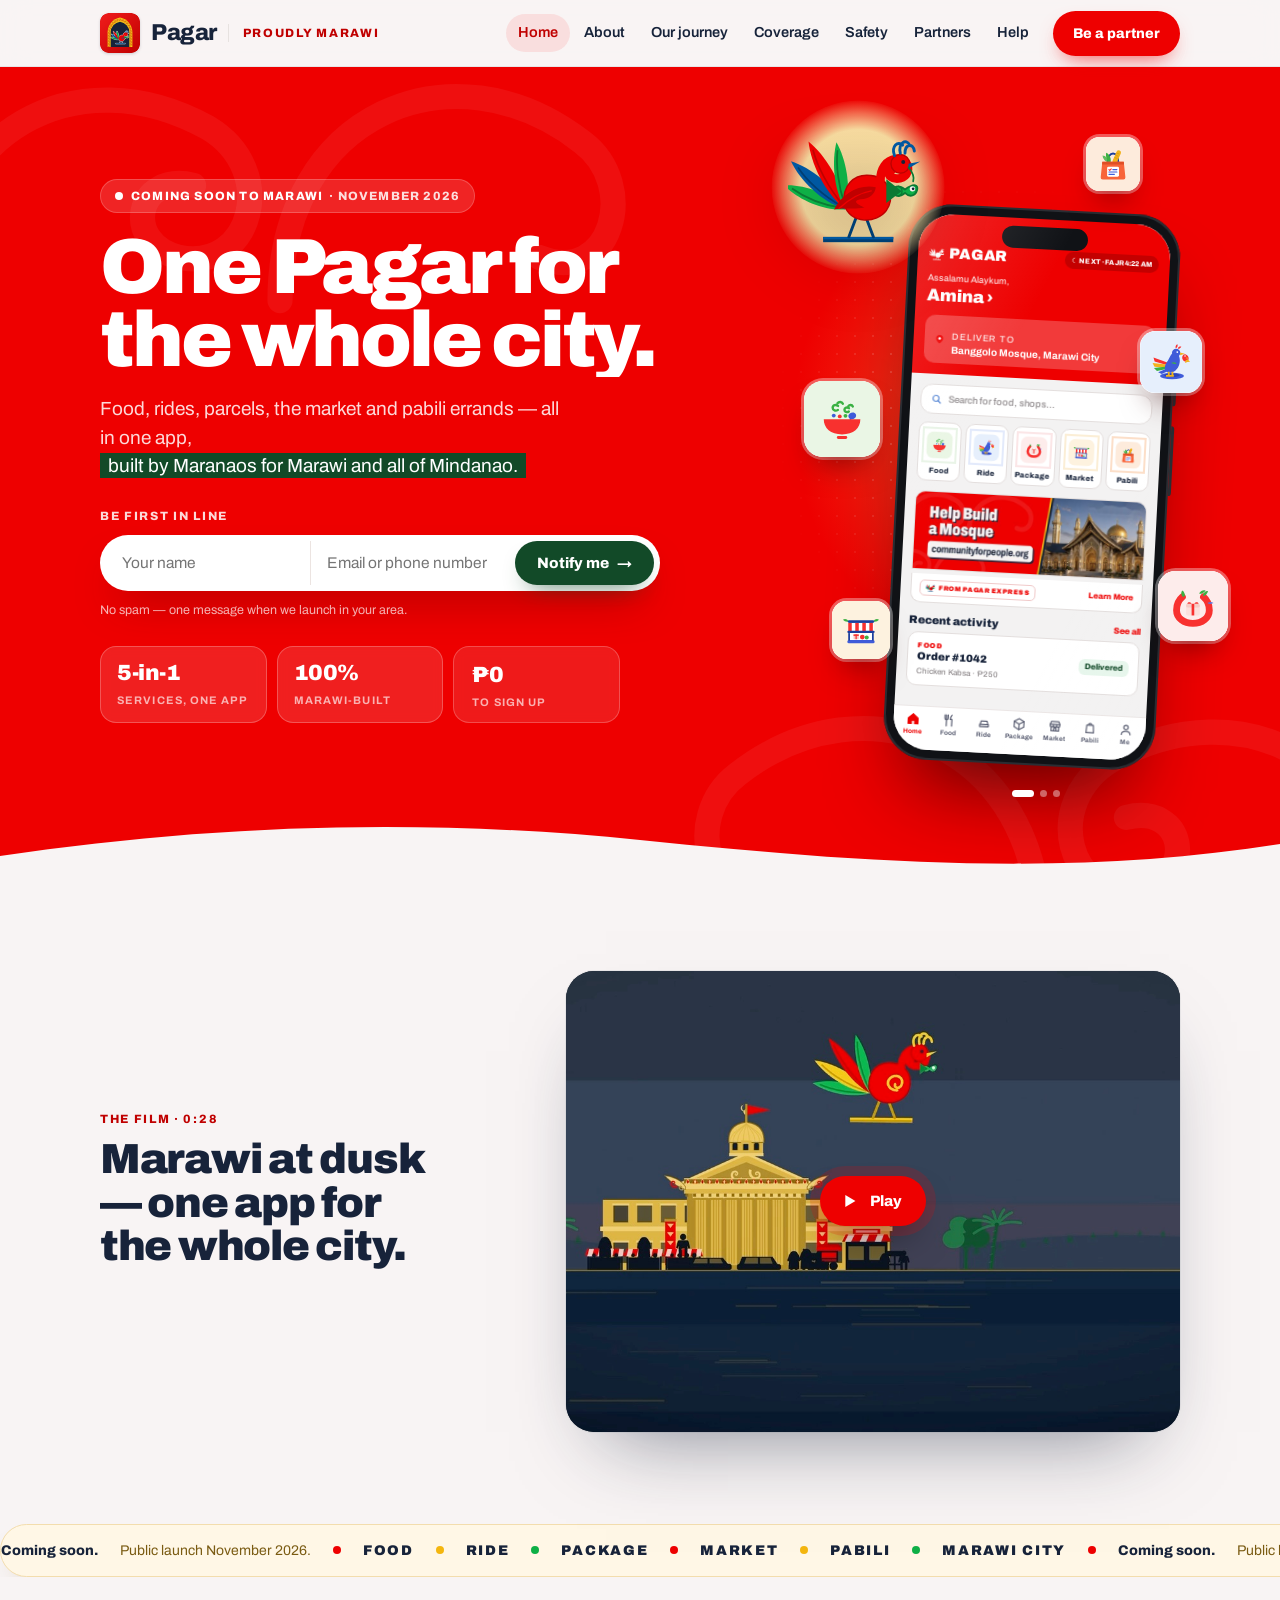
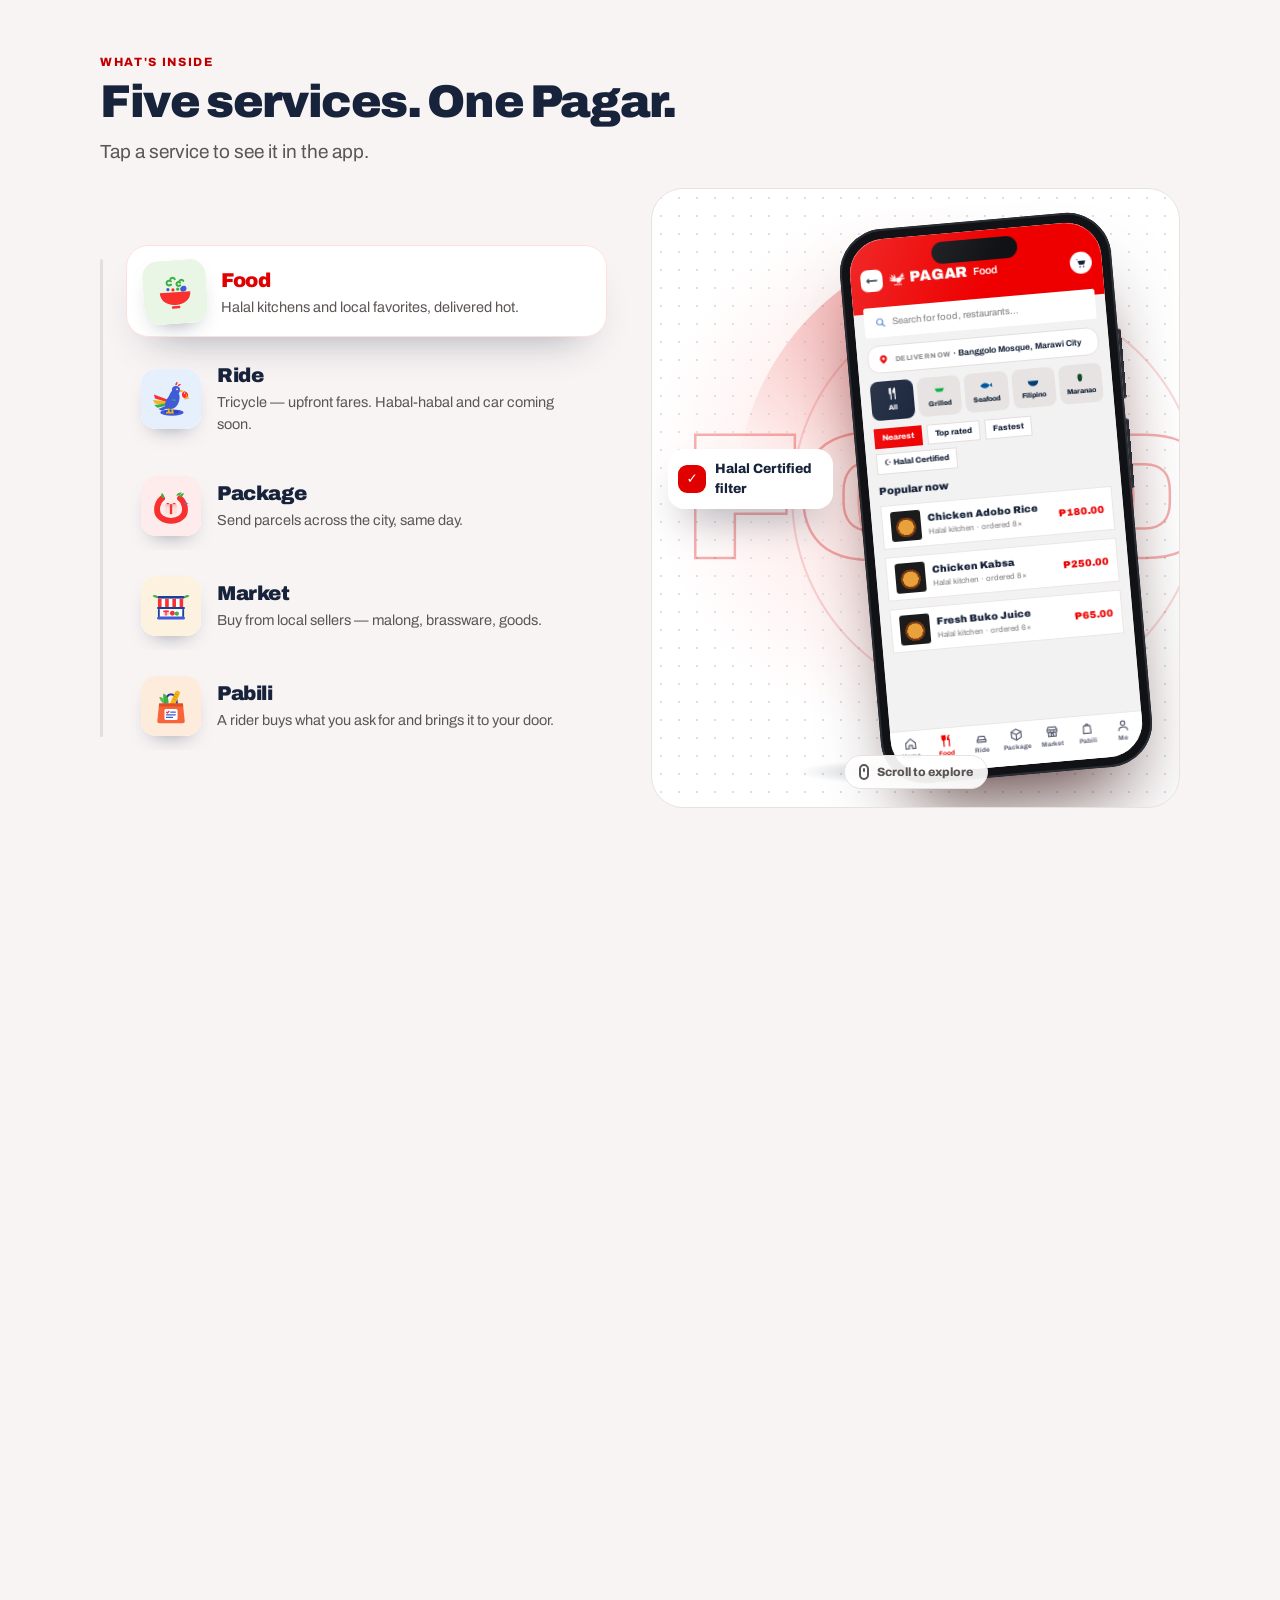
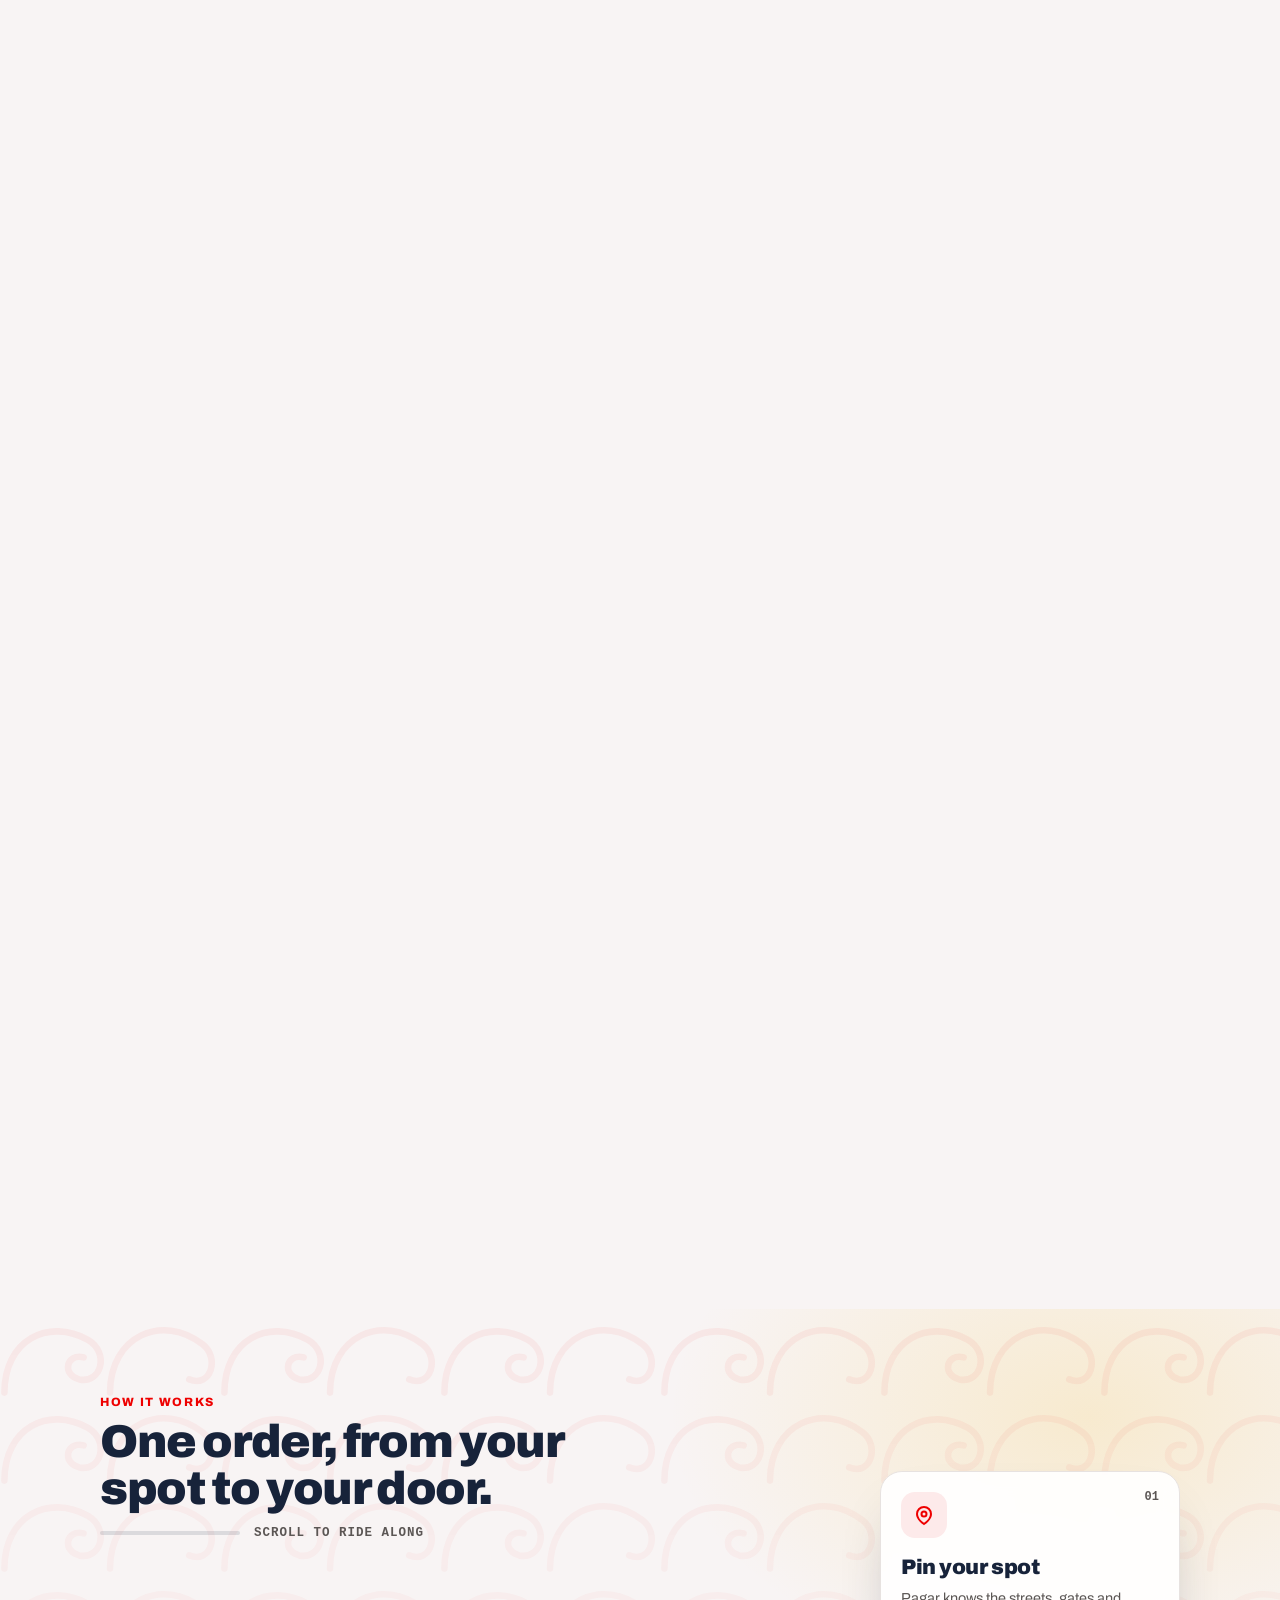
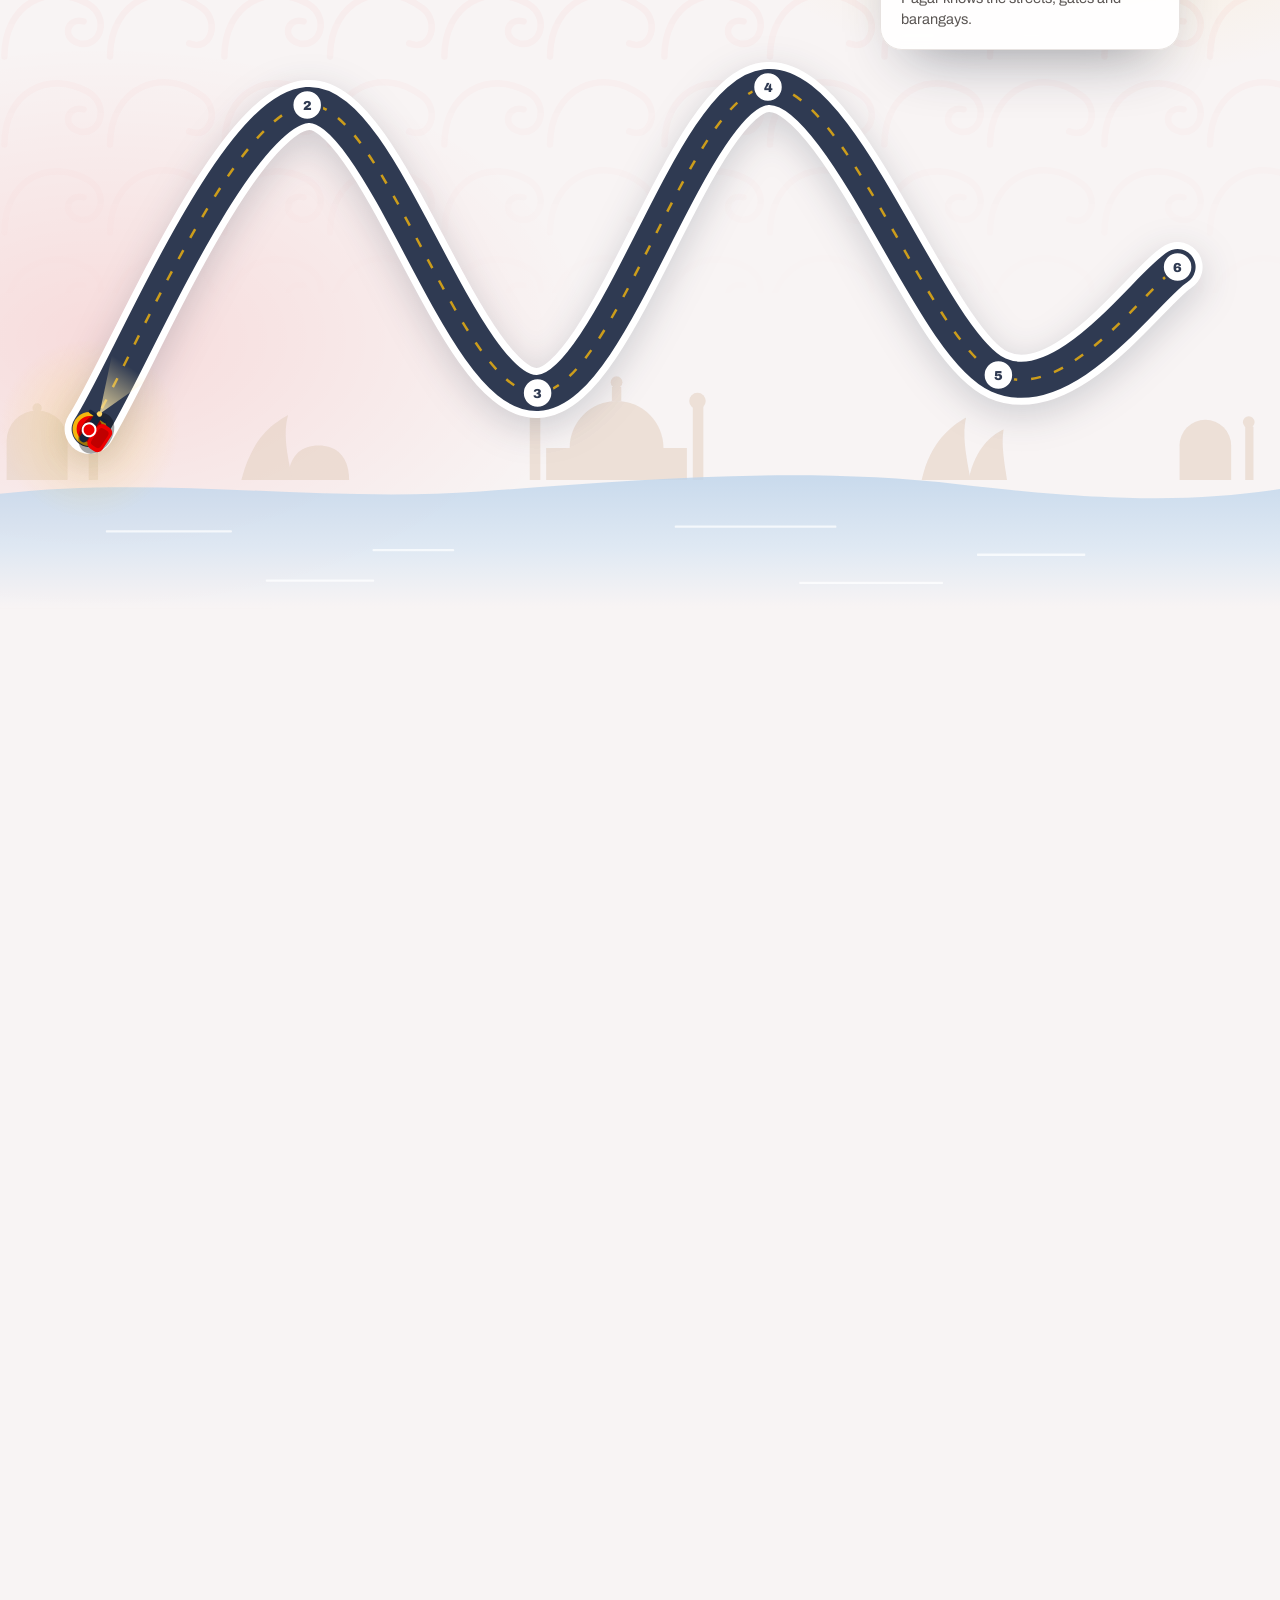
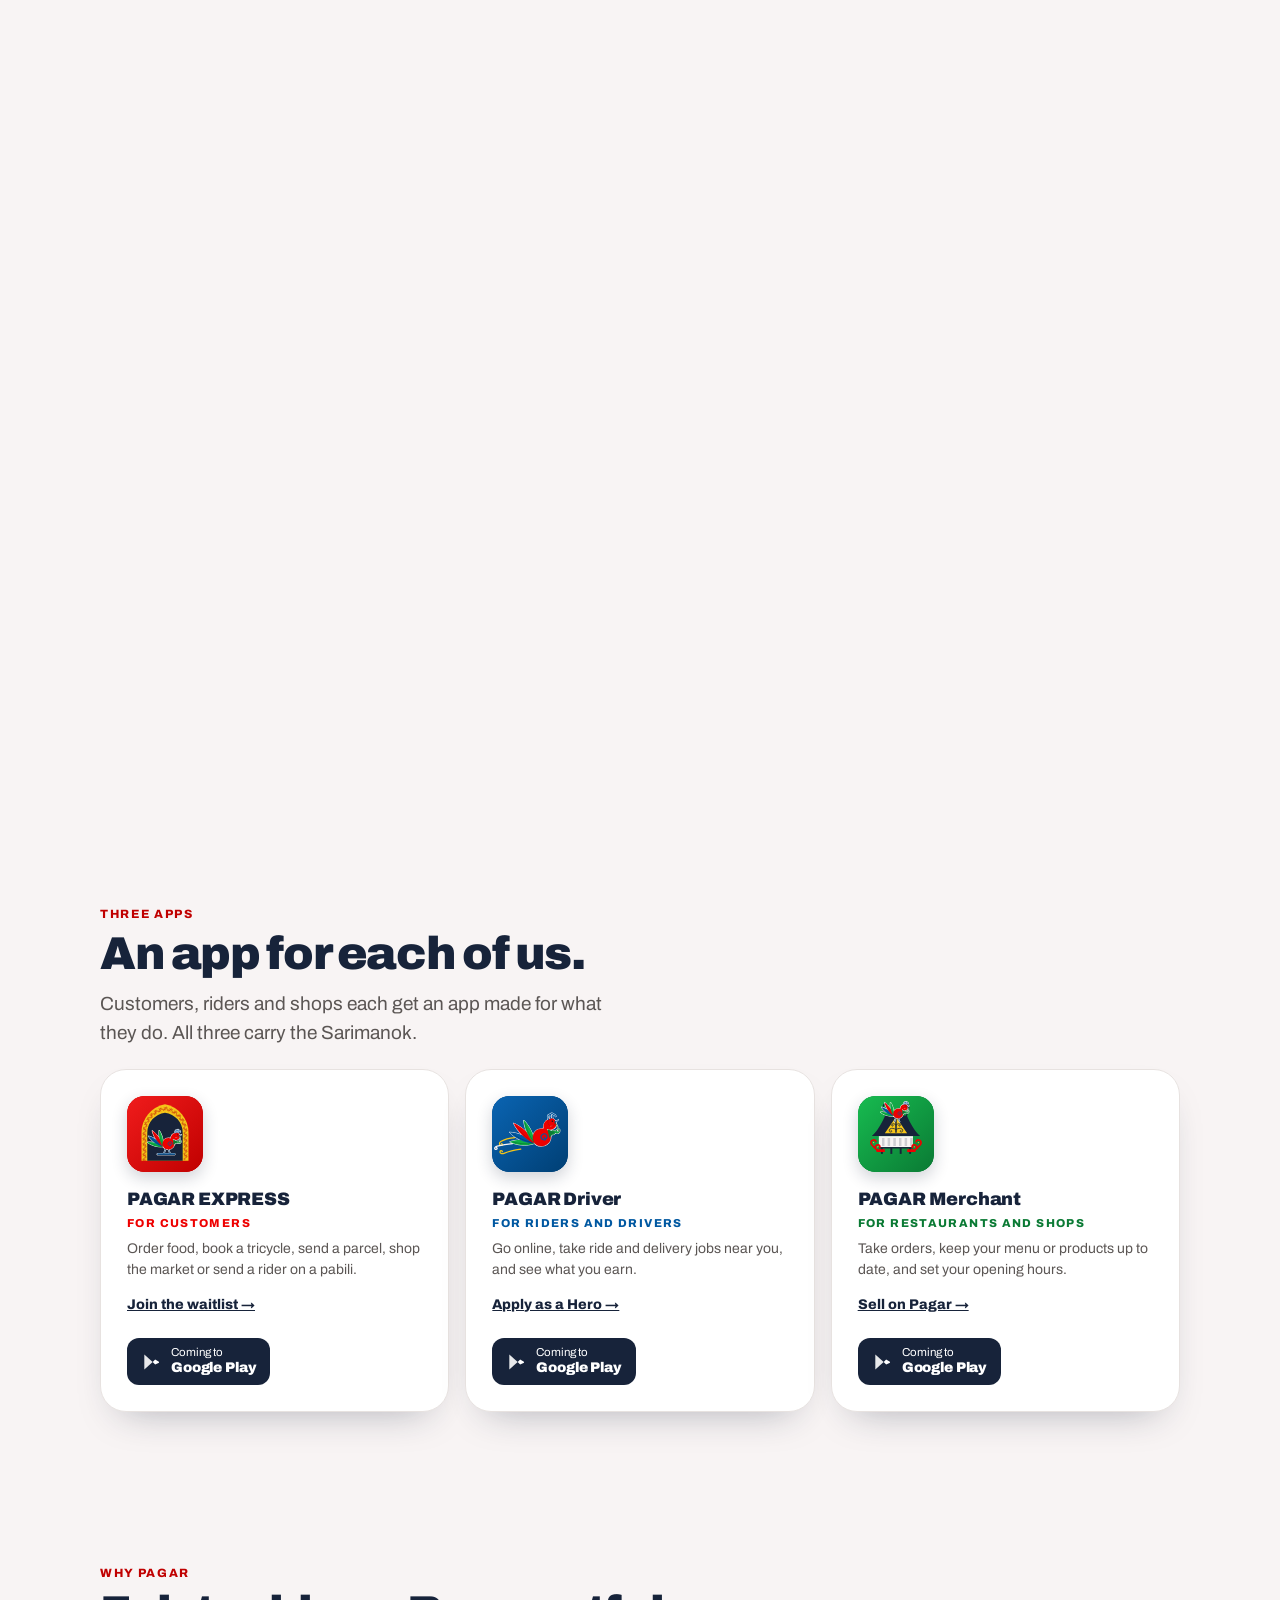
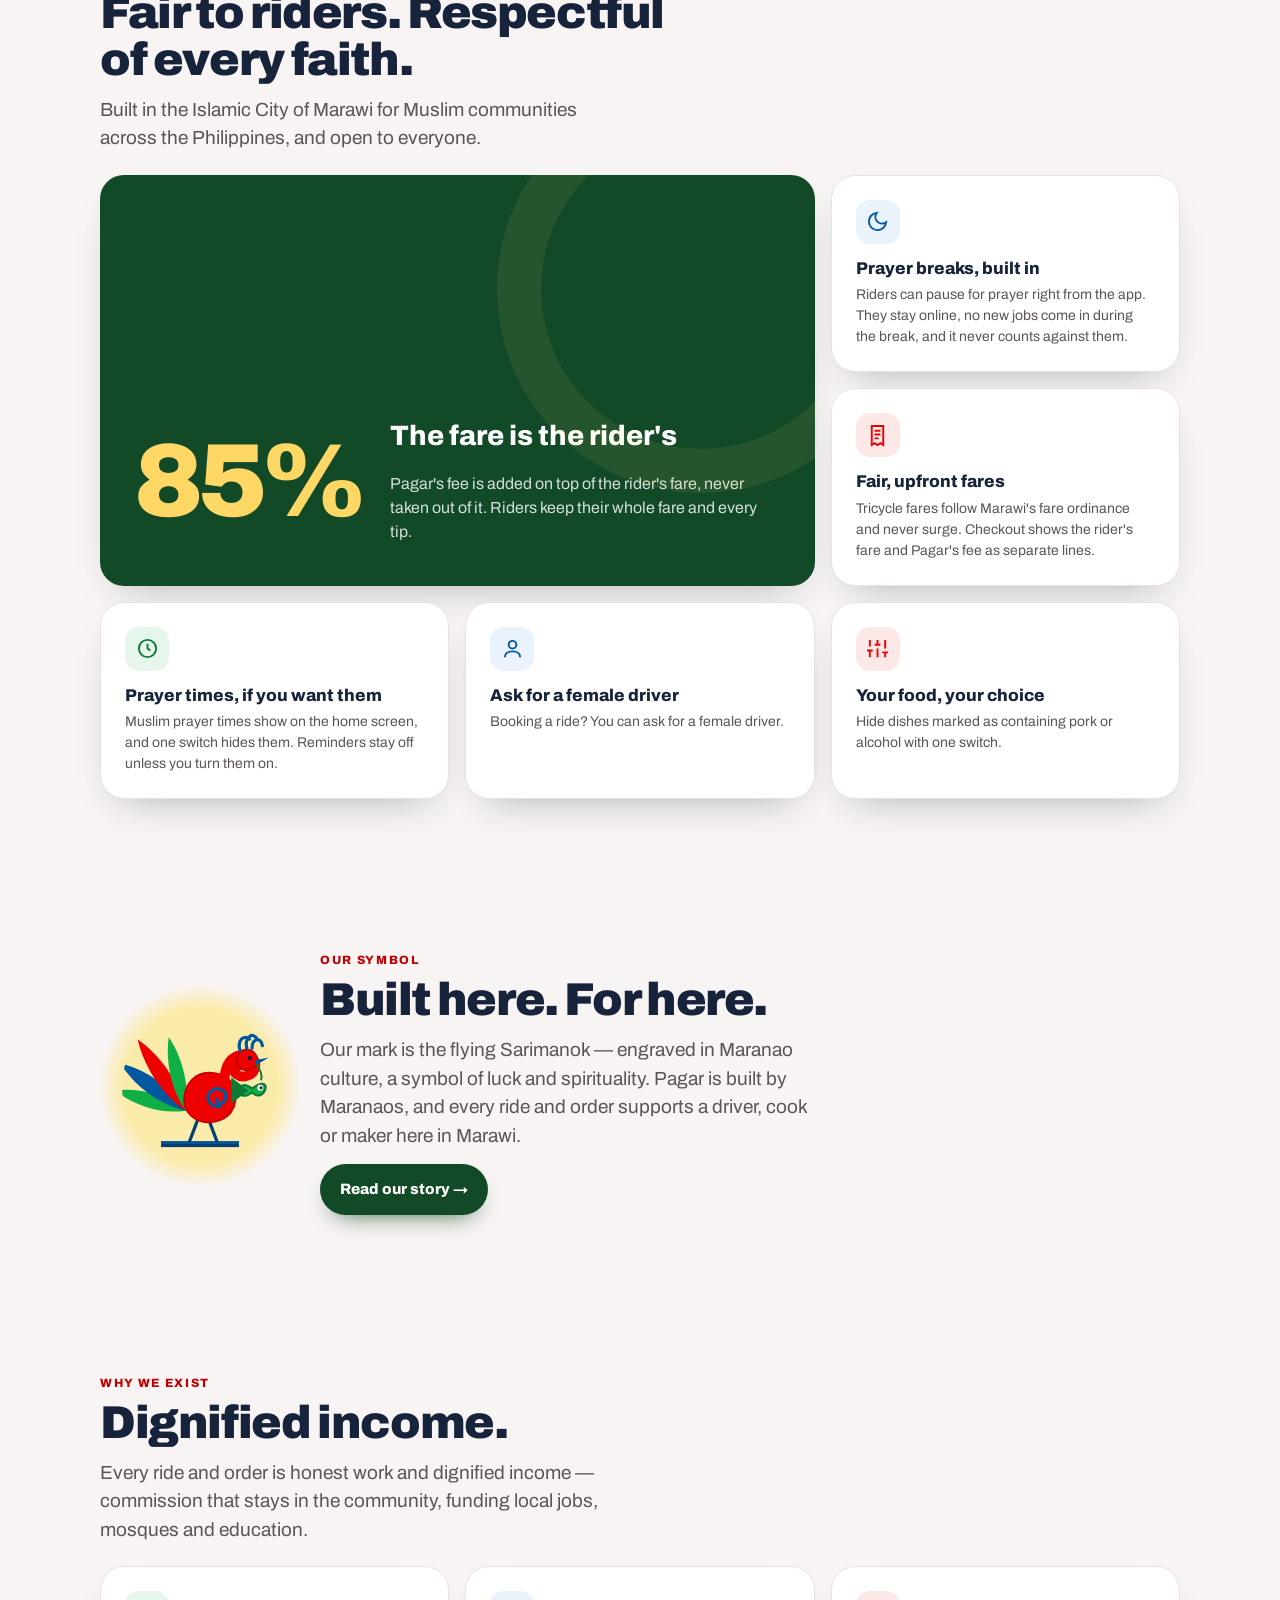
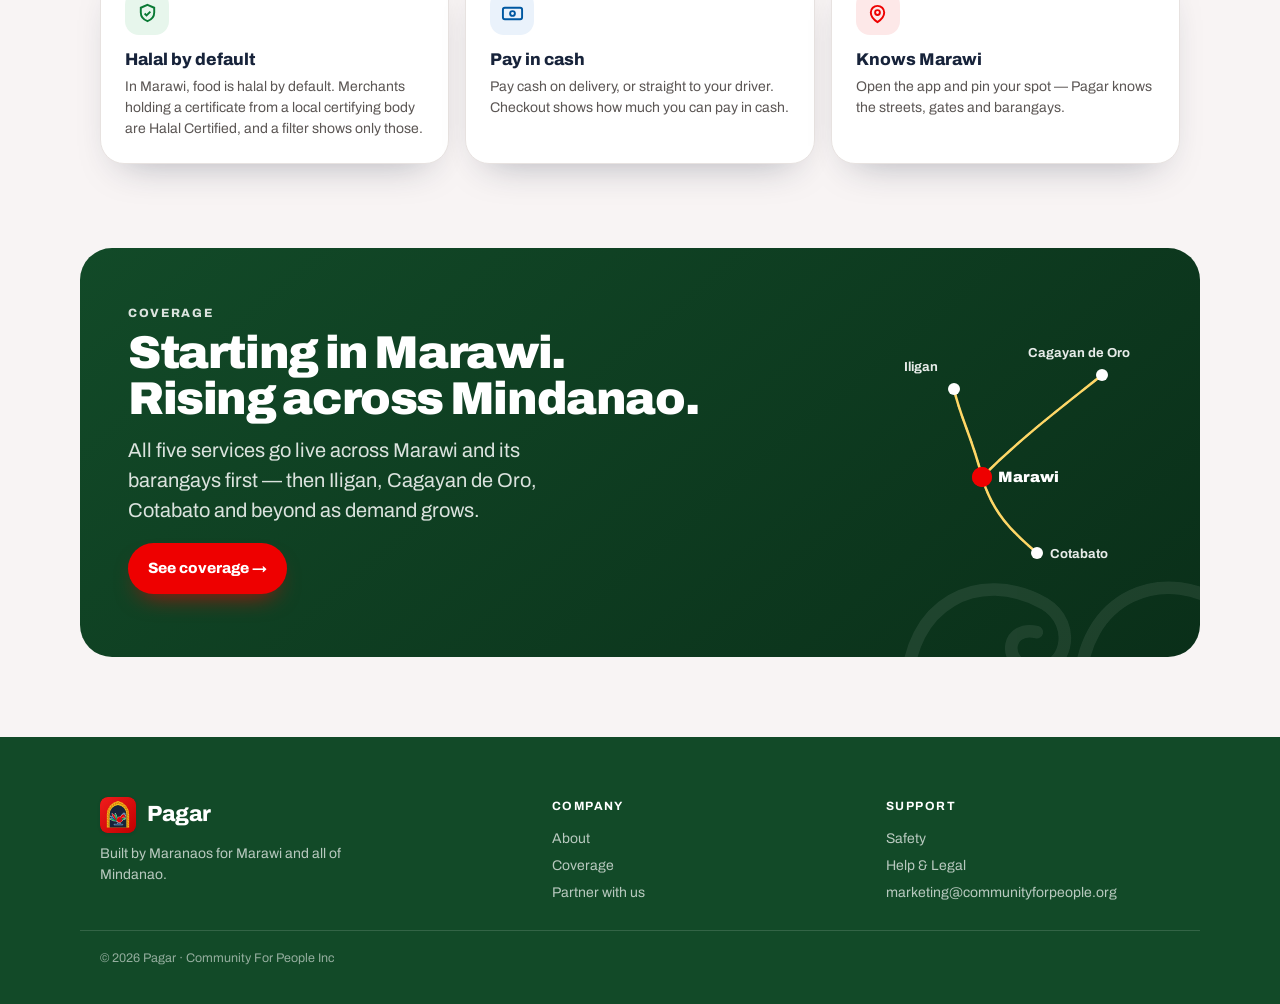
==== index.html @ 0c50841a "Nav follows Our journey; Partners gets the standard footer; even app cards; Why Pagar bento - About'" ====
<!doctype html>
<html lang="en">
<head>
<meta charset="utf-8" />
<meta name="viewport" content="width=device-width, initial-scale=1" />
<meta name="robots" content="index, follow" />
<title>Pagar — one app for Marawi. Food, rides, parcels, market.</title>
<meta name="description" content="The local super-app for Marawi and Mindanao — food, rides, parcels, the market and pabili errands in one app. Built by Maranaos. Coming soon — join the waitlist." />
<!--
  Canonical + social cards. No page on this site had either: a share of any Pagar page
  rendered as a bare URL with no title, description or image, which for a launch being
  promoted on Facebook is the difference between a post that reads as a product and one
  that reads as a link someone pasted.
-->
<link rel="canonical" href="https://community-for-people-inc.github.io/pagar-website/" />
<meta property="og:type" content="website" />
<meta property="og:site_name" content="PAGAR EXPRESS" />
<meta property="og:url" content="https://community-for-people-inc.github.io/pagar-website/" />
<meta property="og:title" content="Pagar — one app for Marawi. Food, rides, parcels, market." />
<meta property="og:description" content="The local super-app for Marawi and Mindanao — food, rides, parcels, the market and pabili errands in one app. Built by Maranaos. Coming soon — join the waitlist." />
<meta name="twitter:card" content="summary" />
<meta name="twitter:title" content="Pagar — one app for Marawi. Food, rides, parcels, market." />
<meta name="twitter:description" content="The local super-app for Marawi and Mindanao — food, rides, parcels, the market and pabili errands in one app. Built by Maranaos. Coming soon — join the waitlist." />
<meta property="og:image" content="https://community-for-people-inc.github.io/pagar-website/assets/brand/pagar-icon-512.png" />
<meta property="og:image:alt" content="The PAGAR app icon: the Sarimanok at a torogan doorway" />
<meta name="twitter:image" content="https://community-for-people-inc.github.io/pagar-website/assets/brand/pagar-icon-512.png" />
<link rel="icon" type="image/svg+xml" href="assets/brand/pagar-icon.svg" />
<link rel="icon" type="image/png" sizes="32x32" href="assets/brand/favicon-32.png" />
<link rel="apple-touch-icon" href="assets/brand/apple-touch-icon.png" />
<link rel="preconnect" href="https://fonts.googleapis.com" />
<link rel="preconnect" href="https://fonts.gstatic.com" crossorigin />
<link href="https://fonts.googleapis.com/css2?family=Archivo:wght@400;500;600;700;800;900&display=swap" rel="stylesheet" />
<link rel="stylesheet" href="assets/styles.css" />
<link rel="stylesheet" href="assets/motion.css" />
<style>
  @keyframes kaFloat{0%,100%{transform:translateY(0)}50%{transform:translateY(-9px)}}
  @keyframes kaFly{0%{transform:translate(-24vw,42vh) rotate(-8deg) scale(.7);opacity:0}12%{opacity:1}28%{transform:translate(20vw,14vh) rotate(4deg) scale(1)}52%{transform:translate(50vw,40vh) rotate(-3deg) scale(1.05)}76%{transform:translate(80vw,12vh) rotate(5deg) scale(1)}92%{opacity:1}100%{transform:translate(122vw,36vh) rotate(-6deg) scale(.72);opacity:0}}
  .herohome{display:grid;gap:32px}
  @media(min-width:900px){.herohome{grid-template-columns:1.08fr .92fr;align-items:center}}
  .herobird{position:relative;display:flex;justify-content:center;align-items:center;min-height:200px}
  .herobird::before{content:"";position:absolute;top:50%;left:50%;transform:translate(-50%,-50%);width:min(430px,92%);aspect-ratio:1;border-radius:50%;background:radial-gradient(circle, #fbebab 0%, #fbebab 47%, rgba(251,235,171,.45) 61%, rgba(251,235,171,0) 72%)}
  .herobird svg{position:relative;width:min(360px,80%);height:auto;filter:drop-shadow(0 18px 38px rgba(0,0,0,.3));animation:kaFloat 6s ease-in-out infinite}
  .flybird{position:fixed;top:0;left:0;width:118px;height:118px;z-index:70;pointer-events:none;opacity:0;animation:kaFly 5.6s cubic-bezier(.4,0,.6,1) .4s infinite}
  /* The homepage is the only page carrying a .herobird — a 220px sarimanok at roughly x215/y121.
     kaFly's vertical band is 12vh-42vh, which runs straight through it: measured 23/39/100/34/31%
     overlap between 1.8s and 3.8s, i.e. a third of every pass spent invisible on top of a much
     larger copy of the identical artwork. kaFlyLow keeps the same sweep and timing and drops the
     band to 54vh-78vh, clear of the hero illustration. Only index.html needs this. */
  @keyframes kaFlyLow{0%{transform:translate(-24vw,78vh) rotate(-8deg) scale(.7);opacity:0}12%{opacity:1}28%{transform:translate(20vw,56vh) rotate(4deg) scale(1)}52%{transform:translate(50vw,76vh) rotate(-3deg) scale(1.05)}76%{transform:translate(80vw,54vh) rotate(5deg) scale(1)}92%{opacity:1}100%{transform:translate(122vw,72vh) rotate(-6deg) scale(.72);opacity:0}}
  .flybird{animation-name:kaFlyLow}
  /* Mobile: lift the Sarimanok to the top as a centered, fully-visible focal graphic
     (otherwise it strands below a tall hero and only its top edge shows) */
  @media(max-width:899px){
    .herohome{gap:22px}
    .herobird{order:-1;min-height:auto;margin-top:2px}
    .herobird svg{width:min(220px,62%)}
    .herobird::before{width:min(300px,76%)}
  }
  @media(prefers-reduced-motion:reduce){.herobird svg{animation:none}.flybird{display:none}}
  /* ===== Homepage layout, 17 Nov 2026 =====
     Same content and the same Sarimanok; the presentation moves to a modern app-company layout. */
  .homehero{background:radial-gradient(900px 600px at 8% 0%,#ff2a1f 0%,rgba(255,42,31,0) 60%),linear-gradient(140deg,#ee0000 0%,#c4000a 55%,#8f0010 100%)}
  .homehero .inner{padding-top:64px;padding-bottom:76px}
  .homehero h1{font-size:clamp(42px,7vw,78px);letter-spacing:-.04em;line-height:.94}
  .homehero .lead{font-size:clamp(16px,1.6vw,19px)}
  .homehero .inrow{background:#fff;border-radius:999px;padding:6px;gap:4px;max-width:560px;flex-wrap:nowrap;box-shadow:0 22px 44px -20px rgba(60,0,0,.6)}
  .homehero .inrow input{border:0;border-radius:999px;min-width:0;padding:13px 16px;font-size:15.5px}
  .homehero .inrow input+input{border-left:1px solid #ece4e1;border-radius:0}
  .homehero .inrow input:focus{background:#fbf6f4}
  .homehero .inrow .btn{border-radius:999px;padding:14px 22px;white-space:nowrap}
  .homehero .stats{gap:10px;margin-top:26px}
  .homehero .stats .stat{border:1px solid rgba(255,255,255,.24);background:rgba(255,255,255,.12);border-radius:16px;padding:10px 16px;margin:0}
  .homehero .stats .stat:last-child{border-right:1px solid rgba(255,255,255,.24)}
  .homehero .stats .n{font-size:22px}
  .herostage{position:relative;min-height:640px}
  .herostage .herobird{position:absolute;left:auto;right:232px;top:-34px;margin:0;width:180px;height:180px;min-height:0;z-index:3}
  .herostage .herobird::before{width:96%;opacity:.95}
  .herostage .herobird svg{width:78%}
  .phone{position:relative;width:272px;height:556px;border-radius:44px;background:#101216;padding:10px;box-shadow:0 50px 80px -30px rgba(40,0,0,.75),inset 0 0 0 2px #2a2d33;color:var(--ka-ink);text-align:left}
  .herostage .phone{position:absolute;right:12px;top:78px;transform:rotate(3deg);z-index:1}
  .homehero .pill .when{margin-left:-2px;opacity:.85}
  .homehero .inrow .btn::after{content:"→";display:inline-block;margin-left:8px;transition:transform .2s}
  .homehero .inrow .btn:hover::after{transform:translateX(3px)}
  .hslide{position:absolute;inset:0;opacity:0;transform:translateX(18px);transition:opacity .5s,transform .5s}
  .hslide.on{opacity:1;transform:none}
  .hslide .ap{position:absolute;inset:0}
  .hdots{position:absolute;right:120px;bottom:-26px;display:flex;gap:6px;z-index:2}
  /* Hero, third pass (17 Nov 2026): depth around the phone, floating service tiles, a fuller app
     screen and a curved edge into the cream section below. Decorative only. */
  .homehero{padding-bottom:40px}
  .homehero::after{content:"";position:absolute;left:0;right:0;bottom:-1px;height:70px;z-index:2;pointer-events:none;
    background:url("data:image/svg+xml,%3Csvg xmlns='http://www.w3.org/2000/svg' viewBox='0 0 1440 70' preserveAspectRatio='none'%3E%3Cpath d='M0 70V38C240 6 480 0 720 22s480 38 720 4v44z' fill='%23f8f4f4'/%3E%3C/svg%3E") no-repeat bottom/100% 100%}
  .herostage .spot{position:absolute;right:-60px;top:-20px;width:520px;height:620px;pointer-events:none;
    background:radial-gradient(closest-side,rgba(255,215,101,.32),rgba(255,215,101,0) 72%)}
  .herostage .spot::after{content:"";position:absolute;inset:0;opacity:.35;
    background:radial-gradient(rgba(255,255,255,.55) 1px,transparent 1.4px) 0 0/18px 18px;
    -webkit-mask:radial-gradient(closest-side,#000 30%,transparent 80%);mask:radial-gradient(closest-side,#000 30%,transparent 80%)}
  .ftile{position:absolute;z-index:2;display:block;width:68px;height:68px;border-radius:25%;overflow:hidden;
    box-shadow:0 18px 30px -12px rgba(60,0,0,.55),0 0 0 3px rgba(255,255,255,.35);
    animation:kaDrift 7s ease-in-out infinite;transition:translate .25s ease-out}
  .ftile img{position:absolute;width:136.4%;height:136.4%;max-width:none;left:-18.2%;top:-18.2%}
  .ftile.t1{right:300px;top:250px;width:76px;height:76px}
  .ftile.t2{right:-22px;top:200px;width:62px;height:62px;animation-delay:-1.4s}
  .ftile.t3{right:-48px;top:440px;width:70px;height:70px;animation-delay:-2.8s}
  .ftile.t4{right:290px;top:470px;width:58px;height:58px;animation-delay:-4.2s}
  .ftile.t5{right:40px;top:6px;width:54px;height:54px;animation-delay:-5.6s}
  @media(max-width:1180px) and (min-width:900px){.ftile.t3{right:-70px}.ftile.t2{right:-46px}.ftile.t1{right:310px}}
  @keyframes kaDrift{0%,100%{transform:translateY(0) rotate(-4deg)}50%{transform:translateY(-12px) rotate(4deg)}}
  .ap .act{margin:2px 10px 0;display:grid;gap:5px}
  .ap .ah2{display:flex;justify-content:space-between;align-items:baseline}
  .ap .ah2 b{font-size:11px;font-weight:900}.ap .ah2 em{font-style:normal;color:#ee0000;font-weight:800;font-size:8.5px}
  .ap .ac{display:flex;justify-content:space-between;align-items:center;gap:6px;background:#fff;border:1px solid #e3dedd;border-radius:10px;padding:8px 9px}
  .ap .ac small{display:block;color:#ee0000;font-weight:900;font-size:7px;letter-spacing:.08em}
  .ap .ac b{display:block;font-size:10.5px;font-weight:900}.ap .ac span{color:#8f8a8c;font-size:8px}
  .ap .ac i{font-style:normal;background:#e7f6ec;color:var(--ka-forest);font-weight:800;font-size:8px;border-radius:6px;padding:3px 6px}
  @media(max-width:899px){
    .homehero::after{height:40px}
    .herostage .spot{right:-40px;top:20px;width:380px;height:480px}
    .ftile{width:48px!important;height:48px!important}
    .ftile.t1{right:auto;left:0;top:250px}.ftile.t2{right:-6px;top:120px}.ftile.t3{right:-6px;top:380px}
    .ftile.t4,.ftile.t5{display:none}
    .herostage .ap .act{margin-top:6px}
  }
  @media(prefers-reduced-motion:reduce){.ftile{animation:none}}
  .hdots i{width:7px;height:7px;border-radius:7px;background:rgba(255,255,255,.4);transition:width .3s,background .3s}
  .hdots i.on{width:22px;background:#fff}
  .scr{height:100%;border-radius:35px;background:#f7f3f2;overflow:hidden;position:relative;font-size:12px;line-height:1.35}
  .notch{position:absolute;top:8px;left:50%;transform:translateX(-50%);width:86px;height:22px;border-radius:20px;background:#101216;z-index:2}
  /* Phone screens drawn to match the PAGAR EXPRESS app (S24 screenshots, 17 Nov 2026), in English. */
  .ap{position:absolute;inset:0;display:flex;flex-direction:column;gap:8px;background:#f3f2f2;color:var(--ka-ink);font:500 10px/1.3 Archivo,system-ui,sans-serif;overflow:hidden}
  .ap .ic{width:12px;height:12px;flex:none}
  .ap .mk{width:16px;height:16px;filter:brightness(0) invert(1);flex:none}
  .ap .ahd{background:#ee0000;color:#fff;padding:30px 11px 11px}
  .ap .arow{display:flex;align-items:center;justify-content:space-between;gap:6px}
  .ap .logo{display:flex;align-items:center;gap:4px;font-weight:900;font-size:15px;letter-spacing:-.01em}
  .ap .logo em{font-style:normal;font-weight:600;font-size:10.5px;margin-left:2px}
  .ap .pr{background:#c40000;border-radius:999px;padding:4px 7px;font-weight:800;font-size:7px;letter-spacing:.02em;white-space:nowrap}
  .ap.home .ahd small{display:block;margin-top:9px;font-size:9px;opacity:.9}
  .ap .nm{display:block;font-size:17px;font-weight:900;margin-top:1px}
  .ap .dl{display:flex;gap:6px;align-items:center;margin-top:8px;background:#f23a3a;border-radius:10px;padding:7px 9px}
  .ap .dl small{display:block;font-size:6.5px;letter-spacing:.1em;opacity:.8}.ap .dl b{font-size:10px}
  .ap .srch{display:flex;gap:6px;align-items:center;margin:2px 10px 0;background:#fff;border:1px solid #e3dedd;border-radius:12px;padding:8px 9px;color:#8f8a8c;font-size:9.5px}
  .ap .srch.sq{border-radius:2px;margin:-14px 10px 0;position:relative;border-color:#fff}
  .ap .t5{display:grid;grid-template-columns:repeat(5,1fr);gap:4px;padding:0 10px}
  .ap .t5 div{background:#fff;border:1px solid #e3dedd;border-radius:9px;padding:4px 3px 5px;text-align:center;font-weight:800;font-size:7.5px}
  .ap .t5 img{width:100%;aspect-ratio:1;margin-bottom:3px}
  .ap .bnr{margin:2px 10px 0;display:grid;grid-template-columns:1.1fr .9fr;border-radius:10px;overflow:hidden;border:1px solid #e3dedd;min-height:70px}
  .ap .bt{background:#ee0000;color:#fff;padding:8px 9px;display:flex;flex-direction:column;justify-content:center;gap:5px}
  .ap .bt b{font-weight:900;font-size:13px;line-height:1}
  .ap .bt span{background:#fff;color:var(--ka-ink);font-weight:800;font-size:6.5px;border-radius:4px;padding:2px 4px;align-self:flex-start}
  .ap .bm{background:radial-gradient(circle at 50% 46%,#e2b54a 0 15%,transparent 16%),linear-gradient(#d9c08a,#d9c08a) 50% 72%/70% 32% no-repeat,linear-gradient(180deg,#506c96,#c5d1e3)}
  .ap .bnr.pic{display:block;min-height:0;background:none}
  .ap .bnr.pic img{display:block;width:100%;height:auto;aspect-ratio:3/1}
  .ap .bfrom{display:flex;align-items:center;justify-content:space-between;margin:-4px 10px 0;background:#fff;border:1px solid #e3dedd;border-top:0;border-radius:0 0 10px 10px;padding:6px 8px}
  .ap .bfrom span{display:flex;align-items:center;gap:3px;border:1px solid #f0c9c9;border-radius:5px;padding:2px 5px;color:#ee0000;font-weight:900;font-size:6.5px;letter-spacing:.08em}
  .ap .bfrom .mk{width:10px;height:10px;filter:none}
  .ap .bfrom em{font-style:normal;color:#ee0000;font-weight:800;font-size:8px}
  .ap .bnr{border-radius:10px 10px 0 0}
  .ap .bnav{margin-top:auto;display:grid;grid-template-columns:repeat(7,1fr);background:#fff;border-top:1px solid #ebe6e5;padding:6px 2px 14px}
  .ap .bnav span{display:flex;flex-direction:column;align-items:center;gap:2px;font-size:6.5px;font-weight:700;color:#5b5f73}
  .ap .bnav svg{width:13px;height:13px;fill:none;stroke:currentColor;stroke-width:2.2;stroke-linejoin:round;stroke-linecap:round}
  .ap .bnav .on{color:#ee0000}.ap .bnav .on svg{fill:#ee0000;stroke:#ee0000}
  .ap .ahd.shd{display:flex;align-items:center;gap:7px;padding:30px 10px 22px}
  .ap .bk{width:22px;height:22px;border-radius:7px;background:#fff;color:var(--ka-ink);display:grid;place-items:center;font-weight:900;font-size:12px}
  .ap .ct{margin-left:auto;width:22px;height:22px;border-radius:50%;background:#fff;display:grid;place-items:center}.ap .ct svg{width:12px;height:12px}
  .ap .dl2{display:flex;gap:6px;align-items:center;margin:0 10px;background:#fff;border:1px solid #e3dedd;border-radius:12px;padding:7px 9px;font-size:8.5px;font-weight:700}
  .ap .dl2 small{color:#8f8a8c;font-weight:800;letter-spacing:.06em;font-size:7px}
  .ap .chips{display:flex;gap:5px;padding:0 10px}
  .ap .chips span{border:1px solid #d9d4d3;background:#ebe8e7;border-radius:999px;padding:4px 9px;font-weight:700;font-size:8.5px;white-space:nowrap}
  .ap .chips span.on{background:var(--ka-ink);border-color:var(--ka-ink);color:#fff}
  .ap .chips.sm{padding:0}
  .ap .sorts{display:flex;flex-wrap:wrap;gap:5px;padding:0 10px}
  .ap .sorts span{border:1px solid #e3dedd;background:#fff;padding:4px 7px;font-weight:800;font-size:8px}
  .ap .sorts span.on{background:#ee0000;border-color:#ee0000;color:#fff}
  .ap .ttl{padding:2px 10px 0;font-size:10.5px;font-weight:900}
  .ap .li{display:flex;gap:7px;align-items:center;margin:0 10px;background:#fff;border:1px solid #ebe6e5;padding:6px 8px}
  .ap .li i{width:30px;height:30px;flex:none;border-radius:3px;background:radial-gradient(circle at 50% 55%,#e9a23b 0 34%,#7a3b12 35% 44%,#1b1b1b 45%)}
  .ap .li div{flex:1;min-width:0}.ap .li b{display:block;font-size:10px;font-weight:900}.ap .li small{color:#8f8a8c;font-size:8px}
  .ap .li span{color:#ee0000;font-weight:900;font-size:10px}
  .ap .ahd.form{display:flex;gap:8px;align-items:center;padding:30px 11px 12px}
  .ap .ahd.form b{display:block;font-size:15px;font-weight:900}.ap .ahd.form small{font-size:9px;opacity:.9}
  .ap .bk2{width:24px;height:24px;border:1.5px solid rgba(255,255,255,.8);display:grid;place-items:center;font-size:14px;flex:none}
  .ap .fm{background:#fff;margin-top:-8px;padding:12px 10px;display:flex;flex-direction:column;gap:6px;flex:1}
  .ap .lb{display:flex;align-items:center;gap:4px;font-weight:700;font-size:10px}
  .ap .lb em{margin-left:auto;font-style:normal;color:#ee0000;font-size:7.5px;font-weight:700}
  .ap .fld{background:#f6f3f2;border:1px solid #e6e1e0;border-radius:7px;padding:8px 9px;font-size:9px;margin-bottom:4px}
  .ap .fld.ph{color:#8f8a8c}
  .ap .fld.map{display:flex;justify-content:space-between;font-weight:800}
  .ap .hl{color:#7b7f90;font-size:8.5px}
  /* Ride screen, redrawn from the real app's "Book a Ride" step 1 (capacity tiers, distance, female-driver option) */
  .ap .fm.rd{gap:4px;padding:10px 9px 6px;overflow:hidden}
  .ap .fm.rd .fld{margin-bottom:2px;padding:6px 8px}
  .ap .fld.typing::after{content:"";display:inline-block;width:1px;height:9px;margin-left:2px;vertical-align:-1px;background:#ee0000;animation:kaCaret 1s steps(2) infinite}
  @keyframes kaCaret{50%{opacity:0}}
  .ap .dist{background:#e9f7ee;border:1px solid #0eb046;color:#0a7a34;border-radius:7px;padding:5px 8px;font-weight:800;font-size:8.5px}
  .ap .fld.vm{text-align:center;font-weight:800;color:var(--ka-ink)}
  .ap .tierh b{font-size:11px;font-weight:900}
  .ap .tiers{display:grid;grid-template-columns:repeat(3,1fr);gap:4px}
  .ap .tiers.two{grid-template-columns:1fr 1fr}
  .ap .tier{background:#fff;border:1px solid #e3dedd;border-radius:8px;padding:4px 2px 5px;text-align:center;line-height:1.2}
  .ap .tier svg{display:block;width:22px;height:16px;margin:0 auto 2px}
  .ap .tier b{display:block;font-size:8px;font-weight:900}.ap .tier small{display:block;font-size:6.5px;color:#7b7f90}
  .ap .tier em{display:block;font-style:normal;font-weight:900;font-size:7.5px;color:#ee0000}
  .ap .tier.on{background:#ee0000;border-color:#ee0000;color:#fff;box-shadow:0 6px 12px -6px rgba(238,0,0,.8)}
  .ap .tier.on small,.ap .tier.on em{color:#fff}
  .ap .tier.off{background:#f4f2f2;color:#a9a5a6}.ap .tier.off em{color:#a9a5a6;font-weight:700}.ap .tier.off svg{opacity:.55}
  .ap .tiers.two .tier{display:grid;grid-template-columns:24px 1fr;align-items:center;text-align:left;column-gap:4px;padding:4px 6px}
  .ap .tiers.two .tier svg{grid-row:span 2;margin:0}
  .ap .fem{display:flex;align-items:center;gap:6px;background:#f6f3f2;border:1px solid #e6e1e0;border-radius:7px;padding:6px 8px;font-size:8.5px;font-weight:600}
  .ap .disc{background:#f4f2f2;border-radius:7px;padding:6px 8px;font-size:7.5px;color:#5b5f73;line-height:1.35}
  .ap .fem i{width:10px;height:10px;border:1.5px solid #c9c4c3;border-radius:3px;background:#fff}
  .scrn.on .tier.on{animation:kaTier .6s .35s cubic-bezier(.3,1.5,.5,1) both}
  @keyframes kaTier{from{transform:scale(.86)}to{transform:none}}
  @media(prefers-reduced-motion:reduce){.ap .fld.typing::after,.scrn.on .tier.on{animation:none}}
  .ap .next{margin:0 10px 18px;background:#ee0000;color:#fff;text-align:center;font-weight:900;font-size:11px;border-radius:8px;padding:10px}
  /* Package (blue), Market (yellow) and Pabili (orange) as in the app */
  .ap .mk.dk{filter:none}
  .ap .ahd.pk{background:#0058a1;display:flex;align-items:center;gap:8px;padding:32px 11px 14px}
  .ap .ahd.pk b{flex:1;text-align:center;font-size:14px;font-weight:900}
  .ap .ar{font-size:15px;font-weight:900}
  .ap .box{width:16px;height:14px;border-radius:2px;background:linear-gradient(135deg,#f4c060 50%,#d99a2b 50%)}
  .ap .steps{display:flex;align-items:center;justify-content:center;gap:4px;padding:2px 0 0;font-size:8px;color:#5b5f73}
  .ap .steps i{width:6px;height:6px;border-radius:50%;background:#d9d6d5}.ap .steps i.on{width:20px;border-radius:6px;background:#ee0000}
  .ap .steps span{margin-left:6px}
  .ap .fm.plain{background:transparent;margin:0;padding:2px 11px;gap:5px}
  .ap .h{font-size:12px;font-weight:900}.ap .h2{font-size:10.5px;font-weight:900;margin-top:2px}
  .ap .rbtn{background:#ee0000;color:#fff;text-align:center;font-weight:900;font-size:9.5px;border-radius:7px;padding:8px}
  .ap .fld.c{text-align:center}.ap .fld.tall{min-height:36px}
  .ap .fld.r{border-radius:9px;background:#fff}
  .ap .ahd.mkt{background:#f4b60e;color:var(--ka-ink);display:flex;align-items:center;padding:30px 10px 22px}
  .ap .ahd.mkt .logo{font-size:14px}.ap .ahd.mkt .mk{filter:brightness(0) saturate(100%) invert(12%) sepia(23%) saturate(1500%) hue-rotate(190deg)}
  .ap .dn{padding:0 11px;color:#5b5f73;font-weight:700;font-size:9px}
  .ap .dl3{display:flex;gap:6px;margin:-4px 10px 0;background:#fff;border:1px solid #e3dedd;border-radius:12px;padding:8px 9px;font-size:8px}
  .ap .dl3 b{display:block;font-size:9.5px}.ap .dl3 small{display:block;color:#8f8a8c}.ap .dl3 em{font-style:normal;color:#ee0000;font-weight:800}
  .ap .chips span.on.b{background:#0058a1;border-color:#0058a1}
  .ap .cats{display:grid;grid-template-columns:repeat(5,1fr);gap:4px;padding:0 10px}
  .ap .cats span{background:#e6e3e2;border-radius:8px;padding:6px 2px;text-align:center;font-size:7px;font-weight:800;line-height:1.5}
  .ap .cats span.on{background:var(--ka-ink);color:#fff}
  .ap .cats svg{display:block;width:14px;height:14px;margin:0 auto 2px}
  .ap .pcs{display:grid;grid-template-columns:1fr 1fr;gap:7px;padding:0 10px}
  .ap .pc{background:#fff;border:1px solid #e3dedd;border-radius:10px;overflow:hidden;font-size:8px;padding-bottom:6px}
  .ap .pt{background:#0058a1;color:#fff;font-weight:900;font-size:17px;text-align:center;padding:12px 0;margin-bottom:5px}
  .ap .pc b,.ap .pc small,.ap .pc span{display:block;padding:0 7px}.ap .pc b{font-size:9px}.ap .pc small{color:#8f8a8c}.ap .pc span{font-weight:900;font-size:10px;margin-top:2px}
  .ap .ahd.pb{background:#f8643a;color:var(--ka-ink);display:flex;align-items:center;gap:8px;padding:30px 11px 12px}
  .ap .ahd.pb b{font-size:17px;font-weight:900}
  .ap .ar.c{width:24px;height:24px;border:1.5px solid var(--ka-ink);border-radius:50%;display:grid;place-items:center;font-size:12px}
  .ap .two{display:grid;grid-template-columns:1.6fr 1fr;gap:5px}
  .ap .add{color:#0058a1;font-weight:900;font-size:9.5px;display:flex;align-items:center;gap:3px}
  /* phone polish: glass glare, side buttons, floor shadow, feature chip */
  .phone::before{content:"";position:absolute;inset:10px;border-radius:35px;pointer-events:none;z-index:5;background:linear-gradient(115deg,rgba(255,255,255,.16) 0%,rgba(255,255,255,0) 32%,rgba(255,255,255,0) 70%,rgba(255,255,255,.06) 100%)}
  .phone::after{content:"";position:absolute;right:-3px;top:120px;width:3px;height:70px;border-radius:0 3px 3px 0;background:#2a2d33;box-shadow:0 90px 0 #2a2d33}
  #services .svcstage::after{content:"";position:absolute;left:50%;bottom:22px;width:240px;height:26px;margin-left:-120px;border-radius:50%;background:radial-gradient(closest-side,rgba(23,35,58,.28),rgba(23,35,58,0));pointer-events:none}
  .stagechip{position:absolute;z-index:6;left:3%;top:42%;display:flex;align-items:center;gap:9px;background:#fff;border-radius:16px;padding:10px 14px 10px 10px;font-weight:800;font-size:13.5px;box-shadow:0 22px 40px -18px rgba(23,35,58,.5);max-width:165px}
  .stagechip i{font-style:normal;flex:none;width:28px;height:28px;border-radius:9px;display:grid;place-items:center;background:var(--c,#2f9e3a);color:#fff;font-weight:900}
  .stagechip.pop{animation:kaPop .5s cubic-bezier(.3,1.4,.5,1)}
  @keyframes kaPop{0%{opacity:0;transform:translateY(10px) scale(.9)}100%{opacity:1;transform:none}}
  @media(min-width:900px){#services .svcstage .phone{transform:translateX(80px) rotate(-2deg)}}
  @media(max-width:1180px) and (min-width:900px){#services .svcstage .phone{transform:translateX(84px) rotate(-2deg) scale(.92)}.stagechip{left:3%;max-width:150px;font-size:12.5px}}
  @media(max-width:899px){.stagechip{left:auto;right:12px;top:auto;bottom:16px;font-size:12px}}
  @media(max-width:560px){.stagechip{display:none}}
  @media(prefers-reduced-motion:reduce){.stagechip.pop{animation:none}}
  @media(max-width:899px){.herostage .ap .t5 div{font-size:6.5px}.herostage .ap .bnr,.herostage .ap .bfrom{display:none}}
  .float{position:absolute;z-index:4;background:#fff;color:var(--ka-ink);border-radius:18px;padding:11px 14px;display:flex;gap:10px;align-items:center;box-shadow:0 24px 40px -18px rgba(0,0,0,.55);font-size:12.5px;line-height:1.3;max-width:240px;animation:kaFloat 6s ease-in-out infinite}
  .float b{display:block;font-size:14px}
  .float .dot{flex:none;width:34px;height:34px;border-radius:11px;display:grid;place-items:center;color:#fff;font-weight:900}
  .float .dot.g{background:var(--ka-green)}.float .dot.f{background:var(--ka-forest)}
  .float.f1{right:232px;top:178px}.float.f2{right:-10px;bottom:70px;animation-delay:-3s}
  @media(max-width:899px){
    .homehero .inner{padding-top:34px;padding-bottom:40px}
    .herostage{min-height:540px;order:0}
    .herostage .herobird{order:0;left:auto;right:196px;top:-14px;bottom:auto;width:130px;height:130px;margin:0}
    .herostage .herobird::before{width:100%}
    .herostage .phone{right:6px;top:66px;margin-right:0;width:224px;height:458px;border-radius:38px;padding:8px}
    .hdots{right:90px;bottom:-20px}
    .herostage .scr{border-radius:30px}
    .float{font-size:11px;max-width:190px;padding:9px 11px}.float b{font-size:12.5px}.float .dot{width:28px;height:28px}
    .float.f1{right:auto;left:0;top:34px}.float.f2{right:0;bottom:40px}
  }
  @media(max-width:520px){
    .homehero .inrow{flex-direction:column;border-radius:20px;padding:8px}
    .homehero .inrow input+input{border-left:0;border-top:1px solid #ece4e1}
    .homehero .inrow .btn{width:100%}
    .homehero .stats .stat{flex:1;min-width:0;padding:8px 10px}.homehero .stats .n{font-size:18px}
  }
  .ticker{background:var(--ka-ink);color:#fff;overflow:hidden;white-space:nowrap;padding:15px 0;font-weight:800;font-size:15.5px;border-bottom:1px solid rgba(255,255,255,.08)}
  .ticker div{display:inline-block;animation:kaTick 40s linear infinite}
  .ticker span{margin:0 16px}.ticker i{font-style:normal;color:var(--ka-gold)}
  @keyframes kaTick{to{transform:translateX(-50%)}}
  /* "Ride along" journey (#how) — see assets/journey.js.
     Light version (17 Nov 2026): on the page's cream so the homepage flows, with a faint Marawi
     skyline and Lake Lanao behind the road. */
  .journey{position:relative;background:var(--ka-cream);color:var(--ka-ink)}
  .journey.live{height:480vh}
  .jstage{position:relative;overflow:hidden;background:
    radial-gradient(700px 420px at calc(8% + var(--p,0) * 84%) 70%,rgba(238,0,0,.10),rgba(238,0,0,0) 70%),
    radial-gradient(600px 380px at 85% 12%,rgba(244,182,14,.16),rgba(244,182,14,0) 70%),
    var(--ka-cream)}
  .jstage::before{content:"";position:absolute;inset:0;opacity:.05;pointer-events:none;
    background:url("data:image/svg+xml,%3Csvg xmlns='http://www.w3.org/2000/svg' width='200' height='80' viewBox='0 0 100 40'%3E%3Cpath d='M2 38 C2 14 22 4 40 14 C50 20 46 34 36 32 C28 30 30 20 38 22 M50 38 C50 12 74 2 92 16 C100 22 96 36 86 32' fill='none' stroke='%23ee0000' stroke-width='3' stroke-linecap='round'/%3E%3C/svg%3E") 0 0/220px 88px;
    -webkit-mask:linear-gradient(#000,transparent 70%);mask:linear-gradient(#000,transparent 70%)}
  .jscene{position:absolute;left:0;right:0;bottom:0;height:34%;pointer-events:none}
  .jscene svg{position:absolute;left:0;width:100%}
  .jscene .sky{bottom:42%;height:46%;opacity:.55}
  .jscene .lake{bottom:0;height:46%}
  .journey.live .jstage{position:sticky;top:0;height:100vh;height:100svh}
  .jhead{position:relative;z-index:5;padding-top:84px}
  .jhead .sec{color:var(--ka-ink);max-width:20ch}
  .jhead .eyebrow{color:var(--ka-red)!important}
  .jmeta{display:flex;align-items:center;gap:14px;margin-top:14px;font:700 12.5px/1 ui-monospace,SFMono-Regular,Menlo,Consolas,monospace;letter-spacing:.08em;color:var(--ka-ink-soft)}
  .jbar{width:140px;height:4px;border-radius:4px;background:rgba(23,35,58,.12);overflow:hidden}
  .jbar i{display:block;height:100%;background:linear-gradient(90deg,#ee0000,#f4b60e);transform-origin:left;transform:scaleX(0)}
  .jhint{text-transform:uppercase}
  .journey.arrived .jhint{opacity:0}
  .jroad{position:absolute;inset:0;width:100%;height:100%;z-index:1}
  .jroad .edge{fill:none;stroke:#fff;stroke-width:50;stroke-linecap:round;filter:drop-shadow(0 10px 18px rgba(23,35,58,.18))}
  .jroad .road{fill:none;stroke:#2f3a52;stroke-width:36;stroke-linecap:round}
  .jroad .lane{fill:none;stroke:#f4b60e;stroke-opacity:.8;stroke-width:2.5;stroke-dasharray:10 14}
  .jroad .done{fill:none;stroke:#ee0000;stroke-width:6;stroke-linecap:round;filter:drop-shadow(0 0 6px rgba(238,0,0,.7))}
  .jroad .pin circle{fill:#fff;stroke:#2f3a52;stroke-width:2.5;transition:fill .3s,stroke .3s}
  .jroad .pin text{fill:#2f3a52;font:900 13px Archivo,system-ui,sans-serif}
  .jroad .pin.passed circle{fill:#ee0000;stroke:#fff}
  .jroad .pin.passed text{fill:#fff}
  .jroad .pin.here circle{stroke:#f4b60e;stroke-width:4}
  .jroad .lamp{opacity:.6}
  .jcard{position:absolute;z-index:3;width:300px;padding:20px 20px 18px;border-radius:22px;color:var(--ka-ink);
    background:rgba(255,255,255,.92);border:1px solid var(--ka-line);
    -webkit-backdrop-filter:blur(10px);backdrop-filter:blur(10px);box-shadow:0 30px 60px -28px rgba(23,35,58,.45);
    opacity:0;transform:translateY(16px) scale(.96);transition:opacity .35s,transform .35s;pointer-events:none}
  .jcard.on{opacity:1;transform:none}
  .jcard .jn{position:absolute;top:18px;right:20px;font:700 12px ui-monospace,SFMono-Regular,Menlo,Consolas,monospace;color:var(--ka-ink-soft)}
  .jcard .jic{display:grid;place-items:center;width:46px;height:46px;border-radius:14px;background:#fdeaea;color:#ee0000;margin-bottom:14px}
  .jcard .jic svg{width:24px;height:24px}
  .jcard .jic.tile{overflow:hidden;position:relative;background:none}
  .jcard .jic.tile img{position:absolute;width:136.4%;height:136.4%;max-width:none;left:-18.2%;top:-18.2%}
  .jcard h3{font-weight:900;font-size:21px;letter-spacing:-.02em}
  .jcard p{margin-top:4px;font-size:14.5px;color:var(--ka-ink-soft)}
  .jcard .arr{display:inline-block;margin-top:12px;background:var(--ka-green);color:#fff;font-weight:800;font-size:13px;border-radius:999px;padding:6px 12px;opacity:0;transform:scale(.8);transition:opacity .3s,transform .3s}
  .journey.arrived .jcard .arr{opacity:1;transform:none}
  @media(max-width:759px){.jhead{padding-top:76px}.jhead .sec{font-size:28px}.jcard{padding:16px}.jcard h3{font-size:19px}.jmeta .jhint{display:none}.jscene{height:26%}}
  /* list fallback: no JS, or reduced motion */
  .journey.static,.journey:not(.live){padding:64px 0}
  .journey:not(.live) .jhead{padding-top:0}
  .journey:not(.live) .jroad,.journey:not(.live) .jscene{display:none}
  .journey:not(.live) .jmeta{display:none}
  .journey:not(.live) .jcards{max-width:var(--maxw);margin:28px auto 0;padding:0 20px;display:grid;gap:14px;grid-template-columns:repeat(auto-fit,minmax(240px,1fr))}
  .journey:not(.live) .jcard{position:relative;width:auto;opacity:1;transform:none}
  .journey:not(.live) .jcard .arr{opacity:1;transform:none}
  /* Ride-along "wow" layer: camera, 3D card deck, bursts, flowing lanes, Sarimanok finale */
  .jworld{position:absolute;inset:0;transform-origin:0 0;will-change:transform}
  .jworld .jroad{z-index:auto}
  .journey:not(.live) .jworld{display:none}
  .jcards{position:absolute;inset:0;z-index:4;pointer-events:none;perspective:1100px;perspective-origin:80% 10%}
  .journey:not(.live) .jcards{position:static;perspective:none}
  .journey.live .jcard{transform-origin:50% 100%;transform:translate3d(0,70px,0) rotateX(-40deg) scale(.94);
    transition:transform .7s cubic-bezier(.2,.9,.25,1.15),opacity .45s,filter .45s}
  .journey.live .jcard.on{opacity:1;transform:none;filter:none}
  .journey.live .jcard.past{opacity:calc(.75 - var(--d) * .18);filter:blur(calc(var(--d) * .6px));transform-origin:50% 0;
    transform:translate3d(calc(var(--d) * -10px),calc(var(--d) * -14px),calc(var(--d) * -40px)) scale(calc(1 - var(--d) * .05)) rotateZ(calc(var(--d) * -2deg))}
  .journey.live .jcard.on .jic{animation:kaIcon .7s .15s both}
  @keyframes kaIcon{0%{transform:scale(.4) rotate(-20deg);opacity:0}70%{transform:scale(1.15) rotate(6deg);opacity:1}100%{transform:none}}
  .spark{position:absolute;z-index:5;width:8px;height:8px;margin:-4px 0 0 -4px;border-radius:50%;pointer-events:none;animation:kaSpark .85s cubic-bezier(.15,.7,.3,1) forwards}
  @keyframes kaSpark{0%{transform:translate(0,0) scale(1);opacity:1}100%{transform:translate(var(--dx),var(--dy)) scale(.2);opacity:0}}
  .jroad .pin .ring{fill:none;stroke:#ee0000;stroke-width:2;opacity:0;transform-box:fill-box;transform-origin:center}
  .jroad .pin.here .ring{animation:kaRingPin 1.6s ease-out infinite}
  @keyframes kaRingPin{0%{transform:scale(1);opacity:.8}100%{transform:scale(2.6);opacity:0}}
  .jstage.moving .jroad .lane{animation:kaLaneFlow .5s linear infinite}
  @keyframes kaLaneFlow{to{stroke-dashoffset:-24}}
  .jbird{position:absolute;z-index:6;width:130px;height:130px;left:-180px;top:12%;pointer-events:none;opacity:0;
    filter:drop-shadow(0 16px 22px rgba(23,35,58,.3));transition:left 1.1s cubic-bezier(.3,.7,.3,1),top 1.1s cubic-bezier(.3,.7,.3,1),opacity .3s,transform 1.1s}
  .journey.arrived .jbird{opacity:1;transform:rotate(0)}
  .journey:not(.arrived) .jbird{transform:rotate(-12deg)}
  @media(max-width:759px){.jbird{width:96px;height:96px}.journey.live .jcard.past{opacity:0}}
  .journey:not(.live) .jbird{display:none}
  /* page flow: one cream ground; the "Coming soon" strip becomes a soft pill (same words) */
  #apps{background:var(--ka-cream)}
  main > section[style*="#fff7e6"]{background:transparent!important;border:0!important;padding:8px 0 0}
  main > section[style*="#fff7e6"] > .wrap{width:max-content;max-width:calc(100% - 40px);background:#fff7e6;border:1px solid #f3ddad;border-radius:999px;padding:12px 22px!important;box-shadow:0 14px 28px -20px rgba(122,91,18,.5)}
  #apps .appcard{flex-direction:column;gap:14px;border-radius:26px;padding:26px;border:1px solid var(--ka-line)}
  #apps .appcard img{width:76px;height:76px}
  #apps .appcard > div{flex:1;display:flex;flex-direction:column;align-items:flex-start}
  #apps .appcard .store{margin-top:auto}
  #apps .appcard a{margin-bottom:14px}
  .store{display:flex;align-items:center;gap:10px;width:max-content;margin-top:14px;background:var(--ka-ink);color:#fff;border-radius:12px;padding:8px 14px;font-size:11.5px;line-height:1.2}
  #apps .appcard a{display:inline-flex;align-items:center;min-height:40px;margin-top:4px}
  .store b{display:block;font-size:14px}.store svg{width:20px;height:20px}
  .whygrid{display:grid;gap:16px}
  @media(min-width:640px){.whygrid{grid-template-columns:repeat(6,1fr)}.whygrid .card{grid-column:span 3}.whygrid .card.lead{grid-column:1/-1}}
  @media(min-width:640px) and (max-width:899px){.whygrid .card:last-child{grid-column:1/-1}}
  @media(min-width:900px){.whygrid{grid-template-columns:repeat(3,1fr)}.whygrid .card{grid-column:auto}.whygrid .card.lead{grid-column:1/3;grid-row:1/3;grid-template-columns:1fr;align-content:end;row-gap:12px;padding:40px 44px;position:relative;overflow:hidden}
    .whygrid .card.lead .big{grid-row:auto;font-size:clamp(120px,13vw,190px);margin-bottom:6px}
    .whygrid .card.lead p{font-size:17px;max-width:46ch}
    .whygrid .card.lead::before{content:"";position:absolute;right:-90px;top:-90px;width:320px;height:320px;border-radius:50%;border:44px solid rgba(255,215,101,.08);pointer-events:none}}
  main .card{border-radius:24px;padding:24px}
  .whygrid .card.lead{background:var(--ka-forest);color:#fff;border:0;display:grid;grid-template-columns:auto 1fr;column-gap:30px;align-items:center;padding:30px 34px}
  .whygrid .card.lead .big{grid-row:span 3;font-weight:900;font-size:clamp(64px,9vw,104px);letter-spacing:-.05em;line-height:.9;color:#ffd765}
  .whygrid .card.lead .ic{display:none}
  .whygrid .card.lead h3{font-size:clamp(22px,2.6vw,28px)}
  .whygrid .card.lead p{color:rgba(255,255,255,.82);font-size:16px;max-width:60ch}
  @media(max-width:520px){.whygrid .card.lead{grid-template-columns:1fr;padding:24px}.whygrid .card.lead .big{grid-row:auto}}
  .symbol svg[aria-label="Sarimanok"]{width:220px!important;height:220px!important;padding:24px;border-radius:50%;background:radial-gradient(circle,#fbebab 0%,#fbebab 55%,rgba(251,235,171,0) 72%)}
  .hero.ink.covband{background:var(--ka-cream);color:inherit;padding:8px 0 80px}
  .covband .okir-bg{display:none}
  .covband .inner{position:relative;overflow:hidden;border-radius:32px;background:linear-gradient(140deg,var(--ka-forest),#0a2f19);color:#fff;padding:56px 48px!important;width:calc(100% - 40px)}
  .covband .inner::after{content:"";position:absolute;right:-60px;bottom:-40px;width:360px;height:144px;opacity:.08;background:url("data:image/svg+xml,%3Csvg xmlns='http://www.w3.org/2000/svg' viewBox='0 0 100 40'%3E%3Cpath d='M2 38 C2 14 22 4 40 14 C50 20 46 34 36 32 C28 30 30 20 38 22 M50 38 C50 12 74 2 92 16 C100 22 96 36 86 32' fill='none' stroke='white' stroke-width='3.5' stroke-linecap='round'/%3E%3C/svg%3E") no-repeat center/contain}
  @media(max-width:640px){.covband .inner{padding:32px 22px!important;border-radius:24px;width:calc(100% - 32px)}}
  @media(prefers-reduced-motion:reduce){.ticker div,.float{animation:none}}
  /* Film band (see the comment above the section) */
  /* Film (17 Nov 2026, second pass): on the page's cream so the colours flow, caption beside a
     smaller film, nothing plays until the visitor asks, and the end shows "Watch again". */
  .film{position:relative;background:var(--ka-cream);color:var(--ka-ink);padding:84px 0}
  .film .okir-bg{display:none}
  .filmgrid{display:grid;gap:28px;align-items:center}
  @media(min-width:900px){.filmgrid{grid-template-columns:minmax(0,.8fr) minmax(0,1.2fr);gap:56px}}
  .filmcap{font-weight:900;font-size:clamp(28px,3.6vw,42px);letter-spacing:-.03em;line-height:1.04;text-wrap:balance;max-width:15ch;margin:10px 0 24px}
  .filmcard{position:relative;border-radius:28px;overflow:hidden;background:#0d1422;box-shadow:0 40px 80px -40px rgba(23,35,58,.55),0 0 0 1px rgba(23,35,58,.06)}
  .filmcard video{display:block;width:100%;height:auto;aspect-ratio:4/3}
  .filmplay{position:absolute;left:50%;top:50%;transform:translate(-50%,-50%);display:inline-flex;align-items:center;gap:10px;border:0;border-radius:999px;padding:14px 24px 14px 18px;background:var(--ka-red);color:#fff;font:800 15px/1 Archivo,system-ui,sans-serif;cursor:pointer;box-shadow:0 0 0 10px rgba(238,0,0,.18),0 18px 36px -12px rgba(0,0,0,.5);transition:transform .2s,opacity .25s}
  .filmplay:hover{transform:translate(-50%,-50%) scale(1.04)}
  .filmplay svg{width:22px;height:22px}
  .filmplay .i-again,.filmplay .l-again,.filmcard.ended .filmplay .i-play,.filmcard.ended .filmplay .l-play{display:none}
  .filmcard.ended .filmplay .i-again,.filmcard.ended .filmplay .l-again{display:inline}
  .filmcard.ended video{filter:brightness(.6) saturate(.8)}
  .filmcard.playing .filmplay{opacity:0;pointer-events:none}
  .filmcard.ended .filmsound,.filmcard:not(.playing) .filmsound{display:none}
  .filmsound{position:absolute;top:14px;right:14px;display:inline-flex;align-items:center;gap:6px;border:0;border-radius:999px;padding:9px 15px;min-height:40px;font:700 13px/1 Archivo,system-ui,sans-serif;color:var(--ka-ink);background:#fff;cursor:pointer;box-shadow:0 6px 16px rgba(0,0,0,.3)}
  .filmplay:focus-visible,.filmsound:focus-visible{outline:3px solid #fff;outline-offset:3px}
  /* Services (17 Nov 2026): Tricia's five cards are now tabs; the phone beside them shows a sample
     screen for the chosen service. It advances by itself every 3.5s while on screen and stops as soon
     as someone picks a service. Tile artwork untouched: .tilebox only crops the square frame drawn
     around each tile's rounded square. */
  #services .svcwrap{display:grid;gap:28px;align-items:center}
  @media(min-width:900px){#services .svcwrap{grid-template-columns:minmax(0,1fr) minmax(0,1.05fr);gap:48px}}
  #services .svctabs{display:grid;gap:8px}
  #services .svc{position:relative;display:grid;grid-template-columns:60px 1fr;gap:16px;align-items:center;text-align:left;background:transparent;box-shadow:none;color:var(--ka-ink);padding:14px 18px;border-radius:22px;border:1px solid transparent;cursor:pointer;overflow:hidden;transition:background .25s,border-color .25s,box-shadow .25s,transform .25s;outline:none}
  #services .svc:hover{background:rgba(255,255,255,.7)}
  #services .svc[aria-selected="true"]{background:#fff;border-color:var(--g);box-shadow:0 22px 44px -26px rgba(23,35,58,.45);transform:translateX(4px)}
  #services .svc:focus-visible{box-shadow:0 0 0 3px var(--c)}
  #services .tilebox{display:block;width:60px;height:60px;border-radius:25%;overflow:hidden;position:relative;box-shadow:0 10px 20px -12px rgba(23,35,58,.5);transition:transform .3s}
  #services .svc[aria-selected="true"] .tilebox{transform:scale(1.06) rotate(-4deg)}
  #services .tilebox .tile{position:absolute;width:136.4%;height:136.4%;max-width:none;left:-18.2%;top:-18.2%}
  #services .svc b{display:block;font-weight:900;font-size:20px;letter-spacing:-.02em}
  #services .svc[aria-selected="true"] b{color:var(--c)}
  #services .svc br{display:none}
  #services .svc span:not(.tilebox){display:block;margin-top:2px;font-size:14.5px;color:var(--ka-ink-soft)}
  #services .svc .bar{position:absolute;left:18px;right:18px;bottom:0;height:3px;border-radius:3px;background:var(--c);transform:scaleX(0);transform-origin:left}
  #services .svctabs.auto .svc[aria-selected="true"] .bar{animation:kaBar 3.5s linear forwards}
  @keyframes kaBar{to{transform:scaleX(1)}}
  #services .svcstage{position:relative;border-radius:32px;min-height:620px;display:grid;place-items:center;overflow:hidden;border:1px solid var(--ka-line);
    background:radial-gradient(circle at 50% 45%,var(--g,#dcf2d6) 0,rgba(255,255,255,0) 62%),radial-gradient(rgba(23,35,58,.14) 1px,transparent 1.2px) 0 0/18px 18px,#fff;transition:background .5s}
  #services .phone{transform:rotate(-2deg)}
  .scrn{position:absolute;inset:0;opacity:0;transform:translateY(14px) scale(.98);transition:opacity .45s,transform .45s;pointer-events:none}
  .scrn.on{opacity:1;transform:none}
  @media(max-width:899px){
    #services .svctabs{display:flex;gap:10px;overflow-x:auto;scroll-snap-type:x mandatory;margin:0 -20px;padding:4px 20px 10px;scrollbar-width:none}
    #services .svctabs::-webkit-scrollbar{display:none}
    #services .svc{flex:0 0 72%;scroll-snap-align:start;background:#fff;border-color:var(--ka-line);grid-template-columns:48px 1fr;padding:12px 14px}
    #services .svc[aria-selected="true"]{transform:none;border-color:var(--c)}
    #services .tilebox{width:48px;height:48px}
    #services .svc b{font-size:17px}#services .svc span:not(.tilebox){font-size:13px}
    #services .svcstage{min-height:540px;border-radius:24px}
    #services .phone{transform:scale(.9)}
  }
  @media(prefers-reduced-motion:reduce){#services .svctabs.auto .svc[aria-selected="true"] .bar{animation:none}.scrn{transition:none}}
  @media(max-width:640px){.film{padding:56px 0}.filmcard{border-radius:20px}}
  /* ---- Services scroll scene + richer screen changes (17 Nov 2026, second pass) ---- */
  .scrn{transition:opacity .5s,transform .6s cubic-bezier(.2,.8,.2,1),filter .5s}
  .scrn:not(.on){transform:translateY(46px) scale(.96);filter:blur(6px)}
  .scrn.out{transform:translateY(-46px) scale(.96)}
  #svcstage.back .scrn:not(.on){transform:translateY(-46px) scale(.96)}
  #svcstage.back .scrn.out{transform:translateY(46px) scale(.96)}
  .scrn.on{filter:none}
  #services .phone{--tilt:0deg;transition:transform .5s cubic-bezier(.2,.8,.2,1)}
  @media(min-width:900px){#services.scrolly .svcstage .phone{transform:translateX(80px) rotate(calc(-2deg + var(--tilt)))}}
  @media(max-width:1180px) and (min-width:900px){#services.scrolly .svcstage .phone{transform:translateX(84px) rotate(calc(-2deg + var(--tilt))) scale(.92)}}
  #services .phone.kick{animation:kaKick .7s cubic-bezier(.3,1.3,.5,1)}
  #services .phone.kickb{animation:kaKickB .7s cubic-bezier(.3,1.3,.5,1)}
  @keyframes kaKick{0%{translate:0 0}35%{translate:0 -14px}100%{translate:0 0}}
  @keyframes kaKickB{0%{translate:0 0}35%{translate:0 14px}100%{translate:0 0}}
  .svcword{position:absolute;z-index:0;left:0;right:0;top:50%;margin-top:-.55em;text-align:center;font-weight:900;font-size:clamp(96px,14vw,200px);line-height:1.1;letter-spacing:-.04em;text-transform:uppercase;white-space:nowrap;color:transparent;-webkit-text-stroke:2.5px var(--c,#ee0000);opacity:.3;pointer-events:none}
  .svcword.swap{animation:kaWord .7s cubic-bezier(.2,.8,.2,1)}
  @keyframes kaWord{from{opacity:0;letter-spacing:.08em;filter:blur(8px)}to{opacity:.3}}
  /* orbit rings in the service colour behind the phone */
  #services .svcstage::before{content:"";position:absolute;z-index:1;left:50%;top:50%;width:520px;height:520px;margin:-260px 0 0 -260px;border-radius:50%;pointer-events:none;
    background:radial-gradient(circle,transparent 0 37%,color-mix(in srgb,var(--c,#ee0000) 22%,transparent) 37.2% 37.6%,transparent 37.8% 55%,color-mix(in srgb,var(--c,#ee0000) 14%,transparent) 55.2% 55.6%,transparent 55.8%),
      conic-gradient(from 0deg,transparent 0 78%,color-mix(in srgb,var(--c,#ee0000) 28%,transparent) 92%,transparent 100%);
    -webkit-mask:radial-gradient(circle,transparent 0 36%,#000 37%);mask:radial-gradient(circle,transparent 0 36%,#000 37%);animation:kaSpin 14s linear infinite}
  @media(min-width:900px){#services .svcstage::before{margin-left:-180px}}
  @media(prefers-reduced-motion:reduce){#services .svcstage::before{animation:none}}
  #services .svcstage>.phone{position:relative;z-index:2}
  #services .stagechip{z-index:6}
  .svcrail,.svchint,.svcrun{display:none}
  @media(min-width:900px){
    #services.scrolly .svcwrap{position:sticky}
    #services.scrolly .svcrun{display:block}
    #services.scrolly .svctabs{position:relative;padding-left:22px}
    #services.scrolly .svcrail{display:block;position:absolute;left:0;top:14px;bottom:14px;width:3px;border-radius:3px;background:rgba(23,35,58,.1);overflow:hidden}
    #services.scrolly .svcrail i{display:block;height:100%;background:linear-gradient(var(--ka-red),var(--c,var(--ka-red)));transform:scaleY(0);transform-origin:top}
    #services.scrolly .svchint{display:flex;align-items:center;gap:8px;position:absolute;z-index:6;left:50%;bottom:18px;transform:translateX(-50%);background:rgba(255,255,255,.92);border:1px solid var(--ka-line);border-radius:999px;padding:7px 14px;font-weight:800;font-size:12px;color:var(--ka-ink-soft);transition:opacity .4s,transform .4s}
    #services.scrolly .svchint i{width:10px;height:16px;border:2px solid currentColor;border-radius:6px;position:relative}
    #services.scrolly .svchint i::after{content:"";position:absolute;left:50%;top:2px;width:2px;height:4px;margin-left:-1px;border-radius:2px;background:currentColor;animation:kaWheel 1.4s infinite}
    #services.scrolly .svchint.gone{opacity:0;transform:translate(-50%,10px)}
  }
  @keyframes kaWheel{0%{transform:translateY(0);opacity:1}100%{transform:translateY(6px);opacity:0}}
  @media(prefers-reduced-motion:reduce){.scrn,.scrn:not(.on),.scrn.out{transition:none;filter:none}#services .phone.kick,#services .phone.kickb,.svcword.swap{animation:none}}
  /* ---- Homepage motion, third pass (17 Nov 2026). "motion" is set in <head> unless reduced motion. ---- */
  /* hero opening: words rise in order, the headline wipes up, phone and Sarimanok arrive, tiles pop.
     fill-mode "backwards" so nothing stays pinned by the animation once it ends (the hero's mouse
     parallax keeps working). */
  @keyframes kaRise{from{opacity:0;transform:translateY(26px)}}
  @keyframes kaWipeUp{from{-webkit-mask-size:100% 0;mask-size:100% 0;transform:translateY(30px)}}
  @keyframes kaPhoneIn{from{opacity:0;translate:0 90px;scale:.9}}
  @keyframes kaTilePop{from{opacity:0;scale:.2}}
  @keyframes kaBirdIn{from{opacity:0;translate:-40px -70px;rotate:-14deg}}
  @keyframes kaGlowIn{from{opacity:0;scale:.6}}
  .motion .homehero .herocontent>*:not(.stats):not(h1){animation:kaRise .9s cubic-bezier(.2,.8,.2,1) backwards}
  .motion .homehero .herocontent>.pill{animation-delay:.05s}
  .motion .homehero .herocontent>.lead{animation-delay:.32s}
  .motion .homehero .herocontent>div:not(.stats){animation-delay:.44s}
  .motion .homehero h1{-webkit-mask:linear-gradient(#000,#000) 0 100%/100% 100% no-repeat;mask:linear-gradient(#000,#000) 0 100%/100% 100% no-repeat;animation:kaWipeUp 1.05s .14s cubic-bezier(.7,0,.2,1) backwards}
  .motion .homehero .stats .stat{animation:kaRise .8s cubic-bezier(.2,.8,.2,1) backwards}
  .motion .homehero .stats .stat:nth-child(1){animation-delay:.56s}.motion .homehero .stats .stat:nth-child(2){animation-delay:.64s}.motion .homehero .stats .stat:nth-child(3){animation-delay:.72s}
  .motion .homehero .herostage .phone{animation:kaPhoneIn 1.2s .2s cubic-bezier(.2,.8,.2,1) backwards}
  .motion .homehero .herostage .spot{animation:kaGlowIn 1.4s .1s ease-out backwards}
  .motion .homehero .herostage .herobird{animation:kaBirdIn 1s .75s cubic-bezier(.3,1.3,.5,1) backwards}
  .motion .homehero .ftile.t1{animation:kaTilePop .7s .70s cubic-bezier(.3,1.6,.5,1) backwards,kaFloat 6s 1.4s ease-in-out infinite}
  .motion .homehero .ftile.t2{animation:kaTilePop .7s .80s cubic-bezier(.3,1.6,.5,1) backwards,kaFloat 6s 0s ease-in-out infinite}
  .motion .homehero .ftile.t3{animation:kaTilePop .7s .90s cubic-bezier(.3,1.6,.5,1) backwards,kaFloat 6s -1.4s ease-in-out infinite}
  .motion .homehero .ftile.t4{animation:kaTilePop .7s 1.00s cubic-bezier(.3,1.6,.5,1) backwards,kaFloat 6s -2.8s ease-in-out infinite}
  .motion .homehero .ftile.t5{animation:kaTilePop .7s 1.10s cubic-bezier(.3,1.6,.5,1) backwards,kaFloat 6s -4.2s ease-in-out infinite}
  .homehero .stat .n{font-variant-numeric:tabular-nums}

  /* launch band as a ticker (home.js); the band's words and colours are unchanged */
  .launchband.ticking{overflow:hidden}
  .launchband.ticking>.wrap{max-width:none;display:block!important;padding:15px 0!important}
  .launchband .tktrack{display:flex;width:max-content;animation:kaTick 46s linear infinite}
  .launchband.ticking:hover .tktrack{animation-play-state:paused}
  .launchband .tkgroup{display:flex;align-items:center;gap:22px;padding-right:22px;white-space:nowrap}
  .launchband .tkword{font-weight:900;font-size:14px;letter-spacing:.12em;text-transform:uppercase;color:var(--ka-ink)}
  .launchband .tkdot{width:8px;height:8px;border-radius:50%;background:var(--ka-red);flex:none}
  .launchband .tkdot:nth-of-type(3n+2){background:var(--ka-gold)}.launchband .tkdot:nth-of-type(3n){background:var(--ka-green)}
  @keyframes kaTick{to{transform:translateX(-25%)}}

  /* cards: cursor light + tilt come from nav.js and styles.css (.glow); homepage extras below */
  .whygrid .card.lead.glow::after{background:radial-gradient(360px circle at var(--mx,50%) var(--my,50%),rgba(255,255,255,.14),transparent 70%)}
  #apps .appcard img{transition:transform .5s cubic-bezier(.3,1.5,.5,1),filter .5s}
  #apps .appcard:hover img{transform:translateY(-6px) rotate(-5deg) scale(1.06);filter:drop-shadow(0 16px 18px rgba(23,35,58,.3))}

  /* coverage: Marawi and the next cities, routes draw in (desktop) */
  .covmap{display:none}
  @media(min-width:980px){
    .covband .wrap.inner{position:relative;padding-right:400px!important}
    .covmap{display:block;position:absolute;right:28px;top:50%;width:340px;height:250px;transform:translateY(-50%);overflow:visible}
    .covmap .rt{fill:none;stroke:rgba(255,255,255,.55);stroke-width:2;stroke-dasharray:5 7;stroke-linecap:round}
    .covmap .rt.go{stroke-dasharray:none;stroke:#ffd765;stroke-width:2.5;stroke-dashoffset:0;transition:stroke-dashoffset 1.6s cubic-bezier(.6,0,.2,1)}
    .covmap.wait .rt.go{stroke-dashoffset:var(--len)}
    .covmap .city circle{fill:#fff}
    .covmap .city text{fill:rgba(255,255,255,.9);font:700 13px Archivo,system-ui,sans-serif}
    .covmap .city.main circle{fill:#ee0000}
    .covmap .city.main text{fill:#fff;font-size:15px;font-weight:900}
    .covmap .ring{fill:none;stroke:#ee0000;stroke-width:2;transform-box:fill-box;transform-origin:center;animation:kaMapRing 2.4s ease-out infinite}
    .covmap .ring.r2{animation-delay:1.2s}
    .covmap .city:not(.main){transition:opacity .5s}
    .covmap.wait .city:not(.main){opacity:.35}
    .covmap.draw .city.c1{transition-delay:.9s}.covmap.draw .city.c2{transition-delay:1.3s}.covmap.draw .city.c3{transition-delay:1.7s}
    .covmap .rt.go.r2{transition-delay:.3s}.covmap .rt.go.r3{transition-delay:.6s}
  }
  @keyframes kaMapRing{from{transform:scale(.4);opacity:1}to{transform:scale(2.6);opacity:0}}

  /* motion off: the band stays as written, nothing tilts or pops */
  @media(prefers-reduced-motion:reduce){.launchband .tktrack,.covmap .ring{animation:none}.glow,.glow .ic,#apps .appcard img{transition:none}}
</style>
<script>if(!(window.matchMedia&&matchMedia("(prefers-reduced-motion: reduce)").matches))document.documentElement.classList.add("motion")</script>
<script>/* skipped page transitions are harmless; keep them out of the error console */addEventListener("pagereveal",function(e){var v=e.viewTransition;if(v)[v.ready,v.finished,v.updateCallbackDone].forEach(function(p){p&&p.catch&&p.catch(function(){})})});addEventListener("unhandledrejection",function(e){var r=e.reason;if(r&&r.name==="InvalidStateError"&&/Transition was aborted/.test(r.message))e.preventDefault()});</script>
</head>
<body>
<svg class="sprite" aria-hidden="true">
  <symbol id="sarimanok" viewBox="0 0 240 240">
    <rect x="60" y="205" width="120" height="9" fill="var(--ka-blue-deep)"></rect><rect x="60" y="205" width="120" height="4" fill="var(--ka-blue)"></rect>
    <path d="M118 168 L104 205 M132 168 L146 205" stroke="var(--ka-blue-deep)" stroke-width="5" stroke-linecap="round" fill="none"></path>
    <g transform="translate(98,158)"><g transform="rotate(-74)"><path d="M0,0 C-17,-36 -13,-84 0,-112 C13,-84 17,-36 0,0Z" fill="var(--ka-green)"></path></g><g transform="rotate(-54)"><path d="M0,0 C-18,-40 -14,-92 0,-124 C14,-92 18,-40 0,0Z" fill="var(--ka-blue)"></path></g><g transform="rotate(-34)"><path d="M0,0 C-18,-42 -14,-98 0,-132 C14,-98 18,-42 0,0Z" fill="var(--ka-red)"></path></g><g transform="rotate(-13)"><path d="M0,0 C-16,-38 -12,-86 0,-116 C12,-86 16,-38 0,0Z" fill="var(--ka-green)"></path></g></g>
    <path d="M96 150 C92 118 112 96 142 100 C176 104 182 140 168 160 C152 182 108 184 96 150Z" fill="var(--ka-red)"></path>
    <path d="M96 150 C92 118 112 96 142 100 C176 104 182 140 168 160 C152 182 108 184 96 150Z" fill="none" stroke="var(--ka-red-deep)" stroke-width="2.5"></path>
    <path d="M150 152 C132 152 126 134 140 126 C152 120 164 130 158 142 C154 150 144 148 146 140" fill="none" stroke="var(--ka-blue)" stroke-width="5" stroke-linecap="round"></path>
    <path d="M158 108 C158 88 168 74 184 72 C200 70 208 82 204 94 C200 106 184 108 176 102 C170 98 172 90 178 90" fill="none" stroke="var(--ka-red)" stroke-width="15" stroke-linecap="round"></path>
    <circle cx="192" cy="80" r="16" fill="var(--ka-red)"></circle><circle cx="192" cy="80" r="16" fill="none" stroke="var(--ka-red-deep)" stroke-width="2.5"></circle><circle cx="197" cy="77" r="3.4" fill="var(--ka-ink)"></circle>
    <path d="M182 66 C176 50 188 40 196 48 M192 62 C188 44 202 36 208 48 M200 62 C200 46 214 44 216 58" fill="none" stroke="var(--ka-blue)" stroke-width="5" stroke-linecap="round"></path>
    <path d="M206 80 L226 76 L206 88Z" fill="var(--ka-blue)"></path><path d="M206 86 C214 96 216 104 214 110" fill="none" stroke="var(--ka-green-deep)" stroke-width="3" stroke-linecap="round"></path>
    <g transform="translate(200,124) scale(2.9)"><path d="M0 0 C-9 -7 -9 9 0 2 C7 9 12 -9 0 0Z" fill="var(--ka-green)" stroke="var(--ka-green-deep)" stroke-width="1.1"></path><path d="M-2 1 L-11 -6 L-11 8Z" fill="var(--ka-green-deep)"></path><circle cx="4.4" cy="-0.4" r="1.6" fill="var(--ka-cream)"></circle><circle cx="4.8" cy="-0.4" r="0.8" fill="var(--ka-ink)"></circle></g>
  </symbol>
  <symbol id="okir" viewBox="0 0 100 40"><path d="M2 38 C2 14 22 4 40 14 C50 20 46 34 36 32 C28 30 30 20 38 22 M50 38 C50 12 74 2 92 16 C100 22 96 36 86 32" fill="none" stroke="currentColor" stroke-width="3.5" stroke-linecap="round"></path></symbol>
  <symbol id="sarimanok-flutter" viewBox="0 0 240 240">
    <rect x="60" y="205" width="120" height="9" fill="var(--ka-blue-deep)"></rect><rect x="60" y="205" width="120" height="4" fill="var(--ka-blue)"></rect>
    <path d="M118 168 L104 205 M132 168 L146 205" stroke="var(--ka-blue-deep)" stroke-width="5" stroke-linecap="round" fill="none"></path>
    <g transform="translate(98,158)"><g>
      <animateTransform attributeName="transform" type="rotate" values="-5 0 0;6 0 0;-5 0 0" dur="1.6s" repeatCount="indefinite" calcMode="spline" keyTimes="0;0.5;1" keySplines="0.4 0 0.6 1;0.4 0 0.6 1"></animateTransform>
      <g transform="rotate(-74)"><path d="M0,0 C-17,-36 -13,-84 0,-112 C13,-84 17,-36 0,0Z" fill="var(--ka-green)"></path><path d="M0,-8 C-7,-40 -6,-74 0,-98" stroke="var(--ka-green-deep)" stroke-width="3" fill="none"></path></g>
      <g transform="rotate(-54)"><path d="M0,0 C-18,-40 -14,-92 0,-124 C14,-92 18,-40 0,0Z" fill="var(--ka-blue)"></path><path d="M0,-8 C-8,-44 -7,-82 0,-108" stroke="var(--ka-blue-deep)" stroke-width="3" fill="none"></path></g>
      <g transform="rotate(-34)"><path d="M0,0 C-18,-42 -14,-98 0,-132 C14,-98 18,-42 0,0Z" fill="var(--ka-red)"></path><path d="M0,-8 C-8,-46 -7,-88 0,-116" stroke="var(--ka-red-deep)" stroke-width="3" fill="none"></path></g>
      <g transform="rotate(-13)"><path d="M0,0 C-16,-38 -12,-86 0,-116 C12,-86 16,-38 0,0Z" fill="var(--ka-green)"></path><path d="M0,-8 C-7,-42 -6,-78 0,-102" stroke="var(--ka-green-deep)" stroke-width="3" fill="none"></path></g>
    </g></g>
    <path d="M96 150 C92 118 112 96 142 100 C176 104 182 140 168 160 C152 182 108 184 96 150Z" fill="var(--ka-red)"></path>
    <path d="M96 150 C92 118 112 96 142 100 C176 104 182 140 168 160 C152 182 108 184 96 150Z" fill="none" stroke="var(--ka-red-deep)" stroke-width="2.5"></path>
    <g transform="translate(150,120)"><g>
      <animateTransform attributeName="transform" type="rotate" values="-8 0 0;20 0 0;-8 0 0" dur="0.9s" repeatCount="indefinite" calcMode="spline" keyTimes="0;0.5;1" keySplines="0.35 0 0.5 1;0.35 0 0.5 1"></animateTransform>
      <path d="M0 0 C-30 2 -52 24 -60 54 C-42 46 -24 46 -10 38 C-24 36 -34 32 -20 26 C-6 22 2 12 0 0Z" fill="var(--ka-red-deep)"></path>
      <path d="M-6 8 C-24 16 -40 32 -52 50" stroke="var(--ka-red)" stroke-width="2.5" fill="none" stroke-linecap="round"></path>
    </g></g>
    <path d="M158 108 C158 88 168 74 184 72 C200 70 208 82 204 94 C200 106 184 108 176 102 C170 98 172 90 178 90" fill="none" stroke="var(--ka-red)" stroke-width="15" stroke-linecap="round"></path>
    <circle cx="192" cy="80" r="16" fill="var(--ka-red)"></circle><circle cx="192" cy="80" r="16" fill="none" stroke="var(--ka-red-deep)" stroke-width="2.5"></circle><circle cx="197" cy="77" r="3.4" fill="var(--ka-ink)"></circle>
    <path d="M182 66 C176 50 188 40 196 48 M192 62 C188 44 202 36 208 48 M200 62 C200 46 214 44 216 58" fill="none" stroke="var(--ka-blue)" stroke-width="5" stroke-linecap="round"></path>
    <path d="M206 80 L226 76 L206 88Z" fill="var(--ka-blue)"></path><path d="M206 86 C214 96 216 104 214 110" fill="none" stroke="var(--ka-green-deep)" stroke-width="3" stroke-linecap="round"></path>
    <g transform="translate(200,124) scale(2.9)"><path d="M0 0 C-9 -7 -9 9 0 2 C7 9 12 -9 0 0Z" fill="var(--ka-green)" stroke="var(--ka-green-deep)" stroke-width="1.1"></path><path d="M-2 1 L-11 -6 L-11 8Z" fill="var(--ka-green-deep)"></path><path d="M-4 -2 C-1 -1 -1 3 -4 4" fill="none" stroke="var(--ka-green-deep)" stroke-width="0.8"></path><circle cx="4.4" cy="-0.4" r="1.6" fill="var(--ka-cream)"></circle><circle cx="4.8" cy="-0.4" r="0.8" fill="var(--ka-ink)"></circle></g>
  </symbol>
</svg>

<div class="flybird" aria-hidden="true"><svg viewBox="0 0 240 240"><use href="#sarimanok-flutter"></use></svg></div>

<header class="site">
  <div class="wrap bar">
    <a class="brand" href="index.html"><img class="brandicon" src="assets/brand/pagar-icon.svg" width="40" height="40" alt="Pagar"><span class="word">Pagar</span><span class="seg" data-en="PROUDLY MARAWI" data-fil="PROUDLY MARAWI">PROUDLY MARAWI</span></a>
    <nav class="main">
      <a class="navlink" href="index.html" data-en="Home" data-fil="Home">Home</a>
      <a class="navlink" href="about.html" data-en="About" data-fil="Tungkol">About</a>
      <a class="navlink" href="about.html#journey" data-en="Our journey" data-fil="Paglalakbay">Our journey</a>
      <a class="navlink" href="coverage.html" data-en="Coverage" data-fil="Saklaw">Coverage</a>
      <a class="navlink" href="safety.html" data-en="Safety" data-fil="Kaligtasan">Safety</a>
      <a class="navlink" href="partners.html" data-en="Partners" data-fil="Partners">Partners</a>
      <a class="navlink" href="help.html" data-en="Help" data-fil="Tulong">Help</a>
      <div class="langtoggle" role="group" aria-label="Language"><button data-lang="en" aria-pressed="true">EN</button><button data-lang="fil" aria-pressed="false">FIL</button></div>
      <a class="applybtn" href="partners.html#apply" data-en="Be a partner" data-fil="Maging partner">Be a partner</a>
    </nav>
  </div>
</header>

<main>
  <!-- HERO (red) -->
  <section class="hero red homehero">
    <div class="okir-bg" aria-hidden="true"><svg><use href="#okir"></use></svg><svg class="two"><use href="#okir"></use></svg></div>
    <div class="wrap inner herohome">
      <div class="herocontent">
        <span class="pill"><span class="dot"></span><span data-en="Coming soon to Marawi" data-fil="Malapit nang dumating sa Marawi">Coming soon to Marawi</span><span class="when" data-en="· November 2026" data-fil="· Nobyembre 2026">· November 2026</span></span>
        <h1 class="archivo-black" style="margin-top:18px" data-en="One Pagar for the whole city." data-fil="Isang Pagar para sa buong siyudad.">One Pagar for the whole city.</h1>
        <p class="lead" data-en-html="Food, rides, parcels, the market and pabili errands — all in one app,<br><span class='highlight'>built by Maranaos for Marawi and all of Mindanao.</span>" data-fil-html="Pagkain, sakay, padala, palengke at pabili — nasa isang app,<br><span class='highlight'>gawa ng mga Maranao para sa Marawi at buong Mindanao.</span>">Food, rides, parcels, the market and pabili errands — all in one app,<br><span class="highlight">built by Maranaos for Marawi and all of Mindanao.</span></p>

        <div style="margin-top:26px">
          <div class="eyebrow" style="color:#fff;opacity:.85" data-en="Be first in line" data-fil="Mauna sa pila">Be first in line</div>
          <form class="inrow" id="waitForm" style="margin-top:10px" novalidate>
            <input id="wName" type="text" placeholder="Your name" data-en-ph="Your name" data-fil-ph="Pangalan mo" aria-label="Your name" />
            <input id="wContact" type="text" placeholder="Email or phone number" data-en-ph="Email or phone number" data-fil-ph="Email o numero" aria-label="Email or phone" />
            <button class="btn btn-ink" type="submit" data-en="Notify me" data-fil="Abisuhan ako">Notify me</button>
          </form>
          <p class="fine" id="wFine" data-en="No spam — one message when we launch in your area." data-fil="Walang spam — isang mensahe pag-launch sa lugar mo.">No spam — one message when we launch in your area.</p>
        </div>

        <div class="stats">
          <div class="stat"><div class="n">5-in-1</div><div class="l" data-en="Services, one app" data-fil="Serbisyo, isang app">Services, one app</div></div>
          <div class="stat"><div class="n">100%</div><div class="l" data-en="Marawi-built" data-fil="Gawang Marawi">Marawi-built</div></div>
          <div class="stat"><div class="n">₱0</div><div class="l" data-en="To sign up" data-fil="Para sumali">To sign up</div></div>
        </div>
      </div>
      <div class="herostage">
        <div class="spot" aria-hidden="true"></div>
        <span class="ftile t1" aria-hidden="true"><img src="assets/services/food.svg" alt=""></span><span class="ftile t2" aria-hidden="true"><img src="assets/services/ride.svg" alt=""></span><span class="ftile t3" aria-hidden="true"><img src="assets/services/package.svg" alt=""></span><span class="ftile t4" aria-hidden="true"><img src="assets/services/market.svg" alt=""></span><span class="ftile t5" aria-hidden="true"><img src="assets/services/pabili.svg" alt=""></span>
        <div class="herobird" aria-hidden="true"><svg viewBox="0 0 240 240"><use href="#sarimanok-flutter"></use></svg></div>
        <!-- Sample PAGAR EXPRESS home screen, drawn in HTML (no screenshot yet). Marked "Sample screen". -->
        <div class="phone" aria-hidden="true"><div class="scr">
          <div class="notch"></div>
          <div class="ap home">
            <div class="ahd">
              <div class="arow"><span class="logo"><svg class="mk" viewBox="0 0 240 240" aria-hidden="true"><use href="#sarimanok"></use></svg>PAGAR</span><span class="pr">☾ NEXT · FAJR 4:22 AM</span></div>
              <small>Assalamu Alaykum,</small><b class="nm">Amina ›</b>
              <div class="dl"><svg class="ic" viewBox="0 0 24 24"><path d="M12 21s-7-4.5-7-10a7 7 0 0 1 14 0c0 5.5-7 10-7 10z" fill="#ee0000"/><circle cx="12" cy="11" r="2.6" fill="#fff"/></svg><div><small>DELIVER TO</small><b>Banggolo Mosque, Marawi City</b></div></div>
            </div>
            <div class="srch"><svg class="ic" viewBox="0 0 24 24" fill="none" stroke="#5b8ad6" stroke-width="2.4"><circle cx="11" cy="11" r="6"/><path d="M20 20l-4.5-4.5" stroke-linecap="round"/></svg>Search for food, shops…</div>
            <div class="t5"><div><img src="assets/services/food.svg" alt="">Food</div><div><img src="assets/services/ride.svg" alt="">Ride</div><div><img src="assets/services/package.svg" alt="">Package</div><div><img src="assets/services/market.svg" alt="">Market</div><div><img src="assets/services/pabili.svg" alt="">Pabili</div></div>
            <div class="bnr pic"><img src="assets/promo/help-build-a-mosque-600.jpg" width="600" height="200" alt="" decoding="async"></div>
            <div class="bfrom"><span><svg class="mk" viewBox="0 0 240 240" aria-hidden="true"><use href="#sarimanok"></use></svg>FROM PAGAR EXPRESS</span><em>Learn More</em></div><div class="act"><div class="ah2"><b>Recent activity</b><em>See all</em></div><div class="ac"><div><small>FOOD</small><b>Order #1042</b><span>Chicken Kabsa · ₱250</span></div><i>Delivered</i></div></div>
            <div class="bnav"><span class="on"><svg viewBox="0 0 24 24"><path d="M3 11l9-8 9 8v10h-6v-6H9v6H3z"/></svg>Home</span><span><svg viewBox="0 0 24 24"><path d="M7 2v20M4 2v6a3 3 0 0 0 6 0V2M17 2c-2 2-3 5-3 8h3v12"/></svg>Food</span><span><svg viewBox="0 0 24 24"><path d="M5 16l1.5-6h11L19 16zM4 16h16v4H4z"/></svg>Ride</span><span><svg viewBox="0 0 24 24"><path d="M12 2l9 5v10l-9 5-9-5V7z"/><path d="M3 7l9 5 9-5M12 12v10"/></svg>Package</span><span><svg viewBox="0 0 24 24"><path d="M3 9l2-5h14l2 5"/><path d="M3 9h18v2a3 3 0 0 1-6 0 3 3 0 0 1-6 0 3 3 0 0 1-6 0z"/><path d="M5 13v8h14v-8M10 21v-5h4v5"/></svg>Market</span><span><svg viewBox="0 0 24 24"><path d="M6 7h12l1 14H5zM9 7a3 3 0 0 1 6 0"/></svg>Pabili</span><span><svg viewBox="0 0 24 24"><circle cx="12" cy="8" r="4"/><path d="M4 21c0-4 3.6-6 8-6s8 2 8 6"/></svg>Me</span></div>
          </div>
        </div></div>
      </div>
    </div>
  </section>

  <!-- THE CURRENT FILM — directly under the hero, so it is the first thing after the claim and the
       signup form. Muted is what lets it start on its own; it plays once and holds on its last frame.

       ROTATION: the filenames are deliberately generic. To run a new film, overwrite
       assets/film-current.mp4 and assets/film-current.jpg and push — no edit to this page. Pages
       serves assets with max-age=600, so it is live within ten minutes, and the page on the CFPI
       site points at these same two URLs, so one upload changes both sites.

       Keep the web copy around 960x720 / ~9 MB. The 2880x2160 masters are 77-115 MB: over GitHub's
       100 MB per-file hard limit, and unloadable on a Marawi connection. Those are for billboards. -->
  <!-- Layout (17 Nov 2026): the film sits on a dark band with its caption as the heading, in a card
       with no browser controls until someone presses play. It starts muted when it scrolls into view
       (not while the visitor is still reading the hero), and when it ends it shows a replay button
       instead of a frozen last frame under a 0:28 / 0:28 control bar. Same film, same caption. -->
  <section class="film">
    <div class="okir-bg" aria-hidden="true"><svg><use href="#okir"></use></svg><svg class="two"><use href="#okir"></use></svg></div>
    <div class="wrap filmgrid">
      <div class="filmtext">
      <div class="eyebrow">The film · 0:28</div>
      <h2 class="filmcap" data-en="Marawi at dusk — one app for the whole city." data-fil="Marawi sa dapithapon — isang app para sa buong siyudad.">Marawi at dusk — one app for the whole city.</h2>
      </div>
      <div class="filmcard">
        <video id="marawiFilm" src="assets/film-current.mp4" poster="assets/film-current.jpg"
               width="960" height="720" playsinline muted preload="metadata"
               aria-label="Pagar in Marawi at dusk — food, rides, parcels and the market"></video>
        <button id="filmPlay" class="filmplay" type="button" aria-label="Play the film with sound">
          <svg class="i-play" viewBox="0 0 24 24" aria-hidden="true"><path d="M8 5.5v13l11-6.5z" fill="currentColor"/></svg>
          <svg class="i-again" viewBox="0 0 24 24" fill="none" stroke="currentColor" stroke-width="2.6" stroke-linecap="round" stroke-linejoin="round" aria-hidden="true"><path d="M4 12a8 8 0 1 0 2.4-5.7"/><path d="M4 4v5h5"/></svg>
          <span class="l-play">Play</span><span class="l-again">Watch again</span>
        </button>
        <button id="filmSound" class="filmsound" type="button" hidden
                data-en="Tap for sound" data-fil="Pindutin para sa tunog">Tap for sound</button>
      </div>
    </div>
  </section>

  <!-- Pre-launch strip. Owner direction 2026-08-07 put a caveat here — "some of what you see below is
       not finished yet" — deliberately above the services grid. Owner direction 2026-08-21 removed
       it: the strip now carries the launch month. Owner direction 2026-10-13: the launch reads
       "November 2026" (month, no day) everywhere, and the "see what's ready today" link went with the
       list it pointed at. -->
  <section class="launchband" style="background:#fff7e6;border-top:2px solid var(--ka-ink);border-bottom:2px solid var(--ka-ink)">
    <div class="wrap" style="padding:16px 20px;display:flex;flex-wrap:wrap;gap:10px;align-items:center;justify-content:center;text-align:center">
      <span style="font-weight:800;font-size:14px;color:var(--ka-ink)" data-en="Coming soon." data-fil="Malapit na.">Coming soon.</span>
      <span style="font-size:14px;color:#7a5b12" data-en="Public launch November 2026." data-fil="Public launch Nobyembre 2026.">Public launch November 2026.</span>
    </div>
  </section>

  <!-- SERVICES -->
  <section class="block" id="services">
    <div class="wrap">
      <div class="eyebrow" data-en="What's inside" data-fil="Ano ang laman">What's inside</div>
      <h2 class="sec" data-en="Five services. One Pagar." data-fil="Limang serbisyo. Isang Pagar.">Five services. One Pagar.</h2>
      <p class="lead" style="margin-top:12px">Tap a service to see it in the app.</p>
      <div class="svcwrap mt22">
      <div class="svctabs" role="tablist" aria-label="Pagar services">
        <div class="svc food" role="tab" id="tab-food" data-s="food" aria-controls="svcstage" aria-selected="false" tabindex="-1" style="--c:#e00000;--g:#fde0de"><span class="tilebox"><img class="tile" src="assets/services/food.svg" width="120" height="120" alt=""></span><div><b data-en="Food" data-fil="Pagkain">Food</b><br><span data-en="Halal kitchens and local favorites, delivered hot." data-fil="Halal na kusina at paboritong lokal, mainit na hatid.">Halal kitchens and local favorites, delivered hot.</span></div><i class="bar" aria-hidden="true"></i></div>
        <div class="svc ride" role="tab" id="tab-ride" data-s="ride" aria-controls="svcstage" aria-selected="false" tabindex="-1" style="--c:#0e7a3a;--g:#d9f1e1"><span class="tilebox"><img class="tile" src="assets/services/ride.svg" width="120" height="120" alt=""></span><div><b data-en="Ride" data-fil="Sakay">Ride</b><br><span data-en="Tricycle — upfront fares. Habal-habal and car coming soon." data-fil="Tricycle — presyong alam agad. Habal-habal at kotse, malapit na.">Tricycle — upfront fares. Habal-habal and car coming soon.</span></div><i class="bar" aria-hidden="true"></i></div>
        <div class="svc package" role="tab" id="tab-package" data-s="package" aria-controls="svcstage" aria-selected="false" tabindex="-1" style="--c:#0058a1;--g:#dbe8f6"><span class="tilebox"><img class="tile" src="assets/services/package.svg" width="120" height="120" alt=""></span><div><b data-en="Package" data-fil="Padala">Package</b><br><span data-en="Send parcels across the city, same day." data-fil="Magpadala sa buong siyudad, same day.">Send parcels across the city, same day.</span></div><i class="bar" aria-hidden="true"></i></div>
        <div class="svc market" role="tab" id="tab-market" data-s="market" aria-controls="svcstage" aria-selected="false" tabindex="-1" style="--c:#c98a00;--g:#f8ebcb"><span class="tilebox"><img class="tile" src="assets/services/market.svg" width="120" height="120" alt=""></span><div><b data-en="Market" data-fil="Palengke">Market</b><br><span data-en="Buy from local sellers — malong, brassware, goods." data-fil="Bumili sa lokal — malong, brassware, paninda.">Buy from local sellers — malong, brassware, goods.</span></div><i class="bar" aria-hidden="true"></i></div>
        <div class="svc pabili" role="tab" id="tab-pabili" data-s="pabili" aria-controls="svcstage" aria-selected="false" tabindex="-1" style="--c:#ee6a24;--g:#fbe0d0"><span class="tilebox"><img class="tile" src="assets/services/pabili.svg" width="120" height="120" alt=""></span><div><b data-en="Pabili" data-fil="Pabili">Pabili</b><br><span data-en="A rider buys what you ask for and brings it to your door." data-fil="Bibilhin ng rider ang ipinapabili mo at dadalhin sa pinto mo.">A rider buys what you ask for and brings it to your door.</span></div><i class="bar" aria-hidden="true"></i></div>
      </div>
      <!-- One sample screen per service, drawn in HTML and labelled "Sample screen" until real
           screenshots exist. The tab beside it carries the service's own words. -->
      <div class="svcstage" id="svcstage" role="tabpanel" aria-live="polite">
        <div class="stagechip" aria-hidden="true"><i>✓</i><span>Halal Certified filter</span></div>
        <div class="phone"><div class="scr">
          <div class="notch"></div>

          <div class="scrn" data-s="food" data-chip="Halal Certified filter" aria-hidden="true">
            <div class="ap" data-k="food">
              <div class="ahd shd"><span class="bk">←</span><span class="logo"><svg class="mk" viewBox="0 0 240 240" aria-hidden="true"><use href="#sarimanok"></use></svg>PAGAR <em>Food</em></span><span class="ct"><svg viewBox="0 0 24 24" fill="#17233a"><path d="M3 4h2l2.4 10.2a2 2 0 0 0 2 1.6h7.7a2 2 0 0 0 1.9-1.4L21 8H6.2"/><circle cx="10" cy="20" r="1.6"/><circle cx="17" cy="20" r="1.6"/></svg></span></div>
              <div class="srch sq"><svg class="ic" viewBox="0 0 24 24" fill="none" stroke="#5b8ad6" stroke-width="2.4"><circle cx="11" cy="11" r="6"/><path d="M20 20l-4.5-4.5" stroke-linecap="round"/></svg>Search for food, restaurants…</div>
              <div class="dl2"><svg class="ic" viewBox="0 0 24 24"><path d="M12 21s-7-4.5-7-10a7 7 0 0 1 14 0c0 5.5-7 10-7 10z" fill="#ee0000"/><circle cx="12" cy="11" r="2.6" fill="#fff"/></svg><div><small>DELIVER NOW</small> · Banggolo Mosque, Marawi City</div></div>
              <div class="cats fc"><span class="on"><svg viewBox="0 0 24 24" fill="#fff"><path d="M6 2v9a2 2 0 0 0 2 2v9h2V2zM15 2c-2 2-3 5-3 9h3v11h2V2z"/></svg>All</span><span><svg viewBox="0 0 24 24" fill="#0eb046"><path d="M4 10h16l-3 6H7zM9 16l-2 6M15 16l2 6M8 3c0 2 2 2 2 4M12 3c0 2 2 2 2 4"/></svg>Grilled</span><span><svg viewBox="0 0 24 24" fill="#0058a1"><path d="M2 12c4-6 12-6 16 0-4 6-12 6-16 0zM18 12l4-4v8z"/></svg>Seafood</span><span><svg viewBox="0 0 24 24" fill="#003f74"><path d="M3 11h18a9 9 0 0 1-18 0zM16 4l-3 6"/></svg>Filipino</span><span><svg viewBox="0 0 24 24" fill="#124a28"><path d="M12 6c4 0 5 5 3 11-1 3-5 3-6 0C7 11 8 6 12 6zM12 2v4"/></svg>Maranao</span></div>
              <div class="sorts"><span class="on">Nearest</span><span>Top rated</span><span>Fastest</span><span>☪ Halal Certified</span></div>
              <b class="ttl">Popular now</b>
              <div class="li"><i></i><div><b>Chicken Adobo Rice</b><small>Halal kitchen · ordered 8×</small></div><span>₱180.00</span></div>
              <div class="li"><i></i><div><b>Chicken Kabsa</b><small>Halal kitchen · ordered 8×</small></div><span>₱250.00</span></div>
              <div class="li"><i></i><div><b>Fresh Buko Juice</b><small>Halal kitchen · ordered 6×</small></div><span>₱65.00</span></div>
              <div class="bnav"><span><svg viewBox="0 0 24 24"><path d="M3 11l9-8 9 8v10h-6v-6H9v6H3z"/></svg>Home</span><span class="on"><svg viewBox="0 0 24 24"><path d="M7 2v20M4 2v6a3 3 0 0 0 6 0V2M17 2c-2 2-3 5-3 8h3v12"/></svg>Food</span><span><svg viewBox="0 0 24 24"><path d="M5 16l1.5-6h11L19 16zM4 16h16v4H4z"/></svg>Ride</span><span><svg viewBox="0 0 24 24"><path d="M12 2l9 5v10l-9 5-9-5V7z"/><path d="M3 7l9 5 9-5M12 12v10"/></svg>Package</span><span><svg viewBox="0 0 24 24"><path d="M3 9l2-5h14l2 5"/><path d="M3 9h18v2a3 3 0 0 1-6 0 3 3 0 0 1-6 0 3 3 0 0 1-6 0z"/><path d="M5 13v8h14v-8M10 21v-5h4v5"/></svg>Market</span><span><svg viewBox="0 0 24 24"><path d="M6 7h12l1 14H5zM9 7a3 3 0 0 1 6 0"/></svg>Pabili</span><span><svg viewBox="0 0 24 24"><circle cx="12" cy="8" r="4"/><path d="M4 21c0-4 3.6-6 8-6s8 2 8 6"/></svg>Me</span></div>
            </div>
          </div>
          <div class="scrn" data-s="ride" data-chip="Upfront fare · no surge" aria-hidden="true">
            <div class="ap" data-k="ride">
              <div class="ahd form" style="background:#0e7a3a"><span class="bk2">‹</span><div><b>Book a Ride</b><small>Step 1 of 3 · Where are you going?</small></div></div>
              <div class="fm rd">
                <div class="lb"><svg class="ic" viewBox="0 0 24 24"><path d="M12 21s-7-4.5-7-10a7 7 0 0 1 14 0c0 5.5-7 10-7 10z" fill="#ee0000"/><circle cx="12" cy="11" r="2.6" fill="#fff"/></svg>Pickup location<em>⌖ Use my location</em></div><div class="fld">Banggolo Mosque, Marawi City</div>
                <div class="lb"><svg class="ic" viewBox="0 0 24 24"><path d="M12 21s-7-4.5-7-10a7 7 0 0 1 14 0c0 5.5-7 10-7 10z" fill="#ee0000"/><circle cx="12" cy="11" r="2.6" fill="#fff"/></svg>Dropoff location</div><div class="fld ph typing">Type dropoff address…</div>
                <div class="dist">📏 Distance: 2.4 km · about 9 min</div>
                <div class="fld vm">View on Map</div>
                <div class="tierh"><b>Choose a capacity tier</b></div>
                <div class="tiers">
                  <div class="tier off"><svg viewBox="0 0 32 24"><circle cx="7" cy="17" r="4" fill="none" stroke="#e86a7a" stroke-width="2.4"/><circle cx="25" cy="17" r="4" fill="none" stroke="#e86a7a" stroke-width="2.4"/><path d="M7 17l6-6h7l5 6M13 11l-2-4h4" fill="none" stroke="#e86a7a" stroke-width="2.4" stroke-linejoin="round"/></svg><b>Habal-habal</b><small>1 pax</small><em>Coming soon</em></div>
                  <div class="tier on"><svg viewBox="0 0 32 24"><path d="M6 6h10l3 7h6a3 3 0 0 1 3 3v2H3v-6z" fill="#f4b60e"/><path d="M8 7h6l2 5H8z" fill="#fff6d6"/><circle cx="8" cy="19" r="3" fill="#17233a"/><circle cx="24" cy="19" r="3" fill="#17233a"/><path d="M4 6l3-3" stroke="#ee0000" stroke-width="2" stroke-linecap="round"/></svg><b>Tricycle, 2</b><small>1–2 pax</small><em>from ₱29.50</em></div>
                  <div class="tier"><svg viewBox="0 0 32 24"><path d="M6 6h10l3 7h6a3 3 0 0 1 3 3v2H3v-6z" fill="#f4b60e"/><path d="M8 7h6l2 5H8z" fill="#fff6d6"/><circle cx="8" cy="19" r="3" fill="#17233a"/><circle cx="24" cy="19" r="3" fill="#17233a"/><path d="M4 6l3-3" stroke="#ee0000" stroke-width="2" stroke-linecap="round"/></svg><b>Tricycle, 3</b><small>1–3 pax</small><em>from ₱29.50</em></div>
                </div>
                <div class="tiers two"><div class="tier off"><svg viewBox="0 0 32 24"><path d="M4 16l3-7h18l3 7v4H4z" fill="#e86a7a"/><path d="M9 10h14l2 5H7z" fill="#fff" opacity=".7"/><circle cx="9" cy="20" r="2.6" fill="#17233a"/><circle cx="23" cy="20" r="2.6" fill="#17233a"/></svg><b>Car, 4</b><em>Coming soon</em></div><div class="tier off"><svg viewBox="0 0 32 24"><path d="M4 16l3-7h18l3 7v4H4z" fill="#7aa3e0"/><path d="M9 10h14l2 5H7z" fill="#fff" opacity=".7"/><circle cx="9" cy="20" r="2.6" fill="#17233a"/><circle cx="23" cy="20" r="2.6" fill="#17233a"/></svg><b>Car, 6</b><em>Coming soon</em></div></div>
                <div class="fem"><i></i>Prefer a female driver</div>
                <p class="disc">Student, PWD or Senior Citizen? Your fare discount applies once your ID is verified.</p>
              </div>
              <div class="bnav"><span><svg viewBox="0 0 24 24"><path d="M3 11l9-8 9 8v10h-6v-6H9v6H3z"/></svg>Home</span><span><svg viewBox="0 0 24 24"><path d="M7 2v20M4 2v6a3 3 0 0 0 6 0V2M17 2c-2 2-3 5-3 8h3v12"/></svg>Food</span><span class="on"><svg viewBox="0 0 24 24"><path d="M5 16l1.5-6h11L19 16zM4 16h16v4H4z"/></svg>Ride</span><span><svg viewBox="0 0 24 24"><path d="M12 2l9 5v10l-9 5-9-5V7z"/><path d="M3 7l9 5 9-5M12 12v10"/></svg>Package</span><span><svg viewBox="0 0 24 24"><path d="M3 9l2-5h14l2 5"/><path d="M3 9h18v2a3 3 0 0 1-6 0 3 3 0 0 1-6 0 3 3 0 0 1-6 0z"/><path d="M5 13v8h14v-8M10 21v-5h4v5"/></svg>Market</span><span><svg viewBox="0 0 24 24"><path d="M6 7h12l1 14H5zM9 7a3 3 0 0 1 6 0"/></svg>Pabili</span><span><svg viewBox="0 0 24 24"><circle cx="12" cy="8" r="4"/><path d="M4 21c0-4 3.6-6 8-6s8 2 8 6"/></svg>Me</span></div>
            </div>
          </div>
          <div class="scrn" data-s="package" data-chip="Same day, across the city" aria-hidden="true">
            <div class="ap">
              <div class="ahd pk"><span class="ar">←</span><b>Send a package</b><span class="box"></span></div>
              <div class="steps"><i class="on"></i><i></i><i></i><i></i><i></i><i></i><i></i><i></i><span>1/8</span></div>
              <div class="fm plain">
                <b class="h">Route</b>
                <b class="h2">Pickup details</b><p class="hl">Where should the driver pick up the package?</p>
                <div class="rbtn">Pin the pickup on the map</div>
                <div class="lb">Store / pickup address *</div><div class="fld ph c">Type or search the address</div>
                <div class="lb">House / gate / landmark</div><div class="fld ph tall">e.g. Blue gate, near the water refilling station</div>
                <b class="h2">Drop-off details</b>
              </div>
              <div class="next">Continue →</div>
              <div class="bnav"><span><svg viewBox="0 0 24 24"><path d="M3 11l9-8 9 8v10h-6v-6H9v6H3z"/></svg>Home</span><span><svg viewBox="0 0 24 24"><path d="M7 2v20M4 2v6a3 3 0 0 0 6 0V2M17 2c-2 2-3 5-3 8h3v12"/></svg>Food</span><span><svg viewBox="0 0 24 24"><path d="M5 16l1.5-6h11L19 16zM4 16h16v4H4z"/></svg>Ride</span><span class="on"><svg viewBox="0 0 24 24"><path d="M12 2l9 5v10l-9 5-9-5V7z"/><path d="M3 7l9 5 9-5M12 12v10"/></svg>Package</span><span><svg viewBox="0 0 24 24"><path d="M3 9l2-5h14l2 5"/><path d="M3 9h18v2a3 3 0 0 1-6 0 3 3 0 0 1-6 0 3 3 0 0 1-6 0z"/><path d="M5 13v8h14v-8M10 21v-5h4v5"/></svg>Market</span><span><svg viewBox="0 0 24 24"><path d="M6 7h12l1 14H5zM9 7a3 3 0 0 1 6 0"/></svg>Pabili</span><span><svg viewBox="0 0 24 24"><circle cx="12" cy="8" r="4"/><path d="M4 21c0-4 3.6-6 8-6s8 2 8 6"/></svg>Me</span></div>
            </div>
          </div>
          <div class="scrn" data-s="market" data-chip="From local sellers" aria-hidden="true">
            <div class="ap">
              <div class="ahd mkt"><span class="logo"><svg class="mk dk" viewBox="0 0 240 240" aria-hidden="true"><use href="#sarimanok"></use></svg>Marketplace</span><span class="ct"><svg viewBox="0 0 24 24" fill="#17233a"><path d="M3 4h2l2.4 10.2a2 2 0 0 0 2 1.6h7.7a2 2 0 0 0 1.9-1.4L21 8H6.2"/><circle cx="10" cy="20" r="1.6"/><circle cx="17" cy="20" r="1.6"/></svg></span></div>
              <div class="srch sq"><svg class="ic" viewBox="0 0 24 24" fill="none" stroke="#5b8ad6" stroke-width="2.4"><circle cx="11" cy="11" r="6"/><path d="M20 20l-4.5-4.5" stroke-linecap="round"/></svg>Search stores and products…</div>
              <small class="dn">Deliver now</small>
              <div class="dl3"><svg class="ic" viewBox="0 0 24 24"><path d="M12 21s-7-4.5-7-10a7 7 0 0 1 14 0c0 5.5-7 10-7 10z" fill="#ee0000"/><circle cx="12" cy="11" r="2.6" fill="#fff"/></svg><div><b>Banggolo Mosque, Marawi City</b><small>Near Marawi City Center</small><em>Change on map</em></div></div>
              <div class="chips"><span class="on b">Sort: Default</span><span>Price ↑</span><span>Price ↓</span></div>
              <div class="cats"><span class="on"><svg viewBox="0 0 24 24" fill="#fff"><rect x="3" y="3" width="8" height="8" rx="2"/><rect x="13" y="3" width="8" height="8" rx="2"/><rect x="3" y="13" width="8" height="8" rx="2"/><rect x="13" y="13" width="8" height="8" rx="2"/></svg>All</span><span><svg viewBox="0 0 24 24" fill="#ee0000"><path d="M8 3l-5 4 3 4 2-1v11h8V10l2 1 3-4-5-4c-1 2-5 2-8 0z"/></svg>Fashion</span><span><svg viewBox="0 0 24 24" fill="#0eb046"><path d="M3 11l9-8 9 8h-3v10H6V11z"/></svg>Home</span><span><svg viewBox="0 0 24 24" fill="#124a28"><path d="M3 9h18l-2 11H5zM8 9l4-6 4 6"/></svg>Grocery</span><span><svg viewBox="0 0 24 24" fill="#0a7a34"><path d="M3 4h18v6H3zM5 10h14v10H5z"/></svg>Sari-sari</span></div>
              <b class="ttl">Popular now</b>
              <div class="pcs"><div class="pc"><div class="pt">CO</div><b>Cooking Oil (1L)</b><small>Local store</small><span>₱95.00</span></div><div class="pc"><div class="pt">JR</div><b>Jasmine Rice (5kg)</b><small>Local store</small><span>₱285.00</span></div></div>
              <div class="bnav"><span><svg viewBox="0 0 24 24"><path d="M3 11l9-8 9 8v10h-6v-6H9v6H3z"/></svg>Home</span><span><svg viewBox="0 0 24 24"><path d="M7 2v20M4 2v6a3 3 0 0 0 6 0V2M17 2c-2 2-3 5-3 8h3v12"/></svg>Food</span><span><svg viewBox="0 0 24 24"><path d="M5 16l1.5-6h11L19 16zM4 16h16v4H4z"/></svg>Ride</span><span><svg viewBox="0 0 24 24"><path d="M12 2l9 5v10l-9 5-9-5V7z"/><path d="M3 7l9 5 9-5M12 12v10"/></svg>Package</span><span class="on"><svg viewBox="0 0 24 24"><path d="M3 9l2-5h14l2 5"/><path d="M3 9h18v2a3 3 0 0 1-6 0 3 3 0 0 1-6 0 3 3 0 0 1-6 0z"/><path d="M5 13v8h14v-8M10 21v-5h4v5"/></svg>Market</span><span><svg viewBox="0 0 24 24"><path d="M6 7h12l1 14H5zM9 7a3 3 0 0 1 6 0"/></svg>Pabili</span><span><svg viewBox="0 0 24 24"><circle cx="12" cy="8" r="4"/><path d="M4 21c0-4 3.6-6 8-6s8 2 8 6"/></svg>Me</span></div>
            </div>
          </div>
          <div class="scrn" data-s="pabili" data-chip="A rider buys it for you" aria-hidden="true">
            <div class="ap">
              <div class="ahd pb"><span class="ar c">←</span><b>Pabili</b></div>
              <div class="fm plain">
                <p class="hl">A rider buys it and brings it to you. You pay the receipt plus the errand fee.</p>
                <div class="lb">Items to buy</div>
                <div class="two"><div class="fld ph r">e.g. Rice</div><div class="fld ph r">e.g. 1 kilo</div></div>
                <span class="add">+ Add another item</span>
                <div class="lb">Where to buy?</div><div class="fld ph r">e.g. Padian, or the sari-sari near school</div>
                <span class="add"><svg class="ic" viewBox="0 0 24 24"><path d="M12 21s-7-4.5-7-10a7 7 0 0 1 14 0c0 5.5-7 10-7 10z" fill="#ee0000"/><circle cx="12" cy="11" r="2.6" fill="#fff"/></svg> Pin the store on the map</span>
                <div class="lb">Where should we deliver?</div><div class="fld r">Banggolo Mosque, Marawi City</div>
              </div>
              <div class="bnav"><span><svg viewBox="0 0 24 24"><path d="M3 11l9-8 9 8v10h-6v-6H9v6H3z"/></svg>Home</span><span><svg viewBox="0 0 24 24"><path d="M7 2v20M4 2v6a3 3 0 0 0 6 0V2M17 2c-2 2-3 5-3 8h3v12"/></svg>Food</span><span><svg viewBox="0 0 24 24"><path d="M5 16l1.5-6h11L19 16zM4 16h16v4H4z"/></svg>Ride</span><span><svg viewBox="0 0 24 24"><path d="M12 2l9 5v10l-9 5-9-5V7z"/><path d="M3 7l9 5 9-5M12 12v10"/></svg>Package</span><span><svg viewBox="0 0 24 24"><path d="M3 9l2-5h14l2 5"/><path d="M3 9h18v2a3 3 0 0 1-6 0 3 3 0 0 1-6 0 3 3 0 0 1-6 0z"/><path d="M5 13v8h14v-8M10 21v-5h4v5"/></svg>Market</span><span class="on"><svg viewBox="0 0 24 24"><path d="M6 7h12l1 14H5zM9 7a3 3 0 0 1 6 0"/></svg>Pabili</span><span><svg viewBox="0 0 24 24"><circle cx="12" cy="8" r="4"/><path d="M4 21c0-4 3.6-6 8-6s8 2 8 6"/></svg>Me</span></div>
            </div>
          </div>
        </div></div>
      </div>
      </div>
    </div>
  </section>

  <!-- HOW IT WORKS — "ride along" (17 Nov 2026). A tall section whose stage sticks while you scroll:
       a Pagar tricycle drives a winding road and stops at six cards (assets/journey.js). Every card
       restates something the page already says. Without JS or with reduced motion it is a list. -->
  <section class="journey" id="how">
    <div class="jstage">
      <div class="jhead wrap">
        <div class="eyebrow" style="color:#ffd765">How it works</div>
        <h2 class="sec">One order, from your spot to your door.</h2>
        <div class="jmeta" aria-hidden="true"><span class="jbar"><i></i></span><span class="jhint">Scroll to ride along</span></div>
      </div>
      <div class="jworld">
      <div class="jscene" aria-hidden="true">
        <svg class="sky" viewBox="0 0 1440 120" preserveAspectRatio="xMidYMax slice"><g fill="#e3cfc0">
          <rect x="140" y="70" width="8" height="50"/><circle cx="144" cy="66" r="6"/>
          <path d="M180 120v-34a26 26 0 0 1 52 0v34z"/><circle cx="206" cy="58" r="4"/>
          <rect x="250" y="76" width="8" height="44"/><circle cx="254" cy="72" r="6"/>
          <path d="M420 120c0-20 10-30 26-30s26 10 26 30z"/><path d="M380 120c10-40 30-50 40-56-4 14-2 30 4 56z"/>
          <path d="M640 120v-28h120v28z"/><path d="M660 92a40 40 0 0 1 80 0z"/><rect x="696" y="40" width="8" height="12"/><circle cx="700" cy="36" r="5"/>
          <rect x="626" y="56" width="9" height="64"/><circle cx="630" cy="52" r="7"/><rect x="765" y="56" width="9" height="64"/><circle cx="769" cy="52" r="7"/>
          <path d="M960 120c8-36 28-48 38-54-3 14-1 28 4 54z"/><path d="M1000 120c6-30 22-40 30-44-2 12 0 24 3 44z"/>
          <path d="M1180 120v-30a22 22 0 0 1 44 0v30z"/><rect x="1236" y="74" width="7" height="46"/><circle cx="1239" cy="70" r="5"/>
        </g></svg>
        <svg class="lake" viewBox="0 0 1440 120" preserveAspectRatio="none">
          <defs><linearGradient id="jlake" x1="0" y1="0" x2="0" y2="1"><stop offset="0" stop-color="#bcd3ea"/><stop offset=".55" stop-color="#d9e6f3"/><stop offset="1" stop-color="#f8f4f4"/></linearGradient></defs>
          <path d="M0 22C180 6 360 30 540 20s360-22 540-6 270 14 360 4V120H0z" fill="url(#jlake)" opacity=".8"/>
          <path d="M120 54h140M420 70h90M760 50h180M1100 74h120M300 96h120M900 98h160" stroke="#fff" stroke-width="2" stroke-linecap="round" opacity=".7"/>
        </svg>
      </div>
      <svg class="jroad" aria-hidden="true" preserveAspectRatio="none">
        <defs>
          <radialGradient id="jlamp"><stop offset="0" stop-color="#ffd765" stop-opacity=".55"/><stop offset="1" stop-color="#ffd765" stop-opacity="0"/></radialGradient>
          <linearGradient id="jbeam" x1="0" x2="1"><stop offset="0" stop-color="#ffe9a8" stop-opacity=".85"/><stop offset="1" stop-color="#ffe9a8" stop-opacity="0"/></linearGradient>
        </defs>
        <circle class="lamp" r="90" fill="url(#jlamp)"/>
        <path class="edge"/><path class="road"/><path class="lane"/><path class="done"/>
        <g class="pins"></g>
        <g class="rider">
          <path d="M18 0 L74 -22 L74 22 Z" fill="url(#jbeam)"/>
          <ellipse cx="0" cy="8" rx="22" ry="16" fill="rgba(0,0,0,.35)"/>
          <rect x="-16" y="5" width="28" height="17" rx="6" fill="#ee0000"/>
          <rect x="-12" y="8" width="20" height="11" rx="3.5" fill="#c00000"/>
          <rect x="-15" y="-4" width="32" height="8" rx="4" fill="#17233a"/>
          <path d="M15 -9 L15 9" stroke="#17233a" stroke-width="3.5" stroke-linecap="round"/>
          <circle cx="-1" cy="0" r="6.5" fill="#ee0000" stroke="#fff" stroke-width="2"/>
          <circle cx="18" cy="0" r="2.6" fill="#ffd765"/>
        </g>
      </svg>
      </div>
      <svg class="jbird" viewBox="0 0 240 240" aria-hidden="true"><use href="#sarimanok-flutter"></use></svg>
      <div class="jcards">
        <article class="jcard"><span class="jn">01</span><span class="jic"><svg viewBox="0 0 24 24" fill="none" stroke="currentColor" stroke-width="2"><path d="M12 21s-7-4.5-7-10a7 7 0 0 1 14 0c0 5.5-7 10-7 10z"/><circle cx="12" cy="11" r="2.5"/></svg></span><h3>Pin your spot</h3><p>Pagar knows the streets, gates and barangays.</p></article>
        <article class="jcard"><span class="jn">02</span><span class="jic tile"><img src="assets/services/food.svg" alt=""></span><h3>Pick a service</h3><p>Food, a tricycle, a parcel, the market or a pabili.</p></article>
        <article class="jcard"><span class="jn">03</span><span class="jic"><svg viewBox="0 0 24 24" fill="none" stroke="currentColor" stroke-width="2"><path d="M12 3l7 3v5c0 4.5-3 7.5-7 9-4-1.5-7-4.5-7-9V6z"/><path d="M9 12l2 2 4-4"/></svg></span><h3>Halal by default</h3><p>In Marawi, food is halal by default, and a filter shows only Halal Certified merchants.</p></article>
        <article class="jcard"><span class="jn">04</span><span class="jic"><svg viewBox="0 0 24 24" fill="none" stroke="currentColor" stroke-width="2"><path d="M21 12.8A9 9 0 1 1 11.2 3a7 7 0 0 0 9.8 9.8z"/></svg></span><h3>Prayer breaks, built in</h3><p>Riders can pause for prayer right from the app, and it never counts against them.</p></article>
        <article class="jcard"><span class="jn">05</span><span class="jic"><svg viewBox="0 0 24 24" fill="none" stroke="currentColor" stroke-width="2"><path d="M6 2h12v20l-3-2-3 2-3-2-3 2z"/><path d="M9 7h6M9 11h6M9 15h4"/></svg></span><h3>See every peso first</h3><p>The rider's fare and Pagar's fee show as separate lines. Pay in cash.</p></article>
        <article class="jcard last"><span class="jn">06</span><span class="jic"><svg viewBox="0 0 24 24" fill="none" stroke="currentColor" stroke-width="2"><path d="M12 3l2.7 5.6 6.1.9-4.4 4.3 1 6.1L12 17l-5.4 2.9 1-6.1-4.4-4.3 6.1-.9z"/></svg></span><h3>At your door</h3><p>Follow your rider to your door, then rate the trip or the order.</p><span class="arr">✓ Delivered</span></article>
      </div>
    </div>
  </section>

  <!-- THREE APPS. Icons are the launcher icons each app ships with (direction E, decided 3 Nov 2026);
       names as Terms A1 defines them. No store links here until each listing is public. -->
  <section class="block white" id="apps">
    <div class="wrap">
      <div class="eyebrow" data-en="Three apps" data-fil="Tatlong app">Three apps</div>
      <h2 class="sec" data-en="An app for each of us." data-fil="May app para sa bawat isa.">An app for each of us.</h2>
      <p class="lead" style="margin-top:12px" data-en="Customers, riders and shops each get an app made for what they do. All three carry the Sarimanok." data-fil="May sariling app ang customer, rider at tindahan — gawa para sa ginagawa ng bawat isa. Dala ng tatlo ang Sarimanok.">Customers, riders and shops each get an app made for what they do. All three carry the Sarimanok.</p>
      <div class="grid c3 mt22">
        <div class="appcard"><img src="assets/brand/pagar-icon.svg" width="88" height="88" alt="PAGAR EXPRESS app icon"><div><b>PAGAR EXPRESS</b><span class="who r" data-en="For customers" data-fil="Para sa customer">For customers</span><p data-en="Order food, book a tricycle, send a parcel, shop the market or send a rider on a pabili." data-fil="Mag-order ng pagkain, sumakay ng tricycle, magpadala ng parcel, mamili sa palengke o magpa-pabili sa rider.">Order food, book a tricycle, send a parcel, shop the market or send a rider on a pabili.</p><a href="#waitForm" data-en="Join the waitlist →" data-fil="Sumali sa waitlist →">Join the waitlist →</a><span class="store" aria-label="Coming to Google Play"><svg viewBox="0 0 24 24" aria-hidden="true"><path d="M4 3l10 9-10 9z" fill="currentColor" opacity=".9"/><path d="M14 12l3-3 4 2.3c.9.5.9 1.4 0 1.9L17 15z" fill="currentColor"/></svg><span>Coming to<b>Google Play</b></span></span></div></div>
        <div class="appcard"><img src="assets/brand/driver-icon.svg" width="88" height="88" alt="PAGAR Driver app icon"><div><b>PAGAR Driver</b><span class="who b" data-en="For riders and drivers" data-fil="Para sa rider at driver">For riders and drivers</span><p data-en="Go online, take ride and delivery jobs near you, and see what you earn." data-fil="Mag-online, tumanggap ng sakay at delivery malapit sa iyo, at tingnan ang kita mo.">Go online, take ride and delivery jobs near you, and see what you earn.</p><a href="partners.html" data-en="Apply as a Hero →" data-fil="Mag-apply bilang Hero →">Apply as a Hero →</a><span class="store" aria-label="Coming to Google Play"><svg viewBox="0 0 24 24" aria-hidden="true"><path d="M4 3l10 9-10 9z" fill="currentColor" opacity=".9"/><path d="M14 12l3-3 4 2.3c.9.5.9 1.4 0 1.9L17 15z" fill="currentColor"/></svg><span>Coming to<b>Google Play</b></span></span></div></div>
        <div class="appcard"><img src="assets/brand/merchant-icon.svg" width="88" height="88" alt="PAGAR Merchant app icon"><div><b>PAGAR Merchant</b><span class="who g" data-en="For restaurants and shops" data-fil="Para sa restawran at tindahan">For restaurants and shops</span><p data-en="Take orders, keep your menu or products up to date, and set your opening hours." data-fil="Tumanggap ng order, panatilihing updated ang menu o paninda, at itakda ang oras ng pagbukas.">Take orders, keep your menu or products up to date, and set your opening hours.</p><a href="partners.html" data-en="Sell on Pagar →" data-fil="Magbenta sa Pagar →">Sell on Pagar →</a><span class="store" aria-label="Coming to Google Play"><svg viewBox="0 0 24 24" aria-hidden="true"><path d="M4 3l10 9-10 9z" fill="currentColor" opacity=".9"/><path d="M14 12l3-3 4 2.3c.9.5.9 1.4 0 1.9L17 15z" fill="currentColor"/></svg><span>Coming to<b>Google Play</b></span></span></div></div>
      </div>
    </div>
  </section>

  <!-- WHY PAGAR — every line must stay true of the app as shipped, and welcome every faith. -->
  <section class="block" id="why">
    <div class="wrap">
      <div class="eyebrow" data-en="Why Pagar">Why Pagar</div>
      <h2 class="sec" style="max-width:24ch" data-en="Fair to riders. Respectful of every faith.">Fair to riders. Respectful of every faith.</h2>
      <p class="lead" style="margin-top:12px" data-en="Built in the Islamic City of Marawi for Muslim communities across the Philippines, and open to everyone.">Built in the Islamic City of Marawi for Muslim communities across the Philippines, and open to everyone.</p>
      <div class="whygrid mt22">
        <div class="card lead"><div class="big" aria-hidden="true">100%</div><div class="ic g"><svg viewBox="0 0 24 24" fill="none" stroke="currentColor" stroke-width="2"><rect x="2" y="6" width="20" height="12" rx="2"/><circle cx="12" cy="12" r="2.5"/></svg></div><h3 data-en="The fare is the rider's">The fare is the rider's</h3><p data-en="Pagar's fee is added on top of the rider's fare, never taken out of it. Riders keep their whole fare and every tip.">Pagar's fee is added on top of the rider's fare, never taken out of it. Riders keep their whole fare and every tip.</p></div>
        <div class="card"><div class="ic"><svg viewBox="0 0 24 24" fill="none" stroke="currentColor" stroke-width="2"><path d="M21 12.8A9 9 0 1 1 11.2 3a7 7 0 0 0 9.8 9.8z"/></svg></div><h3 data-en="Prayer breaks, built in">Prayer breaks, built in</h3><p data-en="Riders can pause for prayer right from the app. They stay online, no new jobs come in during the break, and it never counts against them.">Riders can pause for prayer right from the app. They stay online, no new jobs come in during the break, and it never counts against them.</p></div>
        <div class="card"><div class="ic r"><svg viewBox="0 0 24 24" fill="none" stroke="currentColor" stroke-width="2"><path d="M6 2h12v20l-3-2-3 2-3-2-3 2z"/><path d="M9 7h6M9 11h6M9 15h4"/></svg></div><h3 data-en="Fair, upfront fares">Fair, upfront fares</h3><p data-en="Tricycle fares follow Marawi's fare ordinance and never surge. Checkout shows the rider's fare and Pagar's fee as separate lines.">Tricycle fares follow Marawi's fare ordinance and never surge. Checkout shows the rider's fare and Pagar's fee as separate lines.</p></div>
        <div class="card"><div class="ic g"><svg viewBox="0 0 24 24" fill="none" stroke="currentColor" stroke-width="2"><circle cx="12" cy="12" r="9"/><path d="M12 7v5l3 2"/></svg></div><h3 data-en="Prayer times, if you want them">Prayer times, if you want them</h3><p data-en="Muslim prayer times show on the home screen, and one switch hides them. Reminders stay off unless you turn them on.">Muslim prayer times show on the home screen, and one switch hides them. Reminders stay off unless you turn them on.</p></div>
        <div class="card"><div class="ic"><svg viewBox="0 0 24 24" fill="none" stroke="currentColor" stroke-width="2"><circle cx="12" cy="8" r="4"/><path d="M4 21c0-4 3.6-6 8-6s8 2 8 6"/></svg></div><h3 data-en="Ask for a female driver">Ask for a female driver</h3><p data-en="Booking a ride? You can ask for a female driver.">Booking a ride? You can ask for a female driver.</p></div>
        <div class="card"><div class="ic r"><svg viewBox="0 0 24 24" fill="none" stroke="currentColor" stroke-width="2"><path d="M4 21v-7M4 10V3M12 21v-9M12 8V3M20 21v-5M20 12V3M1 14h6M9 8h6M17 16h6"/></svg></div><h3 data-en="Your food, your choice">Your food, your choice</h3><p data-en="Hide dishes marked as containing pork or alcohol with one switch.">Hide dishes marked as containing pork or alcohol with one switch.</p></div>
      </div>
    </div>
  </section>

  <!-- CULTURE / Sarimanok -->
  <section class="block light symbol">
    <div class="wrap" style="display:grid;gap:28px;align-items:center;grid-template-columns:1fr">
      <div style="display:flex;gap:20px;align-items:center;flex-wrap:wrap">
        <svg width="120" height="120" style="flex:0 0 auto" aria-label="Sarimanok"><use href="#sarimanok"></use></svg>
        <div style="flex:1;min-width:260px">
          <div class="eyebrow" data-en="Our symbol" data-fil="Ang aming simbolo">Our symbol</div>
          <h2 class="sec" data-en="Built here. For here." data-fil="Gawa dito. Para dito.">Built here. For here.</h2>
          <p class="lead" style="margin-top:12px" data-en="Our mark is the flying Sarimanok — engraved in Maranao culture, a symbol of luck and spirituality. Pagar is built by Maranaos, and every ride and order supports a driver, cook or maker here in Marawi." data-fil="Ang aming simbolo ay ang lumilipad na Sarimanok — nakaukit sa kultura ng Maranao, sagisag ng suwerte at espirituwalidad. Gawa ng mga Maranao ang Pagar, at bawat sakay at order ay tumutulong sa driver, kusinero o gumagawa dito sa Marawi.">Our mark is the flying Sarimanok — engraved in Maranao culture, a symbol of luck and spirituality. Pagar is built by Maranaos, and every ride and order supports a driver, cook or maker here in Marawi.</p>
          <p style="margin-top:14px"><a class="btn btn-ink" href="about.html" data-en="Read our story →" data-fil="Basahin ang kuwento →">Read our story →</a></p>
        </div>
      </div>
    </div>
  </section>

  <!-- MISSION teaser -->
  <section class="block">
    <div class="wrap">
      <div class="eyebrow" data-en="Why we exist" data-fil="Bakit kami umiiral">Why we exist</div>
      <h2 class="sec" style="max-width:20ch" data-en="Dignified income." data-fil="Marangal na kita.">Dignified income.</h2>
      <p class="lead" style="margin-top:12px" data-en="Every ride and order is honest work and dignified income — commission that stays in the community, funding local jobs, mosques and education." data-fil="Bawat sakay at order ay marangal na trabaho at kita — komisyong nananatili sa komunidad, pumopondo sa lokal na trabaho, mosque at edukasyon.">Every ride and order is honest work and dignified income — commission that stays in the community, funding local jobs, mosques and education.</p>
      <div class="grid c3 mt22">
        <!-- 🛑 "Halal Certified" is a PRODUCT STATUS, not a description — a merchant earns it by
             holding a certificate from a local certifying body, and the app has a "Halal Certified only"
             filter built on it. Owner, 2026-09-23: keep it in English in every language. Do NOT translate
             it in data-fil (no "sertipikadong halal", no "beripikado"). The surrounding sentence is
             translated as normal; only the status name is fixed. -->
        <div class="card"><div class="ic g"><svg viewBox="0 0 24 24" fill="none" stroke="currentColor" stroke-width="2"><path d="M12 3l7 3v5c0 4.5-3 7.5-7 9-4-1.5-7-4.5-7-9V6z"/><path d="M9 12l2 2 4-4"/></svg></div><h3 data-en="Halal by default" data-fil="Halal bilang default">Halal by default</h3><p data-en="In Marawi, food is halal by default. Merchants holding a certificate from a local certifying body are Halal Certified, and a filter shows only those." data-fil="Sa Marawi, halal ang pagkain bilang default. Ang mga merchant na may sertipiko mula sa lokal na certifying body ay Halal Certified, at may filter para sa kanila lamang.">In Marawi, food is halal by default. Merchants holding a certificate from a local certifying body are Halal Certified, and a filter shows only those.</p></div>
        <div class="card"><div class="ic"><svg viewBox="0 0 24 24" fill="none" stroke="currentColor" stroke-width="2"><rect x="2" y="6" width="20" height="12" rx="2"/><circle cx="12" cy="12" r="2.5"/></svg></div><h3 data-en="Pay in cash" data-fil="Bayad na cash">Pay in cash</h3><p data-en="Pay cash on delivery, or straight to your driver. Checkout shows how much you can pay in cash." data-fil="Magbayad ng cash pagdating ng order, o diretso sa driver mo. Makikita sa checkout kung magkano ang puwedeng i-cash.">Pay cash on delivery, or straight to your driver. Checkout shows how much you can pay in cash.</p></div>
        <div class="card"><div class="ic r"><svg viewBox="0 0 24 24" fill="none" stroke="currentColor" stroke-width="2"><path d="M12 21s-7-4.5-7-10a7 7 0 0 1 14 0c0 5.5-7 10-7 10z"/><circle cx="12" cy="11" r="2.5"/></svg></div><h3 data-en="Knows Marawi" data-fil="Kabisado ang Marawi">Knows Marawi</h3><p data-en="Open the app and pin your spot — Pagar knows the streets, gates and barangays." data-fil="Buksan ang app at i-pin ang lokasyon — kabisado ng Pagar ang kalye, gate at barangay.">Open the app and pin your spot — Pagar knows the streets, gates and barangays.</p></div>
      </div>
    </div>
  </section>

  <!-- COVERAGE teaser -->
  <section class="hero ink block covband">
    <div class="okir-bg" aria-hidden="true"><svg><use href="#okir"></use></svg></div>
    <div class="wrap inner" style="padding:44px 20px">
      <!-- Decorative: Marawi (live first) and the next cities the text names; routes draw in on scroll. -->
      <svg class="covmap" viewBox="0 0 340 250" aria-hidden="true">
        <path class="rt" d="M150 150 C 140 110, 128 90, 122 62"/><path class="rt" d="M150 150 C 190 110, 230 80, 270 48"/><path class="rt" d="M150 150 C 160 185, 180 205, 205 226"/>
        <path class="rt go r1" style="--len:100" stroke-dasharray="100" d="M150 150 C 140 110, 128 90, 122 62"/>
        <path class="rt go r2" style="--len:175" stroke-dasharray="175" d="M150 150 C 190 110, 230 80, 270 48"/>
        <path class="rt go r3" style="--len:105" stroke-dasharray="105" d="M150 150 C 160 185, 180 205, 205 226"/>
        <g class="city main"><circle class="ring" cx="150" cy="150" r="9"/><circle class="ring r2" cx="150" cy="150" r="9"/><circle cx="150" cy="150" r="9"/><text x="166" y="155">Marawi</text></g>
        <g class="city c1"><circle cx="122" cy="62" r="6"/><text x="72" y="44">Iligan</text></g>
        <g class="city c2"><circle cx="270" cy="48" r="6"/><text x="196" y="30">Cagayan de Oro</text></g>
        <g class="city c3"><circle cx="205" cy="226" r="6"/><text x="218" y="231">Cotabato</text></g>
      </svg>
      <div class="eyebrow" style="color:#fff;opacity:.85" data-en="Coverage" data-fil="Saklaw">Coverage</div>
      <h2 class="sec" style="color:#fff" data-en="Starting in Marawi. Rising across Mindanao." data-fil="Nagsisimula sa Marawi. Aakyat sa buong Mindanao.">Starting in Marawi. Rising across Mindanao.</h2>
      <p class="lead" style="color:rgba(255,255,255,.85);margin-top:12px" data-en="All five services go live across Marawi and its barangays first — then Iligan, Cagayan de Oro, Cotabato and beyond as demand grows." data-fil="Mauunang mag-live ang limang serbisyo sa Marawi at mga barangay nito — tapos Iligan, Cagayan de Oro, Cotabato at iba pa habang lumalaki ang demand.">All five services go live across Marawi and its barangays first — then Iligan, Cagayan de Oro, Cotabato and beyond as demand grows.</p>
      <p style="margin-top:18px"><a class="btn btn-red" href="coverage.html" data-en="See coverage →" data-fil="Tingnan ang saklaw →">See coverage →</a></p>
    </div>
  </section>
</main>

<footer class="site">
  <div class="wrap cols">
    <div>
      <div class="brand" style="margin-bottom:10px"><img class="brandicon" src="assets/brand/pagar-icon.svg" width="36" height="36" alt="Pagar"><span class="word">Pagar</span></div>
      <p style="max-width:32ch" data-en="Built by Maranaos for Marawi and all of Mindanao." data-fil="Gawa ng mga Maranao para sa Marawi at buong Mindanao.">Built by Maranaos for Marawi and all of Mindanao.</p>
    </div>
    <div>
      <h5 aria-level="2" data-en="Company" data-fil="Kompanya">Company</h5>
      <a href="about.html" data-en="About" data-fil="Tungkol">About</a>
      <a href="coverage.html" data-en="Coverage" data-fil="Saklaw">Coverage</a>
      <a href="partners.html" data-en="Partner with us" data-fil="Maging partner">Partner with us</a>
    </div>
    <div>
      <h5 aria-level="2" data-en="Support" data-fil="Suporta">Support</h5>
      <a href="safety.html" data-en="Safety" data-fil="Kaligtasan">Safety</a>
      <a href="help.html" data-en="Help & Legal" data-fil="Tulong at Legal">Help &amp; Legal</a>
      <a href="mailto:marketing@communityforpeople.org?subject=PAGAR%20EXPRESS%20enquiry">marketing@communityforpeople.org</a>
    </div>
  </div>
  <div class="wrap legal"><span>© 2026 Pagar · Community For People Inc</span></div>
</footer>

<script src="assets/pagar.js"></script>
<script src="assets/hash-target.js"></script>
<script src="assets/nav.js"></script>
<script src="assets/journey.js"></script>
<script src="assets/home.js"></script>
<script>
/* Hero depth: on desktop the floating service tiles and the phone shift slightly with the mouse. */
(function(){
  var hero=document.querySelector(".homehero"); if(!hero) return;
  if(window.matchMedia&&(matchMedia("(prefers-reduced-motion: reduce)").matches||!matchMedia("(pointer:fine)").matches)) return;
  var tiles=[].slice.call(hero.querySelectorAll(".ftile")), phone=hero.querySelector(".herostage .phone"), raf=0, mx=0, my=0;
  hero.addEventListener("mousemove",function(e){ var r=hero.getBoundingClientRect(); mx=(e.clientX-r.left)/r.width-.5; my=(e.clientY-r.top)/r.height-.5;
    if(!raf) raf=requestAnimationFrame(function(){ raf=0;
      tiles.forEach(function(t,i){ var d=10+i*5; t.style.translate=(mx*d)+"px "+(my*d)+"px"; });
      if(phone) phone.style.translate=(mx*-8)+"px "+(my*-6)+"px";
    });
  });
  hero.addEventListener("mouseleave",function(){ tiles.forEach(function(t){ t.style.translate=""; }); if(phone) phone.style.translate=""; });
})();
</script>
<script>
/* Hero phone: shows the app's Home, Food and Ride screens in turn (every 3.5s) while the hero is on
   screen. Food and Ride are taken from the services showcase below, so there is one copy of each. */
(function(){
  var scr=document.querySelector(".herostage .scr"), stage=document.getElementById("svcstage");
  if(!scr||!stage) return;
  var home=scr.querySelector(".ap.home"); if(!home) return;
  var slides=[home];
  ["food","ride"].forEach(function(k){
    var src=stage.querySelector('.scrn[data-s="'+k+'"] .ap'); if(src) slides.push(src.cloneNode(true));
  });
  var wraps=slides.map(function(ap,i){ var w=document.createElement("div"); w.className="hslide"+(i?"":" on"); w.setAttribute("aria-hidden","true"); scr.appendChild(w); w.appendChild(ap); return w; });
  var dots=document.createElement("div"); dots.className="hdots"; dots.setAttribute("aria-hidden","true");
  wraps.forEach(function(_,i){ var d=document.createElement("i"); if(!i) d.className="on"; dots.appendChild(d); });
  scr.closest(".herostage").appendChild(dots);
  if(window.matchMedia&&matchMedia("(prefers-reduced-motion: reduce)").matches) return;
  var cur=0, timer=null;
  function go(){ wraps[cur].classList.remove("on"); dots.children[cur].classList.remove("on"); cur=(cur+1)%wraps.length; wraps[cur].classList.add("on"); dots.children[cur].classList.add("on"); }
  function start(){ if(!timer) timer=setInterval(go,3500); } function stop(){ clearInterval(timer); timer=null; }
  if("IntersectionObserver" in window) new IntersectionObserver(function(es){ es[0].isIntersecting?start():stop(); },{threshold:.3}).observe(scr);
  else start();
})();
</script>
<script>
/* Services showcase (17 Nov 2026, second pass).
   Wide screens (900px+ wide, 640px+ tall): a scroll scene. The tabs and phone stick to the screen
   while you scroll through the section; each stretch of scroll shows the next service, the tab's bar
   and the side rail fill with the scroll, and a large outlined service name drifts behind the phone.
   Clicking a tab (or arrow keys) scrolls to that service.
   Narrow screens: tap/swipe tabs, plus the 3.5s auto-advance while on screen (stops once you tap).
   Reduced motion: no scroll scene, no auto-advance, no screen animation. Without JS: the Food screen
   and every tab's words still show. */
(function(){
  var sec=document.getElementById("services"), list=sec&&sec.querySelector(".svctabs"), stage=document.getElementById("svcstage");
  if(!list||!stage) return;
  var wrap=sec.querySelector(".svcwrap"), tabs=[].slice.call(list.querySelectorAll('[role="tab"]')), scr=[].slice.call(stage.querySelectorAll(".scrn"));
  var phone=stage.querySelector(".phone");
  var N=tabs.length, cur=-1, timer=null, inView=false, stopped=false, scrolly=false, hovering=false, hoverT=null;
  var calm=window.matchMedia&&matchMedia("(prefers-reduced-motion: reduce)").matches;
  /* decorations, built here so the page without JS is unchanged */
  var word=document.createElement("div"); word.className="svcword"; word.setAttribute("aria-hidden","true"); stage.insertBefore(word,stage.firstChild);
  var rail=document.createElement("div"); rail.className="svcrail"; rail.setAttribute("aria-hidden","true"); rail.innerHTML="<i></i>"; list.appendChild(rail);
  var hint=document.createElement("div"); hint.className="svchint"; hint.setAttribute("aria-hidden","true"); hint.innerHTML="<i></i>Scroll to explore"; stage.appendChild(hint);
  var run=document.createElement("div"); run.className="svcrun"; run.setAttribute("aria-hidden","true"); wrap.parentNode.insertBefore(run,wrap.nextSibling);

  function show(i, focus){
    i=(i+N)%N; if(i===cur&&!focus) return;
    var back=cur>i&&!(cur===N-1&&i===0), prev=cur; cur=i;
    var t=tabs[cur], k=t.getAttribute("data-s");
    tabs.forEach(function(x){ var on=x===t; x.setAttribute("aria-selected",on?"true":"false"); x.tabIndex=on?0:-1; });
    stage.classList.toggle("back",back);
    scr.forEach(function(el){
      var on=el.getAttribute("data-s")===k, was=prev>=0&&el.classList.contains("on");
      el.classList.toggle("out",was&&!on); el.classList.toggle("on",on);
    });
    stage.style.setProperty("--c", t.style.getPropertyValue("--c"));
    stage.style.setProperty("--g", t.style.getPropertyValue("--g"));
    sec.style.setProperty("--c", t.style.getPropertyValue("--c"));
    stage.setAttribute("aria-labelledby", t.id);
    word.textContent=t.querySelector("b").textContent; word.classList.remove("swap"); void word.offsetWidth; word.classList.add("swap");
    var chip=stage.querySelector(".stagechip span"), on=stage.querySelector('.scrn[data-s="'+k+'"]');
    if(chip&&on){ chip.textContent=on.getAttribute("data-chip"); chip.parentNode.classList.remove("pop"); void chip.offsetWidth; chip.parentNode.classList.add("pop"); }
    if(phone&&prev>=0&&!calm){ phone.classList.remove("kick","kickb"); void phone.offsetWidth; phone.classList.add(back?"kickb":"kick"); }
    if(!scrolly){ var bar=t.querySelector(".bar"); if(bar){ bar.style.transform=""; bar.style.animation="none"; void bar.offsetWidth; bar.style.animation=""; } }
    if(focus) t.focus({preventScroll:scrolly});
    if(window.innerWidth<900 && !focus && list.scrollWidth>list.clientWidth) list.scrollTo({left:t.offsetLeft-20,behavior:calm?"auto":"smooth"});
  }

  /* ---- scroll scene ---- */
  var stickTop=0, wrapH=0, runLen=0, ticking=false;
  function measure(){
    var want=!calm && window.innerWidth>=900 && window.innerHeight>=640;
    if(want!==scrolly){
      scrolly=want; sec.classList.toggle("scrolly",scrolly);
      if(scrolly){ clearTimeout(timer); list.classList.remove("auto"); }
      else { tabs.forEach(function(x){ var b=x.querySelector(".bar"); if(b){ b.style.transform=""; b.style.animation=""; } }); if(!stopped&&!calm){ list.classList.add("auto"); tick(); } }
    }
    if(!scrolly){ wrap.style.top=""; run.style.height=""; return; }
    wrapH=wrap.offsetHeight;
    stickTop=Math.max(84, Math.round((window.innerHeight-wrapH)/2+20));
    wrap.style.top=stickTop+"px";
    runLen=Math.round(window.innerHeight*.45*N);
    run.style.height=runLen+"px";
    onScroll();
  }
  function progress(){ return Math.min(1,Math.max(0,(stickTop+wrapH-run.getBoundingClientRect().top)/runLen)); }
  function onScroll(){
    if(!scrolly||ticking) return; ticking=true;
    requestAnimationFrame(function(){
      ticking=false; if(!scrolly) return;
      var p=progress(), f=p*N, i=Math.min(N-1,Math.floor(f)), local=Math.min(1,f-i);
      show(i);
      tabs.forEach(function(x,j){ var b=x.querySelector(".bar"); if(b){ b.style.animation="none"; b.style.transform="scaleX("+(j===i?local:0)+")"; } });
      rail.firstChild.style.transform="scaleY("+p+")";
      word.style.translate=(30-60*local)+"px 0";
      if(phone) phone.style.setProperty("--tilt",(local-.5)*6+"deg");
      hint.classList.toggle("gone",p>.04);
    });
  }
  function goTo(i){
    i=Math.max(0,Math.min(N-1,i));
    var top=window.scrollY+run.getBoundingClientRect().top-stickTop-wrapH+(i+.5)/N*runLen;
    window.scrollTo({top:top,behavior:calm?"auto":"smooth"}); show(i);
  }
  window.addEventListener("scroll",onScroll,{passive:true});
  var rt; window.addEventListener("resize",function(){ clearTimeout(rt); rt=setTimeout(measure,120); });
  window.addEventListener("load",measure);

  /* ---- tabs: click, hover (mouse, outside the scroll scene), keys ---- */
  function tick(){ clearTimeout(timer); if(scrolly||stopped||!inView||calm||hovering) return; timer=setTimeout(function(){ show(cur+1); tick(); },3500); }
  function stop(){ stopped=true; clearTimeout(timer); list.classList.remove("auto"); }
  tabs.forEach(function(t,i){ t.addEventListener("click",function(){ clearTimeout(hoverT); stop(); if(scrolly) goTo(i); else show(i); }); });
  function isMouse(e){ return e.pointerType ? e.pointerType==="mouse" : true; }
  var hasPointer="PointerEvent" in window, enterEv=hasPointer?"pointerenter":"mouseenter", leaveEv=hasPointer?"pointerleave":"mouseleave";
  tabs.forEach(function(t,i){ t.addEventListener(enterEv,function(e){ if(scrolly||!isMouse(e)) return; clearTimeout(hoverT); hoverT=setTimeout(function(){ if(i!==cur) show(i); },120); }); });
  list.addEventListener(enterEv,function(e){ if(scrolly||!isMouse(e)) return; hovering=true; clearTimeout(timer); list.classList.remove("auto"); });
  list.addEventListener(leaveEv,function(e){ if(scrolly||!isMouse(e)) return; hovering=false; clearTimeout(hoverT); if(!stopped&&!calm){ list.classList.add("auto"); tick(); } });
  list.addEventListener("keydown",function(e){
    var k=e.key, n=k==="ArrowDown"||k==="ArrowRight"?1:k==="ArrowUp"||k==="ArrowLeft"?-1:0;
    if(k==="Enter"||k===" "){ e.preventDefault(); stop(); return; }
    if(!n) return; e.preventDefault(); stop();
    if(scrolly){ goTo(cur+n); tabs[cur].focus({preventScroll:true}); } else show(cur+n,true);
  });
  if(!calm) list.classList.add("auto");
  show(0); measure();
  if("IntersectionObserver" in window){
    new IntersectionObserver(function(es){ inView=es[0].isIntersecting; if(inView) tick(); else clearTimeout(timer); },{threshold:.35}).observe(stage);
  }
})();
</script>
<script>
/* The film starts muted once half of it is on screen (browsers only let a muted video start by
   itself), with "Tap for sound" on top. The red button plays it with sound and hands over the
   browser's own controls. Plays once — no loop — and on its last frame offers a replay.
   Reduced-motion visitors get the play button and no autoplay. */
(function(){
  var v=document.getElementById("marawiFilm"), card=v&&v.parentNode,
      play=document.getElementById("filmPlay"), snd=document.getElementById("filmSound");
  if(!v) return;
  var started=false;
  function state(){
    card.classList.toggle("playing", !v.paused && !v.ended);
    card.classList.toggle("ended", v.ended);
    snd.hidden = !(v.muted && !v.paused && !v.ended);
  }
  ["play","pause","ended","volumechange"].forEach(function(e){ v.addEventListener(e, state); });
  v.addEventListener("ended", function(){ v.controls=false; });
  function withSound(){
    if(v.ended) v.currentTime=0;
    v.muted=false; v.controls=true; started=true;
    v.play().catch(function(){ v.muted=true; v.play().catch(function(){}); });
  }
  play.addEventListener("click", withSound);
  snd.addEventListener("click", function(){ v.muted=false; v.controls=true; });
  state();
})();
</script>

<script>
/* Waitlist.
   WAITLIST_ENDPOINT was "" and the handler answered an empty endpoint by showing "Thank you!
   We'll message you when we launch in your area." and then discarding the name and contact.
   Every signup since this page went up was lost, and the person was told the opposite.
   There is no waitlist table in the app API to point at — only /api/recruit, which is for
   drivers and merchants, not customers. Rather than keep a promise nobody can keep, an empty
   endpoint now hands the details to the visitor's mail app, addressed to a mailbox that is
   actually read. One more click for them, and it delivers, which is the right way round.
   Set WAITLIST_ENDPOINT when a real one exists and this path stops being used.
   17 Nov 2026: communityforpeople.org/api/pagar-signup sent no CORS header, so browsers refused every
   post and everyone landed in the mail-app fallback. Signups now go to the app's own server
   (POST /api/waitlist, delivery-app server/api/website-signup-api.ts), which keeps each one and emails
   the marketing mailbox. A 400 there means the details need fixing and is shown on the form; anything
   else (server down, not deployed yet) still falls back to the mail app, so nothing is lost. */
var WAITLIST_ENDPOINT = "https://delivery-app-ub1c.onrender.com/api/waitlist";
var WAITLIST_MAILBOX = "marketing@communityforpeople.org";
(function(){
  var f=document.getElementById('waitForm');
  // localized placeholders
  function ph(){ var fil=(window.PagarLang&&window.PagarLang.get()==="fil");
    document.querySelectorAll("[data-en-ph]").forEach(function(el){ el.placeholder = fil ? (el.getAttribute("data-fil-ph")||el.getAttribute("data-en-ph")) : el.getAttribute("data-en-ph"); }); }
  ph(); document.querySelectorAll(".langtoggle button").forEach(function(b){ b.addEventListener("click", function(){ setTimeout(ph,0); }); });
  f.addEventListener('submit',function(e){
    e.preventDefault();
    var name=document.getElementById('wName').value.trim(), contact=document.getElementById('wContact').value.trim();
    if(!name||!contact){ document.getElementById('wFine').textContent = (window.PagarLang&&window.PagarLang.get()==="fil")?"Pakilagay ang pangalan at contact.":"Please add your name and contact."; return; }
    var ok=(window.PagarLang&&window.PagarLang.get()==="fil")?"Salamat! Aabisuhan ka namin pag-launch sa lugar mo.":"Thank you! We’ll message you when we launch in your area.";
    /* Done: the form loses its white pill (white text on it was invisible) and the note under it
       goes back to its own words, so an earlier error message does not linger. */
    function done(html){ f.classList.add('done'); f.innerHTML='<p class="okmsg">'+html+'</p>';
      var n=document.getElementById('wFine'); if(n){ var fil=(window.PagarLang&&window.PagarLang.get()==="fil"); n.textContent=(fil&&n.getAttribute('data-fil'))||n.getAttribute('data-en')||''; } }
    function ack(){ done(ok); }
    function handoff(){
      var fil=(window.PagarLang&&window.PagarLang.get()==="fil");
      var subject="PAGAR EXPRESS waitlist — "+name;
      var body=(fil?"Gusto kong malaman kapag bumukas ang Pagar sa lugar ko.":"I would like to know when Pagar opens in my area.")
        +"\n\n"+(fil?"Pangalan":"Name")+": "+name+"\nContact: "+contact+"\n";
      window.location.href="mailto:"+WAITLIST_MAILBOX+"?subject="+encodeURIComponent(subject)+"&body="+encodeURIComponent(body);
      done(''
        +(fil?"Bubuksan namin ang email app mo na may nakalagay na detalye — i-send lang para maisama ka."
             :"We have opened your email app with your details filled in — send it and you are on the list."));
    }
    if(!WAITLIST_ENDPOINT){ handoff(); return; }
    fetch(WAITLIST_ENDPOINT,{method:"POST",headers:{"Content-Type":"application/json"},body:JSON.stringify({kind:"waitlist",name:name,contact:contact})})
        .then(function(r){
          if(r.ok){ ack(); return; }
          if(r.status===400) return r.json().then(function(j){ document.getElementById('wFine').textContent=(j&&j.error)||"Please check your details."; });
          throw new Error("bad status");
        })
        .catch(function(){ handoff(); });
  });
})();
</script>
</body>
</html>
---- assets/styles.css ----
/* ===========================================================================
   PAGAR website — shared brand stylesheet (single source of truth).
   Identity preserved from marketing's design: Sarimanok + okir, Archivo,
   red-dominant palette, hard offset shadows. Used by every page.
   =========================================================================== */
:root{
  --ka-bg:#f3f2f2; --ka-cream:#f8f4f4; --ka-ink:#17233a; --ka-ink-soft:#5b5654; --ka-forest:#124a28; --ka-gold:#f4b60e;
  --ka-line:#e7e2e0; --ka-blue:#0058a1; --ka-blue-deep:#003f74;
  --ka-green:#0eb046; --ka-green-deep:#0a7a34; --ka-red:#ee0000; --ka-red-deep:#c00000;
  --ka-orange:#f8643a; /* okir orange, sampled from the Sarimanok Sports Stadium mural, Marawi */
  --sh:0 18px 40px -22px rgba(23,35,58,.38); --sh-sm:0 8px 22px -14px rgba(23,35,58,.34); /* soft shadows (17 Nov 2026); were hard 6px/4px offsets */
  --maxw:1120px; font-synthesis:none;
}
*{box-sizing:border-box;margin:0;padding:0}
html{-webkit-text-size-adjust:100%;scroll-behavior:smooth;scroll-padding-top:76px} /* header.site is sticky and 67px tall: every #anchor jump stops below it */
body{font-family:"Archivo",system-ui,-apple-system,Segoe UI,Roboto,sans-serif;color:var(--ka-ink);background:var(--ka-cream);line-height:1.5;-webkit-font-smoothing:antialiased}
svg.sprite{position:absolute;width:0;height:0;overflow:hidden}
img{max-width:100%;display:block}
a{color:inherit}
.wrap{width:100%;max-width:var(--maxw);margin:0 auto;padding:0 20px}
.hidden{display:none!important}
.archivo-black{font-weight:900;letter-spacing:-.02em;line-height:.98;text-wrap:balance}
.eyebrow{text-transform:uppercase;letter-spacing:.14em;font-size:12px;font-weight:800;color:var(--ka-red)}
.eyebrow.blue{color:var(--ka-blue)} .eyebrow.green{color:var(--ka-green-deep)}
h2.sec{font-weight:900;font-size:clamp(26px,4.4vw,40px);letter-spacing:-.02em;margin-top:8px;text-wrap:balance}
p.lead{font-size:clamp(16px,2.3vw,19px);color:var(--ka-ink-soft);max-width:46ch}
.center{text-align:center} .mt8{margin-top:8px} .mt22{margin-top:22px}

/* header */
/* Frosted sticky bar (17 Nov 2026): same items, pill-shaped links, soft red button. */
header.site{position:sticky;top:0;z-index:50;background:rgba(248,244,244,.86);-webkit-backdrop-filter:saturate(1.5) blur(14px);backdrop-filter:saturate(1.5) blur(14px);border-bottom:1px solid rgba(23,35,58,.07)}
.bar{display:flex;align-items:center;gap:14px;height:66px}
.brand{display:flex;align-items:center;gap:11px;text-decoration:none}
.brand .word{font-weight:800;font-size:23px;letter-spacing:-.02em;color:var(--ka-ink)}
.brand .seg{color:var(--ka-red);font-weight:800;font-size:12px;letter-spacing:.14em;padding-left:14px;border-left:1px solid var(--ka-line)}
nav.main{margin-left:auto;display:flex;align-items:center;gap:2px}
nav.main a.navlink{text-decoration:none;color:var(--ka-ink);font-weight:600;font-size:14.5px;padding:8px 12px;border-radius:999px;transition:background .15s,color .15s}
nav.main a.navlink:hover{color:var(--ka-red);background:rgba(238,0,0,.06)}
nav.main a.navlink[aria-current]{color:var(--ka-red);background:rgba(238,0,0,.09)}
.applybtn{margin-left:10px;background:var(--ka-red);color:#fff;text-decoration:none;font-weight:800;font-size:14px;padding:12px 20px;border-radius:999px;box-shadow:0 10px 22px -10px rgba(238,0,0,.75);transition:transform .15s,box-shadow .15s}
.applybtn:hover{transform:translateY(-1px);box-shadow:0 14px 26px -10px rgba(238,0,0,.85)}
.langtoggle{display:inline-flex;border:2px solid var(--ka-ink);border-radius:10px;overflow:hidden}
.langtoggle button{border:0;background:#fff;padding:7px 11px;font-weight:800;font-size:12px;cursor:pointer;color:var(--ka-ink);font-family:inherit}
.langtoggle button[aria-pressed="true"]{background:var(--ka-forest);color:#fff}
html:not(.fil-on) .langtoggle{display:none} /* FIL_ON in pagar.js */
@media (max-width:900px){nav.main .navlink,.brand .seg{display:none}}

/* buttons */
.btn{border:0;cursor:pointer;font-family:inherit;font-weight:800;font-size:15px;padding:14px 20px;border-radius:12px;text-decoration:none;display:inline-block}
.btn-red{background:var(--ka-red);color:#fff;box-shadow:var(--sh-sm)}
.btn-ink{background:var(--ka-forest);color:#fff}
.btn-ghost{background:#fff;color:var(--ka-ink);border:2px solid var(--ka-line)}
.bigcta{display:inline-block;background:var(--ka-red);color:#fff;text-decoration:none;font-weight:800;font-size:16px;padding:15px 26px;border-radius:13px;box-shadow:var(--sh);border:0;cursor:pointer;font-family:inherit}

/* hero variants */
.hero{position:relative;overflow:hidden}
.hero.ink{background:var(--ka-forest);color:#fff}
.hero.red{background:var(--ka-red);color:#fff}
.hero .okir-bg{position:absolute;inset:0;color:rgba(255,255,255,.06);pointer-events:none}
.hero .okir-bg svg{position:absolute;width:720px;height:288px;left:-80px;top:-40px}
.hero .okir-bg svg.two{left:auto;right:-120px;top:auto;bottom:-60px;transform:scaleX(-1)}
.hero .inner{position:relative;padding:56px 20px}
.hero h1{font-size:clamp(34px,7vw,64px)}
.hero .lead{margin-top:18px;color:rgba(255,255,255,.85);max-width:42ch}
.pill{display:inline-flex;align-items:center;gap:8px;background:rgba(255,255,255,.14);border:1px solid rgba(255,255,255,.2);color:#fff;border-radius:999px;padding:7px 14px;font-size:12px;font-weight:800;letter-spacing:.1em;text-transform:uppercase}
.pill .dot{width:8px;height:8px;border-radius:99px;background:#fff;animation:pulse 2s infinite}
@keyframes pulse{0%,100%{opacity:1}50%{opacity:.35}}
.highlight{background:var(--ka-forest);color:#fff;padding:2px 8px;box-decoration-break:clone;-webkit-box-decoration-break:clone}
.hero.red .highlight{background:var(--ka-forest)}

/* stat row */
.stats{display:flex;gap:0;margin-top:30px;flex-wrap:wrap}
.stats .stat{padding-right:26px;margin-right:26px;border-right:1px solid rgba(255,255,255,.18)}
.stats .stat:last-child{border-right:0}
.stats .n{font-weight:900;font-size:30px;letter-spacing:-.02em}
.stats .l{text-transform:uppercase;letter-spacing:.1em;font-size:11px;color:rgba(255,255,255,.66);font-weight:700;margin-top:2px}
.stats.dark .l{color:var(--ka-ink-soft)} .stats.dark .stat{border-color:var(--ka-line)}

/* sections + cards */
section.block{padding:52px 0}
section.light{background:var(--ka-cream)}
section.white{background:#fff}
.grid{display:grid;gap:16px}
@media (min-width:640px){.grid.c2{grid-template-columns:1fr 1fr}.grid.c3{grid-template-columns:repeat(3,1fr)}.grid.c4{grid-template-columns:repeat(4,1fr)}.grid.c5{grid-template-columns:repeat(3,1fr)}}
@media (min-width:1024px){.grid.c5{grid-template-columns:repeat(5,1fr)}}
.card{background:#fff;border:1px solid var(--ka-line);border-radius:16px;padding:20px;box-shadow:var(--sh)}
.card .ic{width:44px;height:44px;border-radius:12px;display:grid;place-items:center;margin-bottom:12px;background:#eaf2fb;color:var(--ka-blue)}
.card .ic.g{background:#e7f6ec;color:var(--ka-green-deep)} .card .ic.r{background:#fde8e8;color:var(--ka-red)}
.card .ic svg{width:23px;height:23px}
.card h3{font-weight:800;font-size:17px;margin-bottom:3px}
.card p{color:var(--ka-ink-soft);font-size:14px}
/* App icons: direction E "Sarimanok journeys" (3 Nov 2026), built by delivery-app scripts/export-app-icons.py. */
.brandicon{display:block;flex:0 0 auto;border-radius:22%;box-shadow:0 1px 3px rgba(23,35,58,.18)}
.appcard{display:flex;gap:16px;align-items:flex-start;background:#fff;border:1px solid var(--ka-line);border-radius:20px;padding:18px;box-shadow:var(--sh)}
.appcard img{flex:0 0 auto;width:88px;height:88px;border-radius:22%;box-shadow:0 6px 16px rgba(23,35,58,.2)}
.appcard b{display:block;font-weight:900;font-size:18px;letter-spacing:-.01em}
.appcard .who{display:block;margin-top:2px;font-size:11.5px;font-weight:800;letter-spacing:.12em;text-transform:uppercase}
.appcard .who.r{color:var(--ka-red)} .appcard .who.b{color:var(--ka-blue)} .appcard .who.g{color:var(--ka-green-deep)}
.appcard p{color:var(--ka-ink-soft);font-size:14px;margin-top:6px}
.appcard a{display:inline-block;margin-top:8px;font-weight:800;font-size:14px;color:var(--ka-ink)}
/* Service tiles (assets/services/*.svg) on a white card, the only ground the tiles' white ring blends
   into. Tile beside the text on phones, above it from 640px. */
.svc{display:flex;align-items:center;gap:16px;background:#fff;color:var(--ka-ink);border:1px solid var(--ka-line);border-radius:20px;padding:14px;box-shadow:var(--sh)}
.svc .tile{display:block;flex:none;width:96px;height:96px}
.svc b{font-weight:800;font-size:19px;letter-spacing:-.015em} .svc span{display:inline-block;margin-top:2px;font-size:13px;color:var(--ka-ink-soft)}
@media (min-width:640px){.svc{flex-direction:column;gap:14px;text-align:center;padding:14px 14px 20px}.svc .tile{width:120px;height:120px}.svc b{font-size:21px}}

/* steps / reqs / list ticks */
ol.steps{list-style:none;counter-reset:s;display:grid;gap:14px}
@media (min-width:760px){ol.steps{grid-template-columns:repeat(4,1fr)}}
ol.steps li{counter-increment:s;background:#fff;border:1px solid var(--ka-line);border-radius:16px;padding:18px;box-shadow:var(--sh-sm)}
ol.steps li::before{content:counter(s);display:grid;place-items:center;width:32px;height:32px;border-radius:99px;background:var(--ka-forest);color:#fff;font-weight:900;font-size:15px;margin-bottom:11px}
ol.steps li h4{font-weight:800;font-size:15.5px} ol.steps li p{color:var(--ka-ink-soft);font-size:13.5px;margin-top:2px}
ul.reqs{list-style:none;display:grid;gap:12px} @media (min-width:640px){ul.reqs{grid-template-columns:1fr 1fr}}
ul.reqs li,ul.checks li{display:flex;gap:13px;align-items:flex-start;background:#fff;border:1px solid var(--ka-line);border-radius:12px;padding:14px 16px;box-shadow:var(--sh-sm)}
.tick{flex:0 0 auto;width:26px;height:26px;border-radius:8px;background:var(--ka-green);display:grid;place-items:center}
.tick svg{width:15px;height:15px;color:#fff}
ul.reqs b,ul.checks b{display:block;font-size:15px;font-weight:800} ul.reqs span,ul.checks span{color:var(--ka-ink-soft);font-size:13px}
.note{margin-top:16px;background:#fff7e6;border:1px solid #f3ddad;color:#7a5b12;border-radius:12px;padding:13px 15px;font-size:14px}

/* testimonials */
.tgrid{display:grid;gap:18px} @media (min-width:720px){.tgrid{grid-template-columns:1fr 1fr}}
.tcard{position:relative;background:#fff;border:1px solid var(--ka-line);border-radius:16px;padding:24px;box-shadow:var(--sh);overflow:hidden}
.tcard .okir-wm{position:absolute;right:-30px;bottom:-24px;width:220px;color:rgba(18,74,40,.06);pointer-events:none}
.tcard .qm{font-weight:900;font-size:44px;line-height:.6;color:var(--ka-red)}
.tcard p{font-size:18px;font-weight:600;margin:8px 0 16px;text-wrap:pretty}
.tcard .who{display:flex;align-items:center;gap:10px}
.tcard .who svg{width:28px;height:28px}
.tcard .who b{font-weight:800;font-size:14.5px;display:block} .tcard .who span{color:var(--ka-ink-soft);font-size:13px}

/* FAQ / accordion */
details.faq{background:#fff;border:1px solid var(--ka-line);border-radius:12px;padding:2px 18px;margin-bottom:10px;box-shadow:var(--sh-sm)}
details.faq summary{cursor:pointer;list-style:none;font-weight:800;font-size:15.5px;padding:15px 0;display:flex;justify-content:space-between;gap:12px;align-items:center}
details.faq summary::-webkit-details-marker{display:none}
details.faq .chev{color:var(--ka-red);transition:transform .2s}
details.faq[open] .chev{transform:rotate(180deg)}
details.faq p{padding:0 0 16px;color:var(--ka-ink-soft);font-size:14.5px}

/* simple input (waitlist / coverage) */
.inrow{display:flex;gap:10px;flex-wrap:wrap;max-width:520px}
.inrow input{flex:1;min-width:180px;font-family:inherit;font-size:16px;border:2px solid var(--ka-ink);border-radius:12px;padding:13px 14px;background:#fff;color:var(--ka-ink);outline:none}
.fine{font-size:12.5px;color:rgba(255,255,255,.7);margin-top:10px} .fine.dark{color:var(--ka-ink-soft)}
.okmsg{margin-top:12px;font-weight:700}

/* footer */
footer.site{background:var(--ka-forest);color:rgba(255,255,255,.7);padding:60px 0 36px;font-size:14px}
footer.site .cols{display:grid;gap:22px 40px;grid-template-columns:1fr}
@media (min-width:720px){footer.site .cols{grid-template-columns:1.4fr 1fr 1fr}}
footer.site .word{color:#fff;font-weight:800;font-size:22px;letter-spacing:-.02em}
footer.site h5{color:#fff;font-size:12px;text-transform:uppercase;letter-spacing:.12em;margin-bottom:10px}
footer.site a{color:rgba(255,255,255,.7);text-decoration:none;display:block;padding:3px 0}
footer.site a:hover{color:#fff}
footer.site .legal{margin-top:24px;padding-top:18px;border-top:1px solid rgba(255,255,255,.14);font-size:12.5px;color:rgba(255,255,255,.55)}

/* fly-across Sarimanok intro (all pages) */
@keyframes kaFly{0%{transform:translate(-24vw,42vh) rotate(-8deg) scale(.7);opacity:0}12%{opacity:1}28%{transform:translate(20vw,14vh) rotate(4deg) scale(1)}52%{transform:translate(50vw,40vh) rotate(-3deg) scale(1.05)}76%{transform:translate(80vw,12vh) rotate(5deg) scale(1)}92%{opacity:1}100%{transform:translate(122vw,36vh) rotate(-6deg) scale(.72);opacity:0}}
.flybird{position:fixed;top:0;left:0;width:118px;height:118px;z-index:70;pointer-events:none;opacity:0;animation:kaFly 5.6s cubic-bezier(.4,0,.6,1) .4s infinite}
@media(prefers-reduced-motion:reduce){.flybird{display:none}}

/* ===========================================================================
   Modern layer (17 Nov 2026). Same content, colours and Sarimanok; presentation only.
   Applies to every page that loads this file; the homepage adds its own on top.
   =========================================================================== */
section.block{padding:76px 0}
@media(max-width:640px){section.block{padding:56px 0}}
h2.sec{font-size:clamp(30px,4.6vw,46px);letter-spacing:-.03em;line-height:1.02}
.btn,.bigcta{border-radius:999px;transition:transform .15s,box-shadow .15s,background .15s}
.btn:hover,.bigcta:hover{transform:translateY(-1px)}
.btn-red,.bigcta{box-shadow:0 12px 24px -12px rgba(238,0,0,.8)}
.btn-ink{box-shadow:0 12px 24px -14px rgba(18,74,40,.9)}

/* page hero bands (green) */
.hero.ink:not(.block){background:
  radial-gradient(900px 520px at 88% -10%,rgba(14,176,70,.32),rgba(14,176,70,0) 60%),
  radial-gradient(700px 480px at -5% 110%,rgba(238,0,0,.22),rgba(238,0,0,0) 60%),
  linear-gradient(150deg,#124a28 0%,#0d3b20 55%,#0a2a17 100%)}
.hero.ink:not(.block) .inner{padding-top:84px;padding-bottom:92px}
.hero.ink:not(.block) h1{font-size:clamp(40px,6.6vw,74px);letter-spacing:-.04em;line-height:.95}
.hero .lead{font-size:clamp(16px,1.7vw,20px)}
@media(max-width:640px){.hero.ink:not(.block) .inner{padding-top:52px;padding-bottom:60px}}
.hero .stats{gap:10px;display:grid;grid-template-columns:repeat(3,minmax(0,1fr));max-width:520px}
@media(max-width:520px){.hero .stats .stat,.hero .stats .stat:last-child{padding:10px 10px;min-width:0}.hero .stats .n{font-size:22px}.hero .stats .l{letter-spacing:.04em;font-size:11px;overflow-wrap:anywhere}}
.hero .stats .stat,.hero .stats .stat:last-child{border:1px solid rgba(255,255,255,.22);background:rgba(255,255,255,.1);border-radius:16px;padding:12px 18px;margin:0;-webkit-backdrop-filter:blur(6px);backdrop-filter:blur(6px)}

/* closing call-to-action bands (red) become a rounded card */
.hero.red.block{background:transparent;color:#fff;padding:16px 0 84px}
.hero.red.block .okir-bg{display:none}
.hero.red.block .inner{position:relative;overflow:hidden;border-radius:32px;padding:56px 48px!important;width:calc(100% - 40px);
  background:radial-gradient(700px 420px at 100% 0%,rgba(244,182,14,.35),rgba(244,182,14,0) 60%),linear-gradient(140deg,#ee0000 0%,#c4000a 55%,#8f0010 100%);
  box-shadow:0 40px 80px -40px rgba(143,0,16,.65)}
.hero.red.block .inner::after{content:"";position:absolute;right:-60px;bottom:-40px;width:380px;height:152px;opacity:.12;pointer-events:none;
  background:url("data:image/svg+xml,%3Csvg xmlns='http://www.w3.org/2000/svg' viewBox='0 0 100 40'%3E%3Cpath d='M2 38 C2 14 22 4 40 14 C50 20 46 34 36 32 C28 30 30 20 38 22 M50 38 C50 12 74 2 92 16 C100 22 96 36 86 32' fill='none' stroke='white' stroke-width='3.5' stroke-linecap='round'/%3E%3C/svg%3E") no-repeat center/contain}
.hero.red.block .inner > *{position:relative;z-index:1}
@media(max-width:640px){.hero.red.block{padding-bottom:56px}.hero.red.block .inner{padding:32px 22px!important;border-radius:24px;width:calc(100% - 32px)}}

/* signup rows inside bands: one white pill */
.hero .inrow{background:#fff;border-radius:999px;padding:6px;gap:4px;max-width:560px;flex-wrap:nowrap;box-shadow:0 22px 44px -20px rgba(60,0,0,.55)}
.hero .inrow input{border:0;border-radius:999px;min-width:0;padding:13px 16px;font-size:15.5px}
.hero .inrow input+input{border-left:1px solid #ece4e1;border-radius:0}
.hero .inrow input:focus{background:#fbf6f4}
.hero .inrow .btn{border-radius:999px;padding:14px 22px;white-space:nowrap}
@media(max-width:520px){.hero .inrow{flex-direction:column;border-radius:20px;padding:8px}.hero .inrow input+input{border-left:0;border-top:1px solid #ece4e1}.hero .inrow .btn{width:100%}}

/* cards */
.card{border-radius:22px;padding:24px;transition:transform .25s,box-shadow .25s}
.card:hover{transform:translateY(-3px);box-shadow:0 26px 46px -26px rgba(23,35,58,.45)}
.card .ic{border-radius:14px}
.tcard{border-radius:24px}
.note{border-radius:16px;padding:15px 18px}

/* numbered steps */
ol.steps{gap:16px}
ol.steps li{position:relative;border-radius:22px;padding:22px}
ol.steps li::before{width:38px;height:38px;border-radius:12px;background:linear-gradient(140deg,#ee0000,#b8000b);box-shadow:0 10px 18px -10px rgba(238,0,0,.8);margin-bottom:14px}
@media(min-width:760px){ol.steps li:not(:last-child)::after{content:"";position:absolute;top:41px;left:72px;right:-12px;height:2px;background:repeating-linear-gradient(90deg,rgba(238,0,0,.35) 0 6px,transparent 6px 12px)}}

/* checklists */
ul.reqs li,ul.checks li{border-radius:16px;padding:16px 18px}
.tick{border-radius:50%}

/* FAQ accordions */
details.faq{border-radius:18px;padding:2px 22px;margin-bottom:12px;transition:border-color .2s,box-shadow .2s}
details.faq summary{font-size:16px;padding:18px 0}
details.faq:hover{border-color:#f0c9c9}
details.faq[open]{border-color:rgba(238,0,0,.35);box-shadow:0 22px 40px -26px rgba(23,35,58,.4)}
details.faq .chev{display:grid;place-items:center;width:28px;height:28px;border-radius:50%;background:#fdecec;flex:none}
details.faq p{font-size:15px}

/* Hero pictures on inner pages (desktop only) */
.heroart{display:none}
@media(min-width:900px){
  .hero.ink:not(.block) .inner{padding-right:min(46%,460px)}
  .heroart{display:grid;place-items:center;position:absolute;z-index:1;top:50%;right:max(20px,calc((100% - 1120px)/2 + 20px));width:360px;height:360px;transform:translateY(-50%);pointer-events:none}
}
.heroart.disc::before{content:"";position:absolute;inset:0;border-radius:50%;background:radial-gradient(circle,#fbebab 0%,#fbebab 47%,rgba(251,235,171,.45) 61%,rgba(251,235,171,0) 72%)}
.heroart.disc svg{position:relative;width:78%;filter:drop-shadow(0 18px 38px rgba(0,0,0,.35));animation:kaBob 6s ease-in-out infinite}
@keyframes kaBob{0%,100%{transform:translateY(0)}50%{transform:translateY(-9px)}}
.heroart i{position:absolute;border-radius:50%;border:1.5px solid rgba(255,255,255,.22)}
.heroart .r1{inset:30%}.heroart .r2{inset:14%}.heroart .r3{inset:0}
.heroart.radar::after{content:"";position:absolute;inset:0;border-radius:50%;background:conic-gradient(from 0deg,rgba(14,176,70,.45),rgba(14,176,70,0) 22%);animation:kaSpin 6s linear infinite}
@keyframes kaSpin{to{transform:rotate(360deg)}}
.heroart .city{position:absolute;z-index:1;display:flex;align-items:center;gap:7px;font-weight:800;font-size:13px;color:rgba(255,255,255,.85);white-space:nowrap}
.heroart .city b{width:12px;height:12px;border-radius:50%;background:#ffd765;box-shadow:0 0 0 5px rgba(255,215,101,.22)}
.heroart .city.main{left:50%;top:50%;transform:translate(-6px,-6px);font-size:16px;color:#fff}
.heroart .city.main b{width:18px;height:18px;background:#ee0000;box-shadow:0 0 0 8px rgba(238,0,0,.3),0 0 0 18px rgba(238,0,0,.12);animation:kaPulse 2s infinite}
@keyframes kaPulse{50%{box-shadow:0 0 0 12px rgba(238,0,0,.2),0 0 0 26px rgba(238,0,0,.06)}}
.heroart .city.c1{left:58%;top:20%}.heroart .city.c2{left:66%;top:6%}.heroart .city.c3{left:20%;top:80%}
.heroart.sos span{position:relative;z-index:1;width:150px;height:150px;border-radius:44px;display:grid;place-items:center;font-weight:900;font-size:44px;letter-spacing:.04em;color:#fff;background:linear-gradient(150deg,#ff2a1f,#b8000b);box-shadow:0 30px 60px -20px rgba(238,0,0,.8),inset 0 -6px 0 rgba(0,0,0,.18)}
.heroart.sos i{border-color:rgba(255,90,90,.45);animation:kaRing 2.4s ease-out infinite}
.heroart.sos .r2{animation-delay:1.2s}
@keyframes kaRing{0%{transform:scale(.55);opacity:1}100%{transform:scale(1.1);opacity:0}}
.heroart.chat .bub{position:absolute;display:grid;place-items:center;background:#fff;color:var(--ka-ink);font-weight:900;border-radius:28px;box-shadow:0 30px 50px -24px rgba(0,0,0,.6)}
.heroart.chat .q{left:6%;top:12%;width:150px;height:120px;font-size:64px;color:#ee0000;border-bottom-left-radius:6px}
.heroart.chat .a{right:4%;top:46%;width:170px;height:96px;background:#ffd765;border-bottom-right-radius:6px;display:flex;gap:10px;justify-content:center;align-items:center}
.heroart.chat .a i{position:static;width:14px;height:14px;border:0;background:var(--ka-ink);animation:kaDot 1.2s infinite}
.heroart.chat .a i:nth-child(2){animation-delay:.2s}.heroart.chat .a i:nth-child(3){animation-delay:.4s}
@keyframes kaDot{0%,100%{opacity:.3;transform:translateY(0)}50%{opacity:1;transform:translateY(-4px)}}
.heroart.chat .mini{position:absolute;left:14%;bottom:2%;width:120px;filter:drop-shadow(0 12px 22px rgba(0,0,0,.4))}
@media(prefers-reduced-motion:reduce){.heroart *,.heroart::after,.heroart.disc svg{animation:none!important}}

/* the Sarimanok shown inside light sections sits on its gold disc */
section.block svg[aria-label="Sarimanok"]{width:200px!important;height:200px!important;padding:22px;border-radius:50%;background:radial-gradient(circle,#fbebab 0%,#fbebab 55%,rgba(251,235,171,0) 72%)}

/* A form after it is sent: no white pill (white text on it was invisible), a tick and the message on the red */
.hero .inrow.done{display:block;background:rgba(255,255,255,.14);border:1px solid rgba(255,255,255,.32);box-shadow:none;border-radius:18px;padding:14px 18px}
.hero .inrow.done .okmsg{margin:0;color:#fff;font-weight:800;font-size:15.5px;line-height:1.4;display:flex;gap:10px;align-items:flex-start}
.hero .inrow.done .okmsg::before{content:"✓";flex:none;display:grid;place-items:center;width:24px;height:24px;border-radius:50%;background:#fff;color:var(--ka-forest);font-size:13px;font-weight:900}
---- assets/motion.css ----
/* ===========================================================================
   PAGAR website — motion layer (17 Nov 2026). Loaded by all six pages, including partners.html,
   which keeps its own copy of the base styles. Page-to-page transitions, button hover, the
   scroll scene for step sections (scene.js), the cursor light on cards (nav.js) and smooth FAQs.
   Everything here is off for visitors who ask for reduced motion.
   =========================================================================== */
/* Page-to-page transitions (17 Nov 2026, second pass). Browsers that support cross-page View
   Transitions keep the header still and slide the page in; others simply load the page. Off for
   reduced motion. */
@media (prefers-reduced-motion:no-preference){
  @view-transition{navigation:auto}
  header.site{view-transition-name:site-header}
  ::view-transition-old(root){animation:kaPageOut .28s cubic-bezier(.4,0,1,1) both}
  ::view-transition-new(root){animation:kaPageIn .5s cubic-bezier(0,0,.2,1) both}
  @keyframes kaPageOut{to{opacity:0;transform:translateY(-14px) scale(.99);filter:blur(4px)}}
  @keyframes kaPageIn{from{opacity:0;transform:translateY(22px)}}
}

/* Button hover: a light sweeps across (17 Nov 2026, third pass). Off for reduced motion. */
.btn,.bigcta{position:relative;overflow:hidden;isolation:isolate}
.btn::before,.bigcta::before{content:"";position:absolute;inset:0;z-index:-1;pointer-events:none;background:linear-gradient(110deg,transparent 25%,rgba(255,255,255,.32) 50%,transparent 75%);transform:translateX(-110%);transition:transform .7s cubic-bezier(.2,.8,.2,1)}
.btn:hover::before,.bigcta:hover::before{transform:translateX(110%)}
@media(prefers-reduced-motion:reduce){.btn::before,.bigcta::before{display:none}}

/* ---- Scroll scene for step sections on inner pages (assets/scene.js, 17 Nov 2026) ---- */
.scnmeta,.scnrun{display:none}
@media(min-width:900px){
  .scene .scn{position:sticky;z-index:1}
  .scene .scnrun{display:block}
  .scene .scnmeta{display:flex;align-items:center;gap:16px;margin-top:18px}
  .scene .scnbar{flex:1;max-width:360px;height:4px;border-radius:4px;background:rgba(23,35,58,.1);overflow:hidden}
  .scene .scnbar i{display:block;height:100%;border-radius:4px;background:linear-gradient(90deg,var(--ka-red),var(--ka-gold));transform:scaleX(0);transform-origin:left;transition:transform .15s linear}
  .scene .scnitem{cursor:pointer;transition:opacity .45s,filter .45s,transform .55s cubic-bezier(.2,.8,.2,1),box-shadow .45s,border-color .45s}
  .scene .scnitem.ahead{opacity:.42;filter:grayscale(.7);transform:translateY(14px) scale(.98)}
  .scene .scnitem.done{opacity:.78}
  .scene .scnitem.on{opacity:1;filter:none;transform:translateY(-8px);border-color:rgba(238,0,0,.35);box-shadow:0 36px 60px -30px rgba(23,35,58,.5),0 0 0 1px rgba(238,0,0,.18)}
  /* the dotted links between numbered steps fill in red as you pass them */
  .scene ol.steps li.done::after{background:var(--ka-red)!important;transform:scaleX(1)!important}
}

/* ---- Cards on every page: a soft light follows the cursor and the card tilts (nav.js, mouse only) ---- */
.glow{position:relative;isolation:isolate;transition:transform .35s cubic-bezier(.2,.8,.2,1),box-shadow .35s,opacity .45s,filter .45s,border-color .45s}
.glow::after{content:"";position:absolute;inset:0;z-index:-1;border-radius:inherit;pointer-events:none;opacity:0;transition:opacity .35s;
  background:radial-gradient(320px circle at var(--mx,50%) var(--my,50%),rgba(238,0,0,.09),rgba(244,182,14,.06) 40%,transparent 70%)}
.glow:hover::after{opacity:1}
.glow:hover{box-shadow:0 34px 60px -30px rgba(23,35,58,.5)}
.glow .ic{transition:transform .4s cubic-bezier(.3,1.5,.5,1)}
.glow:hover .ic{transform:translateY(-3px) rotate(-6deg) scale(1.08)}

/* ---- FAQ answers open smoothly where the browser supports it ---- */
@supports (interpolate-size:allow-keywords){
  :root{interpolate-size:allow-keywords}
  details.faq::details-content{block-size:0;overflow:hidden;transition:block-size .4s cubic-bezier(.2,.8,.2,1),content-visibility .4s allow-discrete}
  details.faq[open]::details-content{block-size:auto}
}
details.faq .chev{transition:transform .3s cubic-bezier(.2,.8,.2,1),background .2s}
details.faq[open] .chev{transform:rotate(180deg)}
details.faq summary:hover .chev{background:#fbd5d5}

@media(prefers-reduced-motion:reduce){.glow,.glow .ic,details.faq .chev{transition:none}details.faq::details-content{transition:none}}

/* ---- Rider earnings calculator (assets/tools.js), Partners page ---- */
.ptool{display:grid;gap:22px;background:#fff;border:1px solid var(--ka-line,#e7e2e0);border-radius:26px;padding:24px;box-shadow:0 30px 60px -36px rgba(23,35,58,.45);color:var(--ka-ink,#17233a);text-align:left}
@media(min-width:820px){.ptool{grid-template-columns:minmax(0,1fr) minmax(0,1fr);gap:34px;padding:30px}}
.ptool .pt-in{display:grid;gap:10px;align-content:start;min-width:0}
.ptool .pt-lbl{display:flex;justify-content:space-between;align-items:baseline;font-weight:800;font-size:15px;margin-top:6px}
.ptool .pt-lbl b{font-size:22px;font-weight:900;color:var(--ka-red,#ee0000);font-variant-numeric:tabular-nums}
.ptool input[type=range]{-webkit-appearance:none;appearance:none;width:100%;height:34px;background:transparent;cursor:pointer;margin:0}
.ptool input[type=range]::-webkit-slider-runnable-track{height:8px;border-radius:8px;background:linear-gradient(90deg,var(--ka-red,#ee0000) 0 var(--p,50%),#ece6e4 var(--p,50%))}
.ptool input[type=range]::-moz-range-track{height:8px;border-radius:8px;background:linear-gradient(90deg,var(--ka-red,#ee0000) 0 var(--p,50%),#ece6e4 var(--p,50%))}
.ptool input[type=range]::-webkit-slider-thumb{-webkit-appearance:none;width:26px;height:26px;margin-top:-9px;border-radius:50%;background:#fff;border:3px solid var(--ka-red,#ee0000);box-shadow:0 6px 14px -6px rgba(238,0,0,.8);transition:transform .15s}
.ptool input[type=range]::-moz-range-thumb{width:22px;height:22px;border-radius:50%;background:#fff;border:3px solid var(--ka-red,#ee0000)}
.ptool input[type=range]:active::-webkit-slider-thumb{transform:scale(1.15)}
.ptool .pt-scale{display:flex;justify-content:space-between;font-size:12px;color:var(--ka-ink-soft,#5b5654);margin-top:-4px}
.ptool .pt-out{display:grid;gap:14px;align-content:start;background:linear-gradient(160deg,#124a28,#0b3a1e);color:#fff;border-radius:20px;padding:22px;min-width:0}
.ptool .pt-total small{display:block;font-size:12px;font-weight:800;letter-spacing:.14em;text-transform:uppercase;opacity:.8}
.ptool .pt-total b{display:block;font-size:clamp(44px,7vw,60px);font-weight:900;letter-spacing:-.03em;line-height:1.05;color:#ffd765;font-variant-numeric:tabular-nums}
.ptool .pt-split{display:grid;gap:8px}
.ptool .pt-split div{display:flex;align-items:center;gap:10px;font-size:15px}
.ptool .pt-split span{flex:1;opacity:.9}
.ptool .pt-split b{font-weight:900;font-variant-numeric:tabular-nums}
.ptool .dot{width:10px;height:10px;border-radius:50%;flex:none}.ptool .dot.r{background:#ffd765}.ptool .dot.g{background:#7fdca2}
.ptool .pt-note{font-size:13.5px;line-height:1.5;opacity:.85;margin:0}

/* ---- Readability and tap-size fixes from the 17 Nov sweep ----
   Small red text (eyebrows, the header tag, the active nav link, Help's category labels) was #ee0000 on
   cream: 4.15:1, under the 4.5:1 that small text needs. It takes the brand's own deep red (#c00000,
   --ka-red-deep); buttons, the hero and large red type keep #ee0000. */
.eyebrow:not(.blue):not(.green),.brand .seg,nav.main a.navlink[aria-current],main .cat{color:var(--ka-red-deep,#c00000)}
/* "✓ Delivered" on the ride-along's last card was white on #0eb046 (2.87:1) */
.journey .jcard .arr{background:var(--ka-green-deep,#0a7a34)}
/* Footer links were 27px tall on phones (15px on Partners): at least 36px to tap */
@media(max-width:899px){
  footer.site .cols a{display:flex;align-items:center;min-height:36px;padding:0}
  footer.site .row a{display:inline-flex;align-items:center;min-height:36px}
}
.tooltitle{font-weight:900;font-size:clamp(20px,2.6vw,24px);letter-spacing:-.02em}
[data-tool]:empty{display:none}
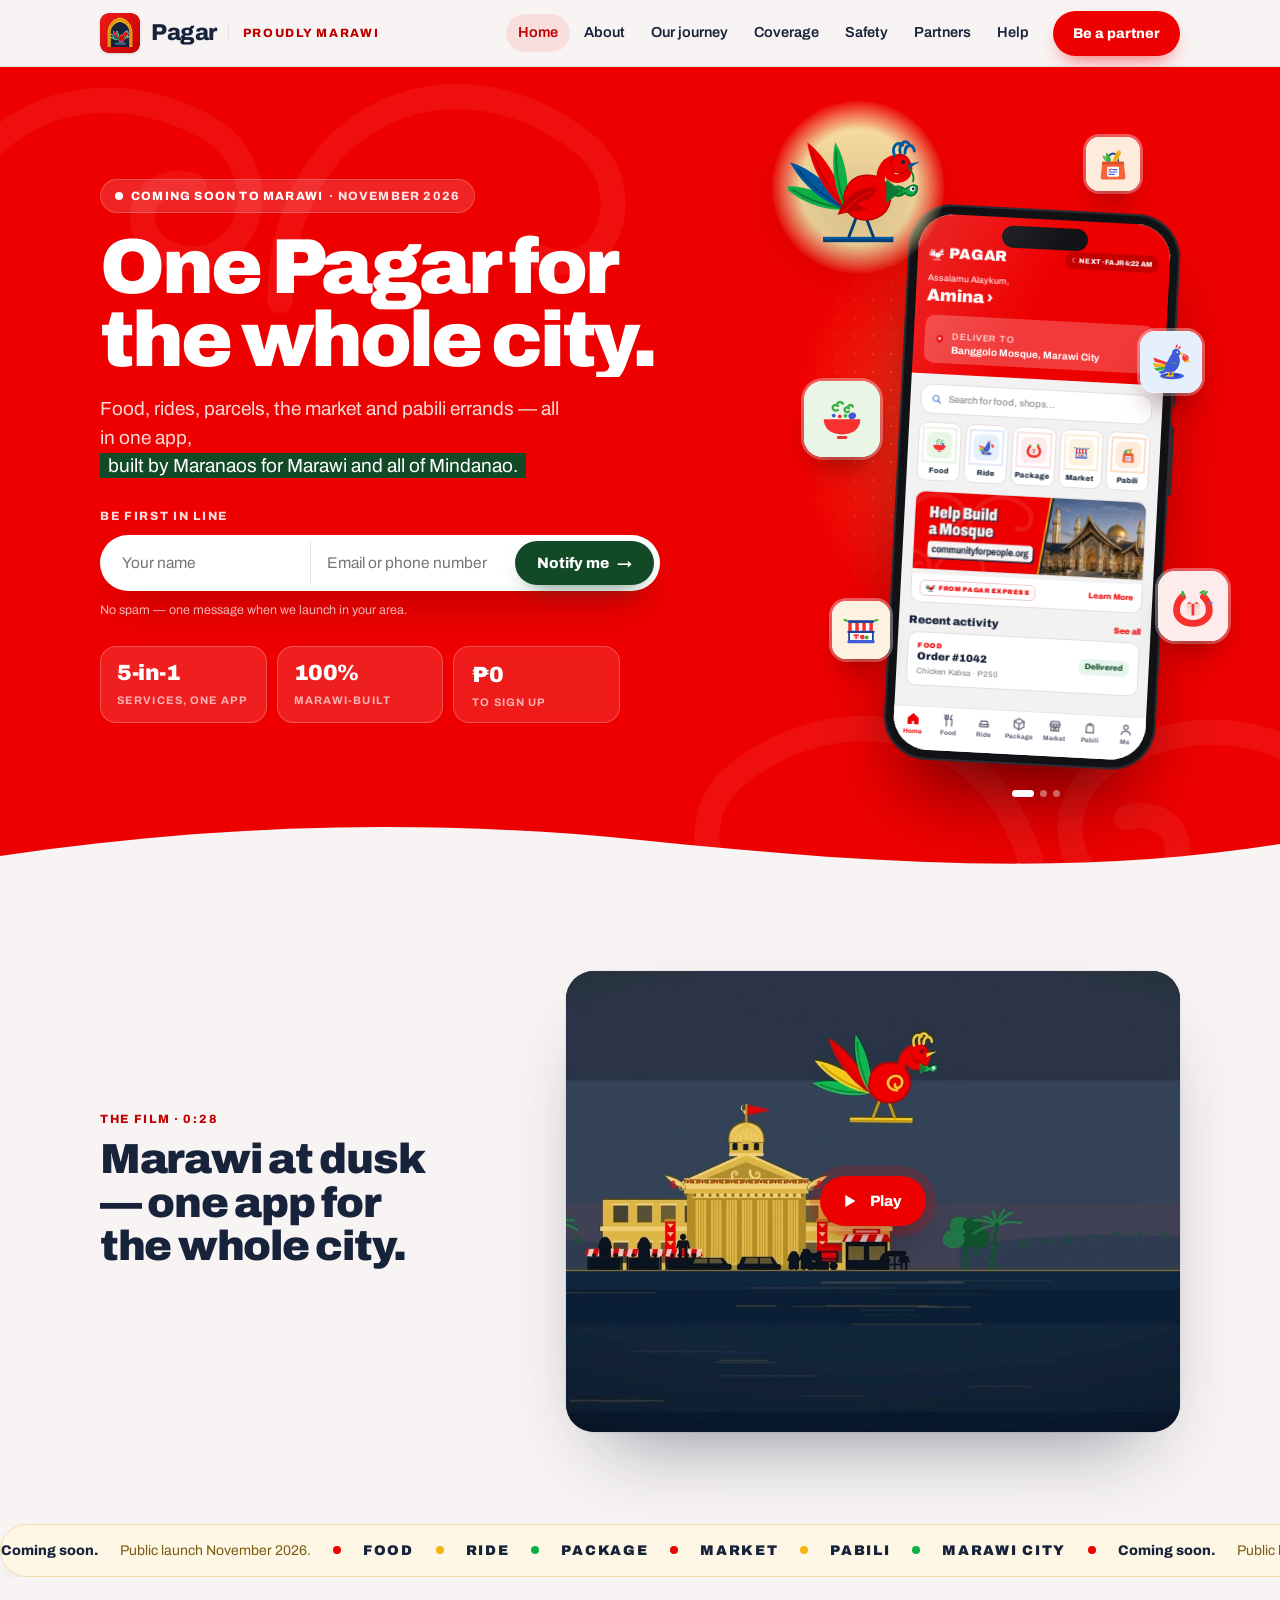
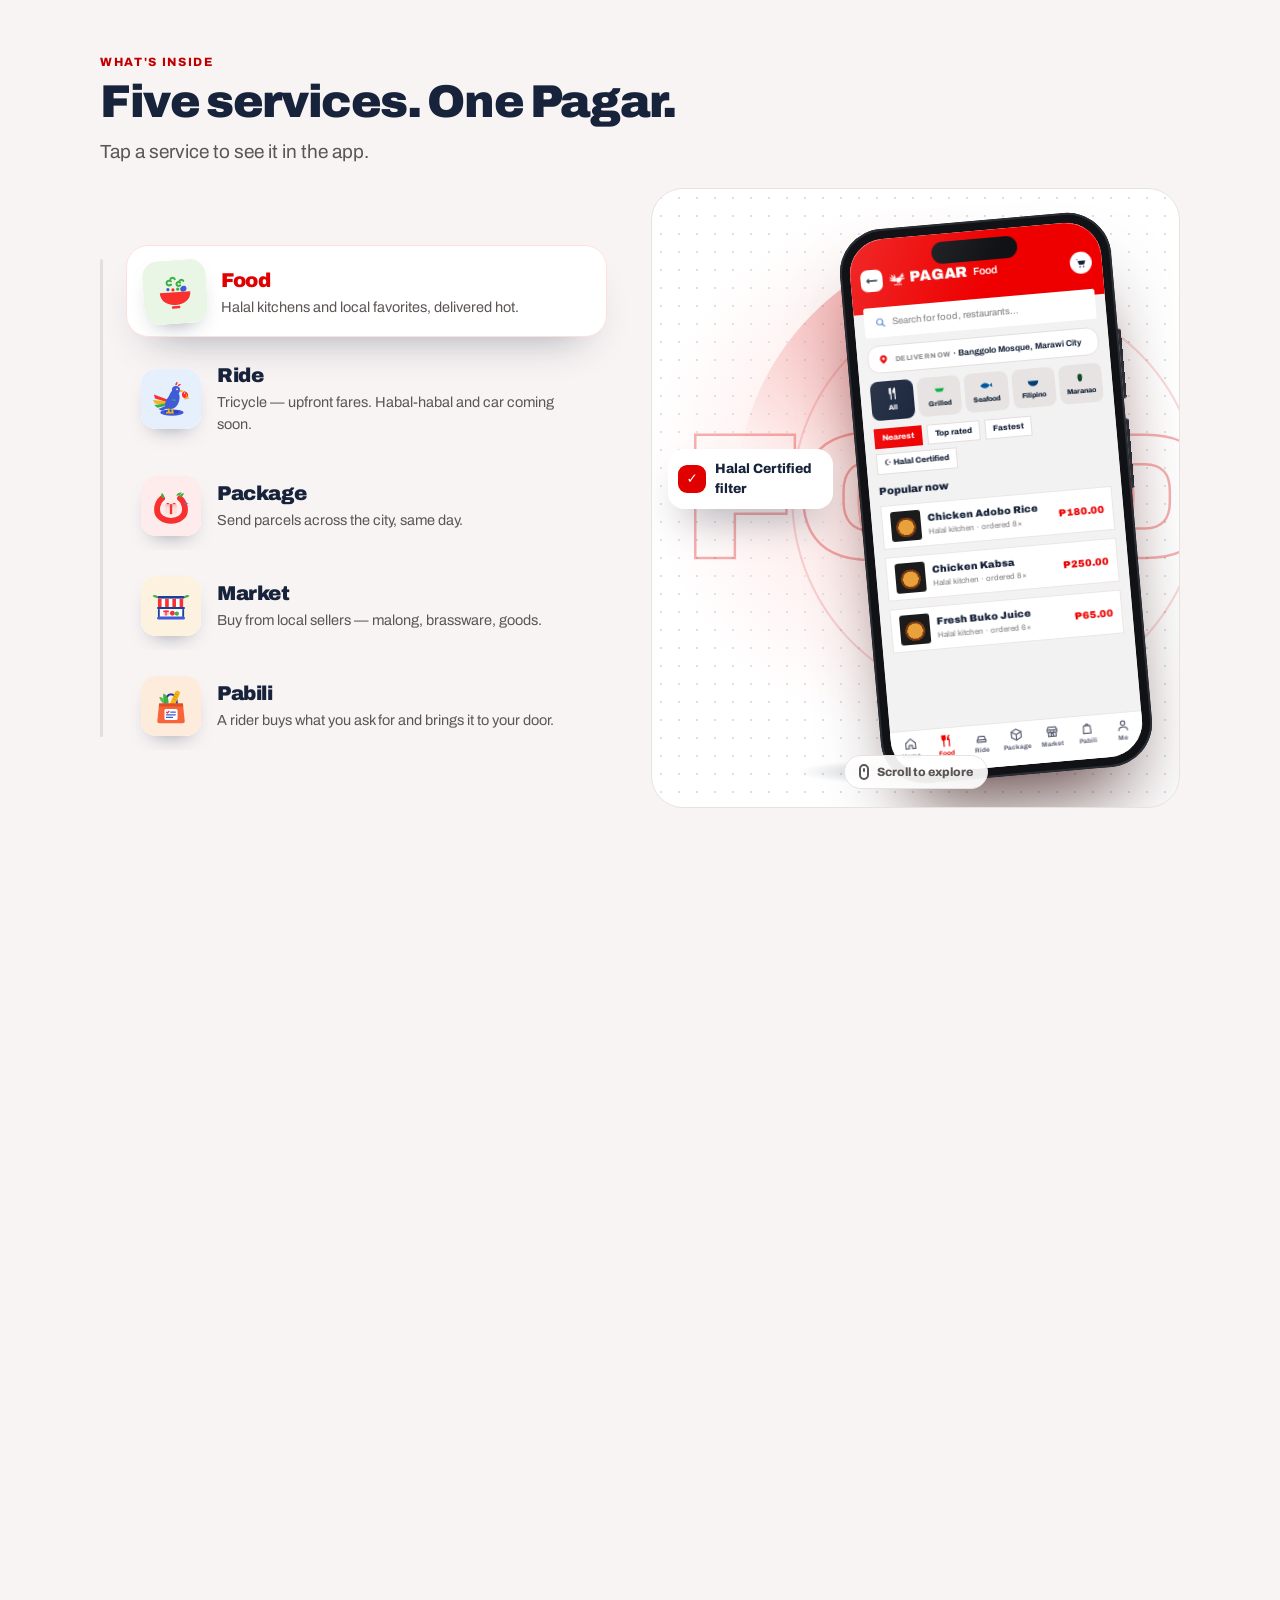
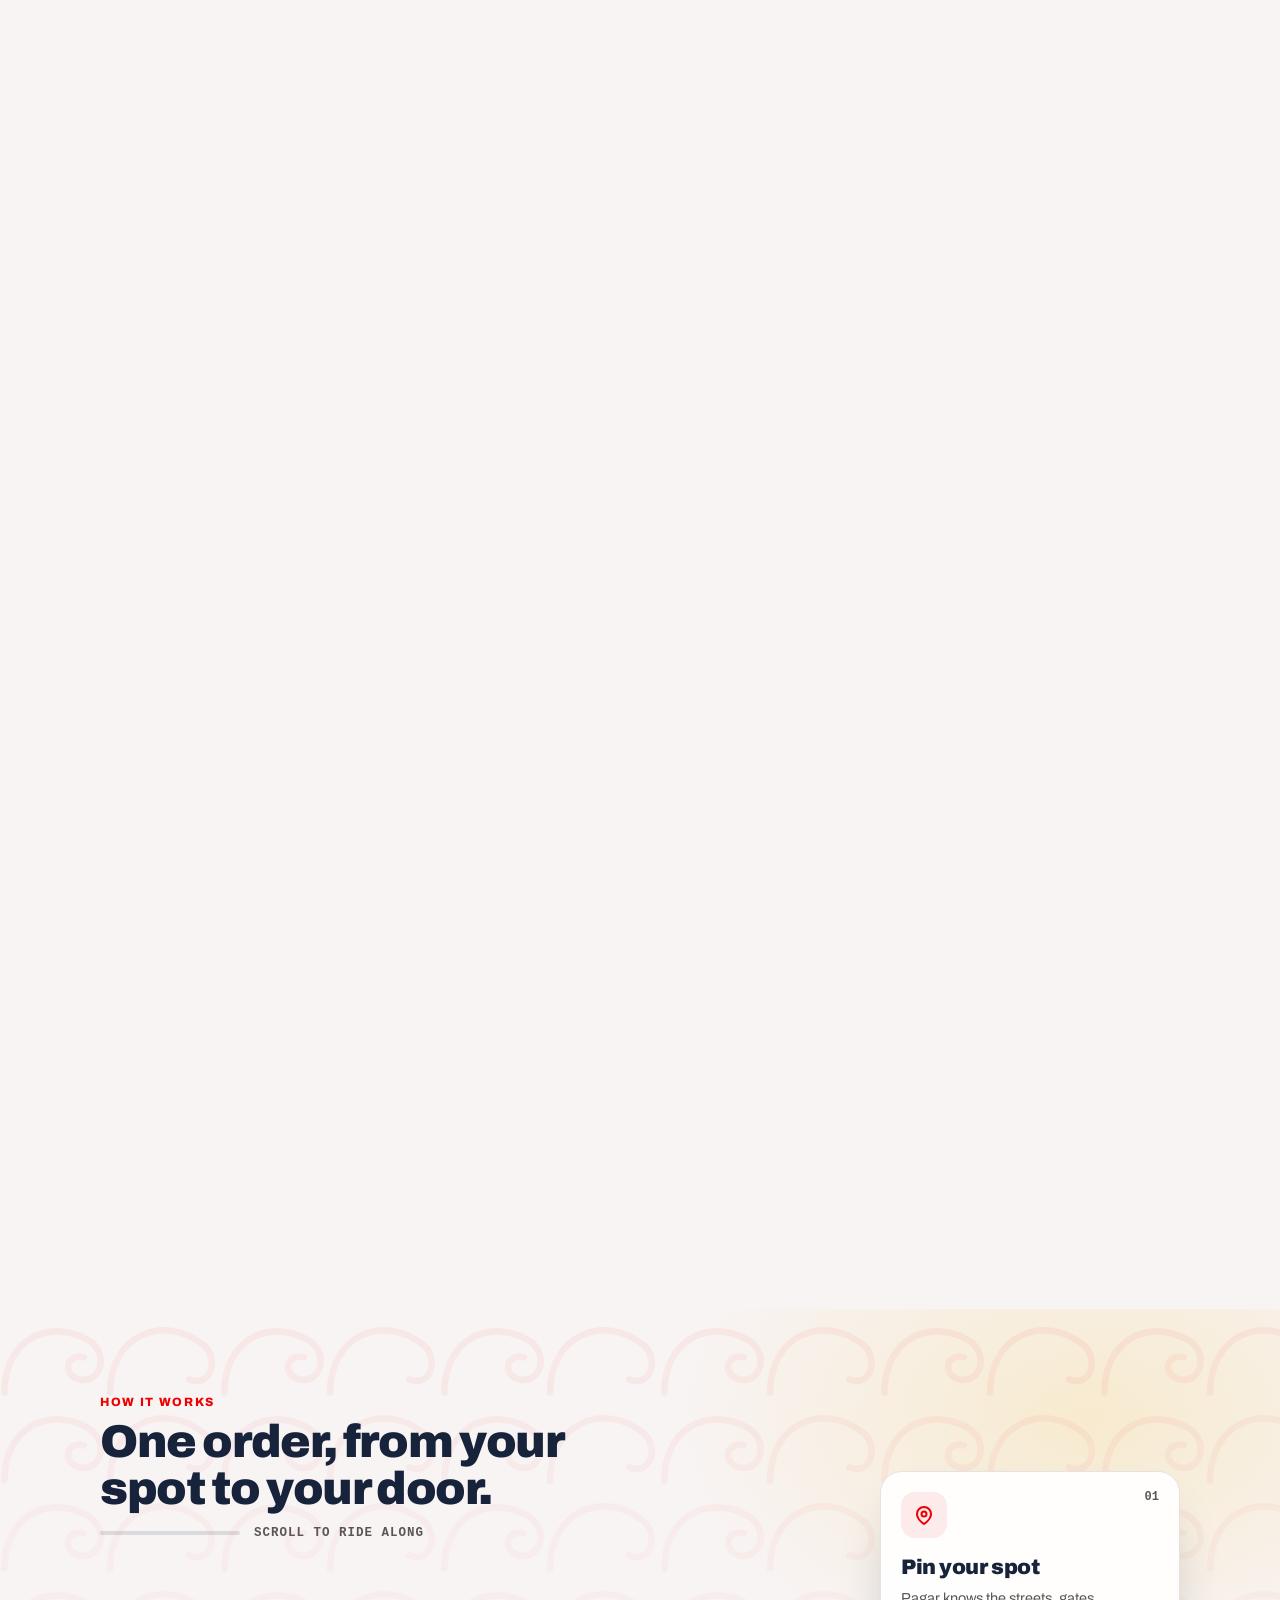
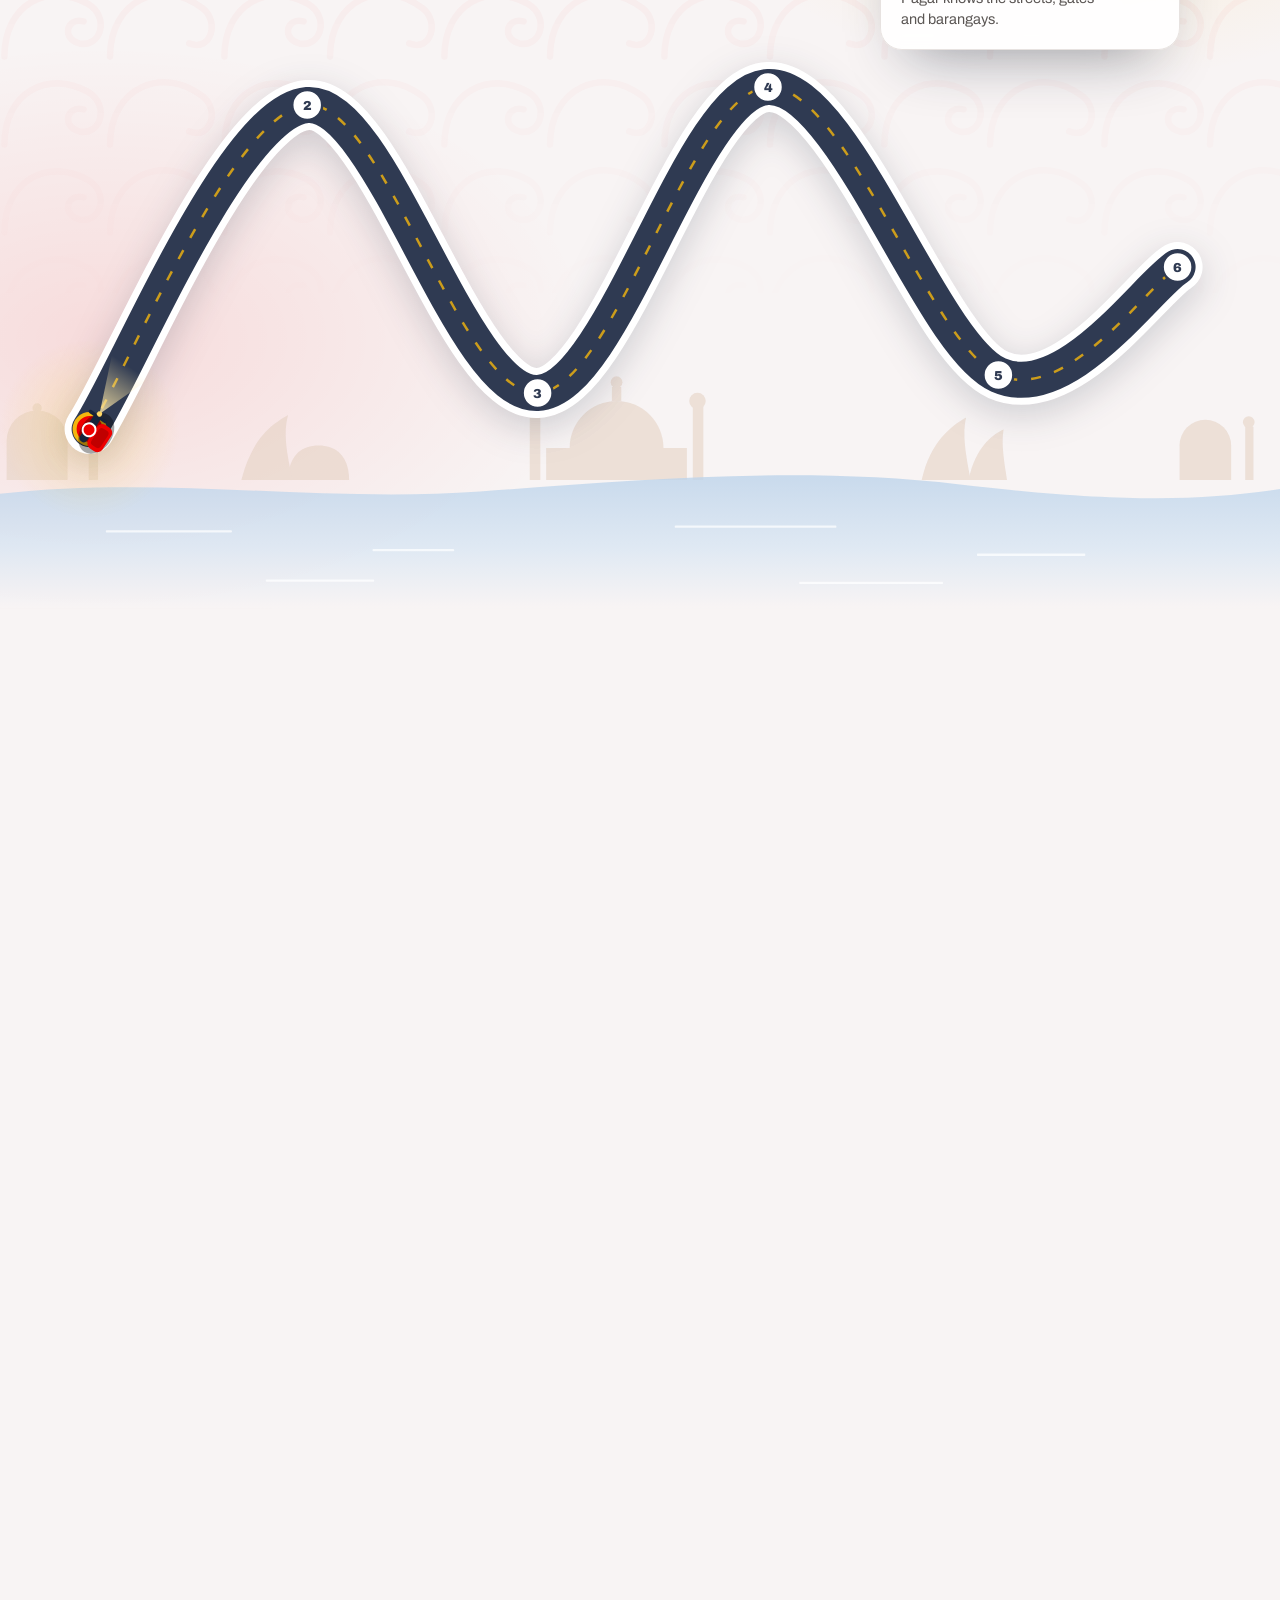
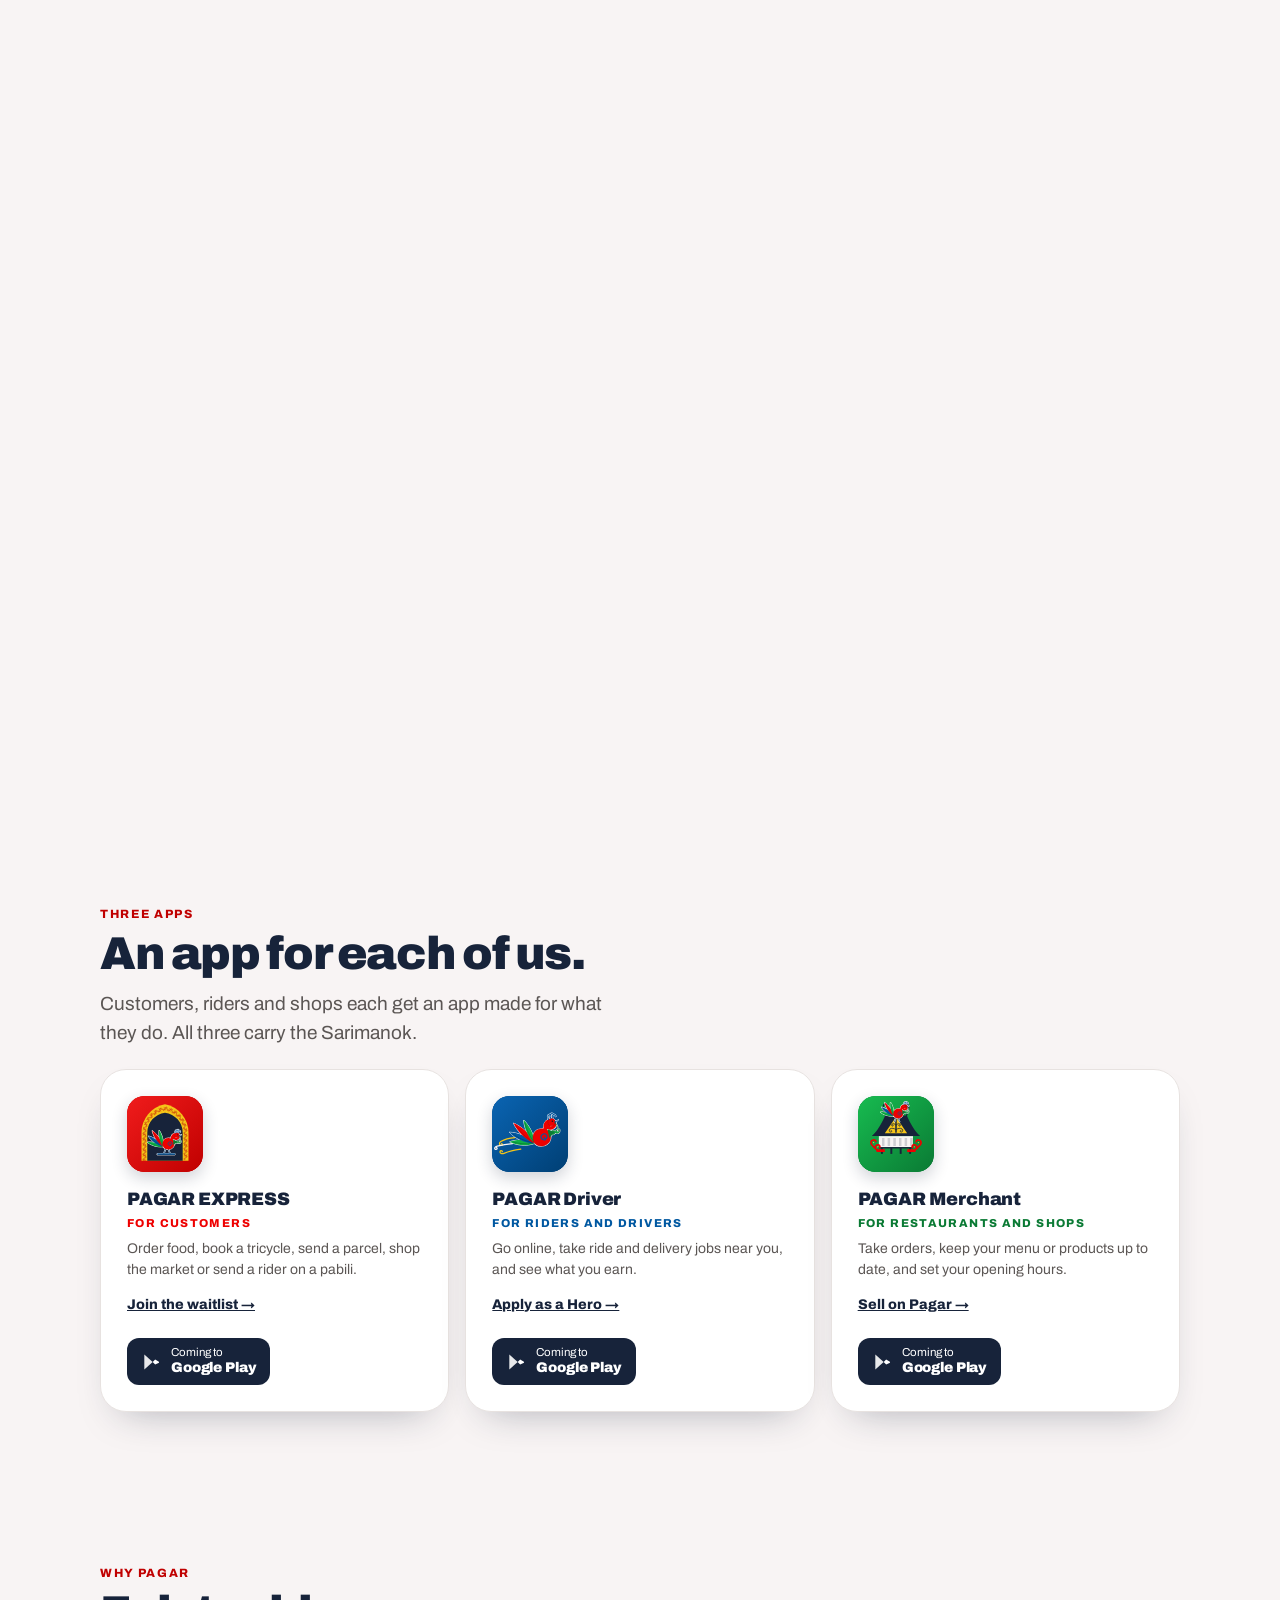
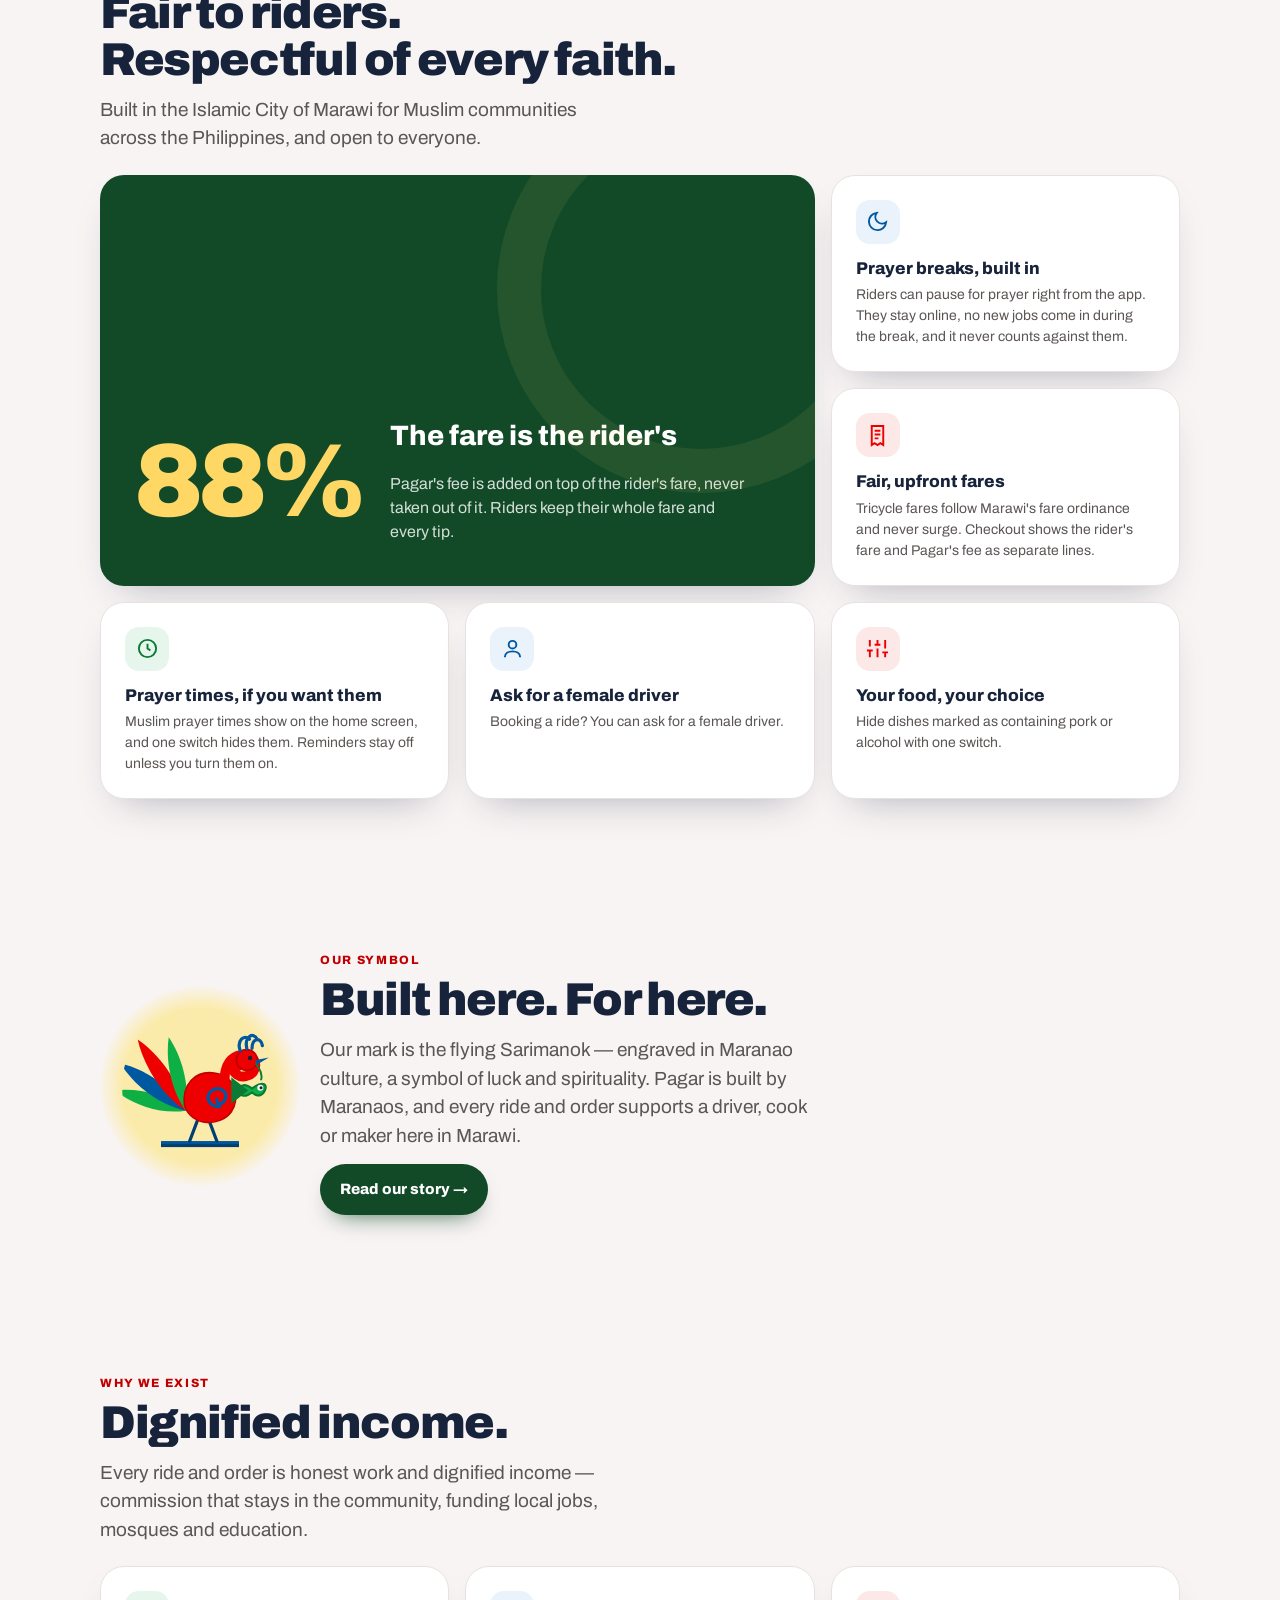
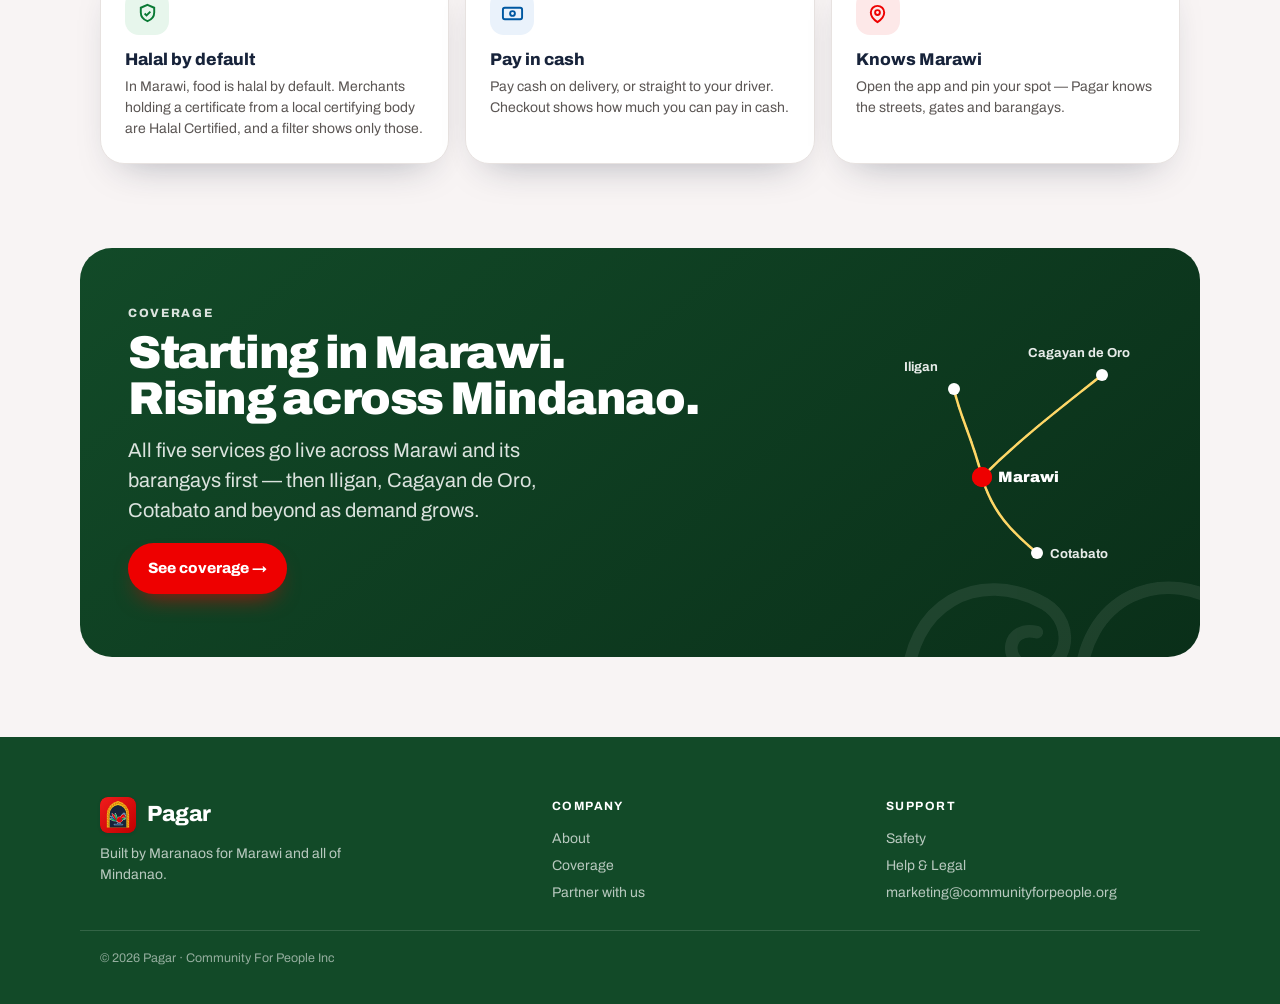
==== commit 0e4d9352: "Get the app: APK download buttons and install steps, ready for links assets/getapp.js holds one link" ====
--- a/index.html
+++ b/index.html
@@ -383,6 +383,27 @@
   .store{display:flex;align-items:center;gap:10px;width:max-content;margin-top:14px;background:var(--ka-ink);color:#fff;border-radius:12px;padding:8px 14px;font-size:11.5px;line-height:1.2}
   #apps .appcard a{display:inline-flex;align-items:center;min-height:40px;margin-top:4px}
   .store b{display:block;font-size:14px}.store svg{width:20px;height:20px}
+  /* Get the app: APK download per card + install panel (assets/getapp.js) */
+  #apps .appcard .dl{display:flex;flex-direction:column;gap:6px;margin-top:auto;padding-top:4px}
+  #apps .appcard.hasdl .store{margin-top:12px}
+  #apps .appcard .dl a.dlbtn{display:inline-flex;align-items:center;gap:10px;min-height:46px;margin:0;padding:0 18px;border-radius:999px;background:var(--dl,#e00000);color:#fff;text-decoration:none;font-weight:800;font-size:14.5px;box-shadow:0 12px 24px -12px var(--dl,#e00000);transition:transform .2s,box-shadow .2s}
+  #apps .appcard .dl a.dlbtn:hover{transform:translateY(-2px);box-shadow:0 18px 30px -12px var(--dl,#e00000)}
+  #apps .appcard .dl a.dlbtn:focus-visible{outline:3px solid var(--ka-ink);outline-offset:3px}
+  #apps .appcard .dl a.dlbtn svg{width:20px;height:20px;flex:none}
+  #apps .appcard .dl a.dlbtn small{font-weight:600;opacity:.85;font-size:12.5px}
+  #apps .appcard[data-app="driver"]{--dl:#0058a1}#apps .appcard[data-app="merchant"]{--dl:#0e7a3a}
+  #apps .appcard .dlmeta{font-size:12.5px;color:var(--ka-ink-soft)}
+  .install{margin-top:22px;border-radius:26px;padding:30px;background:radial-gradient(120% 140% at 100% 0%,#1d6b3d 0%,var(--ka-forest) 55%);color:#fff;display:grid;gap:24px;box-shadow:0 30px 50px -34px rgba(18,74,40,.8)}
+  .install[hidden]{display:none}
+  @media(min-width:900px){.install{grid-template-columns:.9fr 1.1fr;padding:38px 42px;align-items:center}}
+  .install .eyebrow{color:#ffd765!important}
+  .install h3{font-size:clamp(22px,2.6vw,28px);font-weight:900;letter-spacing:-.02em;margin:6px 0 10px}
+  .install p{color:rgba(255,255,255,.82);font-size:15.5px;line-height:1.55}
+  .install p.ios{margin-top:12px;font-size:14px;color:rgba(255,255,255,.72)}
+  .install p.ios a{color:#ffd765;font-weight:800;display:inline-flex;align-items:center;min-height:36px}
+  .insteps{list-style:none;counter-reset:st;display:grid;gap:12px;margin:0;padding:0}
+  .insteps li{counter-increment:st;display:grid;grid-template-columns:34px 1fr;gap:14px;align-items:start;background:rgba(255,255,255,.07);border:1px solid rgba(255,255,255,.12);border-radius:16px;padding:14px 16px;font-size:15px;line-height:1.5;color:rgba(255,255,255,.9)}
+  .insteps li::before{content:counter(st);display:grid;place-items:center;width:34px;height:34px;border-radius:50%;background:#ffd765;color:var(--ka-forest);font-weight:900;font-size:15px}
   .whygrid{display:grid;gap:16px}
   @media(min-width:640px){.whygrid{grid-template-columns:repeat(6,1fr)}.whygrid .card{grid-column:span 3}.whygrid .card.lead{grid-column:1/-1}}
   @media(min-width:640px) and (max-width:899px){.whygrid .card:last-child{grid-column:1/-1}}
@@ -904,9 +925,24 @@
       <h2 class="sec" data-en="An app for each of us." data-fil="May app para sa bawat isa.">An app for each of us.</h2>
       <p class="lead" style="margin-top:12px" data-en="Customers, riders and shops each get an app made for what they do. All three carry the Sarimanok." data-fil="May sariling app ang customer, rider at tindahan — gawa para sa ginagawa ng bawat isa. Dala ng tatlo ang Sarimanok.">Customers, riders and shops each get an app made for what they do. All three carry the Sarimanok.</p>
       <div class="grid c3 mt22">
-        <div class="appcard"><img src="assets/brand/pagar-icon.svg" width="88" height="88" alt="PAGAR EXPRESS app icon"><div><b>PAGAR EXPRESS</b><span class="who r" data-en="For customers" data-fil="Para sa customer">For customers</span><p data-en="Order food, book a tricycle, send a parcel, shop the market or send a rider on a pabili." data-fil="Mag-order ng pagkain, sumakay ng tricycle, magpadala ng parcel, mamili sa palengke o magpa-pabili sa rider.">Order food, book a tricycle, send a parcel, shop the market or send a rider on a pabili.</p><a href="#waitForm" data-en="Join the waitlist →" data-fil="Sumali sa waitlist →">Join the waitlist →</a><span class="store" aria-label="Coming to Google Play"><svg viewBox="0 0 24 24" aria-hidden="true"><path d="M4 3l10 9-10 9z" fill="currentColor" opacity=".9"/><path d="M14 12l3-3 4 2.3c.9.5.9 1.4 0 1.9L17 15z" fill="currentColor"/></svg><span>Coming to<b>Google Play</b></span></span></div></div>
-        <div class="appcard"><img src="assets/brand/driver-icon.svg" width="88" height="88" alt="PAGAR Driver app icon"><div><b>PAGAR Driver</b><span class="who b" data-en="For riders and drivers" data-fil="Para sa rider at driver">For riders and drivers</span><p data-en="Go online, take ride and delivery jobs near you, and see what you earn." data-fil="Mag-online, tumanggap ng sakay at delivery malapit sa iyo, at tingnan ang kita mo.">Go online, take ride and delivery jobs near you, and see what you earn.</p><a href="partners.html" data-en="Apply as a Hero →" data-fil="Mag-apply bilang Hero →">Apply as a Hero →</a><span class="store" aria-label="Coming to Google Play"><svg viewBox="0 0 24 24" aria-hidden="true"><path d="M4 3l10 9-10 9z" fill="currentColor" opacity=".9"/><path d="M14 12l3-3 4 2.3c.9.5.9 1.4 0 1.9L17 15z" fill="currentColor"/></svg><span>Coming to<b>Google Play</b></span></span></div></div>
-        <div class="appcard"><img src="assets/brand/merchant-icon.svg" width="88" height="88" alt="PAGAR Merchant app icon"><div><b>PAGAR Merchant</b><span class="who g" data-en="For restaurants and shops" data-fil="Para sa restawran at tindahan">For restaurants and shops</span><p data-en="Take orders, keep your menu or products up to date, and set your opening hours." data-fil="Tumanggap ng order, panatilihing updated ang menu o paninda, at itakda ang oras ng pagbukas.">Take orders, keep your menu or products up to date, and set your opening hours.</p><a href="partners.html" data-en="Sell on Pagar →" data-fil="Magbenta sa Pagar →">Sell on Pagar →</a><span class="store" aria-label="Coming to Google Play"><svg viewBox="0 0 24 24" aria-hidden="true"><path d="M4 3l10 9-10 9z" fill="currentColor" opacity=".9"/><path d="M14 12l3-3 4 2.3c.9.5.9 1.4 0 1.9L17 15z" fill="currentColor"/></svg><span>Coming to<b>Google Play</b></span></span></div></div>
+        <div class="appcard" data-app="express"><img src="assets/brand/pagar-icon.svg" width="88" height="88" alt="PAGAR EXPRESS app icon"><div><b>PAGAR EXPRESS</b><span class="who r" data-en="For customers" data-fil="Para sa customer">For customers</span><p data-en="Order food, book a tricycle, send a parcel, shop the market or send a rider on a pabili." data-fil="Mag-order ng pagkain, sumakay ng tricycle, magpadala ng parcel, mamili sa palengke o magpa-pabili sa rider.">Order food, book a tricycle, send a parcel, shop the market or send a rider on a pabili.</p><a href="#waitForm" data-en="Join the waitlist →" data-fil="Sumali sa waitlist →">Join the waitlist →</a><span class="store" aria-label="Coming to Google Play"><svg viewBox="0 0 24 24" aria-hidden="true"><path d="M4 3l10 9-10 9z" fill="currentColor" opacity=".9"/><path d="M14 12l3-3 4 2.3c.9.5.9 1.4 0 1.9L17 15z" fill="currentColor"/></svg><span>Coming to<b>Google Play</b></span></span></div></div>
+        <div class="appcard" data-app="driver"><img src="assets/brand/driver-icon.svg" width="88" height="88" alt="PAGAR Driver app icon"><div><b>PAGAR Driver</b><span class="who b" data-en="For riders and drivers" data-fil="Para sa rider at driver">For riders and drivers</span><p data-en="Go online, take ride and delivery jobs near you, and see what you earn." data-fil="Mag-online, tumanggap ng sakay at delivery malapit sa iyo, at tingnan ang kita mo.">Go online, take ride and delivery jobs near you, and see what you earn.</p><a href="partners.html" data-en="Apply as a Hero →" data-fil="Mag-apply bilang Hero →">Apply as a Hero →</a><span class="store" aria-label="Coming to Google Play"><svg viewBox="0 0 24 24" aria-hidden="true"><path d="M4 3l10 9-10 9z" fill="currentColor" opacity=".9"/><path d="M14 12l3-3 4 2.3c.9.5.9 1.4 0 1.9L17 15z" fill="currentColor"/></svg><span>Coming to<b>Google Play</b></span></span></div></div>
+        <div class="appcard" data-app="merchant"><img src="assets/brand/merchant-icon.svg" width="88" height="88" alt="PAGAR Merchant app icon"><div><b>PAGAR Merchant</b><span class="who g" data-en="For restaurants and shops" data-fil="Para sa restawran at tindahan">For restaurants and shops</span><p data-en="Take orders, keep your menu or products up to date, and set your opening hours." data-fil="Tumanggap ng order, panatilihing updated ang menu o paninda, at itakda ang oras ng pagbukas.">Take orders, keep your menu or products up to date, and set your opening hours.</p><a href="partners.html" data-en="Sell on Pagar →" data-fil="Magbenta sa Pagar →">Sell on Pagar →</a><span class="store" aria-label="Coming to Google Play"><svg viewBox="0 0 24 24" aria-hidden="true"><path d="M4 3l10 9-10 9z" fill="currentColor" opacity=".9"/><path d="M14 12l3-3 4 2.3c.9.5.9 1.4 0 1.9L17 15z" fill="currentColor"/></svg><span>Coming to<b>Google Play</b></span></span></div></div>
+      </div>
+      <!-- Shown by assets/getapp.js once a download link is set there; hidden until then. -->
+      <div class="install" id="install" hidden>
+        <div class="inhead">
+          <div class="eyebrow" data-en="Get the app now">Get the app now</div>
+          <h3 data-en="How to install on Android">How to install on Android</h3>
+          <p data-en="While we wait for Google Play, Android phones can install Pagar straight from this page.">While we wait for Google Play, Android phones can install Pagar straight from this page.</p>
+          <p class="ios" data-en-html="On iPhone? Pagar for iPhone is on its way. &lt;a href=&quot;#waitForm&quot;&gt;Join the waitlist&lt;/a&gt; and we&#39;ll tell you when it&#39;s ready.">On iPhone? Pagar for iPhone is on its way. <a href="#waitForm">Join the waitlist</a> and we'll tell you when it's ready.</p>
+        </div>
+        <ol class="insteps">
+          <li data-en="Tap Download. If your phone asks whether to allow installs from your browser, choose Allow.">Tap Download. If your phone asks whether to allow installs from your browser, choose Allow.</li>
+          <li data-en="Open the downloaded file and tap Install.">Open the downloaded file and tap Install.</li>
+          <li data-en="Open the app and create your account.">Open the app and create your account.</li>
+          <li data-en="Only install Pagar from this page, and soon from Google Play. New versions are posted here.">Only install Pagar from this page, and soon from Google Play. New versions are posted here.</li>
+        </ol>
       </div>
     </div>
   </section>
@@ -1012,6 +1048,7 @@
 <script src="assets/nav.js"></script>
 <script src="assets/journey.js"></script>
 <script src="assets/home.js"></script>
+<script src="assets/getapp.js"></script>
 <script>
 /* Hero depth: on desktop the floating service tiles and the phone shift slightly with the mouse. */
 (function(){
--- a/assets/motion.css
+++ b/assets/motion.css
@@ -97,3 +97,7 @@
 .tooltitle{font-weight:900;font-size:clamp(20px,2.6vw,24px);letter-spacing:-.02em}
 [data-tool]:empty{display:none}
 
+
+/* even lines: card headings balance, paragraphs avoid a lone last word (17 Nov 2026) */
+h1,h2.sec,main h3,.tooltitle{text-wrap:balance}
+main p,main li{text-wrap:pretty}
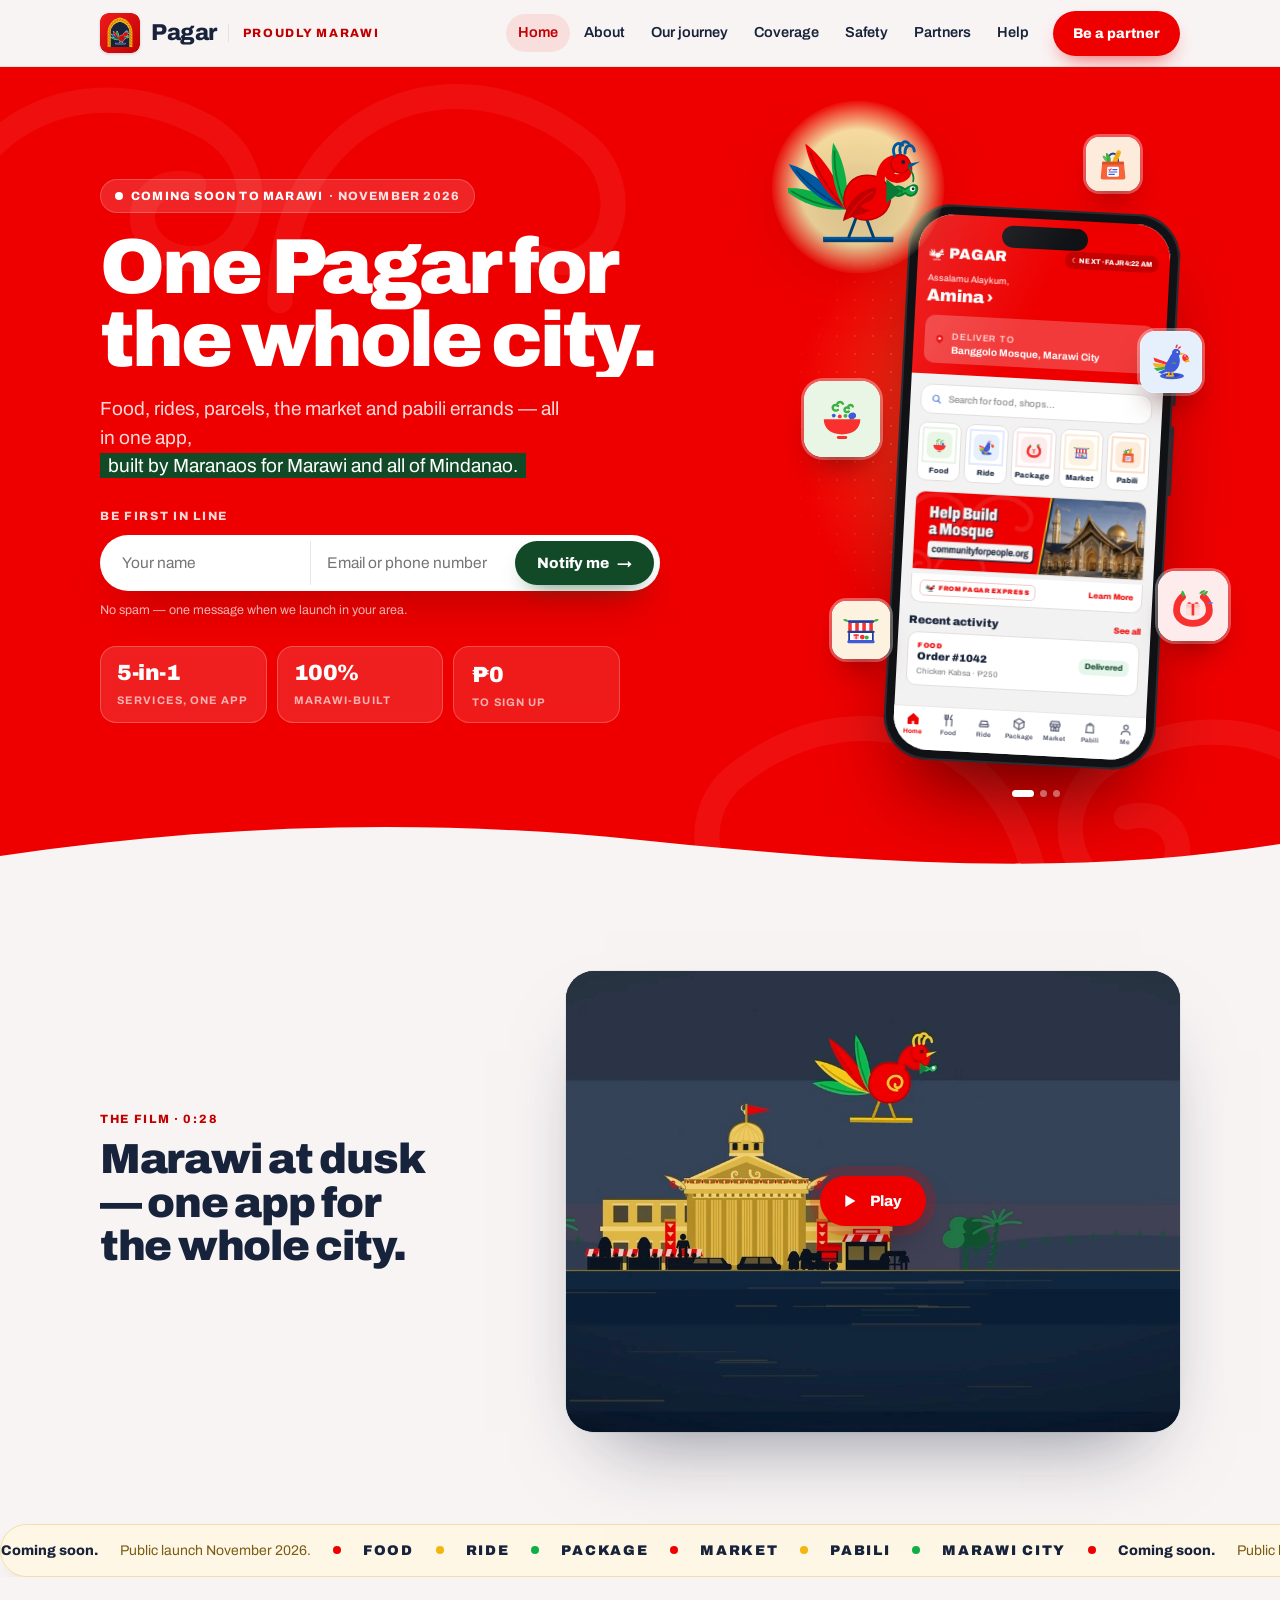
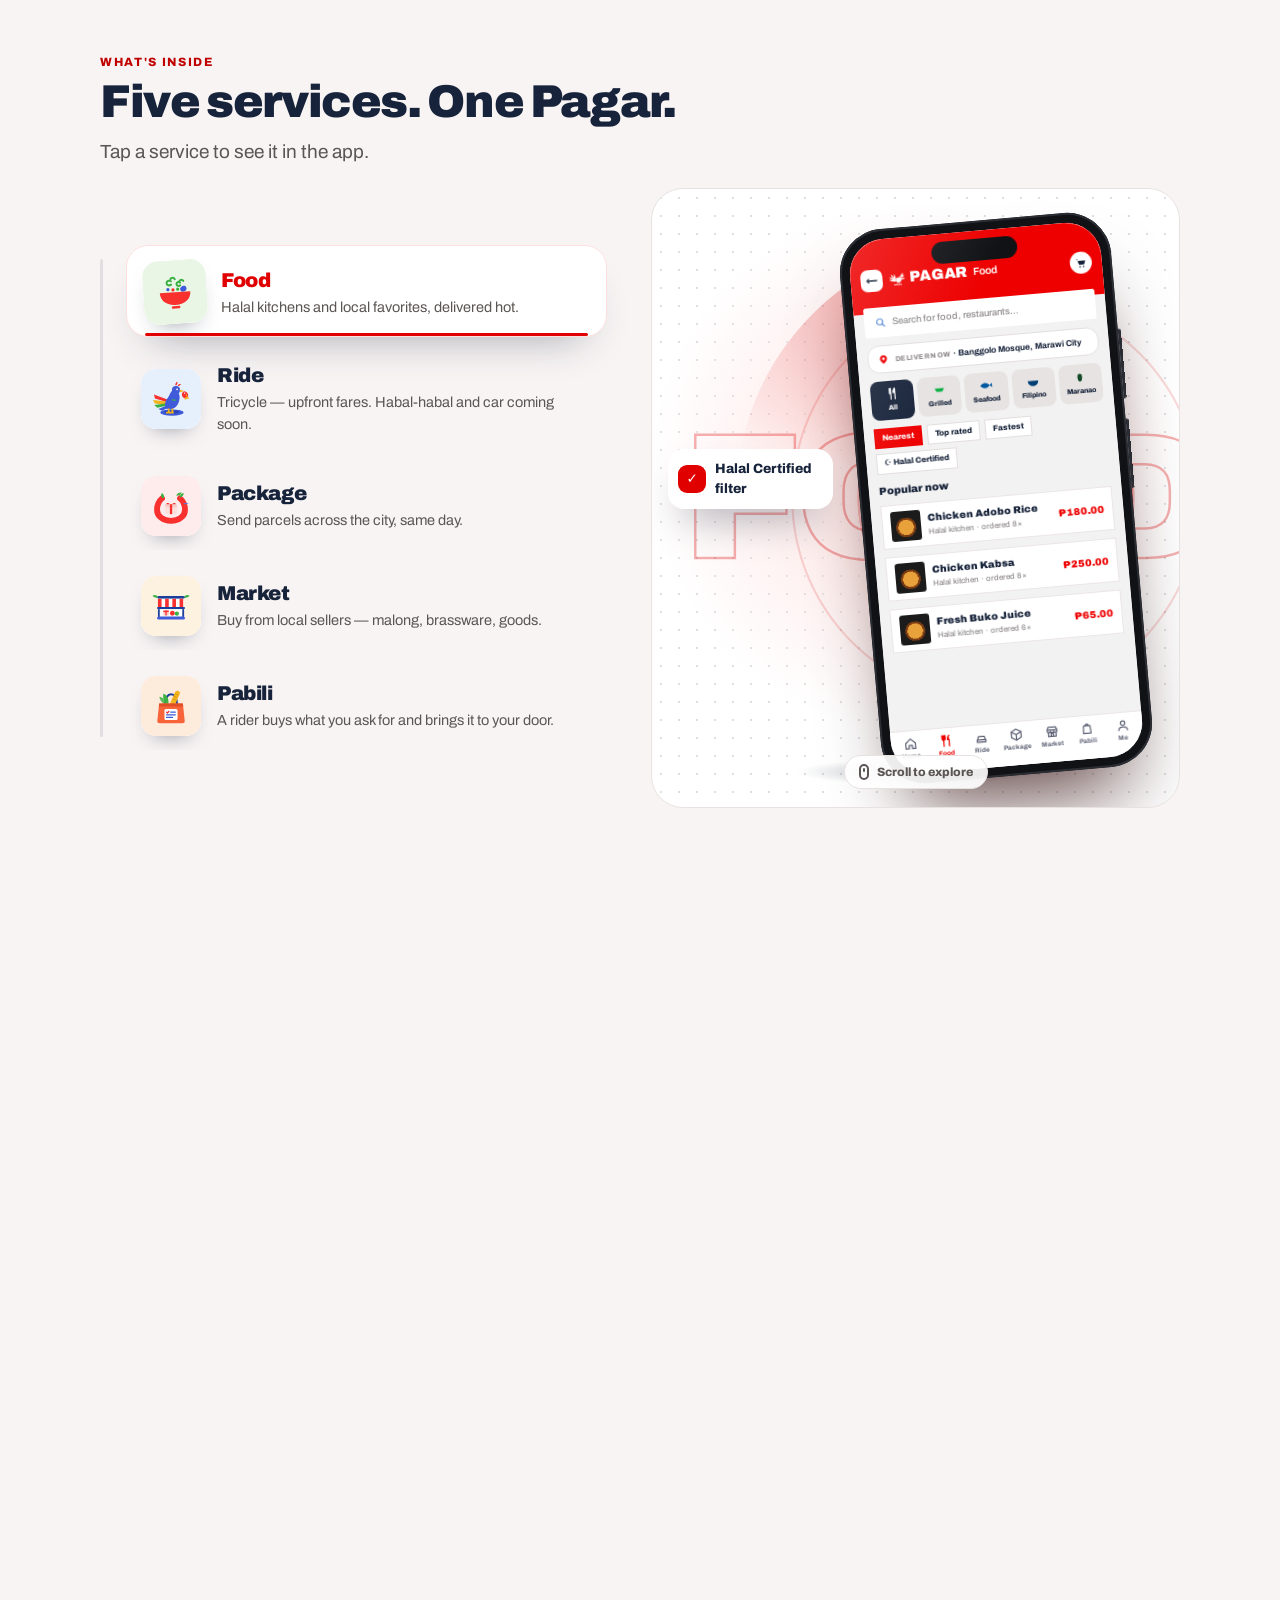
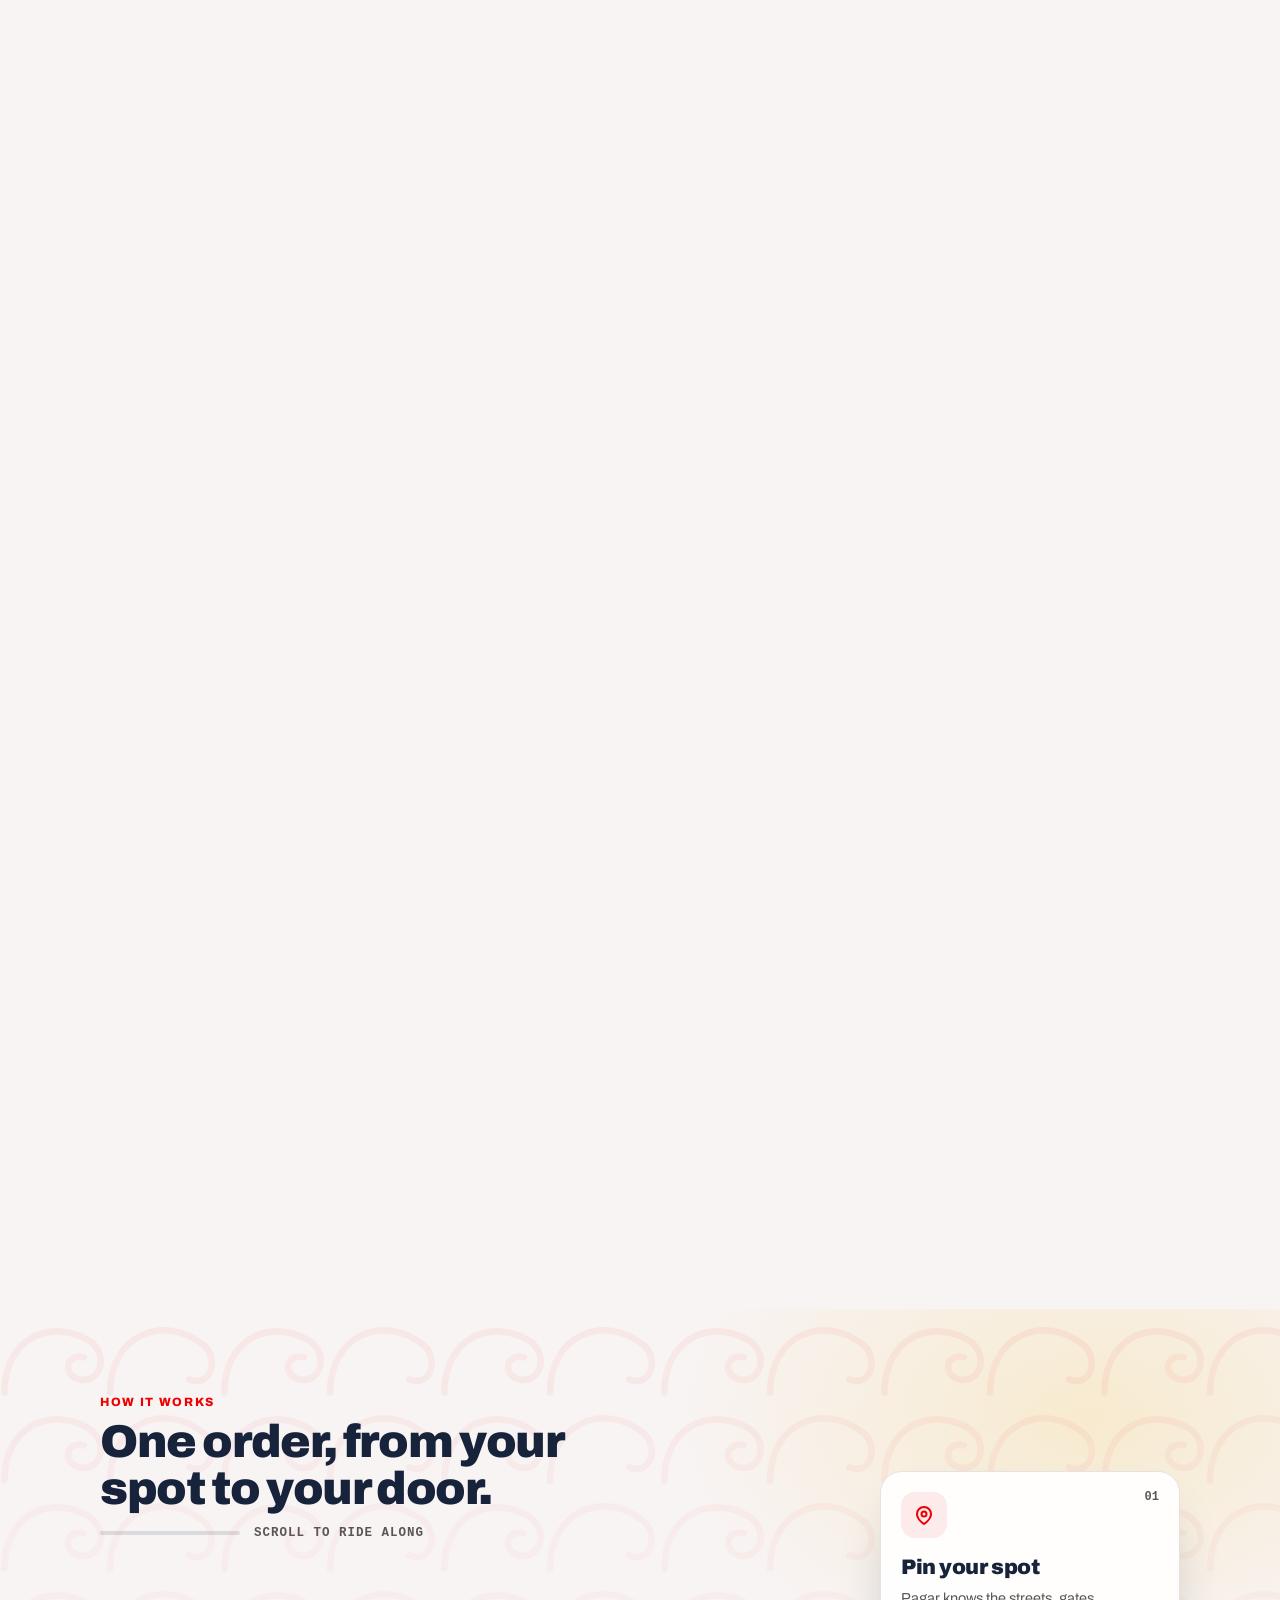
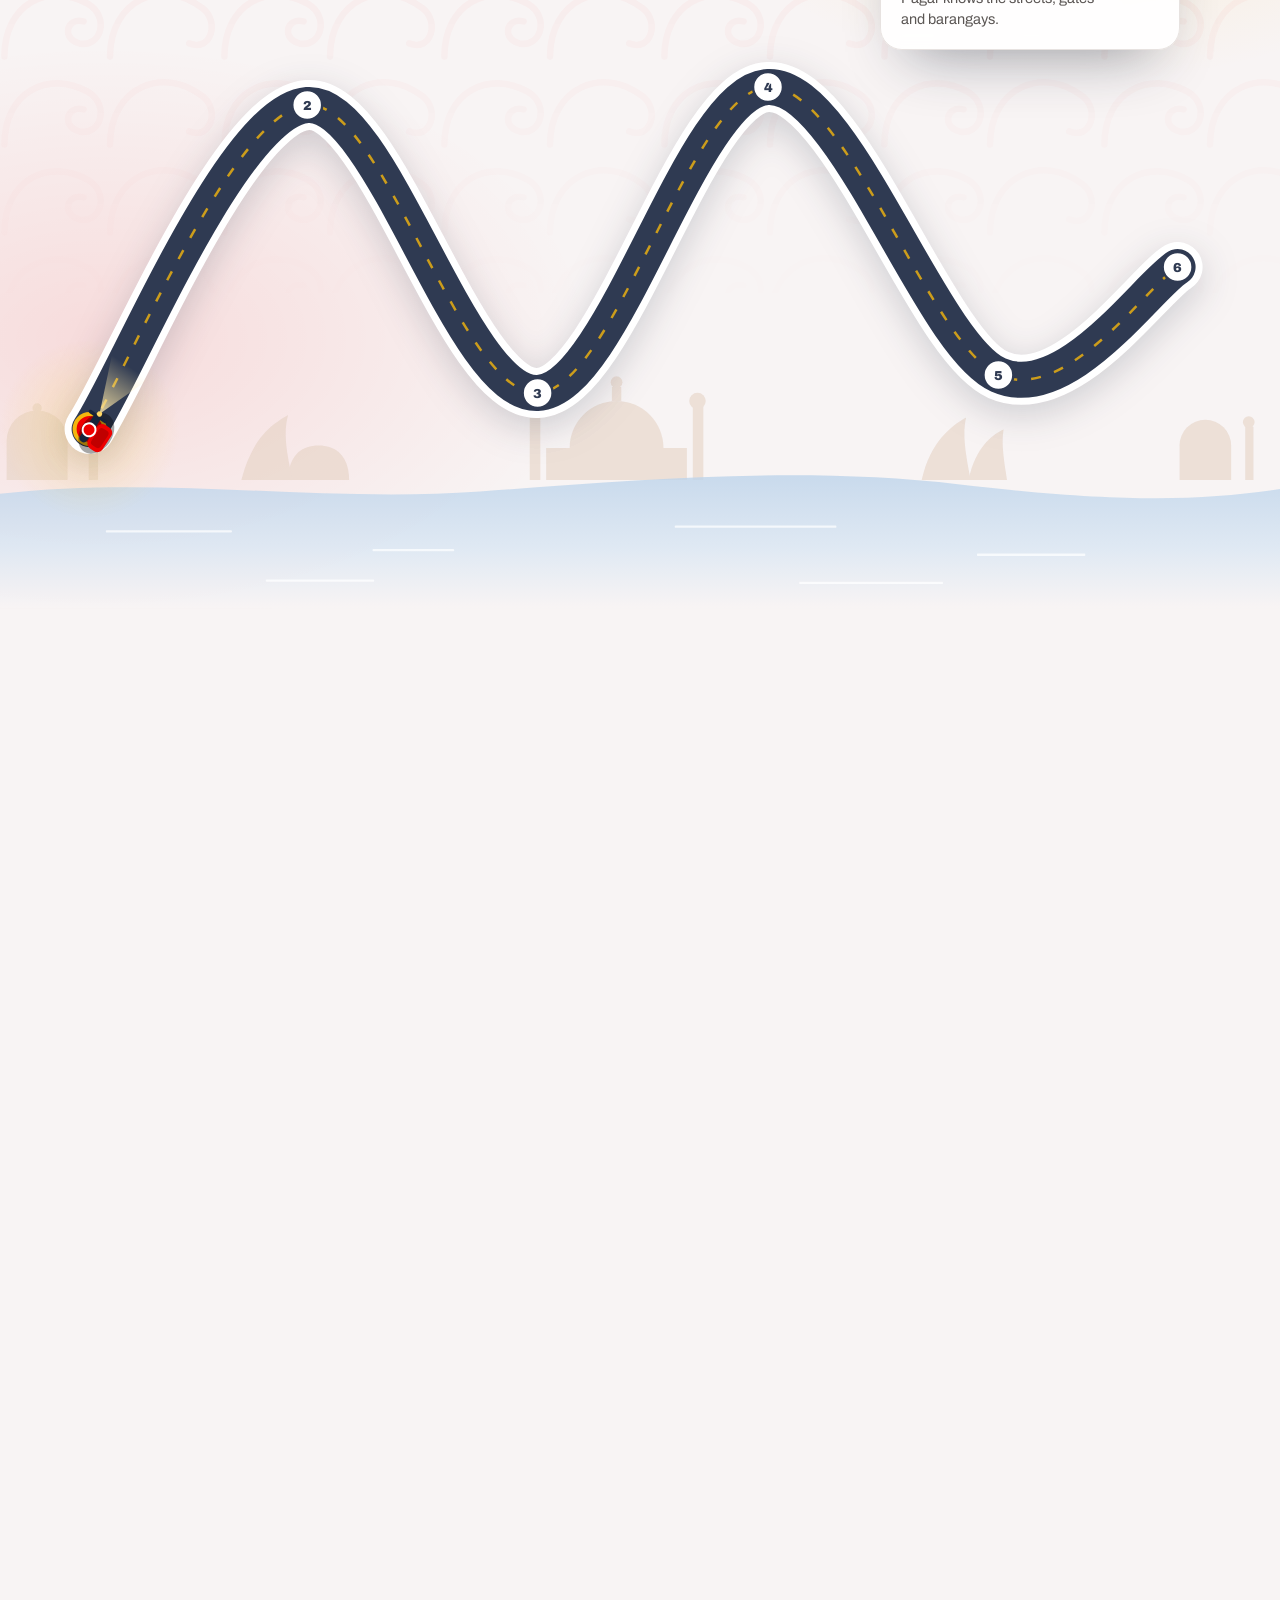
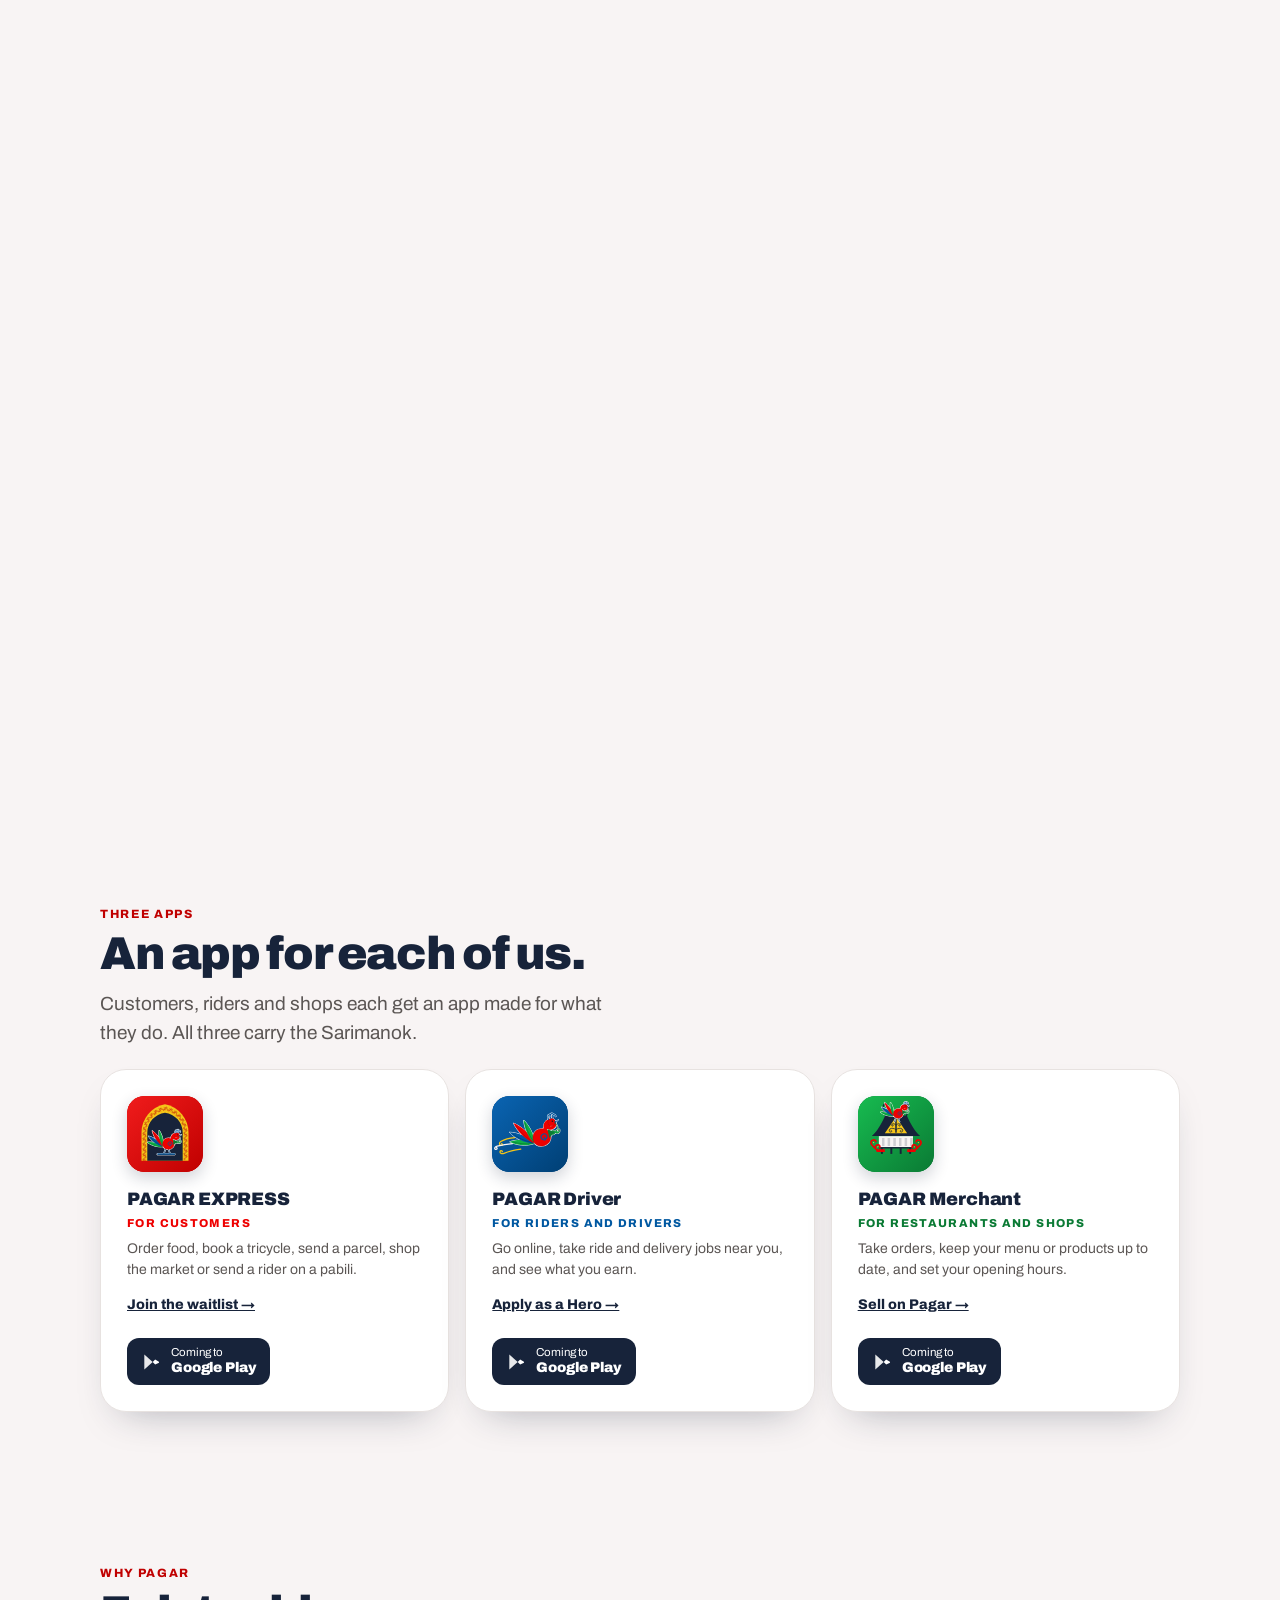
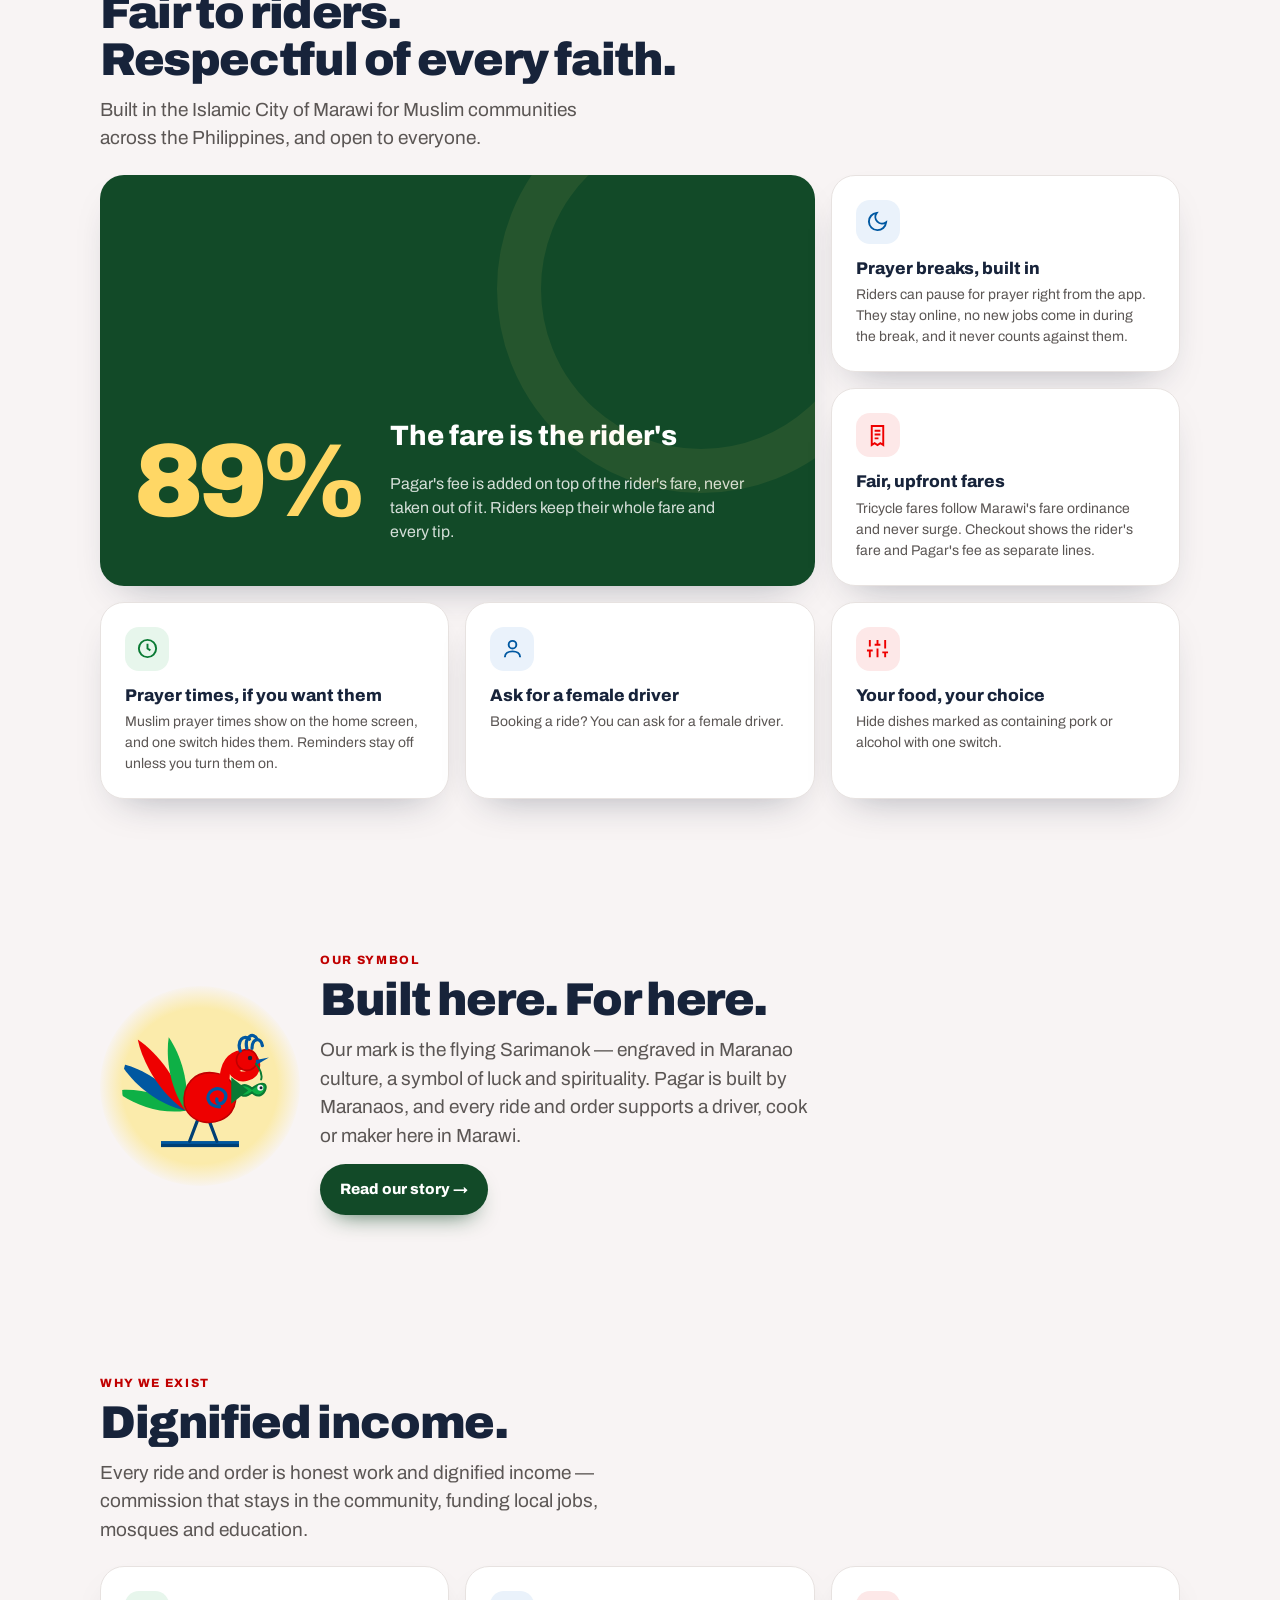
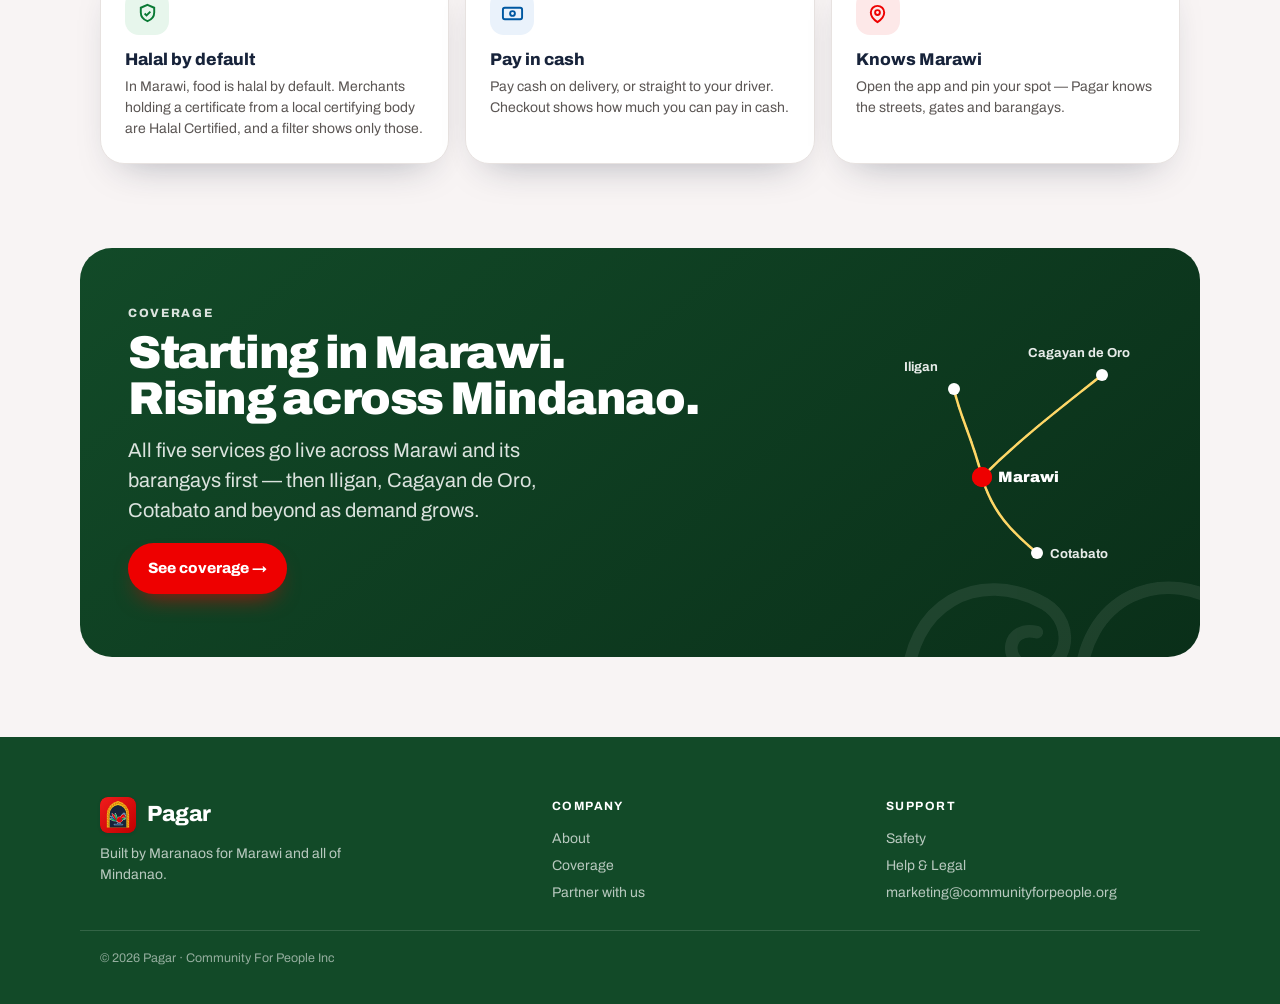
==== commit 4cc194fc: "Services: hover and the 3.5s timer work again alongside the scroll scene Hovering a service shows it" ====
--- a/index.html
+++ b/index.html
@@ -465,6 +465,7 @@
   #services .svc span:not(.tilebox){display:block;margin-top:2px;font-size:14.5px;color:var(--ka-ink-soft)}
   #services .svc .bar{position:absolute;left:18px;right:18px;bottom:0;height:3px;border-radius:3px;background:var(--c);transform:scaleX(0);transform-origin:left}
   #services .svctabs.auto .svc[aria-selected="true"] .bar{animation:kaBar 3.5s linear forwards}
+  #services .svctabs:not(.auto) .svc[aria-selected="true"] .bar{transform:scaleX(1);transition:transform .3s}
   @keyframes kaBar{to{transform:scaleX(1)}}
   #services .svcstage{position:relative;border-radius:32px;min-height:620px;display:grid;place-items:center;overflow:hidden;border:1px solid var(--ka-line);
     background:radial-gradient(circle at 50% 45%,var(--g,#dcf2d6) 0,rgba(255,255,255,0) 62%),radial-gradient(rgba(23,35,58,.14) 1px,transparent 1.2px) 0 0/18px 18px,#fff;transition:background .5s}
@@ -1090,10 +1091,12 @@
 <script>
 /* Services showcase (17 Nov 2026, second pass).
    Wide screens (900px+ wide, 640px+ tall): a scroll scene. The tabs and phone stick to the screen
-   while you scroll through the section; each stretch of scroll shows the next service, the tab's bar
-   and the side rail fill with the scroll, and a large outlined service name drifts behind the phone.
-   Clicking a tab (or arrow keys) scrolls to that service.
-   Narrow screens: tap/swipe tabs, plus the 3.5s auto-advance while on screen (stops once you tap).
+   while you scroll through the section; each stretch of scroll shows the next service, the side rail
+   fills with the scroll, and a large outlined service name drifts behind the phone. Clicking a tab
+   (or arrow keys) scrolls to that service.
+   Every screen size: hovering a service (mouse) shows it and pauses; the 3.5s timer moves on to the
+   next service while the section is on screen, the tab's bar filling as it counts. Tapping stops the
+   timer; on wide screens scrolling on to another service starts it again.
    Reduced motion: no scroll scene, no auto-advance, no screen animation. Without JS: the Food screen
    and every tab's words still show. */
 (function(){
@@ -1127,19 +1130,18 @@
     var chip=stage.querySelector(".stagechip span"), on=stage.querySelector('.scrn[data-s="'+k+'"]');
     if(chip&&on){ chip.textContent=on.getAttribute("data-chip"); chip.parentNode.classList.remove("pop"); void chip.offsetWidth; chip.parentNode.classList.add("pop"); }
     if(phone&&prev>=0&&!calm){ phone.classList.remove("kick","kickb"); void phone.offsetWidth; phone.classList.add(back?"kickb":"kick"); }
-    if(!scrolly){ var bar=t.querySelector(".bar"); if(bar){ bar.style.transform=""; bar.style.animation="none"; void bar.offsetWidth; bar.style.animation=""; } }
+    var bar=t.querySelector(".bar"); if(bar){ bar.style.transform=""; bar.style.animation="none"; void bar.offsetWidth; bar.style.animation=""; }
     if(focus) t.focus({preventScroll:scrolly});
     if(window.innerWidth<900 && !focus && list.scrollWidth>list.clientWidth) list.scrollTo({left:t.offsetLeft-20,behavior:calm?"auto":"smooth"});
   }
 
   /* ---- scroll scene ---- */
-  var stickTop=0, wrapH=0, runLen=0, ticking=false;
+  var stickTop=0, wrapH=0, runLen=0, ticking=false, lastSeg=-1;
   function measure(){
     var want=!calm && window.innerWidth>=900 && window.innerHeight>=640;
     if(want!==scrolly){
       scrolly=want; sec.classList.toggle("scrolly",scrolly);
-      if(scrolly){ clearTimeout(timer); list.classList.remove("auto"); }
-      else { tabs.forEach(function(x){ var b=x.querySelector(".bar"); if(b){ b.style.transform=""; b.style.animation=""; } }); if(!stopped&&!calm){ list.classList.add("auto"); tick(); } }
+      lastSeg=-1; tick();
     }
     if(!scrolly){ wrap.style.top=""; run.style.height=""; return; }
     wrapH=wrap.offsetHeight;
@@ -1155,8 +1157,9 @@
     requestAnimationFrame(function(){
       ticking=false; if(!scrolly) return;
       var p=progress(), f=p*N, i=Math.min(N-1,Math.floor(f)), local=Math.min(1,f-i);
-      show(i);
-      tabs.forEach(function(x,j){ var b=x.querySelector(".bar"); if(b){ b.style.animation="none"; b.style.transform="scaleX("+(j===i?local:0)+")"; } });
+      /* scrolling into the next stretch shows that service and restarts the timer from it;
+         within a stretch, hover and the timer can move on without the scroll fighting them */
+      if(i!==lastSeg){ lastSeg=i; show(i); resume(); }
       rail.firstChild.style.transform="scaleY("+p+")";
       word.style.translate=(30-60*local)+"px 0";
       if(phone) phone.style.setProperty("--tilt",(local-.5)*6+"deg");
@@ -1173,14 +1176,16 @@
   window.addEventListener("load",measure);
 
   /* ---- tabs: click, hover (mouse, outside the scroll scene), keys ---- */
-  function tick(){ clearTimeout(timer); if(scrolly||stopped||!inView||calm||hovering) return; timer=setTimeout(function(){ show(cur+1); tick(); },3500); }
+  /* the 3.5s timer runs on every screen size; the tab's bar fills as its countdown */
+  function tick(){ clearTimeout(timer); if(stopped||!inView||calm||hovering) return; timer=setTimeout(function(){ show(cur+1); tick(); },3500); }
   function stop(){ stopped=true; clearTimeout(timer); list.classList.remove("auto"); }
+  function resume(){ if(calm||hovering) return; stopped=false; list.classList.add("auto"); var b=tabs[cur]&&tabs[cur].querySelector(".bar"); if(b){ b.style.animation="none"; void b.offsetWidth; b.style.animation=""; } tick(); }
   tabs.forEach(function(t,i){ t.addEventListener("click",function(){ clearTimeout(hoverT); stop(); if(scrolly) goTo(i); else show(i); }); });
   function isMouse(e){ return e.pointerType ? e.pointerType==="mouse" : true; }
   var hasPointer="PointerEvent" in window, enterEv=hasPointer?"pointerenter":"mouseenter", leaveEv=hasPointer?"pointerleave":"mouseleave";
-  tabs.forEach(function(t,i){ t.addEventListener(enterEv,function(e){ if(scrolly||!isMouse(e)) return; clearTimeout(hoverT); hoverT=setTimeout(function(){ if(i!==cur) show(i); },120); }); });
-  list.addEventListener(enterEv,function(e){ if(scrolly||!isMouse(e)) return; hovering=true; clearTimeout(timer); list.classList.remove("auto"); });
-  list.addEventListener(leaveEv,function(e){ if(scrolly||!isMouse(e)) return; hovering=false; clearTimeout(hoverT); if(!stopped&&!calm){ list.classList.add("auto"); tick(); } });
+  tabs.forEach(function(t,i){ t.addEventListener(enterEv,function(e){ if(!isMouse(e)) return; clearTimeout(hoverT); hoverT=setTimeout(function(){ if(i!==cur) show(i); },120); }); });
+  list.addEventListener(enterEv,function(e){ if(!isMouse(e)) return; hovering=true; clearTimeout(timer); list.classList.remove("auto"); });
+  list.addEventListener(leaveEv,function(e){ if(!isMouse(e)) return; hovering=false; clearTimeout(hoverT); if(!stopped&&!calm){ list.classList.add("auto"); tick(); } });
   list.addEventListener("keydown",function(e){
     var k=e.key, n=k==="ArrowDown"||k==="ArrowRight"?1:k==="ArrowUp"||k==="ArrowLeft"?-1:0;
     if(k==="Enter"||k===" "){ e.preventDefault(); stop(); return; }
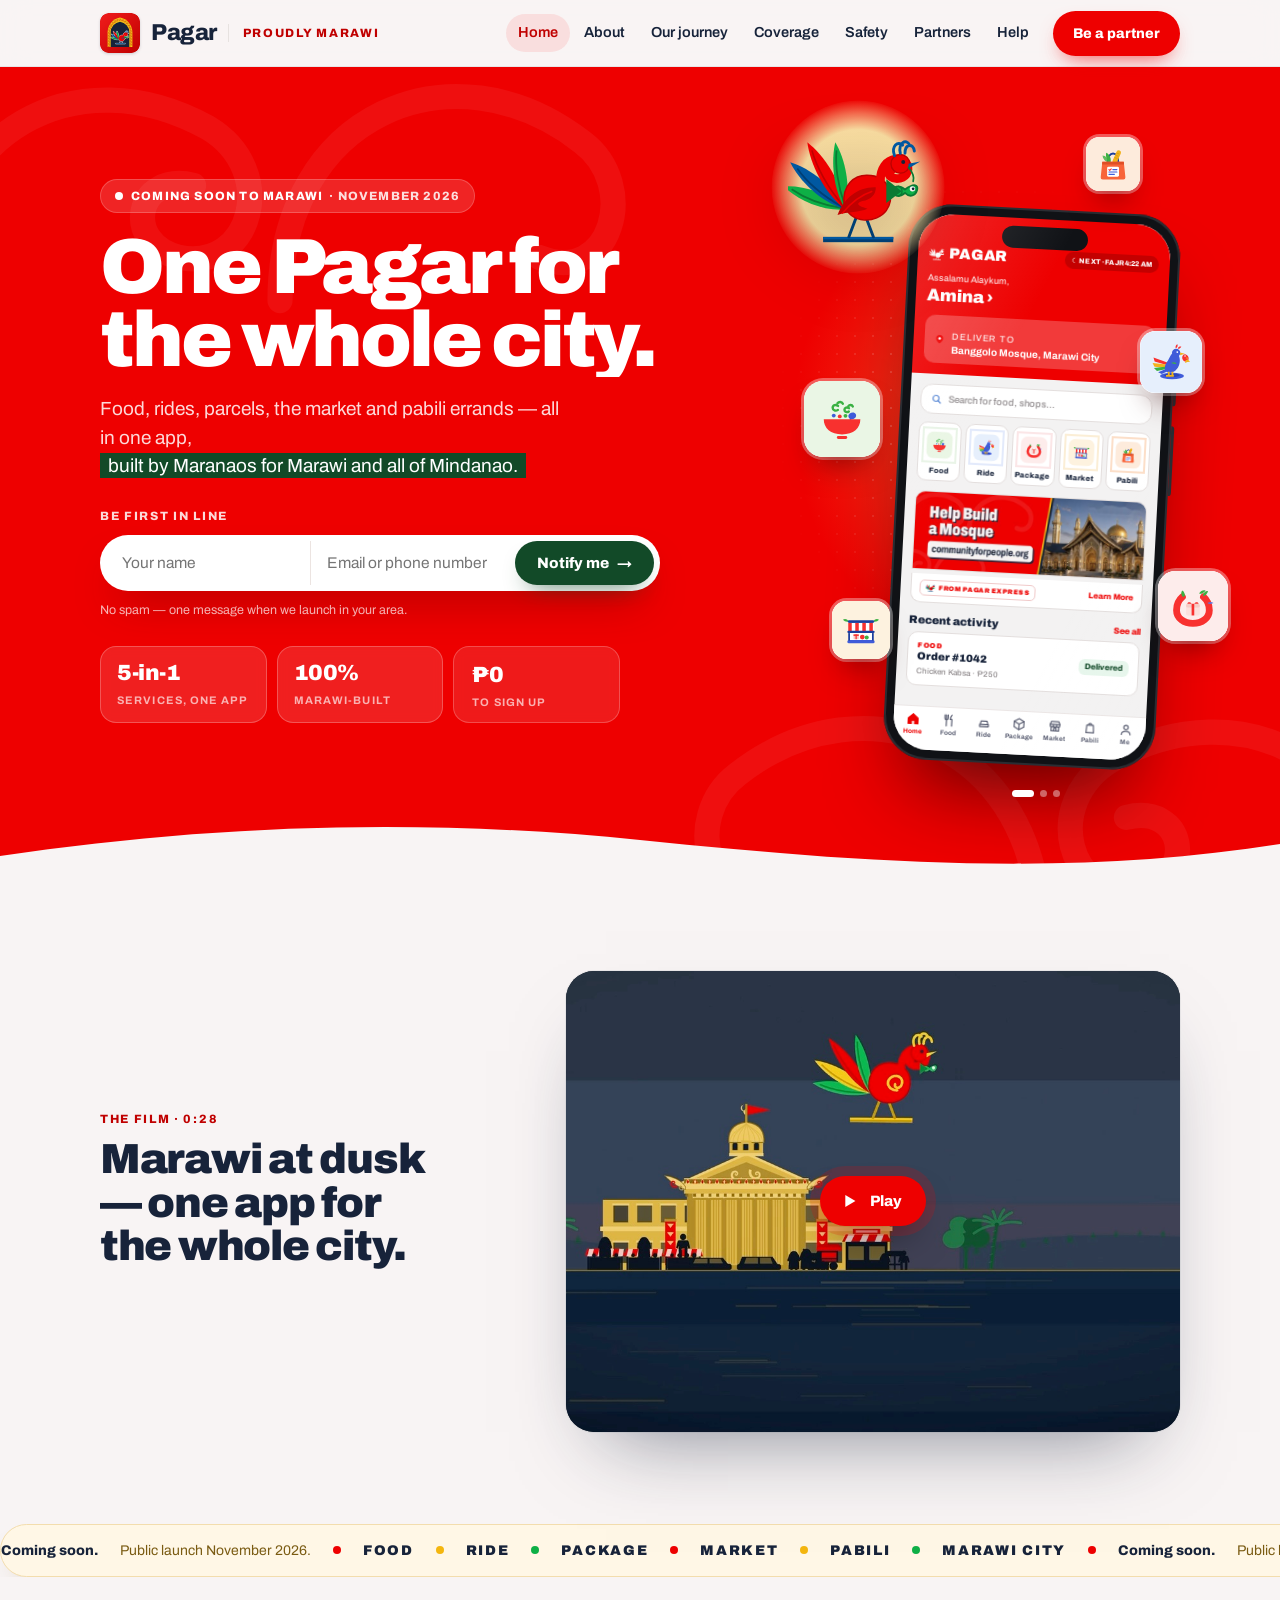
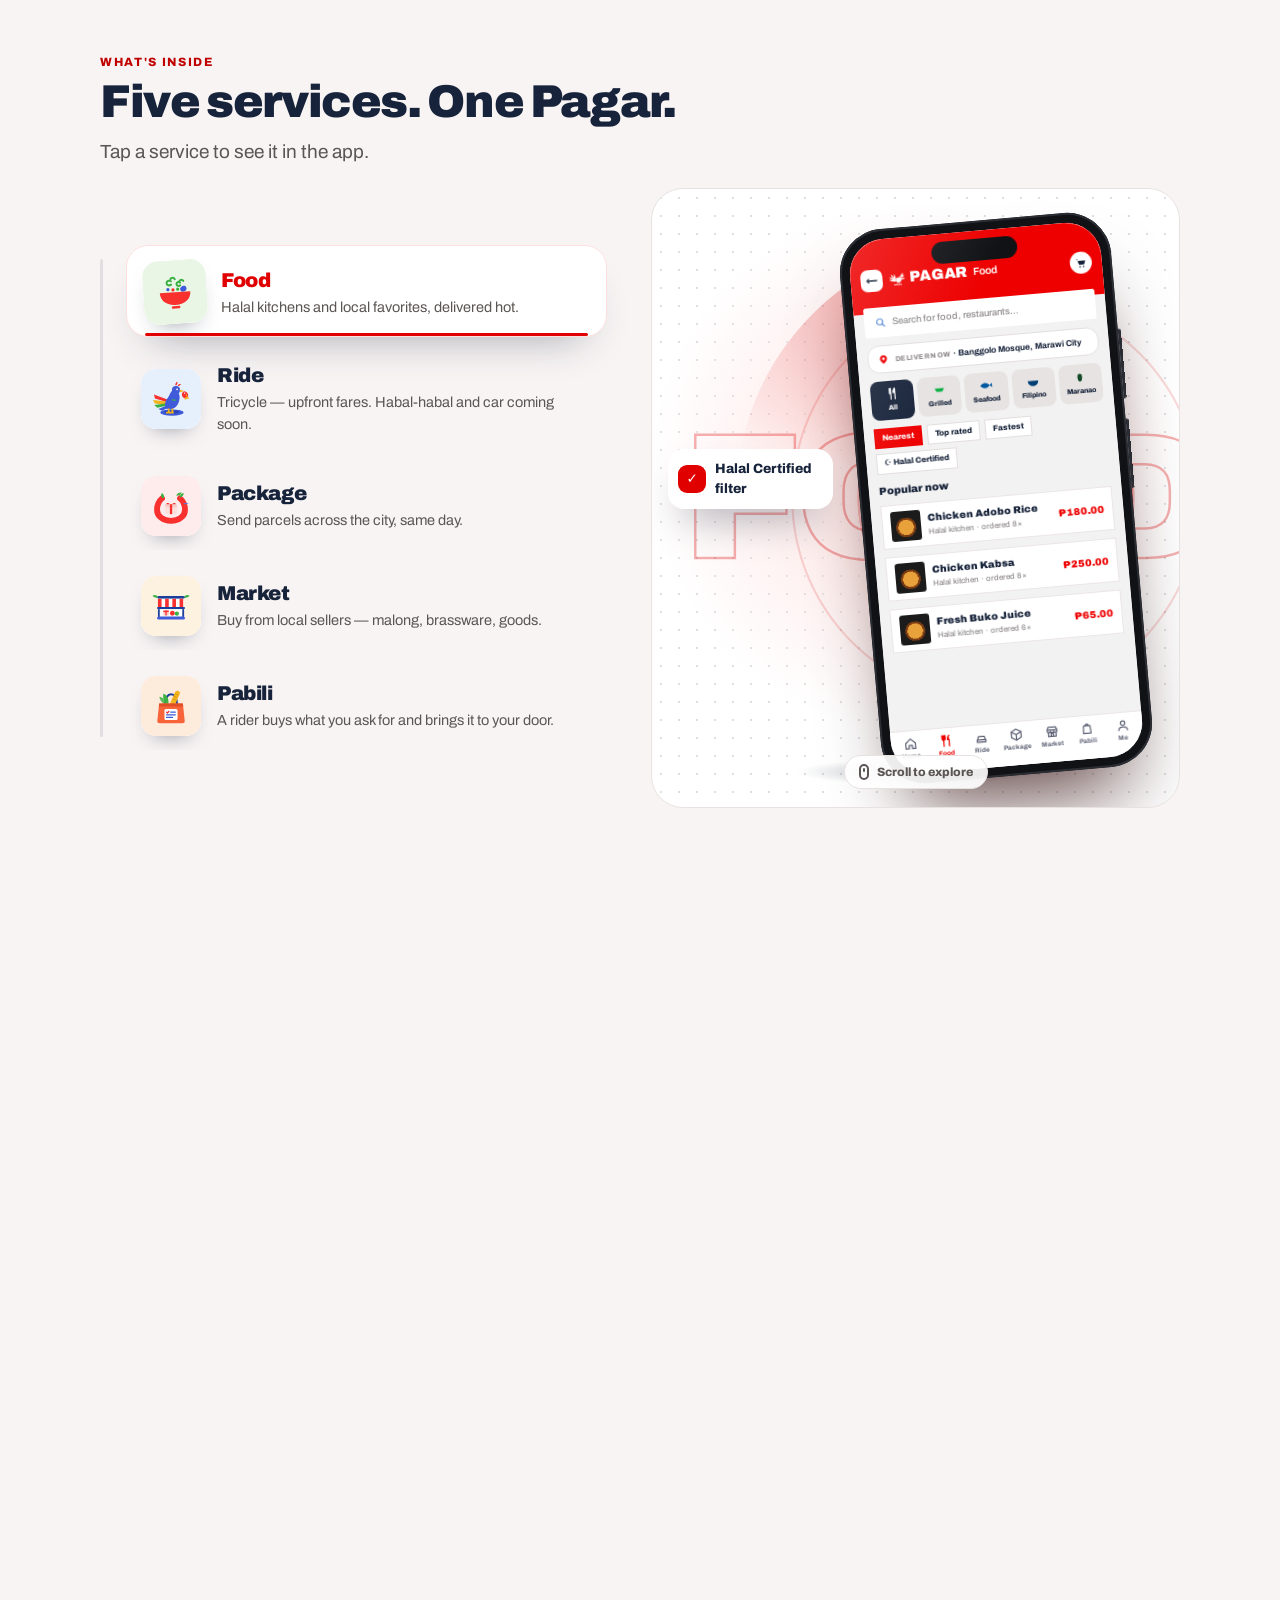
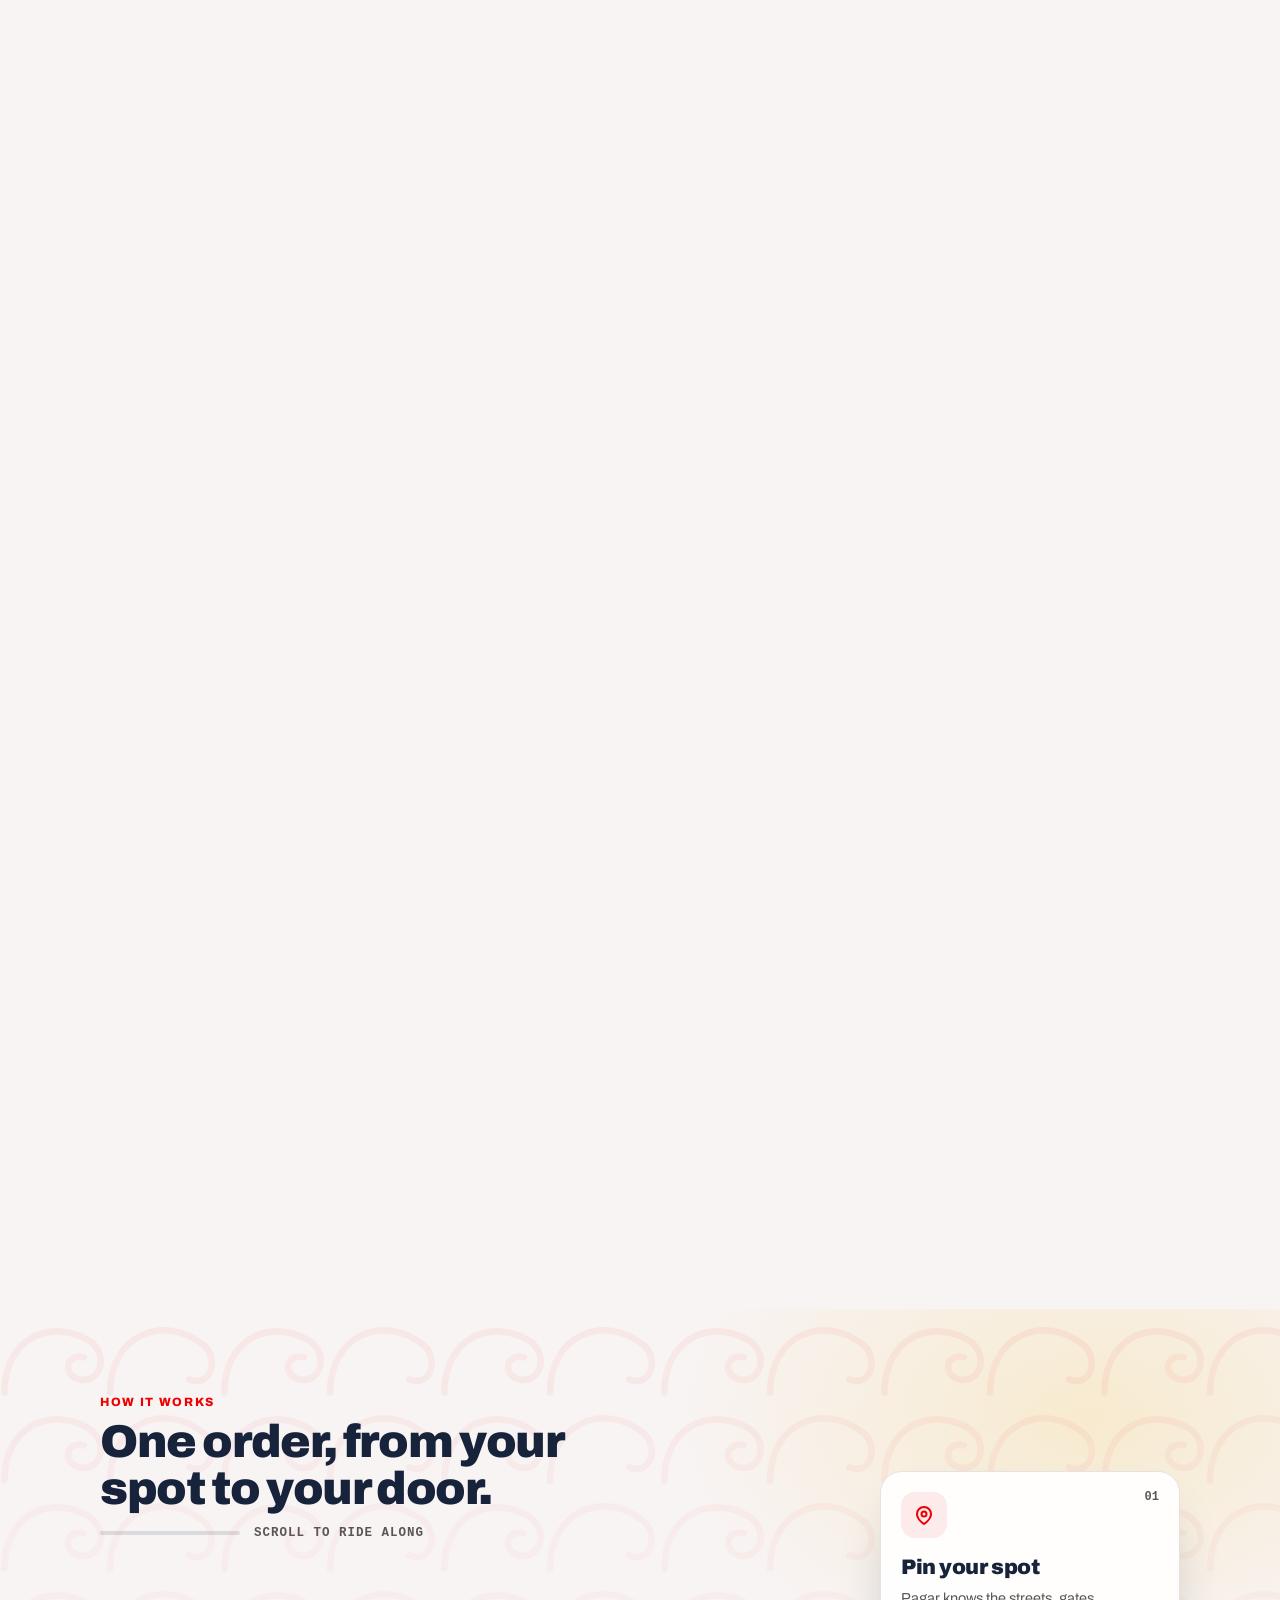
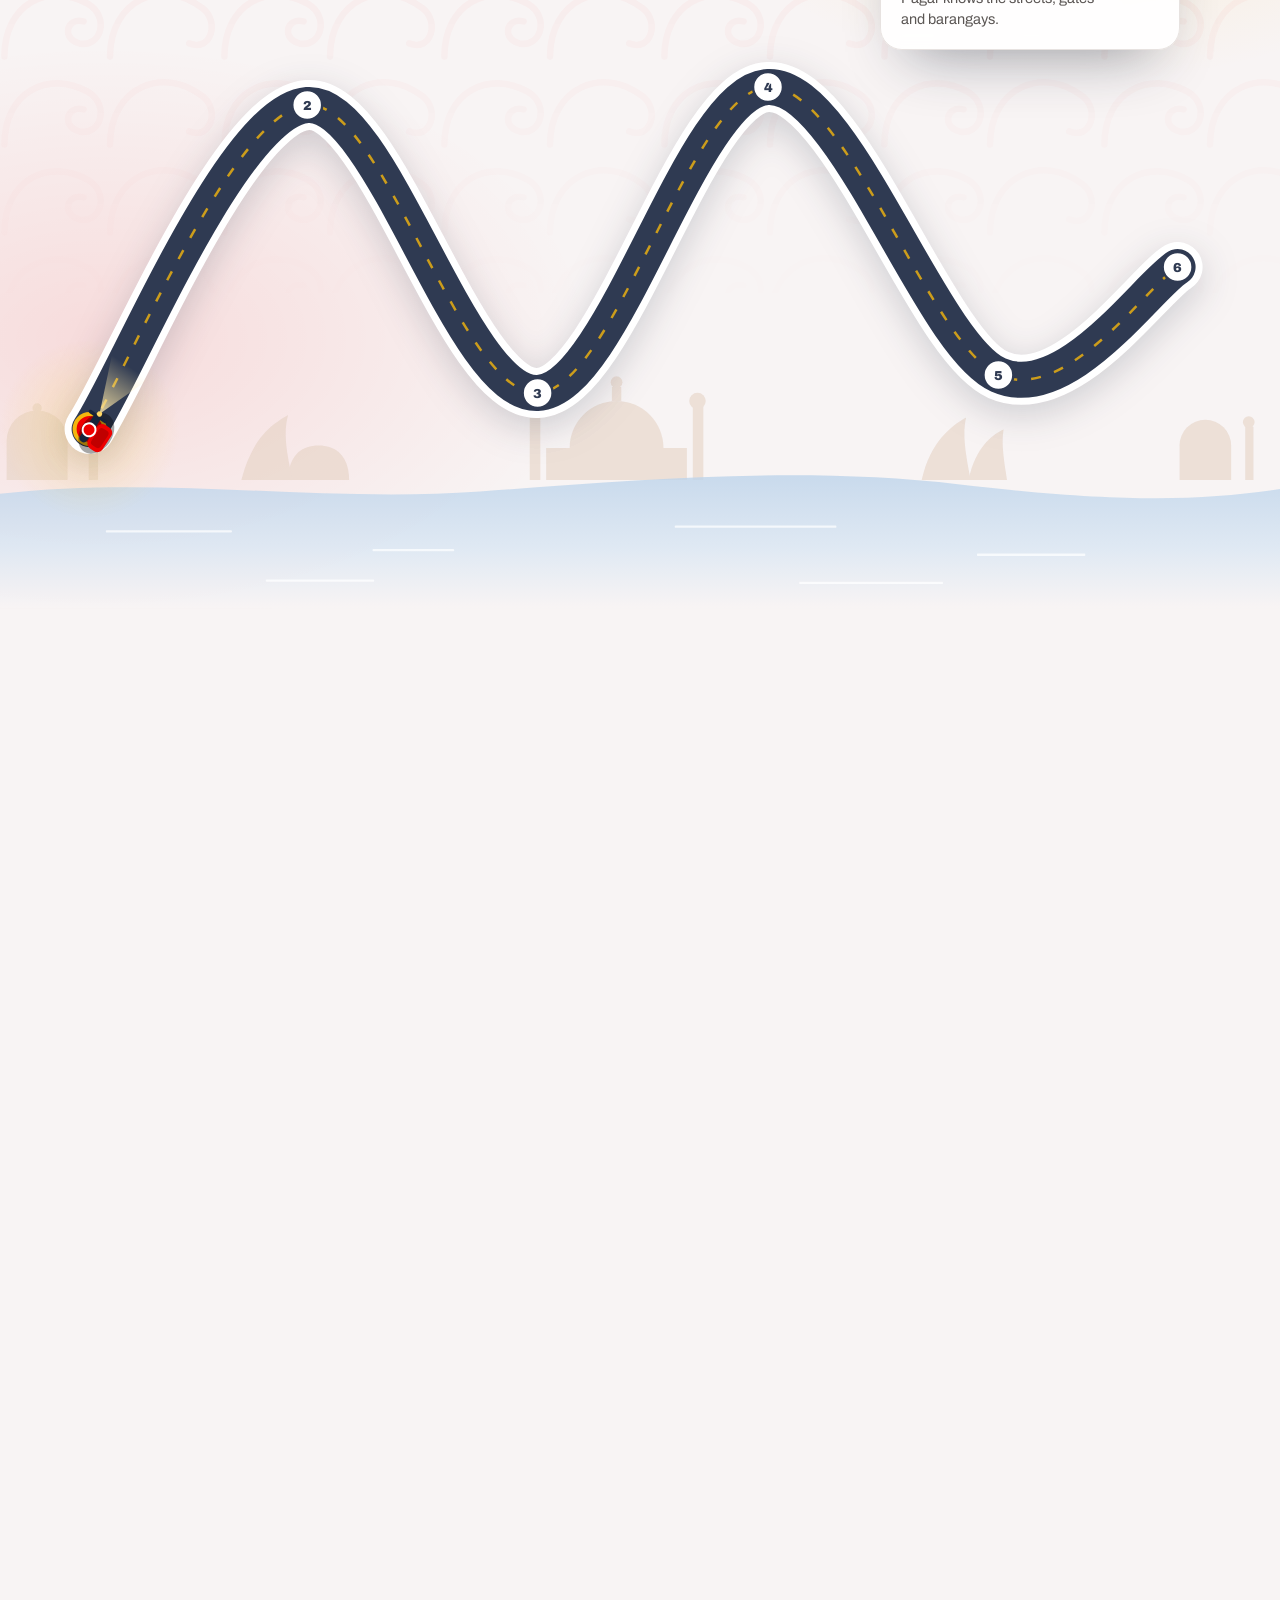
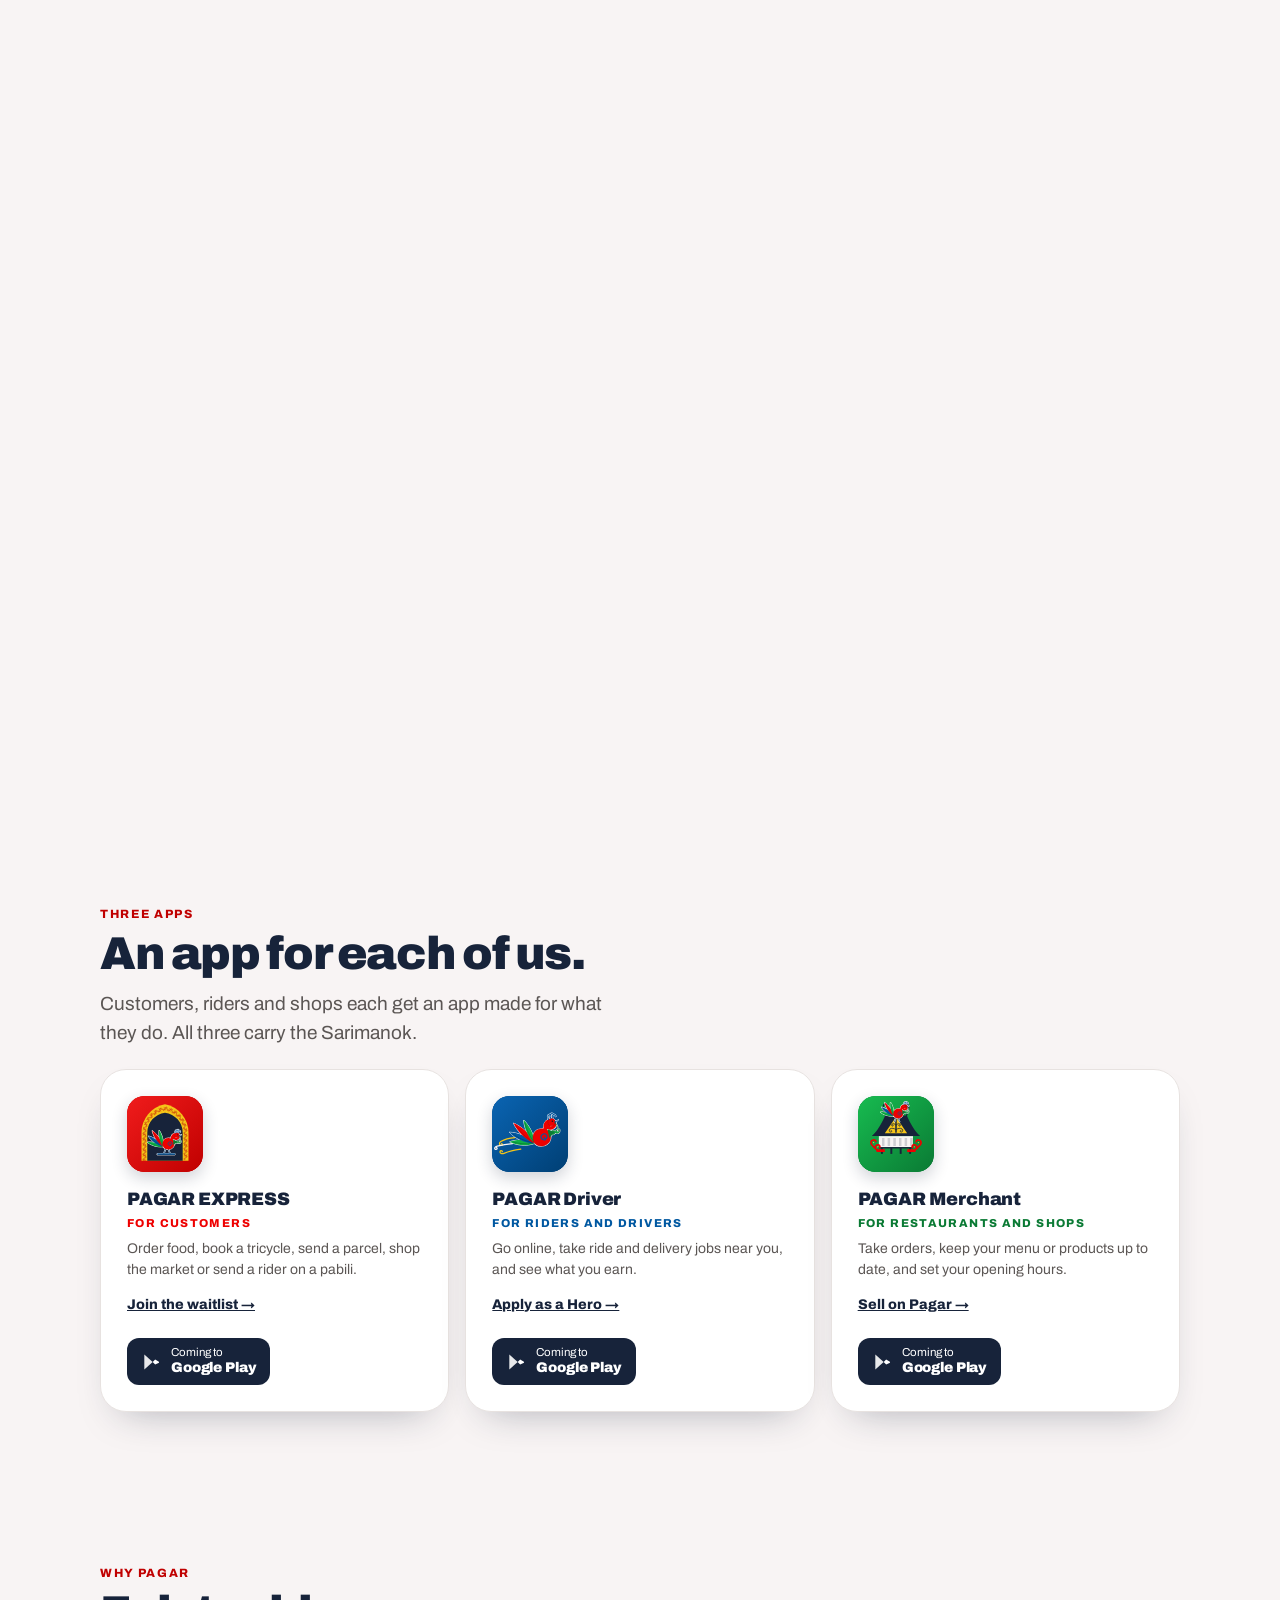
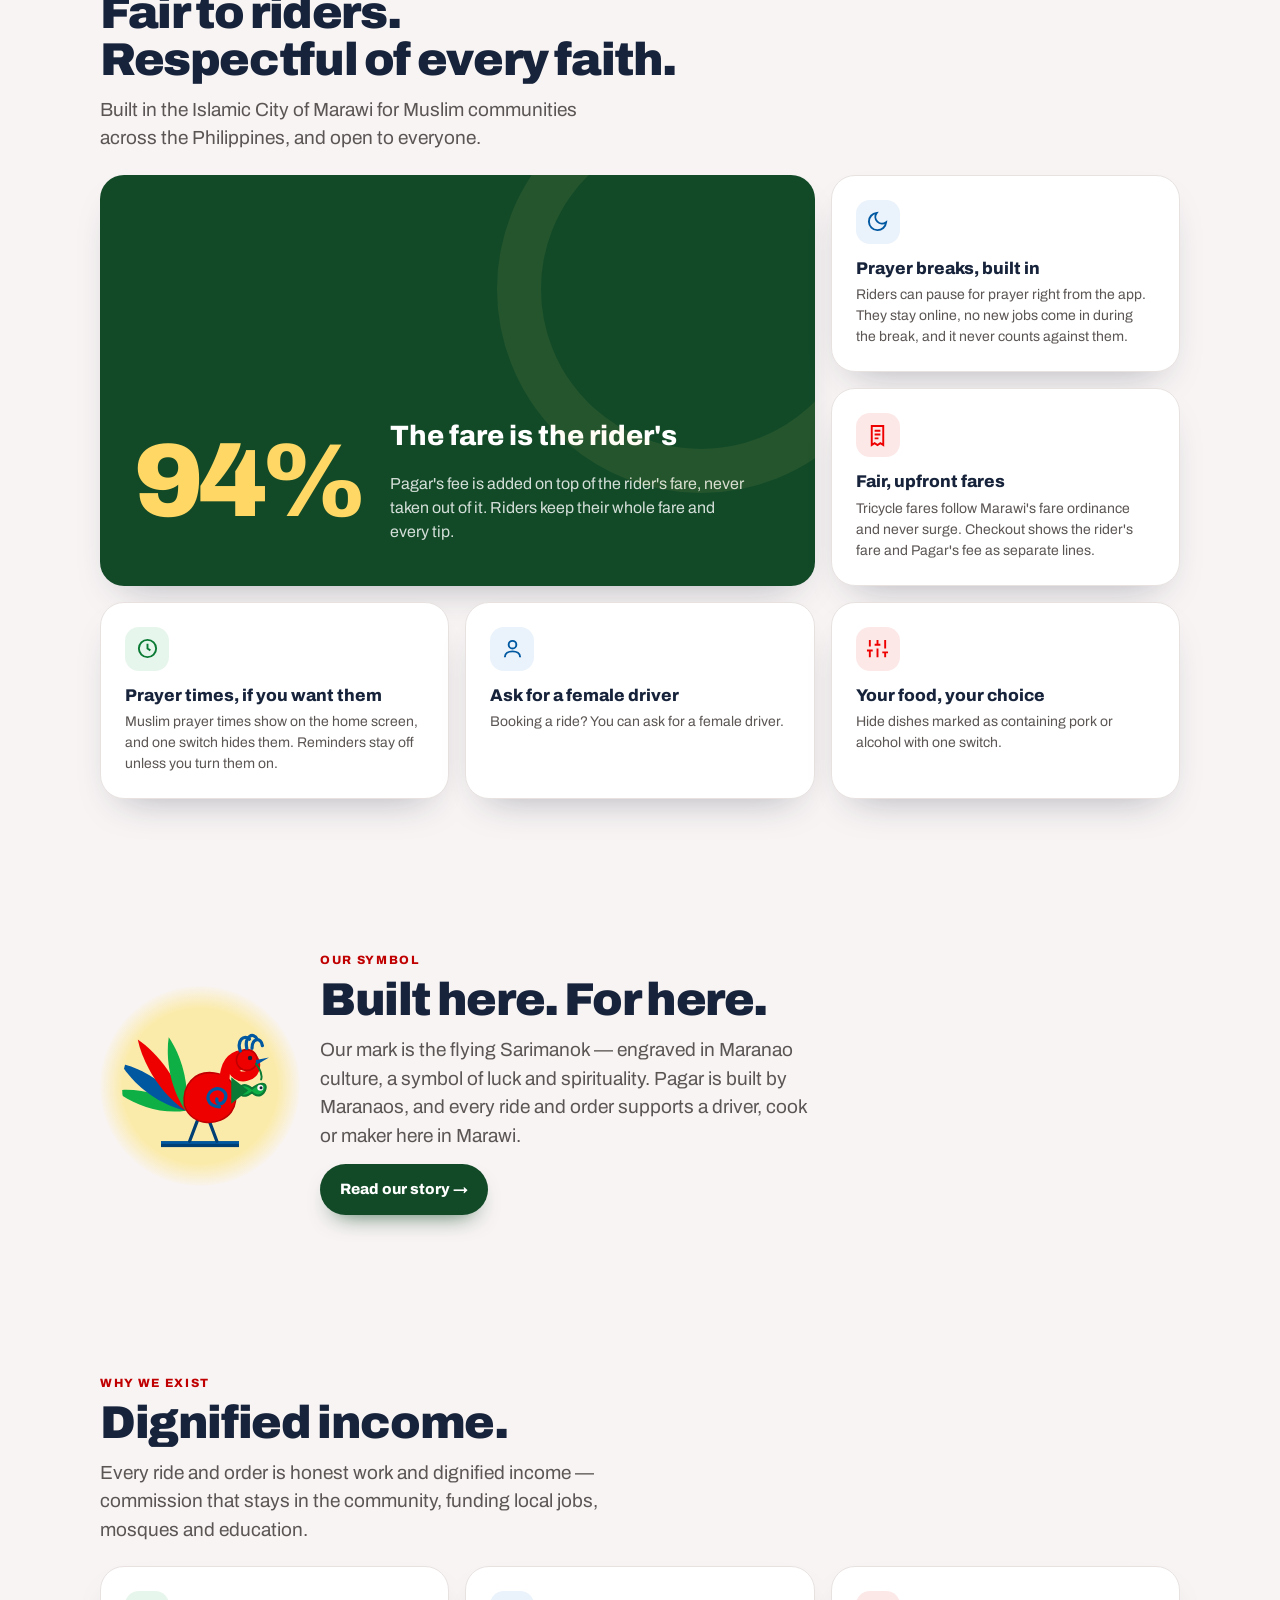
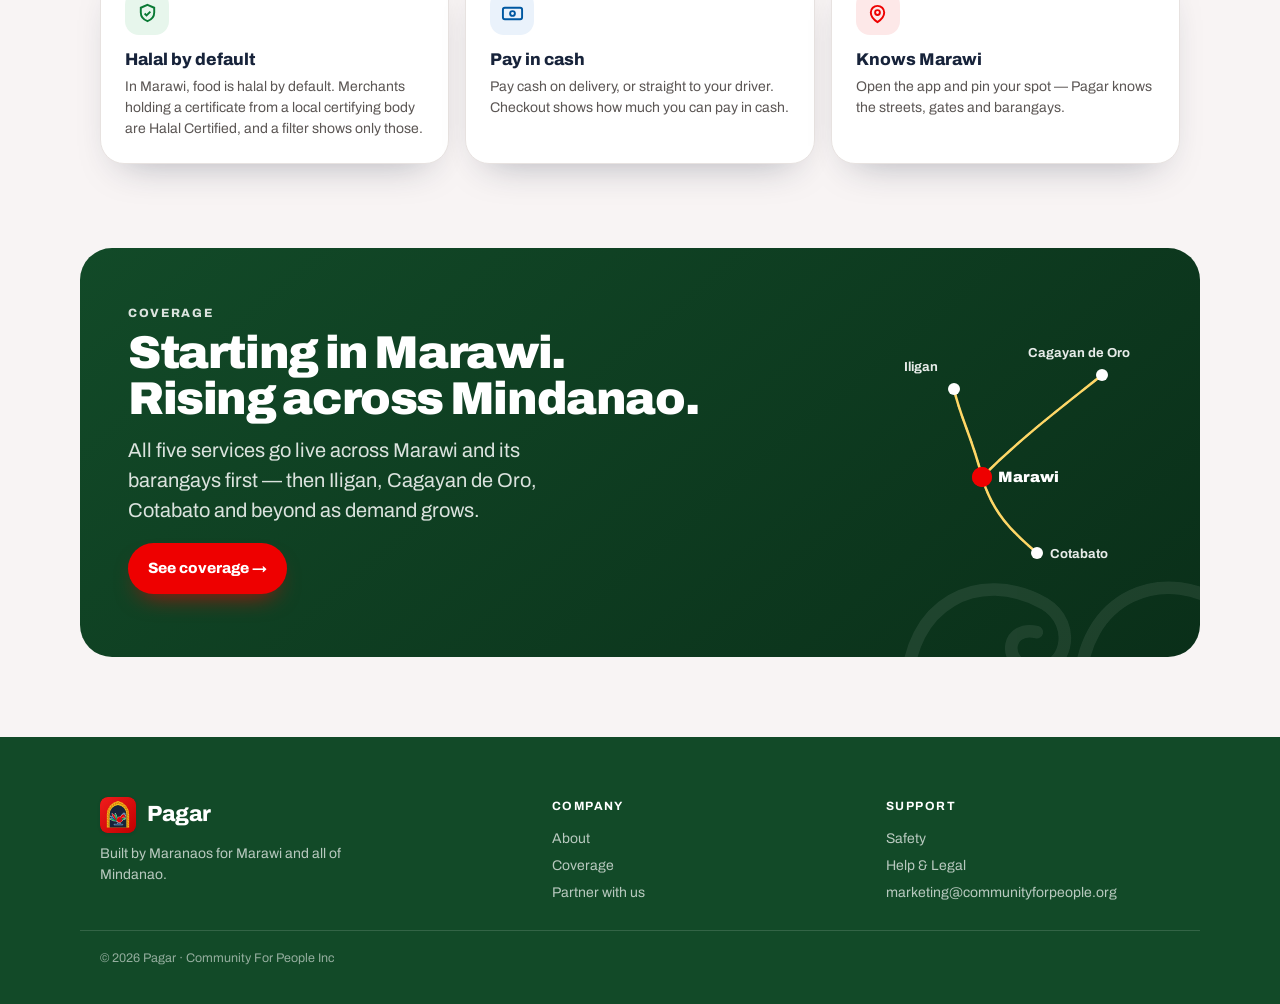
==== commit 7e53aedf: "Install guide with a phone that shows each step; swipe works on services too - 'Install Pagar on And" ====
--- a/index.html
+++ b/index.html
@@ -393,17 +393,93 @@
   #apps .appcard .dl a.dlbtn small{font-weight:600;opacity:.85;font-size:12.5px}
   #apps .appcard[data-app="driver"]{--dl:#0058a1}#apps .appcard[data-app="merchant"]{--dl:#0e7a3a}
   #apps .appcard .dlmeta{font-size:12.5px;color:var(--ka-ink-soft)}
-  .install{margin-top:22px;border-radius:26px;padding:30px;background:radial-gradient(120% 140% at 100% 0%,#1d6b3d 0%,var(--ka-forest) 55%);color:#fff;display:grid;gap:24px;box-shadow:0 30px 50px -34px rgba(18,74,40,.8)}
+  .install{margin-top:22px;border-radius:28px;padding:28px 22px;background:radial-gradient(120% 140% at 100% 0%,#1d6b3d 0%,var(--ka-forest) 55%);color:#fff;display:grid;gap:26px;box-shadow:0 30px 50px -34px rgba(18,74,40,.8);position:relative;overflow:hidden}
+  .install::before{content:"";position:absolute;right:-120px;top:-120px;width:380px;height:380px;border-radius:50%;border:56px solid rgba(255,215,101,.06);pointer-events:none}
   .install[hidden]{display:none}
-  @media(min-width:900px){.install{grid-template-columns:.9fr 1.1fr;padding:38px 42px;align-items:center}}
+  @media(min-width:900px){.install{grid-template-columns:1.15fr .85fr;padding:42px 46px;align-items:center}}
   .install .eyebrow{color:#ffd765!important}
-  .install h3{font-size:clamp(22px,2.6vw,28px);font-weight:900;letter-spacing:-.02em;margin:6px 0 10px}
+  .install h3{font-size:clamp(24px,2.8vw,32px);font-weight:900;letter-spacing:-.025em;margin:6px 0 10px;line-height:1.1}
   .install p{color:rgba(255,255,255,.82);font-size:15.5px;line-height:1.55}
-  .install p.ios{margin-top:12px;font-size:14px;color:rgba(255,255,255,.72)}
+  .install p.ios,.install p.safe{margin-top:10px;font-size:14px;color:rgba(255,255,255,.72)}
+  .install p.ios{margin-top:18px}
   .install p.ios a{color:#ffd765;font-weight:800;display:inline-flex;align-items:center;min-height:36px}
-  .insteps{list-style:none;counter-reset:st;display:grid;gap:12px;margin:0;padding:0}
-  .insteps li{counter-increment:st;display:grid;grid-template-columns:34px 1fr;gap:14px;align-items:start;background:rgba(255,255,255,.07);border:1px solid rgba(255,255,255,.12);border-radius:16px;padding:14px 16px;font-size:15px;line-height:1.5;color:rgba(255,255,255,.9)}
-  .insteps li::before{content:counter(st);display:grid;place-items:center;width:34px;height:34px;border-radius:50%;background:#ffd765;color:var(--ka-forest);font-weight:900;font-size:15px}
+  .igsteps{display:grid;gap:10px;margin-top:20px}
+  .igstep{all:unset;box-sizing:border-box;cursor:pointer;position:relative;overflow:hidden;display:grid;grid-template-columns:36px 1fr;gap:14px;align-items:center;padding:14px 16px;border-radius:18px;background:rgba(255,255,255,.07);border:1px solid rgba(255,255,255,.12);transition:background .3s,border-color .3s,transform .3s,box-shadow .3s}
+  .igstep:hover{background:rgba(255,255,255,.12)}
+  .igstep:focus-visible{outline:3px solid #ffd765;outline-offset:2px}
+  .igstep i{font-style:normal;display:grid;place-items:center;width:36px;height:36px;border-radius:50%;background:rgba(255,215,101,.16);color:#ffd765;font-weight:900;font-size:15px;transition:background .3s,color .3s}
+  .igstep b{display:block;font-size:15.5px;font-weight:800;color:#fff;transition:color .3s}
+  .igstep small{display:block;font-size:13.5px;line-height:1.45;color:rgba(255,255,255,.7);margin-top:2px;transition:color .3s}
+  .igstep[aria-selected="true"]{background:#fff;border-color:#fff;transform:translateX(4px);box-shadow:0 18px 34px -20px rgba(0,0,0,.6)}
+  .igstep[aria-selected="true"] i{background:#ffd765;color:var(--ka-forest)}
+  .igstep[aria-selected="true"] b{color:var(--ka-ink)}
+  .igstep[aria-selected="true"] small{color:var(--ka-ink-soft)}
+  .igstep .bar{position:absolute;left:16px;right:16px;bottom:0;height:3px;border-radius:3px;background:var(--ka-forest);transform:scaleX(0);transform-origin:left}
+  .igsteps.auto .igstep[aria-selected="true"] .bar{animation:kaBar 4.5s linear forwards}
+  .igsteps:not(.auto) .igstep[aria-selected="true"] .bar{transform:scaleX(1);transition:transform .3s}
+  .igstage{display:grid;justify-items:center;gap:14px;position:relative;touch-action:pan-y}
+  .igphone{position:relative;width:236px;height:470px;border-radius:38px;background:#0d1712;box-shadow:0 40px 60px -30px rgba(0,0,0,.7),inset 0 0 0 2px rgba(255,255,255,.08);transform:rotate(2deg);transition:transform .5s}
+  .igstage:hover .igphone{transform:rotate(0) translateY(-4px)}
+  .ignotch{position:absolute;z-index:5;left:50%;top:16px;width:70px;height:18px;margin-left:-35px;border-radius:12px;background:#0d1712}
+  .igscr{position:absolute;inset:10px;border-radius:29px;overflow:hidden;background:#f6f6f8;color:var(--ka-ink);opacity:0;transform:translateX(18px) scale(.98);transition:opacity .45s,transform .45s;font-size:12px}
+  .igscr.on{opacity:1;transform:none}
+  .igscr .tap{position:absolute;right:14px;top:50%;width:22px;height:22px;margin-top:-11px;border-radius:50%;background:rgba(238,0,0,.35);opacity:0}
+  .igscr.on .tap{animation:igTap 1.6s 1.1s ease-out infinite}
+  @keyframes igTap{0%{opacity:0;transform:scale(.4)}20%{opacity:1;transform:scale(1)}60%{opacity:.8;box-shadow:0 0 0 14px rgba(238,0,0,0)}100%{opacity:0;box-shadow:0 0 0 14px rgba(238,0,0,0)}}
+  .igurl{margin:46px 12px 0;display:flex;align-items:center;gap:6px;background:#fff;border:1px solid #e6e6ea;border-radius:999px;padding:7px 12px;font-weight:700;color:#555}
+  .igurl .lock{width:8px;height:9px;border-radius:2px;background:#0e7a3a}
+  .igpage{margin:18px 12px;background:#fff;border-radius:18px;padding:16px;display:grid;justify-items:start;gap:8px;box-shadow:0 10px 20px -16px rgba(0,0,0,.4)}
+  .igpage img,.igdlg img{width:40px;height:40px;border-radius:11px}
+  .igpage b{font-size:13px}
+  .igdl{position:relative;display:block;width:100%;box-sizing:border-box;background:#e00000;color:#fff;font-weight:800;border-radius:999px;padding:9px 12px}
+  .igsheet{position:absolute;left:0;right:0;bottom:0;background:#fff;border-radius:20px 20px 0 0;padding:16px 14px 20px;box-shadow:0 -12px 24px -14px rgba(0,0,0,.35);transform:translateY(105%);transition:transform .5s .6s cubic-bezier(.2,.9,.3,1)}
+  .s1.on .igsheet{transform:none}
+  .igfile{display:flex;align-items:center;gap:10px}
+  .igfile .apk{display:grid;place-items:center;width:36px;height:36px;border-radius:9px;background:#d9f1e1;color:#0e7a3a;font-weight:900;font-size:11px}
+  .igfile b{display:block;font-size:12.5px}.igfile small{color:#777;font-size:11px}
+  .igbtns{display:flex;justify-content:flex-end;gap:16px;margin-top:14px;font-weight:800;color:#555}
+  .igbtns .go{position:relative;color:#0058a1;padding-right:2px}
+  .igbtns .go .tap{right:-6px}
+  .igbar{margin-top:44px;padding:10px 14px;font-weight:800;font-size:14px}
+  .igapp{display:flex;align-items:center;gap:10px;padding:10px 14px}
+  .igapp .globe{width:30px;height:30px;border-radius:50%;background:conic-gradient(#e00000 0 33%,#f4b60e 0 66%,#0e7a3a 0);box-shadow:inset 0 0 0 7px #fff,inset 0 0 0 11px #0058a1}
+  .igrow{position:relative;margin:8px 12px;background:#fff;border-radius:16px;padding:14px;display:flex;align-items:center;justify-content:space-between;font-weight:700;box-shadow:0 10px 20px -16px rgba(0,0,0,.4)}
+  .igrow .tap{right:16px}
+  .sw{width:36px;height:20px;border-radius:20px;background:#cfcfd6;position:relative;transition:background .3s 1.3s}
+  .sw i{position:absolute;left:2px;top:2px;width:16px;height:16px;border-radius:50%;background:#fff;box-shadow:0 1px 3px rgba(0,0,0,.3);transition:transform .3s 1.3s}
+  .s2.on .sw{background:#0e7a3a}.s2.on .sw i{transform:translateX(16px)}
+  .ignote{margin:6px 16px;color:#777;font-size:11px}
+  .igother{margin:18px 12px 0;display:grid;gap:8px;opacity:.55}.igother span{display:flex;align-items:center;gap:10px;background:#fff;border-radius:14px;padding:12px}.igother i{width:24px;height:24px;border-radius:50%;background:#e4e4ea}.igother b{height:8px;width:60%;border-radius:8px;background:#e4e4ea}
+  .igdim{position:absolute;inset:0;background:linear-gradient(#cfd8d2,#a9b8ae)}
+  .igdlg{position:absolute;left:12px;right:12px;top:50%;transform:translateY(-50%);background:#fff;border-radius:22px;padding:18px 16px 14px;display:grid;justify-items:center;gap:6px;text-align:center;box-shadow:0 20px 40px -20px rgba(0,0,0,.5)}
+  .igdlg b{font-size:14px}.igdlg small{color:#666;font-size:11.5px}
+  .igdlg .igbtns{justify-self:stretch}
+  .igprog{width:100%;height:5px;border-radius:5px;background:#e8e8ee;overflow:hidden;margin-top:6px}
+  .igprog i{display:block;height:100%;width:100%;background:#0e7a3a;transform:scaleX(0);transform-origin:left}
+  .s3.on .igprog i{transition:transform 1.6s 2s ease-in-out;transform:scaleX(1)}
+  .s4{background:linear-gradient(160deg,#1d6b3d,#0d3a20)}
+  .ighome{display:grid;grid-template-columns:repeat(4,1fr);gap:16px 12px;padding:60px 18px 0}
+  .ighome span{aspect-ratio:1;border-radius:12px;background:rgba(255,255,255,.18)}
+  .ighome .pg{position:relative;background:none}
+  .ighome .pg img{width:100%;height:100%;border-radius:12px;display:block}
+  .s4.on .ighome .pg img{animation:igBounce 1s .5s ease-out}
+  .ighome .pg .tap{right:auto;left:50%;margin-left:-11px}
+  @keyframes igBounce{30%{transform:scale(1.15)}60%{transform:scale(.95)}100%{transform:none}}
+  .igwelcome{position:absolute;inset:0;background:#e00000;color:#fff;display:grid;place-content:center;justify-items:center;gap:8px;text-align:center;opacity:0;transform:scale(.6);transform-origin:20% 45%;transition:opacity .4s 2.3s,transform .5s 2.3s cubic-bezier(.2,.9,.3,1)}
+  .igwelcome img{border-radius:16px}.igwelcome b{font-size:16px}
+  .igwelcome span{background:#fff;color:#e00000;font-weight:800;border-radius:999px;padding:8px 14px;margin-top:6px}
+  .s4.on .igwelcome{opacity:1;transform:none}
+  .iglbl{display:none}
+  .igdots{display:flex;gap:6px}.igdots i{width:7px;height:7px;border-radius:7px;background:rgba(255,255,255,.3);transition:width .3s,background .3s}.igdots i.on{width:22px;background:#ffd765}
+  @media(max-width:899px){
+    .install .inhead{display:contents}.install .inhead>*{order:0}.igstage{order:1}.install .igsteps{order:2}.install p.ios,.install p.safe{order:3;margin-top:0}
+    .install{gap:16px}.igphone{transform:none}.igstage:hover .igphone{transform:none}
+    .igsteps{display:flex;gap:10px;margin:0 -22px;padding:4px 22px 12px;overflow-x:auto;scroll-snap-type:x mandatory;scrollbar-width:none}
+    .igsteps::-webkit-scrollbar{display:none}
+    .igstep{flex:0 0 min(82%,360px);scroll-snap-align:center;align-items:start}
+    .igstep[aria-selected="true"]{transform:none}
+  }
+  @media(prefers-reduced-motion:reduce){.igscr,.igsheet,.sw,.sw i,.igprog i,.igwelcome,.igphone{transition:none!important}.igscr .tap,.s4.on .ighome .pg img,.igsteps.auto .igstep .bar{animation:none!important}}
   .whygrid{display:grid;gap:16px}
   @media(min-width:640px){.whygrid{grid-template-columns:repeat(6,1fr)}.whygrid .card{grid-column:span 3}.whygrid .card.lead{grid-column:1/-1}}
   @media(min-width:640px) and (max-width:899px){.whygrid .card:last-child{grid-column:1/-1}}
@@ -930,20 +1006,35 @@
         <div class="appcard" data-app="driver"><img src="assets/brand/driver-icon.svg" width="88" height="88" alt="PAGAR Driver app icon"><div><b>PAGAR Driver</b><span class="who b" data-en="For riders and drivers" data-fil="Para sa rider at driver">For riders and drivers</span><p data-en="Go online, take ride and delivery jobs near you, and see what you earn." data-fil="Mag-online, tumanggap ng sakay at delivery malapit sa iyo, at tingnan ang kita mo.">Go online, take ride and delivery jobs near you, and see what you earn.</p><a href="partners.html" data-en="Apply as a Hero →" data-fil="Mag-apply bilang Hero →">Apply as a Hero →</a><span class="store" aria-label="Coming to Google Play"><svg viewBox="0 0 24 24" aria-hidden="true"><path d="M4 3l10 9-10 9z" fill="currentColor" opacity=".9"/><path d="M14 12l3-3 4 2.3c.9.5.9 1.4 0 1.9L17 15z" fill="currentColor"/></svg><span>Coming to<b>Google Play</b></span></span></div></div>
         <div class="appcard" data-app="merchant"><img src="assets/brand/merchant-icon.svg" width="88" height="88" alt="PAGAR Merchant app icon"><div><b>PAGAR Merchant</b><span class="who g" data-en="For restaurants and shops" data-fil="Para sa restawran at tindahan">For restaurants and shops</span><p data-en="Take orders, keep your menu or products up to date, and set your opening hours." data-fil="Tumanggap ng order, panatilihing updated ang menu o paninda, at itakda ang oras ng pagbukas.">Take orders, keep your menu or products up to date, and set your opening hours.</p><a href="partners.html" data-en="Sell on Pagar →" data-fil="Magbenta sa Pagar →">Sell on Pagar →</a><span class="store" aria-label="Coming to Google Play"><svg viewBox="0 0 24 24" aria-hidden="true"><path d="M4 3l10 9-10 9z" fill="currentColor" opacity=".9"/><path d="M14 12l3-3 4 2.3c.9.5.9 1.4 0 1.9L17 15z" fill="currentColor"/></svg><span>Coming to<b>Google Play</b></span></span></div></div>
       </div>
-      <!-- Shown by assets/getapp.js once a download link is set there; hidden until then. -->
+      <!-- Shown by assets/getapp.js once a download link is set there (or with ?getapp=preview); hidden until then. -->
       <div class="install" id="install" hidden>
         <div class="inhead">
           <div class="eyebrow" data-en="Get the app now">Get the app now</div>
-          <h3 data-en="How to install on Android">How to install on Android</h3>
-          <p data-en="While we wait for Google Play, Android phones can install Pagar straight from this page.">While we wait for Google Play, Android phones can install Pagar straight from this page.</p>
+          <h3 data-en="Install Pagar on Android in four steps">Install Pagar on Android in four steps</h3>
+          <p data-en="While we wait for Google Play, Android phones can install Pagar straight from this page. It takes about a minute.">While we wait for Google Play, Android phones can install Pagar straight from this page. It takes about a minute.</p>
+          <div class="igsteps" role="tablist" aria-label="Install steps">
+            <button type="button" class="igstep" role="tab" id="igs1" aria-controls="igstage" aria-selected="true" tabindex="0"><i>1</i><span><b data-en="Tap Download">Tap Download</b><small data-en="If your browser asks whether to keep the file, choose Download anyway.">If your browser asks whether to keep the file, choose Download anyway.</small></span><em class="bar" aria-hidden="true"></em></button>
+            <button type="button" class="igstep" role="tab" id="igs2" aria-controls="igstage" aria-selected="false" tabindex="-1"><i>2</i><span><b data-en="Allow installs from your browser">Allow installs from your browser</b><small data-en="Your phone asks this once. Turn on Allow from this source, then go back.">Your phone asks this once. Turn on Allow from this source, then go back.</small></span><em class="bar" aria-hidden="true"></em></button>
+            <button type="button" class="igstep" role="tab" id="igs3" aria-controls="igstage" aria-selected="false" tabindex="-1"><i>3</i><span><b data-en="Install">Install</b><small data-en="Open the downloaded file and tap Install. If Play Protect offers to scan it, let it.">Open the downloaded file and tap Install. If Play Protect offers to scan it, let it.</small></span><em class="bar" aria-hidden="true"></em></button>
+            <button type="button" class="igstep" role="tab" id="igs4" aria-controls="igstage" aria-selected="false" tabindex="-1"><i>4</i><span><b data-en="Open and sign up">Open and sign up</b><small data-en="Find Pagar on your home screen, open it and create your account.">Find Pagar on your home screen, open it and create your account.</small></span><em class="bar" aria-hidden="true"></em></button>
+          </div>
           <p class="ios" data-en-html="On iPhone? Pagar for iPhone is on its way. &lt;a href=&quot;#waitForm&quot;&gt;Join the waitlist&lt;/a&gt; and we&#39;ll tell you when it&#39;s ready.">On iPhone? Pagar for iPhone is on its way. <a href="#waitForm">Join the waitlist</a> and we'll tell you when it's ready.</p>
+          <p class="safe" data-en="Only install Pagar from this page, and soon from Google Play. New versions are posted here.">Only install Pagar from this page, and soon from Google Play. New versions are posted here.</p>
         </div>
-        <ol class="insteps">
-          <li data-en="Tap Download. If your phone asks whether to allow installs from your browser, choose Allow.">Tap Download. If your phone asks whether to allow installs from your browser, choose Allow.</li>
-          <li data-en="Open the downloaded file and tap Install.">Open the downloaded file and tap Install.</li>
-          <li data-en="Open the app and create your account.">Open the app and create your account.</li>
-          <li data-en="Only install Pagar from this page, and soon from Google Play. New versions are posted here.">Only install Pagar from this page, and soon from Google Play. New versions are posted here.</li>
-        </ol>
+        <div class="igstage" id="igstage" role="tabpanel" aria-labelledby="igs1">
+          <div class="igphone" aria-hidden="true"><div class="ignotch"></div>
+            <div class="igscr s1 on"><div class="igurl"><span class="lock"></span>pagarexpress.com</div>
+              <div class="igpage"><img src="assets/brand/pagar-icon.svg" alt="" width="40" height="40"><b>PAGAR EXPRESS</b><span class="igdl">Download for Android<i class="tap"></i></span></div>
+              <div class="igsheet"><div class="igfile"><span class="apk">APK</span><span><b>pagar-express.apk</b><small>48 MB</small></span></div><div class="igbtns"><span>Cancel</span><span class="go">Download anyway<i class="tap"></i></span></div></div></div>
+            <div class="igscr s2"><div class="igbar">&#8249;&nbsp; Install unknown apps</div>
+              <div class="igapp"><span class="globe"></span><b>Chrome</b></div>
+              <div class="igrow"><span>Allow from this source</span><span class="sw"><i></i></span><i class="tap"></i></div>
+              <p class="ignote">Only allow this for apps you trust.</p><div class="igother"><span><i></i><b></b></span><span><i></i><b></b></span><span><i></i><b></b></span></div></div>
+            <div class="igscr s3"><div class="igdim"></div><div class="igdlg"><img src="assets/brand/pagar-icon.svg" alt="" width="40" height="40"><b>PAGAR EXPRESS</b><small>Do you want to install this app?</small><div class="igprog"><i></i></div><div class="igbtns"><span>Cancel</span><span class="go">Install<i class="tap"></i></span></div></div></div>
+            <div class="igscr s4"><div class="ighome"><span></span><span></span><span></span><span></span><span></span><span></span><span></span><span></span><span class="pg"><img src="assets/brand/pagar-icon.svg" alt="" width="40" height="40"><i class="tap"></i></span><span></span><span></span><span></span></div><div class="iglbl">PAGAR</div><div class="igwelcome"><img src="assets/brand/pagar-icon.svg" alt="" width="64" height="64"><b>Welcome to Pagar</b><span>Create your account</span></div></div>
+          </div>
+          <div class="igdots" aria-hidden="true"><i class="on"></i><i></i><i></i><i></i></div>
+        </div>
       </div>
     </div>
   </section>
@@ -1192,6 +1283,31 @@
     if(!n) return; e.preventDefault(); stop();
     if(scrolly){ goTo(cur+n); tabs[cur].focus({preventScroll:true}); } else show(cur+n,true);
   });
+  /* ---- phones: swiping works as well as tapping ---- */
+  /* swipe the row of service cards: the card that settles at the front is shown */
+  var swipeT=null, userSwipe=false;
+  list.addEventListener("touchstart",function(){ userSwipe=true; },{passive:true});
+  list.addEventListener("scroll",function(){
+    if(window.innerWidth>=900||!userSwipe) return;
+    clearTimeout(swipeT);
+    swipeT=setTimeout(function(){
+      userSwipe=false;
+      var x=list.scrollLeft+20, best=0, d=1e9;
+      tabs.forEach(function(t,i){ var dd=Math.abs(t.offsetLeft-x); if(dd<d){ d=dd; best=i; } });
+      if(list.scrollLeft+list.clientWidth>=list.scrollWidth-4) best=N-1; /* swiped to the end */
+      if(best!==cur){ stop(); show(best,false); }
+    },140);
+  },{passive:true});
+  /* swipe the phone screen itself: left for the next service, right for the one before */
+  var sx=0, sy=0;
+  stage.addEventListener("touchstart",function(e){ var p=e.touches[0]; sx=p.clientX; sy=p.clientY; },{passive:true});
+  stage.addEventListener("touchend",function(e){
+    var p=e.changedTouches[0], dx=p.clientX-sx, dy=p.clientY-sy;
+    if(Math.abs(dx)<45||Math.abs(dx)<Math.abs(dy)*1.3) return;
+    stop();
+    if(scrolly) goTo(cur+(dx<0?1:-1)); else show(cur+(dx<0?1:-1));
+  },{passive:true});
+
   if(!calm) list.classList.add("auto");
   show(0); measure();
   if("IntersectionObserver" in window){
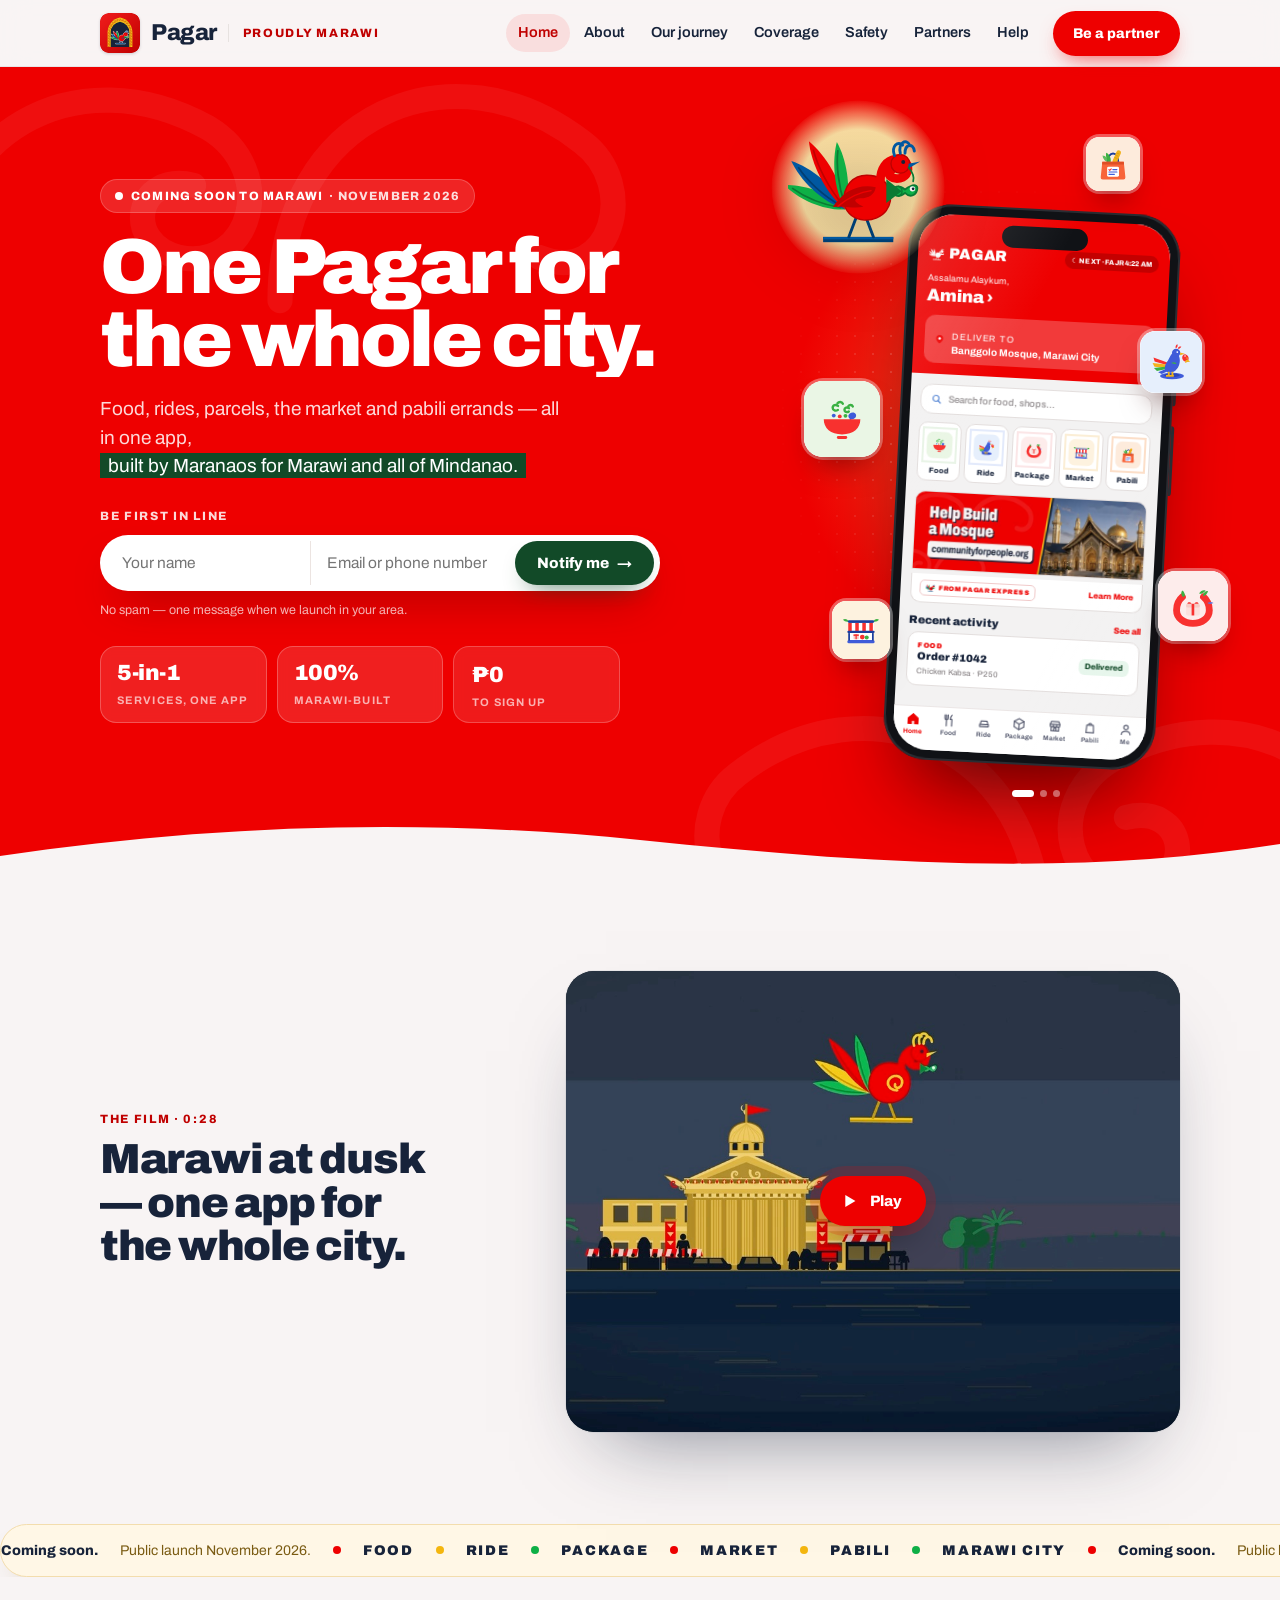
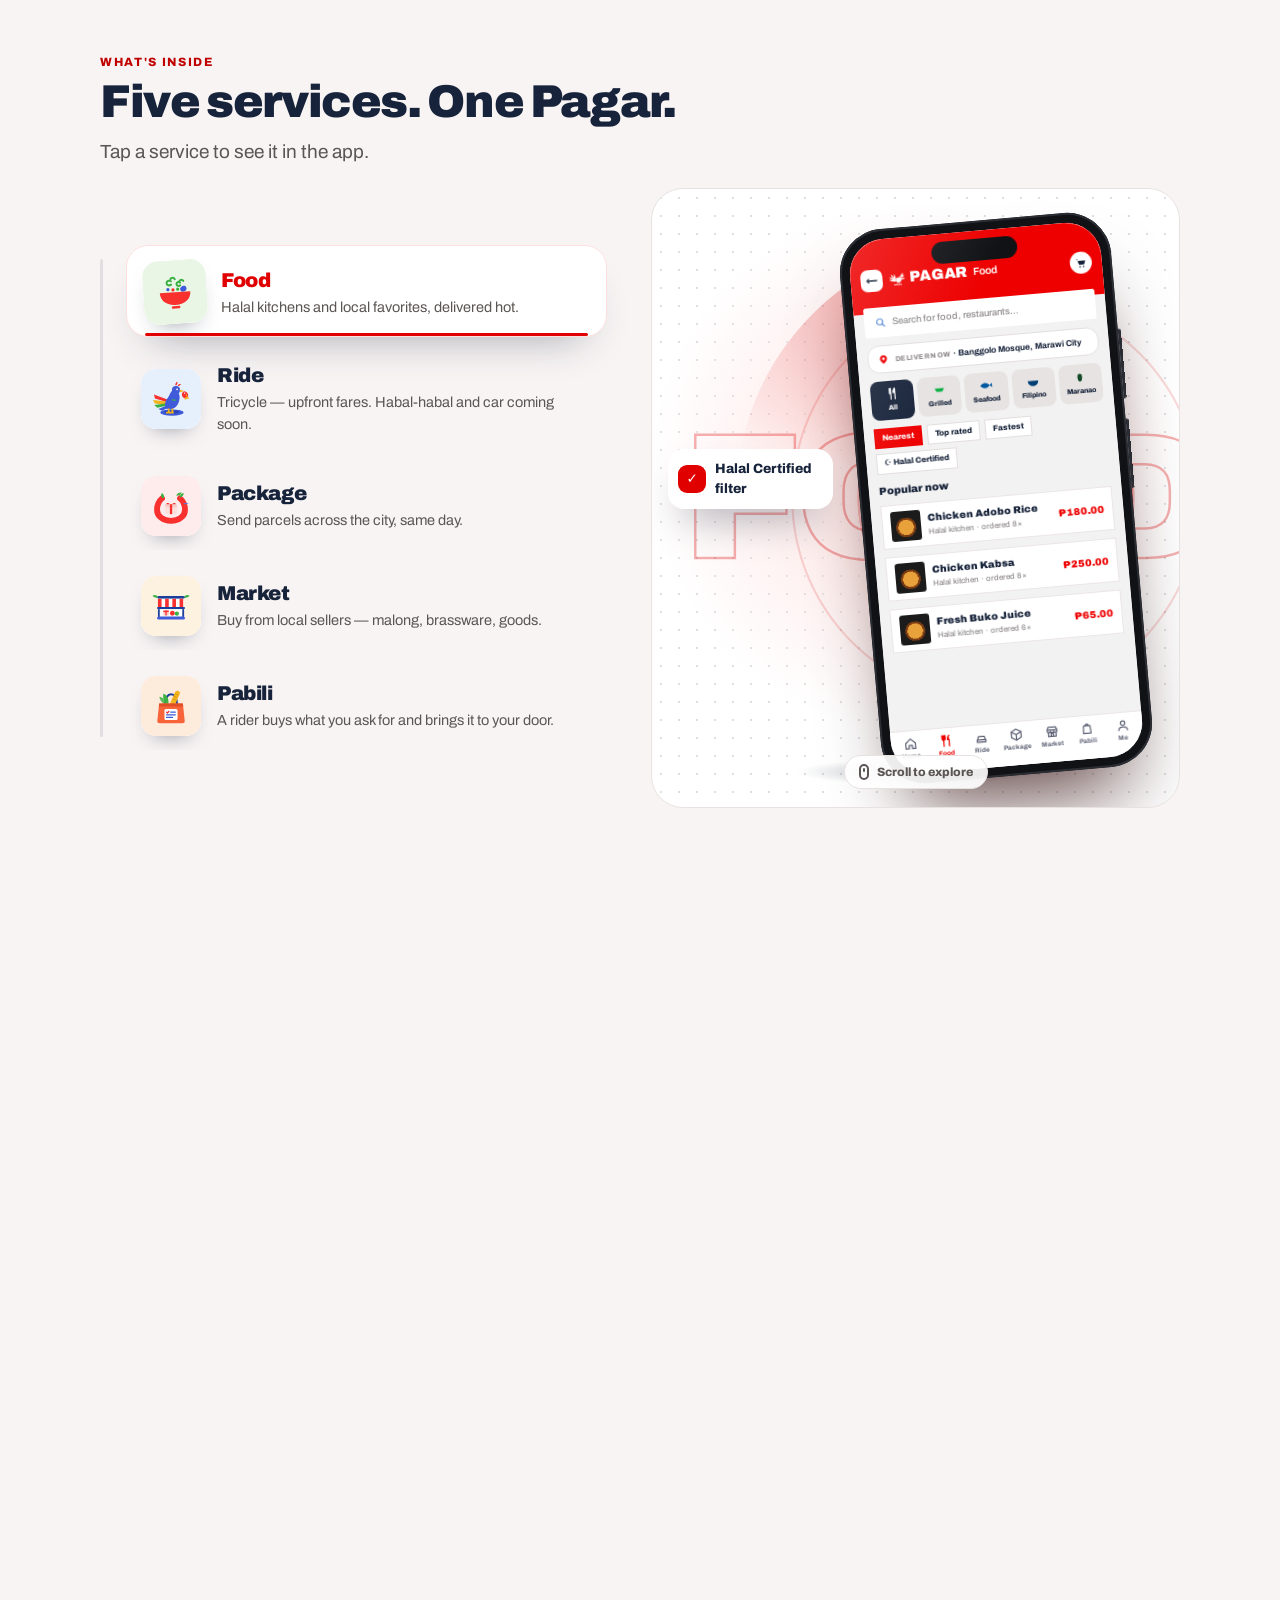
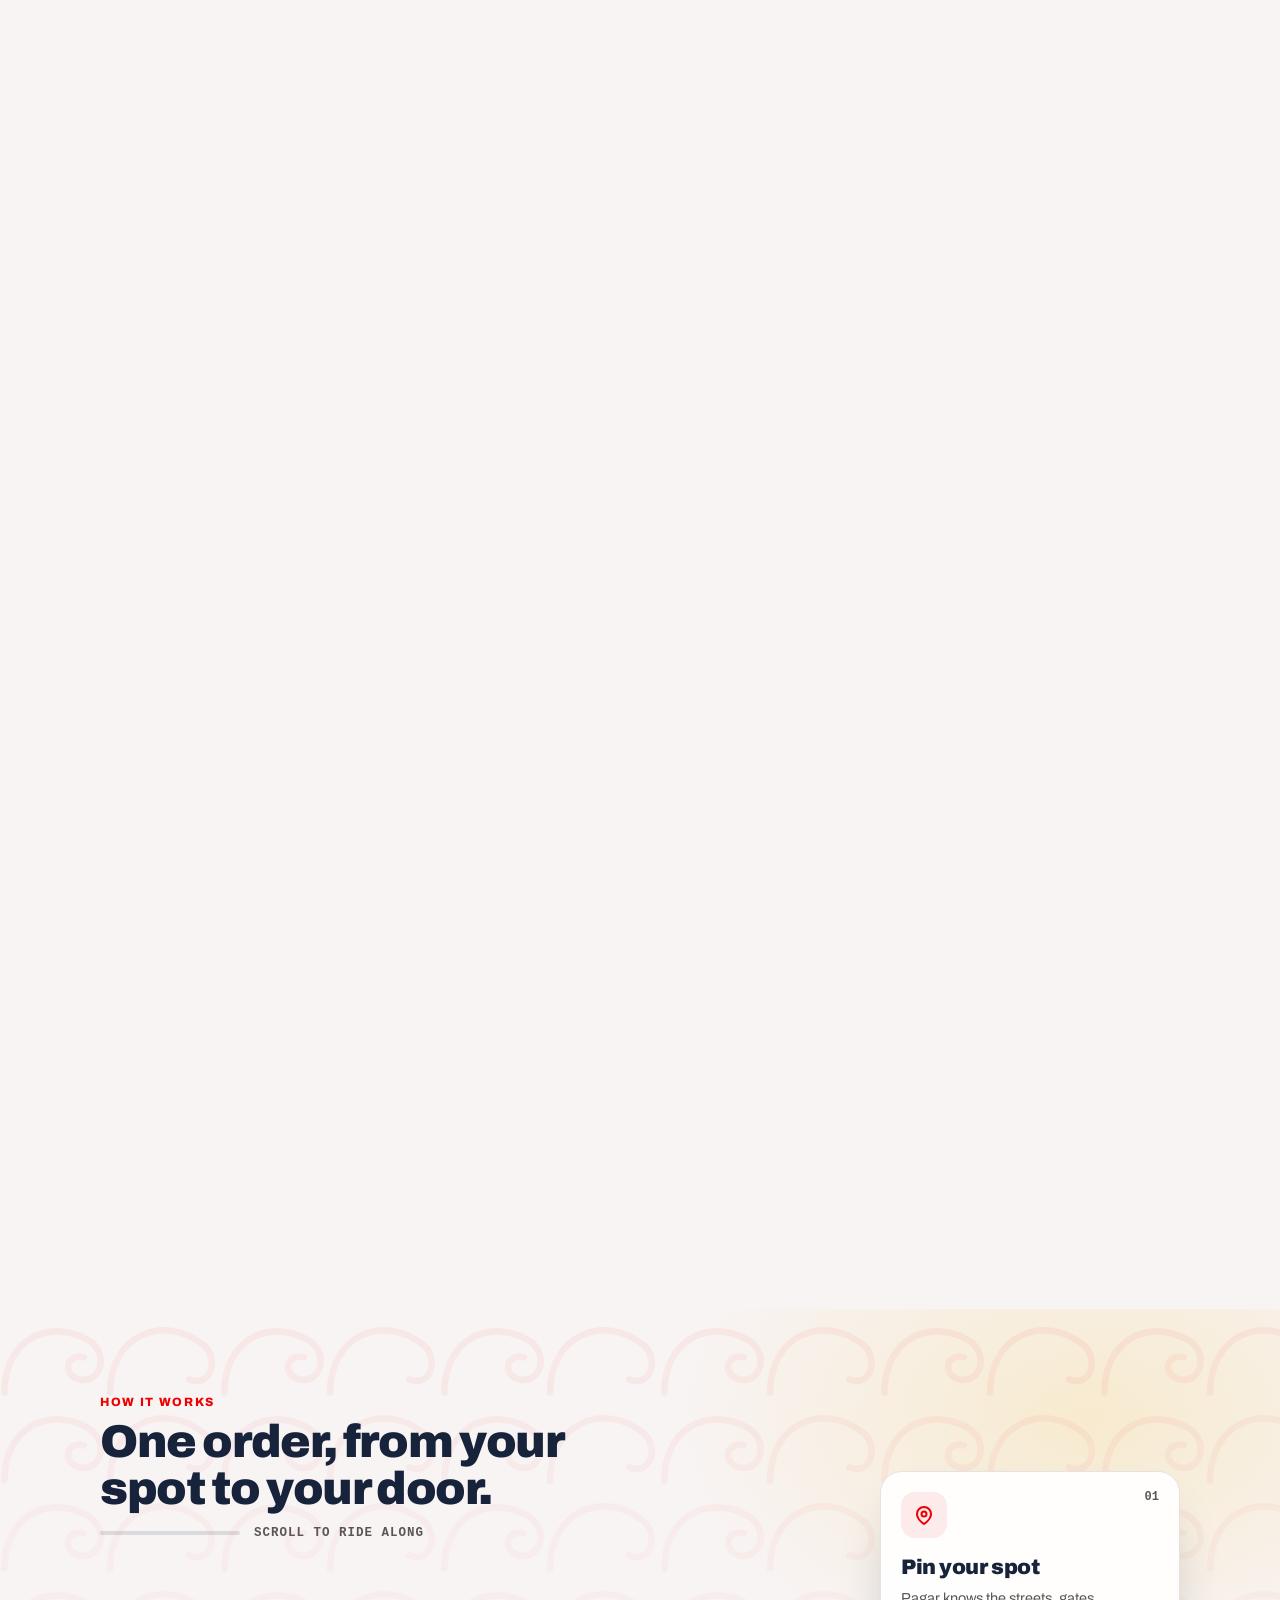
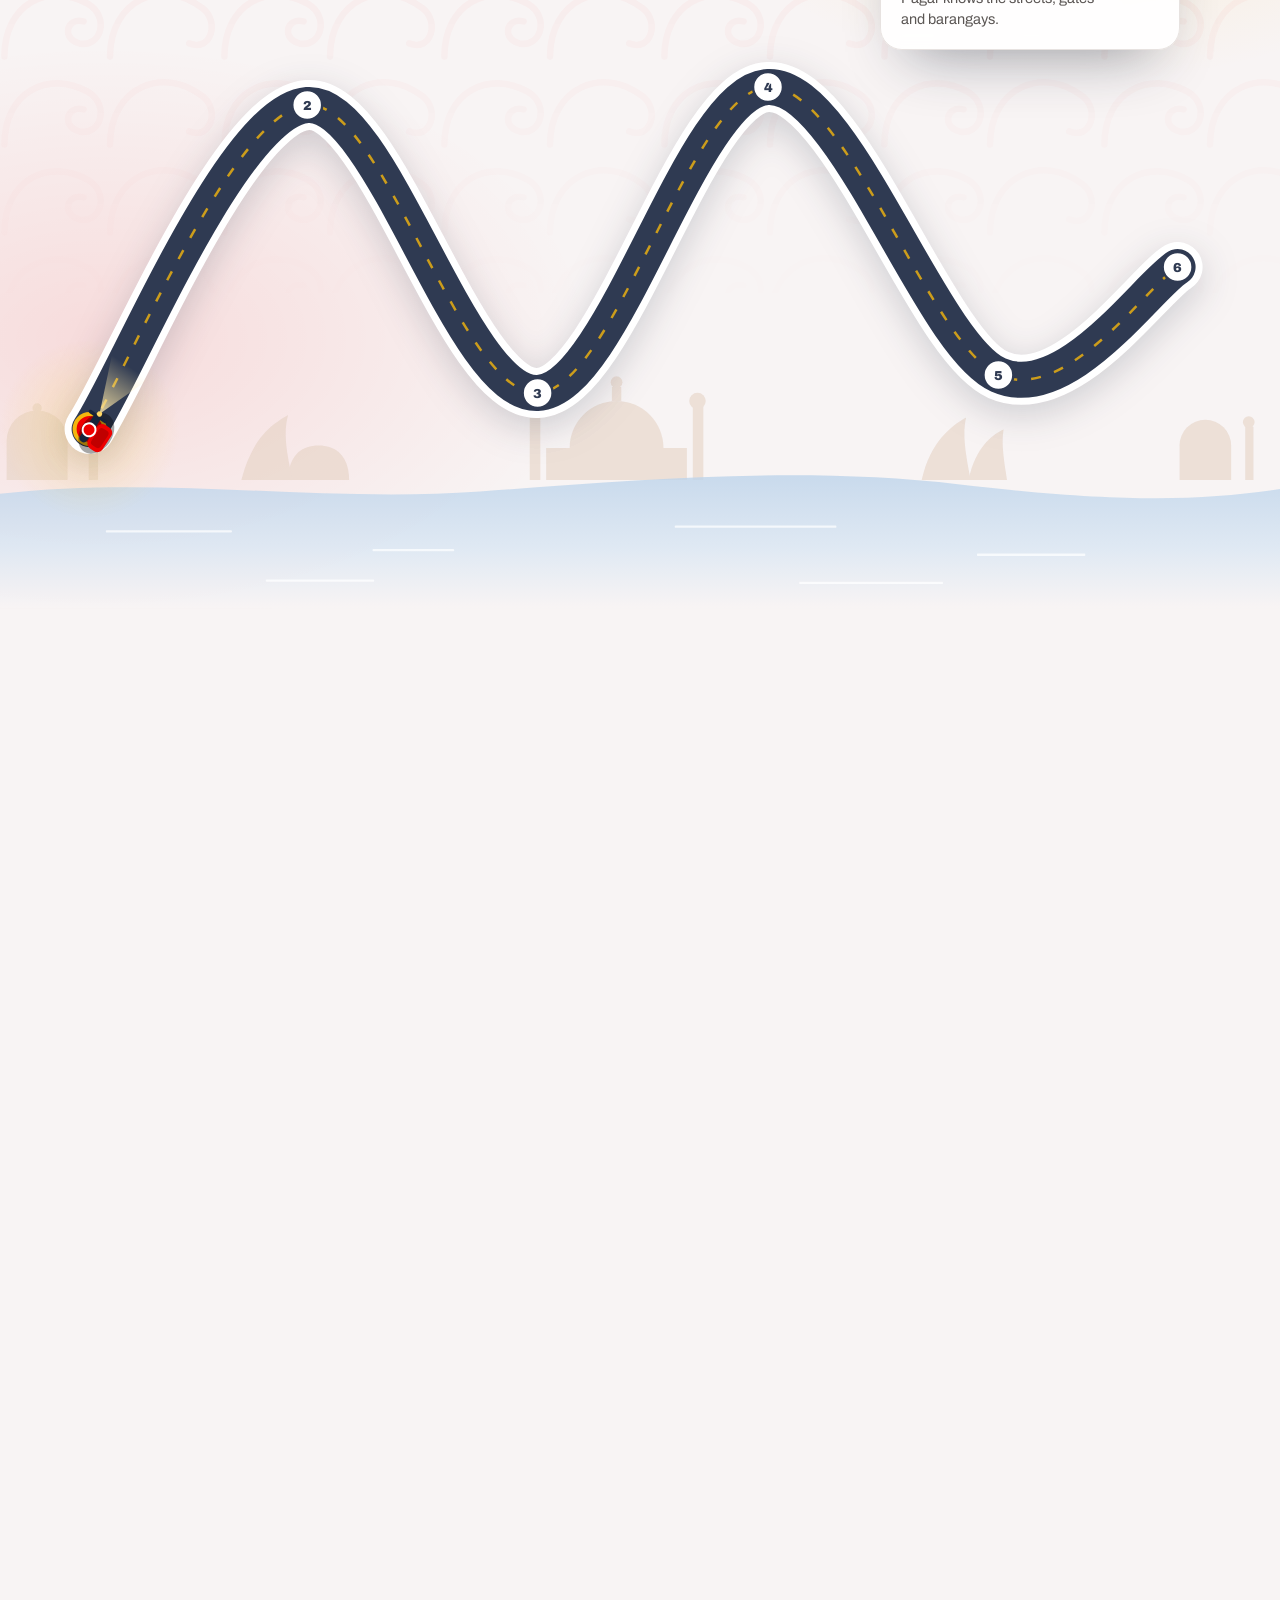
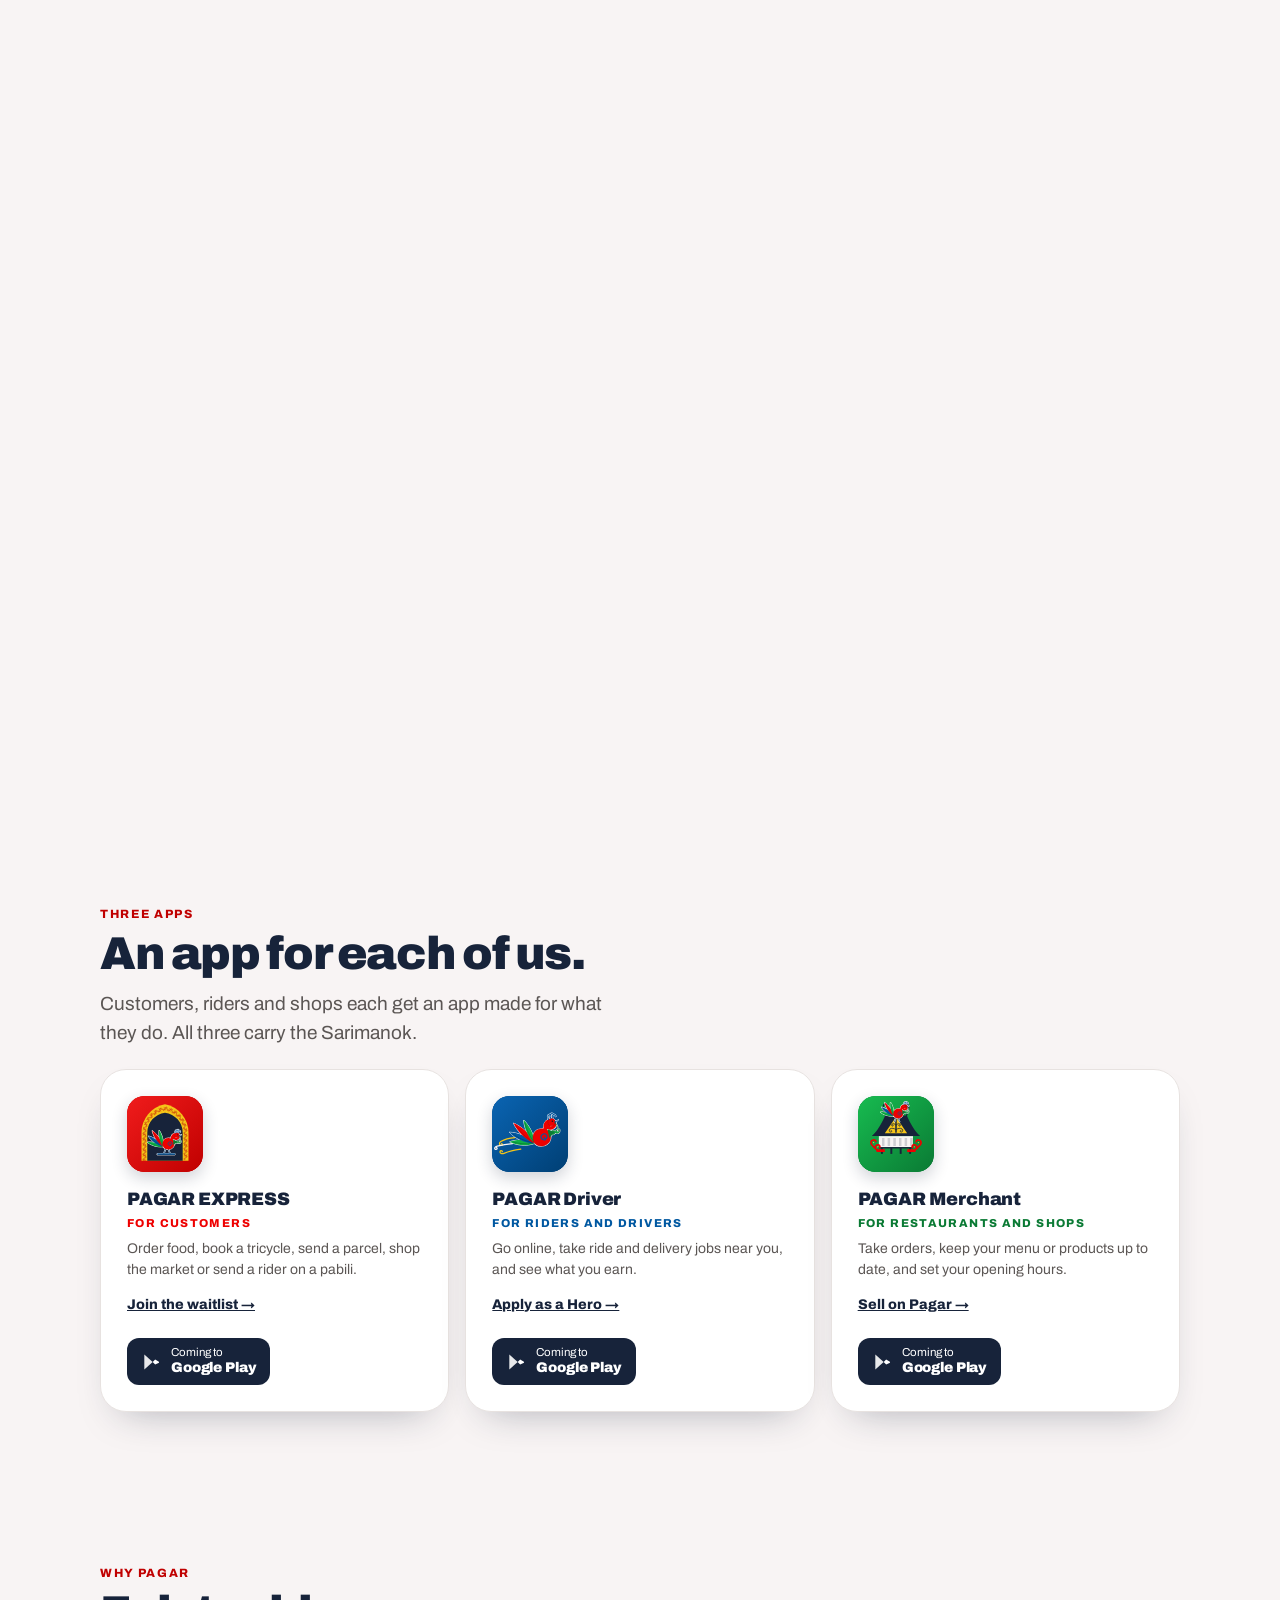
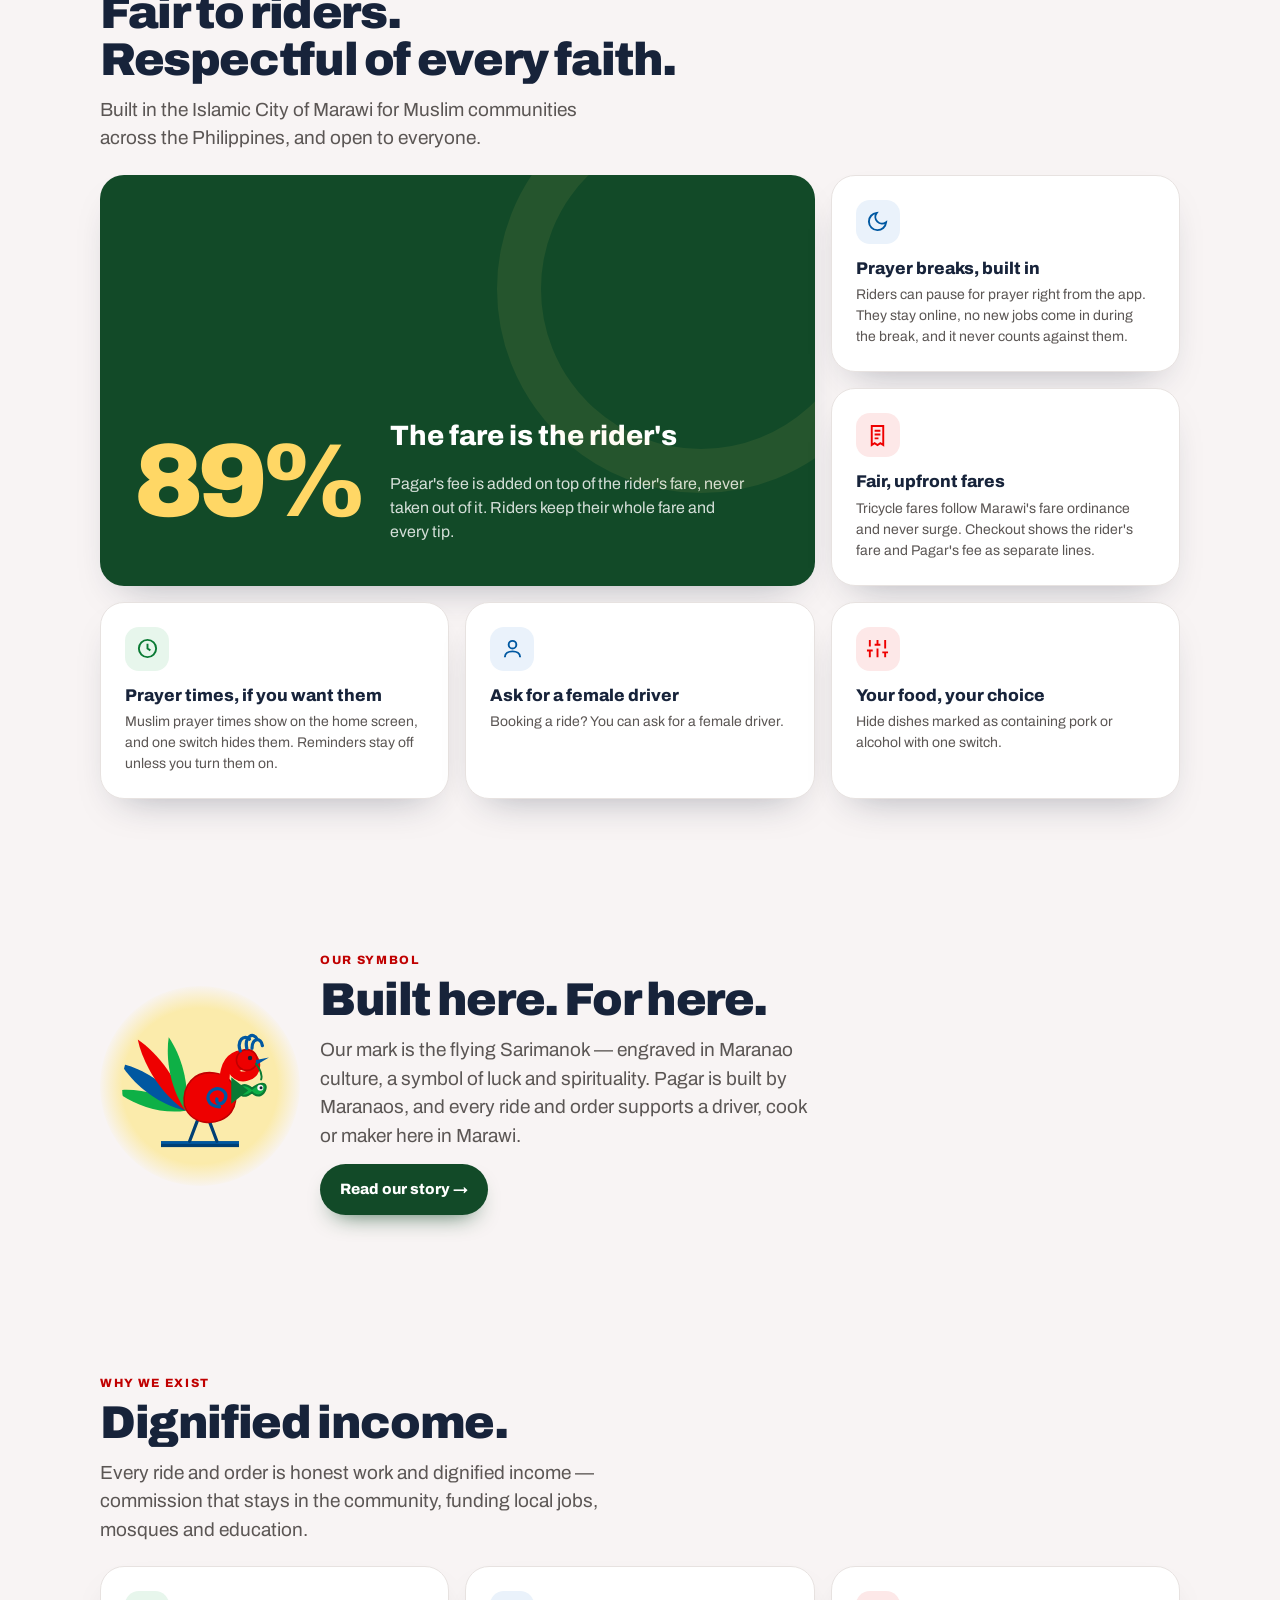
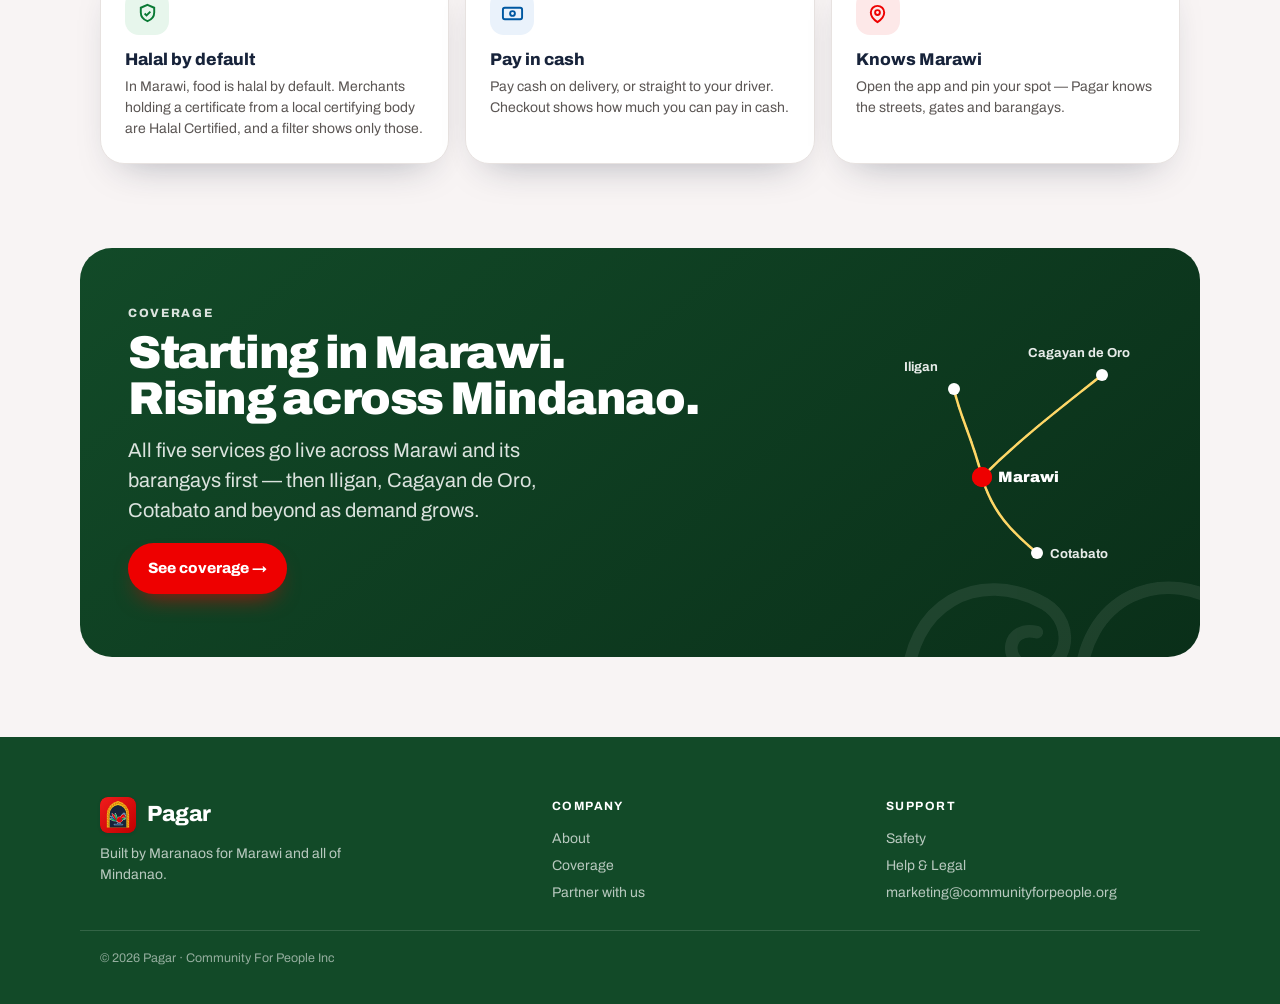
==== commit 4249d826: "Services and install guide: scrolling no longer counts as hovering With the mouse resting on the lis" ====
--- a/index.html
+++ b/index.html
@@ -1273,10 +1273,19 @@
   function resume(){ if(calm||hovering) return; stopped=false; list.classList.add("auto"); var b=tabs[cur]&&tabs[cur].querySelector(".bar"); if(b){ b.style.animation="none"; void b.offsetWidth; b.style.animation=""; } tick(); }
   tabs.forEach(function(t,i){ t.addEventListener("click",function(){ clearTimeout(hoverT); stop(); if(scrolly) goTo(i); else show(i); }); });
   function isMouse(e){ return e.pointerType ? e.pointerType==="mouse" : true; }
-  var hasPointer="PointerEvent" in window, enterEv=hasPointer?"pointerenter":"mouseenter", leaveEv=hasPointer?"pointerleave":"mouseleave";
-  tabs.forEach(function(t,i){ t.addEventListener(enterEv,function(e){ if(!isMouse(e)) return; clearTimeout(hoverT); hoverT=setTimeout(function(){ if(i!==cur) show(i); },120); }); });
-  list.addEventListener(enterEv,function(e){ if(!isMouse(e)) return; hovering=true; clearTimeout(timer); list.classList.remove("auto"); });
-  list.addEventListener(leaveEv,function(e){ if(!isMouse(e)) return; hovering=false; clearTimeout(hoverT); if(!stopped&&!calm){ list.classList.add("auto"); tick(); } });
+  /* Hover means the mouse really moved onto a service. When you scroll with the mouse resting on
+     the list, the page slides under it; that is not a hover, so it must not pick a service or
+     pause the timer. Scrolling always takes over again and restarts the timer. */
+  var lastScroll=0, mx=-1, my=-1;
+  window.addEventListener("scroll",function(){ lastScroll=Date.now(); if(hovering){ hovering=false; clearTimeout(hoverT); resume(); } },{passive:true});
+  function realMove(e){ var moved=Math.abs(e.screenX-mx)+Math.abs(e.screenY-my)>2; mx=e.screenX; my=e.screenY; return moved && Date.now()-lastScroll>250; }
+  var moveEv="PointerEvent" in window?"pointermove":"mousemove", leaveEv="PointerEvent" in window?"pointerleave":"mouseleave";
+  tabs.forEach(function(t,i){ t.addEventListener(moveEv,function(e){
+    if(!isMouse(e)||!realMove(e)) return;
+    if(!hovering){ hovering=true; clearTimeout(timer); list.classList.remove("auto"); }
+    if(i!==cur){ clearTimeout(hoverT); hoverT=setTimeout(function(){ if(hovering) show(i); },90); }
+  }); });
+  list.addEventListener(leaveEv,function(e){ if(!isMouse(e)) return; clearTimeout(hoverT); if(hovering){ hovering=false; if(!stopped&&!calm){ list.classList.add("auto"); tick(); } } });
   list.addEventListener("keydown",function(e){
     var k=e.key, n=k==="ArrowDown"||k==="ArrowRight"?1:k==="ArrowUp"||k==="ArrowLeft"?-1:0;
     if(k==="Enter"||k===" "){ e.preventDefault(); stop(); return; }
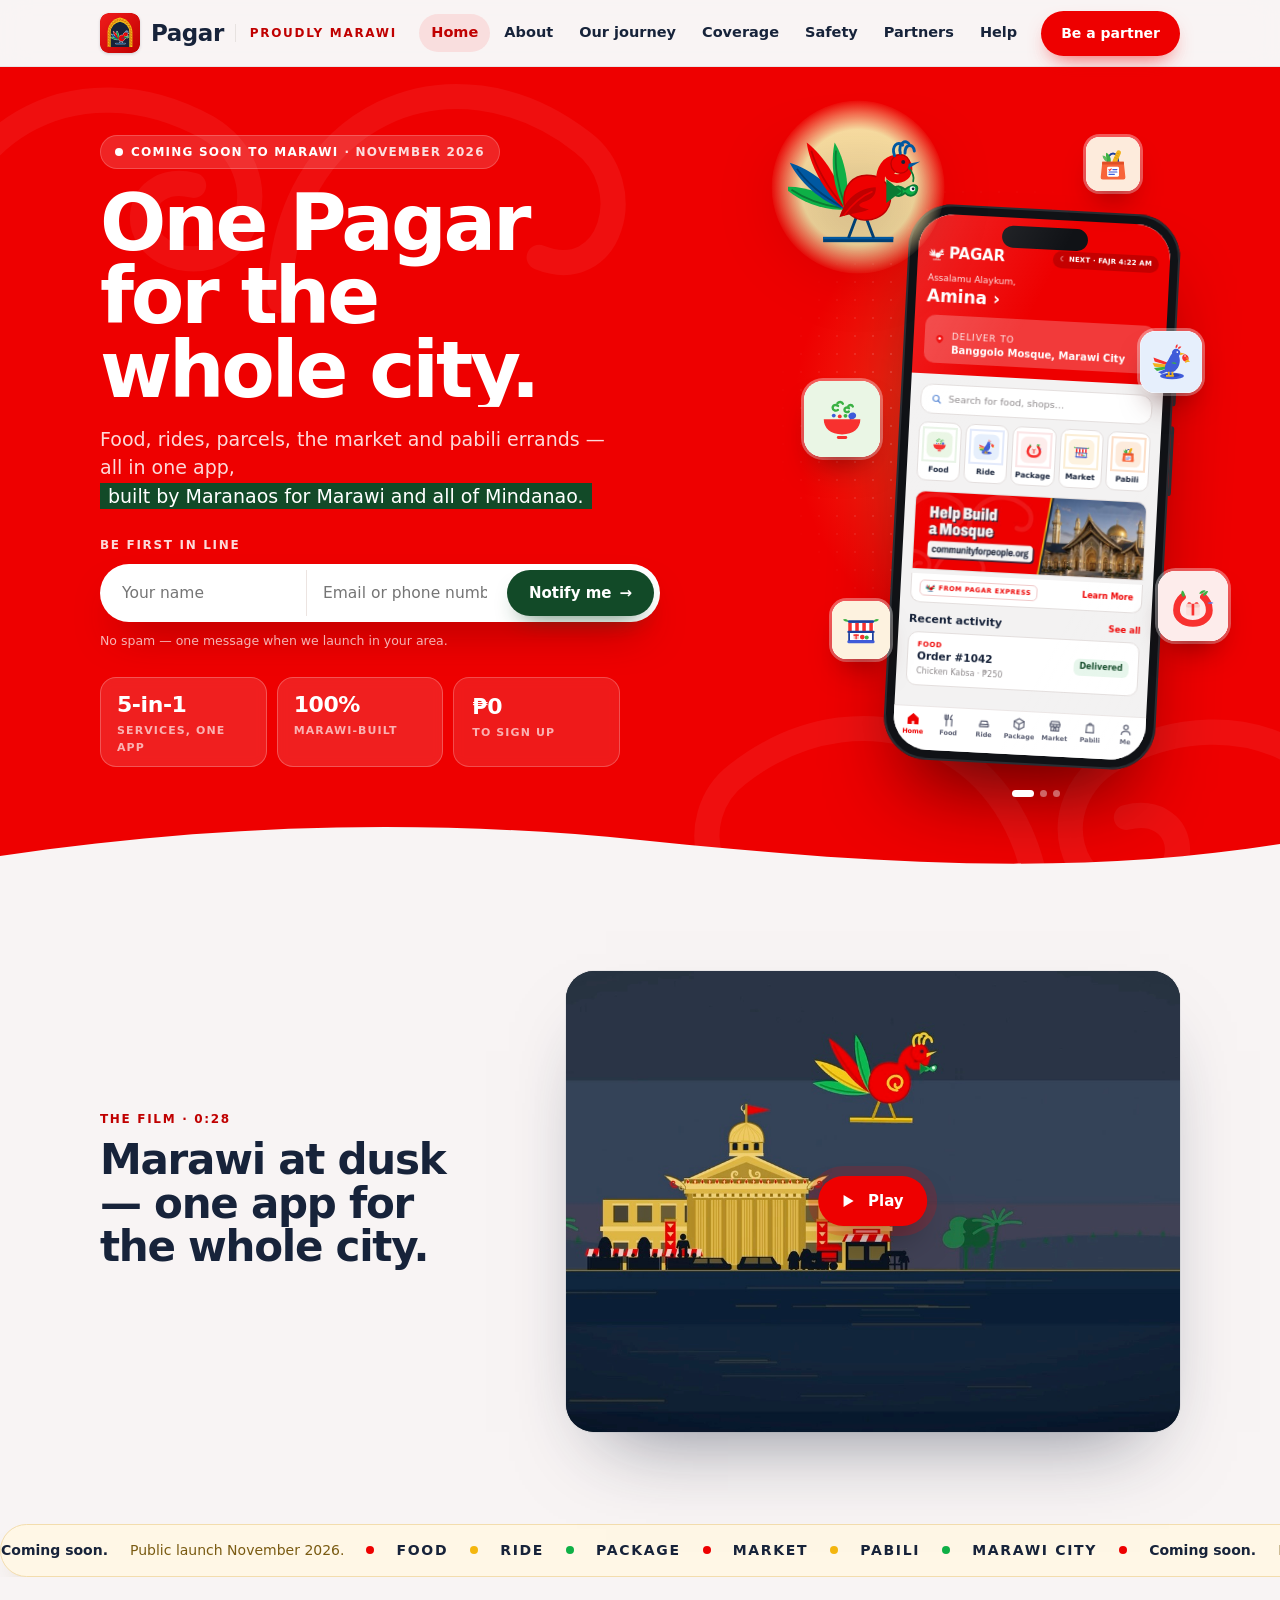
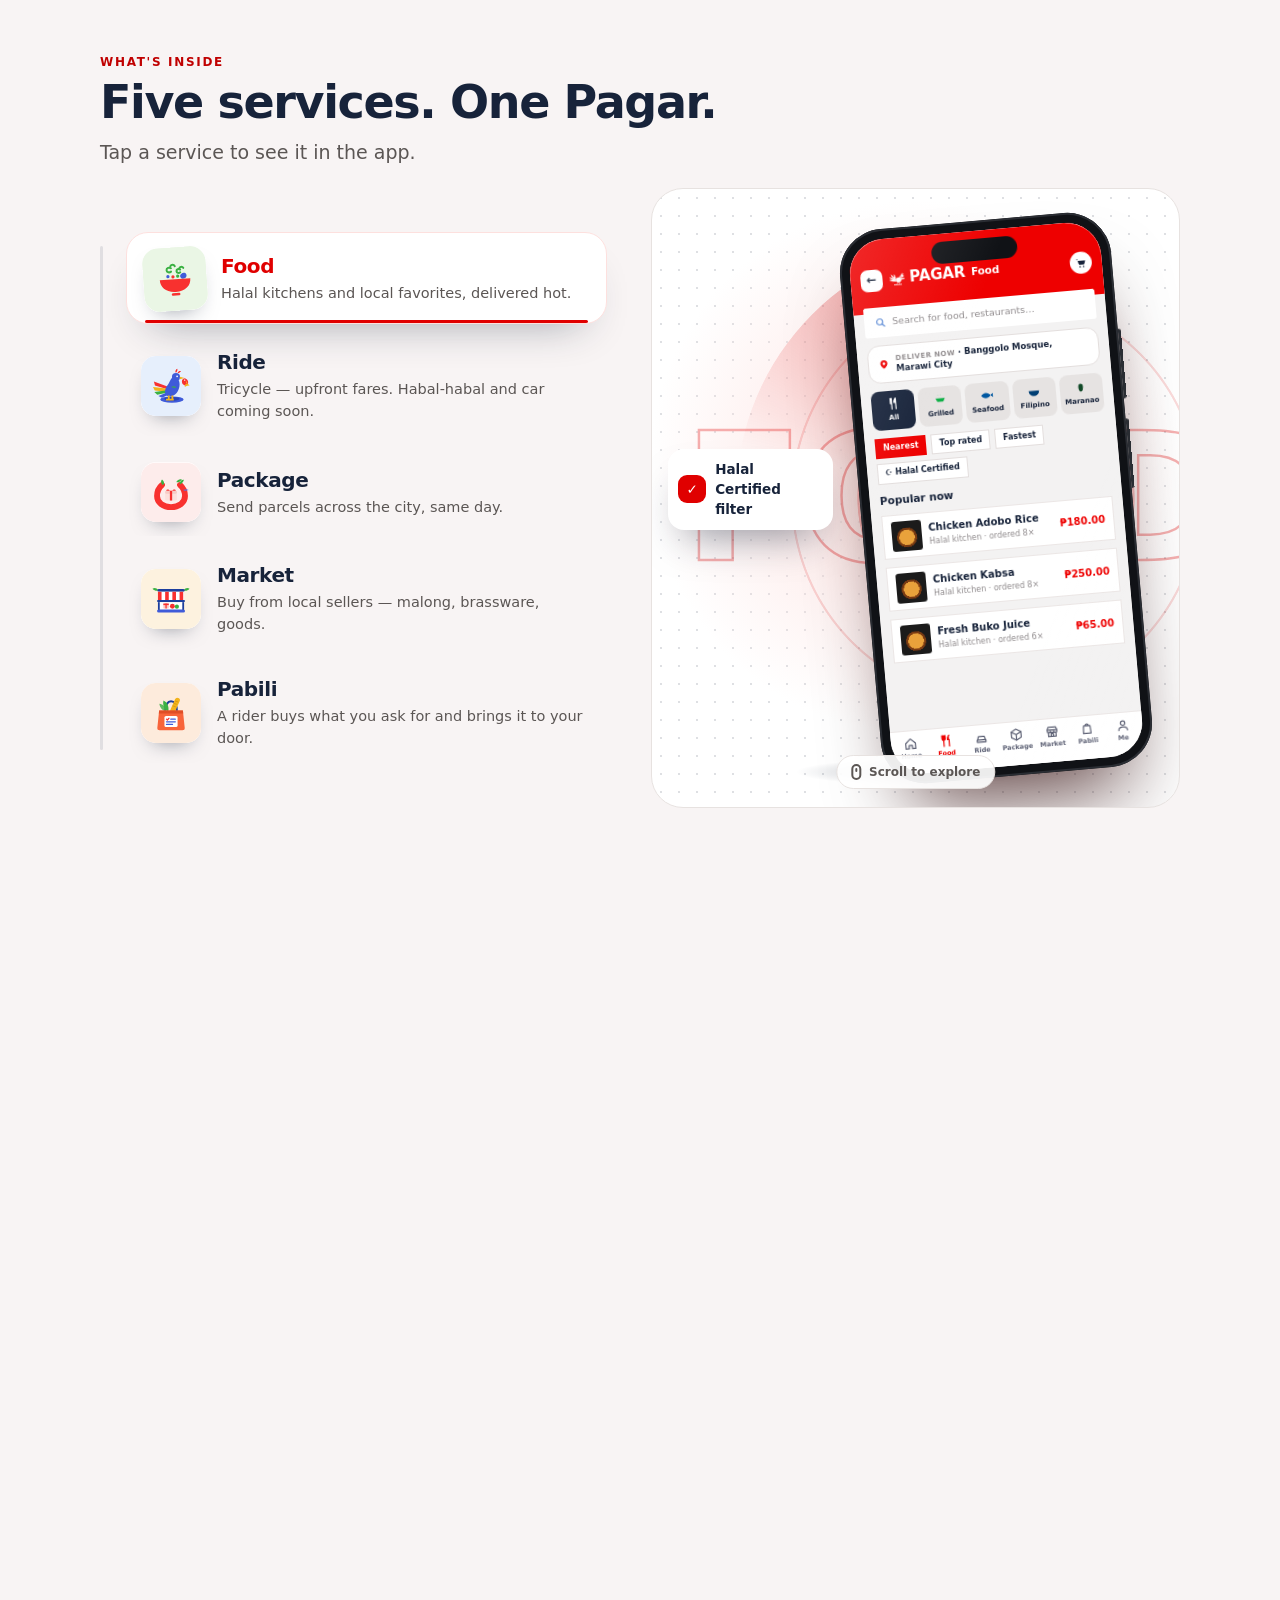
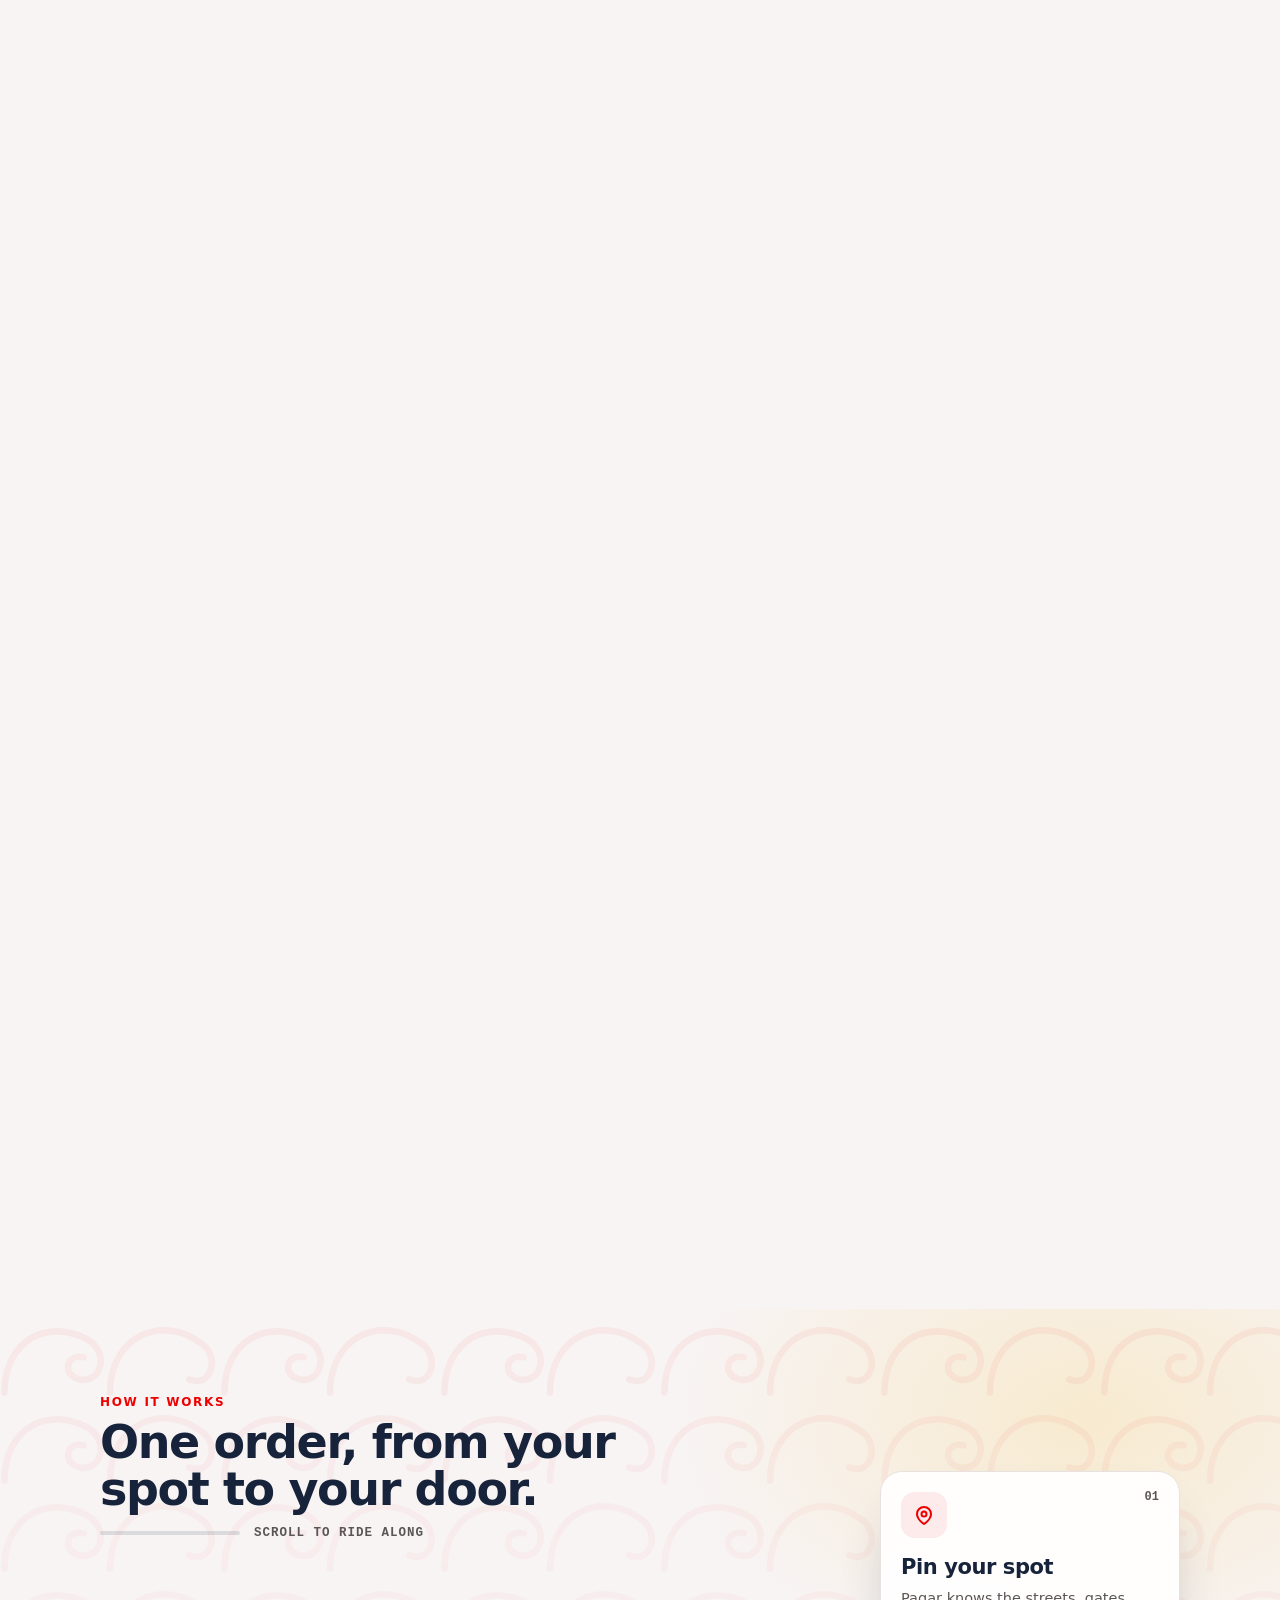
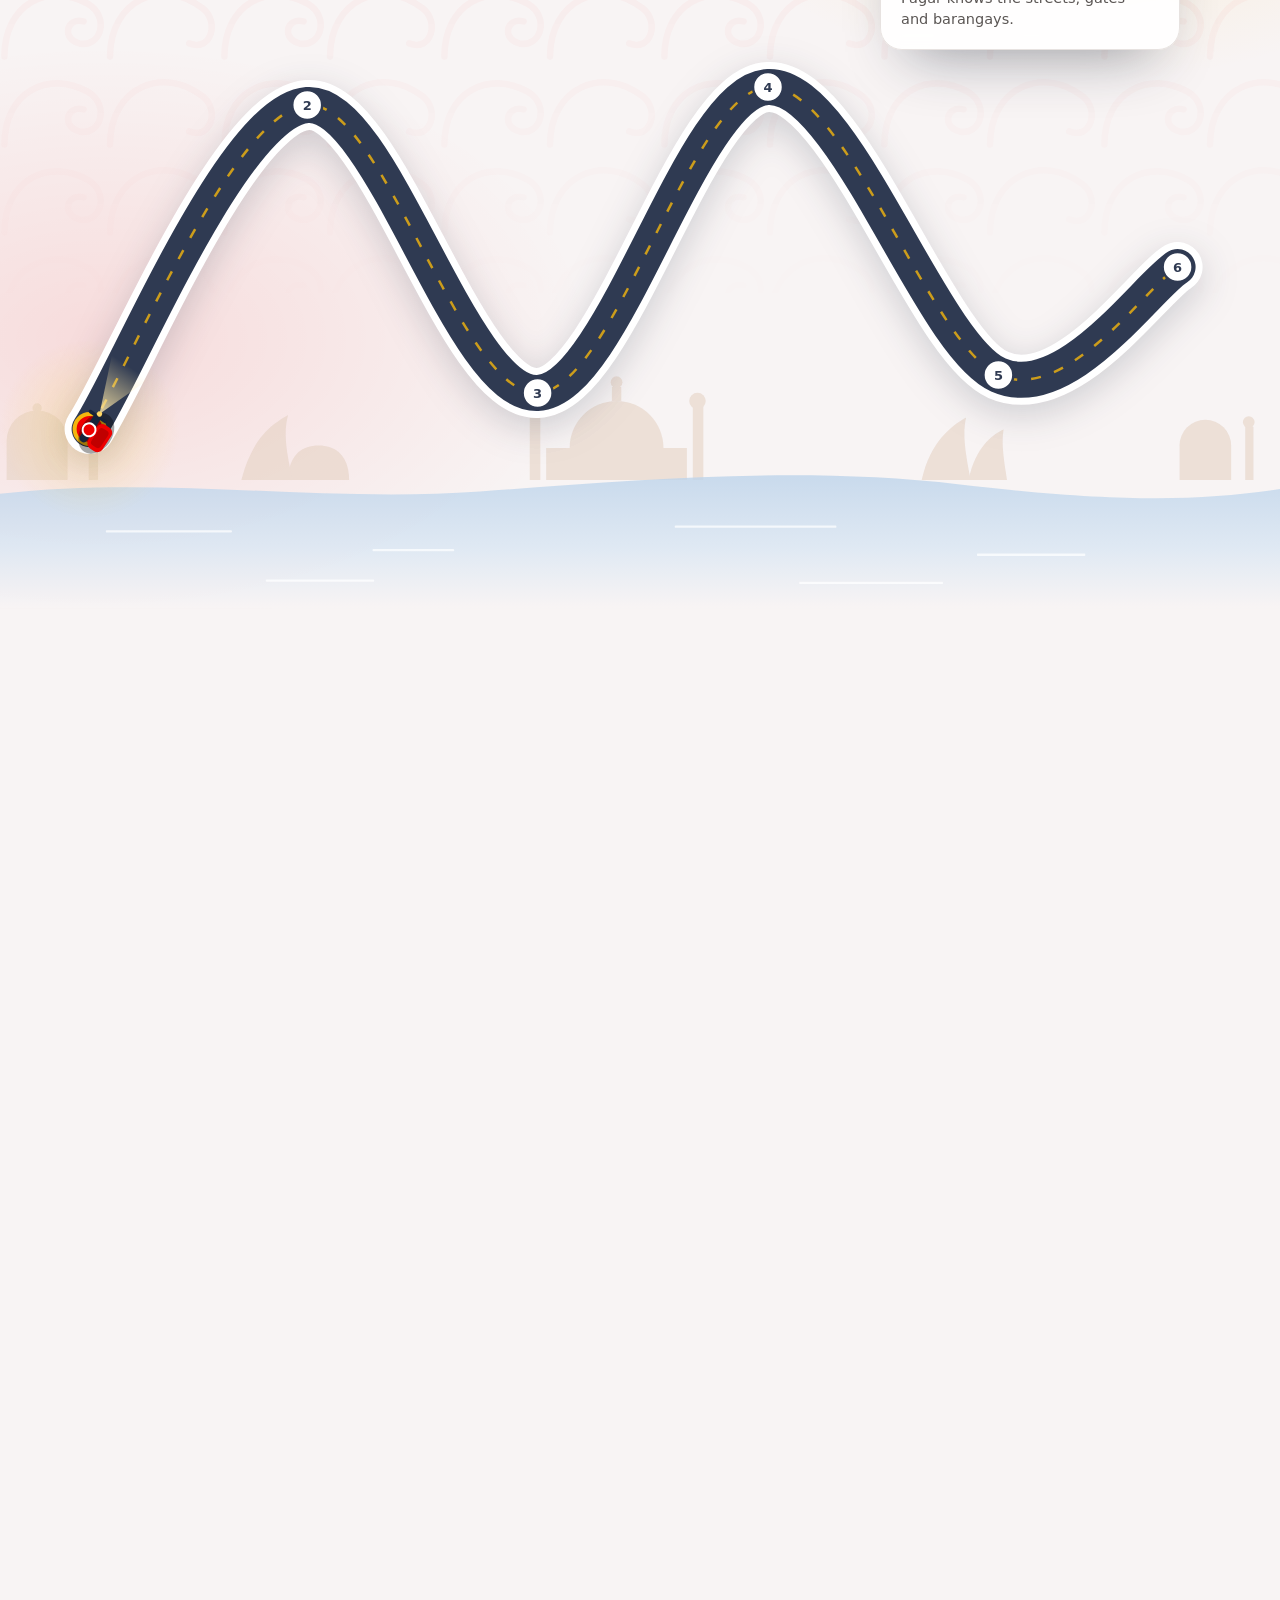
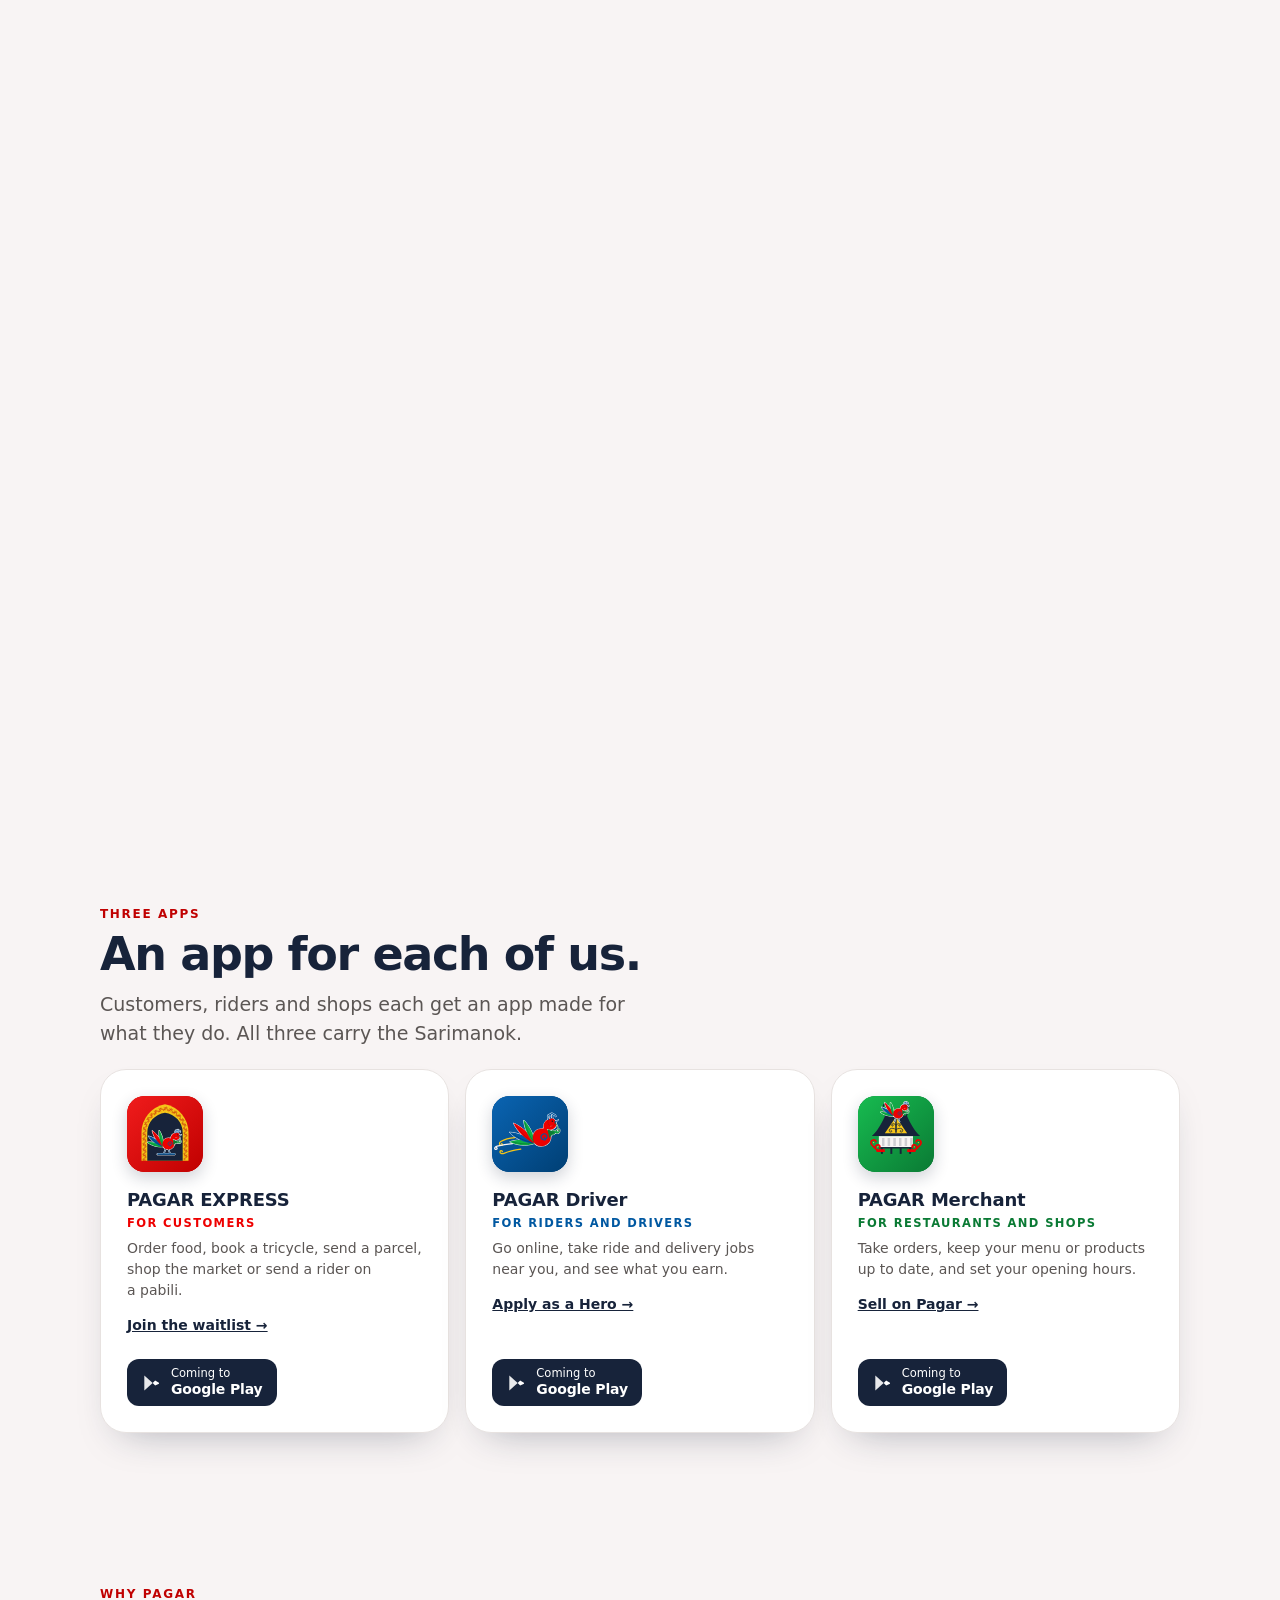
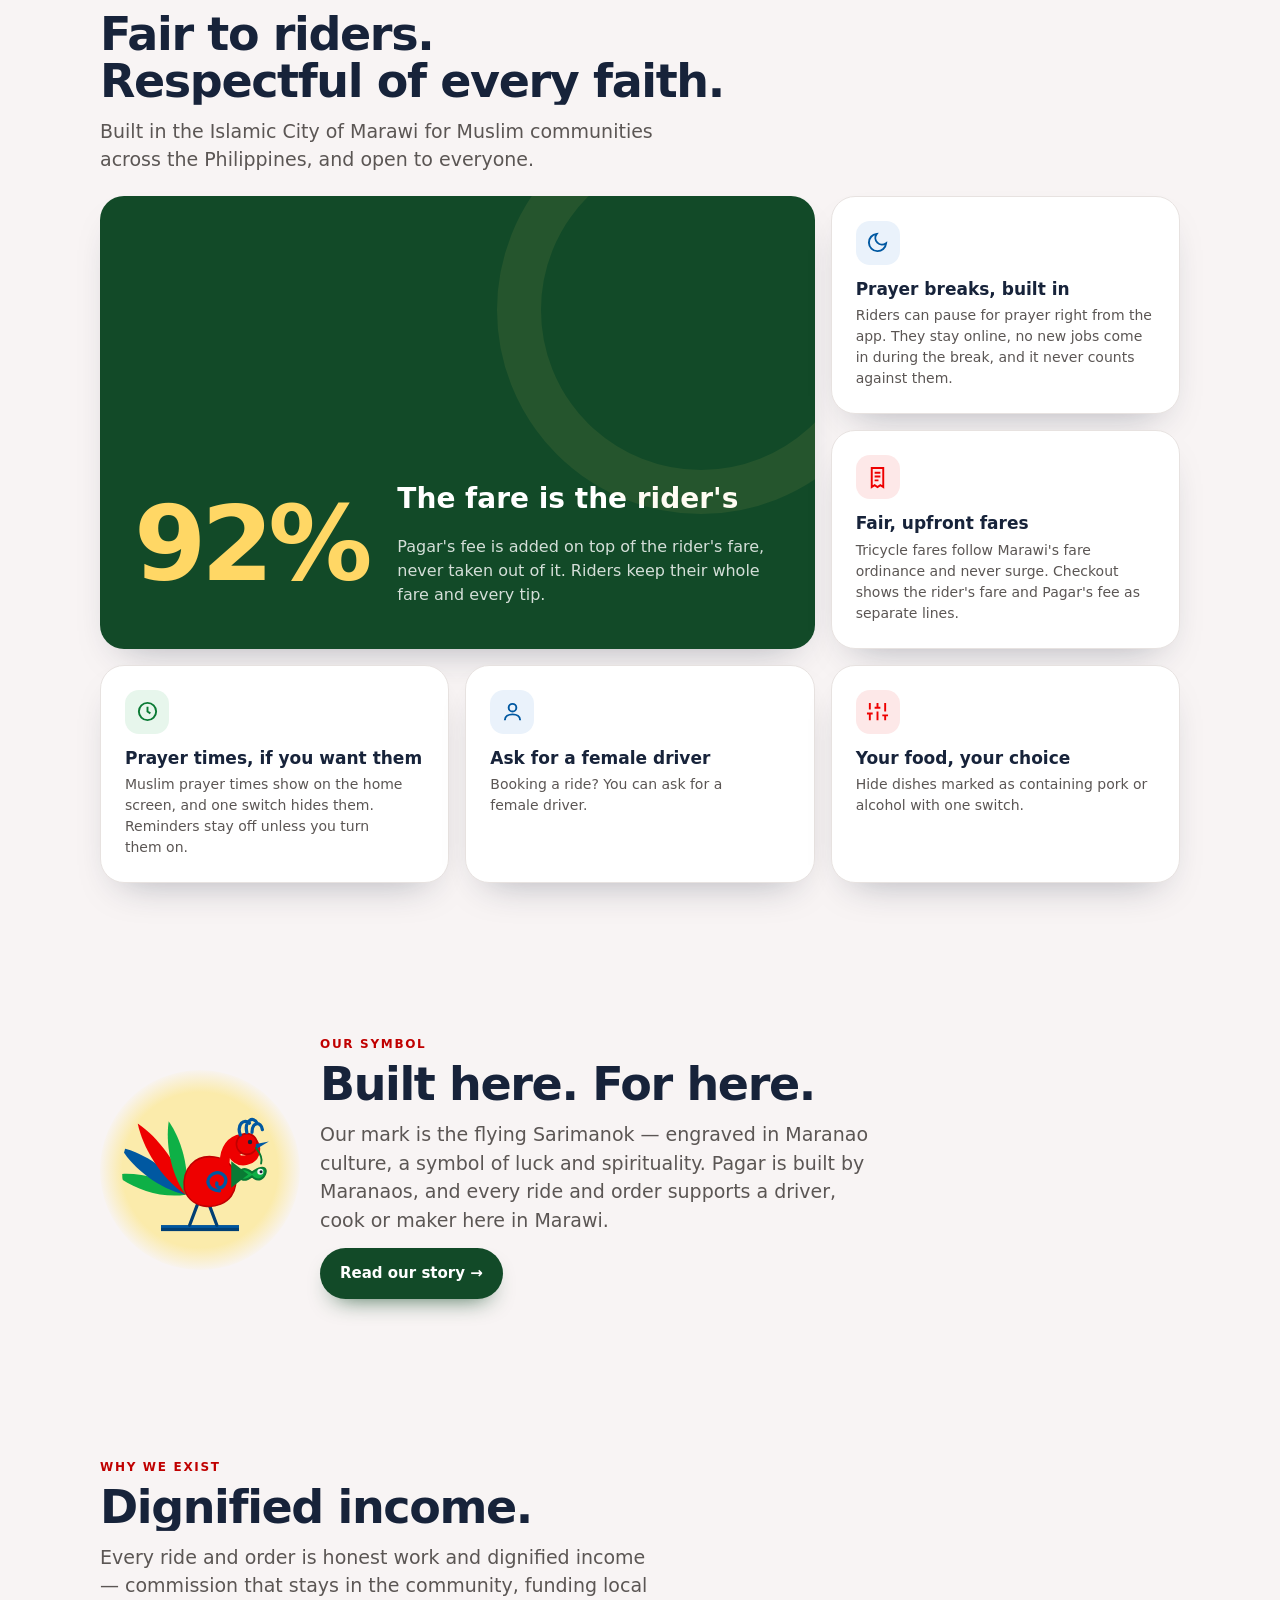
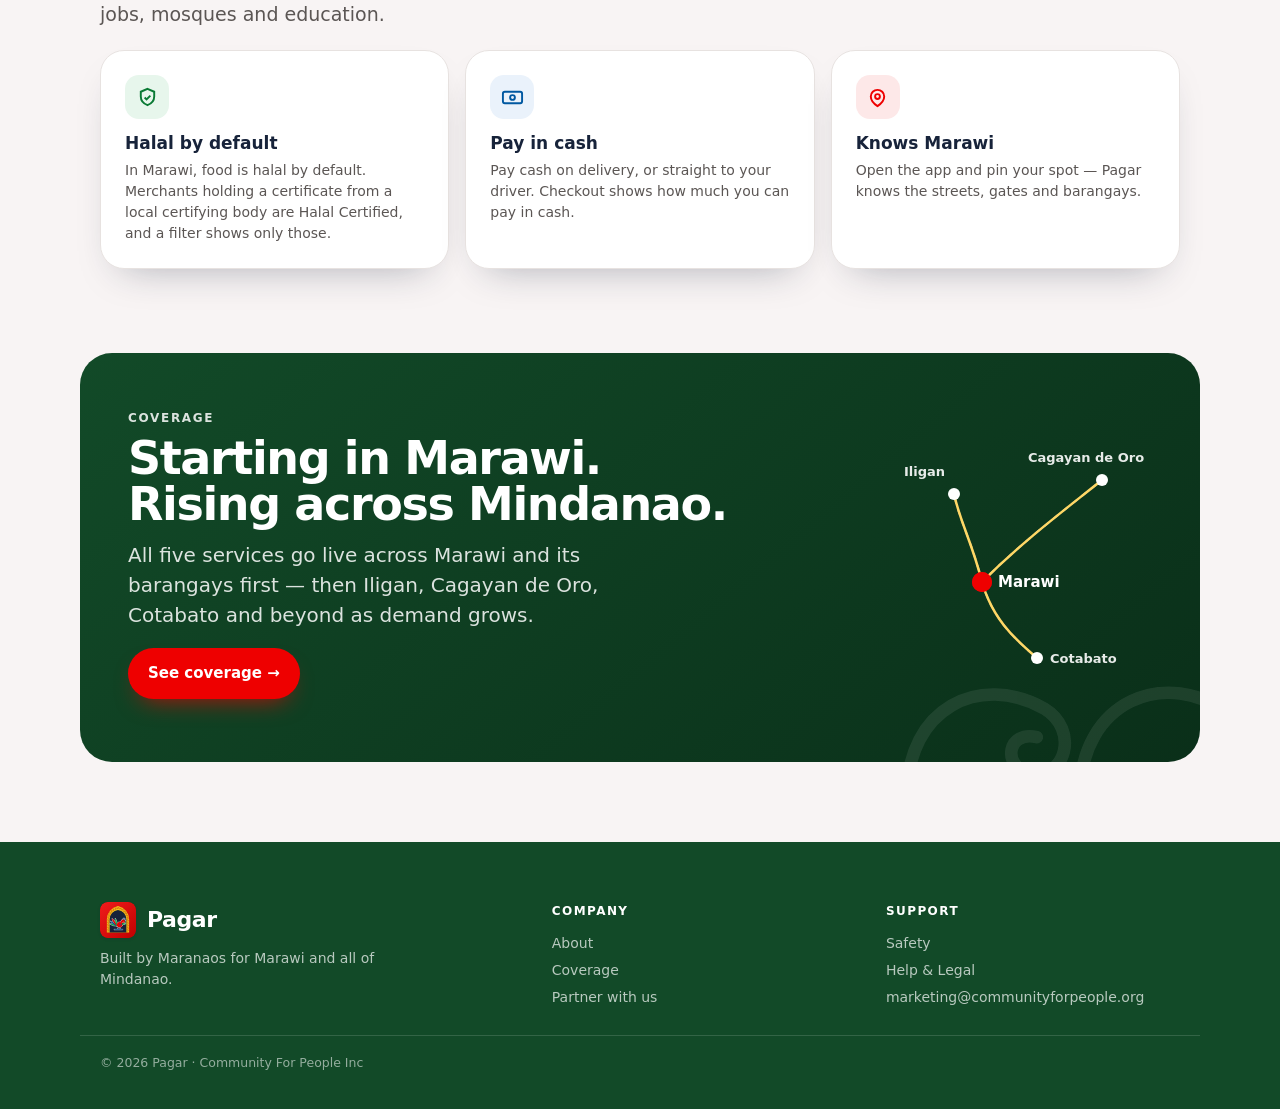
==== commit 4e8f27e6: "Content security policy on all six pages The browser now only lets the pages load from, and send to," ====
--- a/index.html
+++ b/index.html
@@ -2,6 +2,8 @@
 <html lang="en">
 <head>
 <meta charset="utf-8" />
+<!-- Content security policy (17 Nov 2026): the browser only lets this page load from, and send to, the places listed. Form details can only go to the Pagar app server (connect-src). Adding a new outside service? Add its address here on all six pages. -->
+<meta http-equiv="Content-Security-Policy" content="default-src 'self'; script-src 'self' 'unsafe-inline' https://unpkg.com https://challenges.cloudflare.com; style-src 'self' 'unsafe-inline' https://fonts.googleapis.com https://unpkg.com; font-src 'self' https://fonts.gstatic.com; img-src 'self' data: https://unpkg.com https://tile.openstreetmap.org; media-src 'self'; connect-src 'self' https://delivery-app-ub1c.onrender.com; frame-src https://challenges.cloudflare.com; form-action 'self'; object-src 'none'; base-uri 'self'; upgrade-insecure-requests" />
 <meta name="viewport" content="width=device-width, initial-scale=1" />
 <meta name="robots" content="index, follow" />
 <title>Pagar — one app for Marawi. Food, rides, parcels, market.</title>
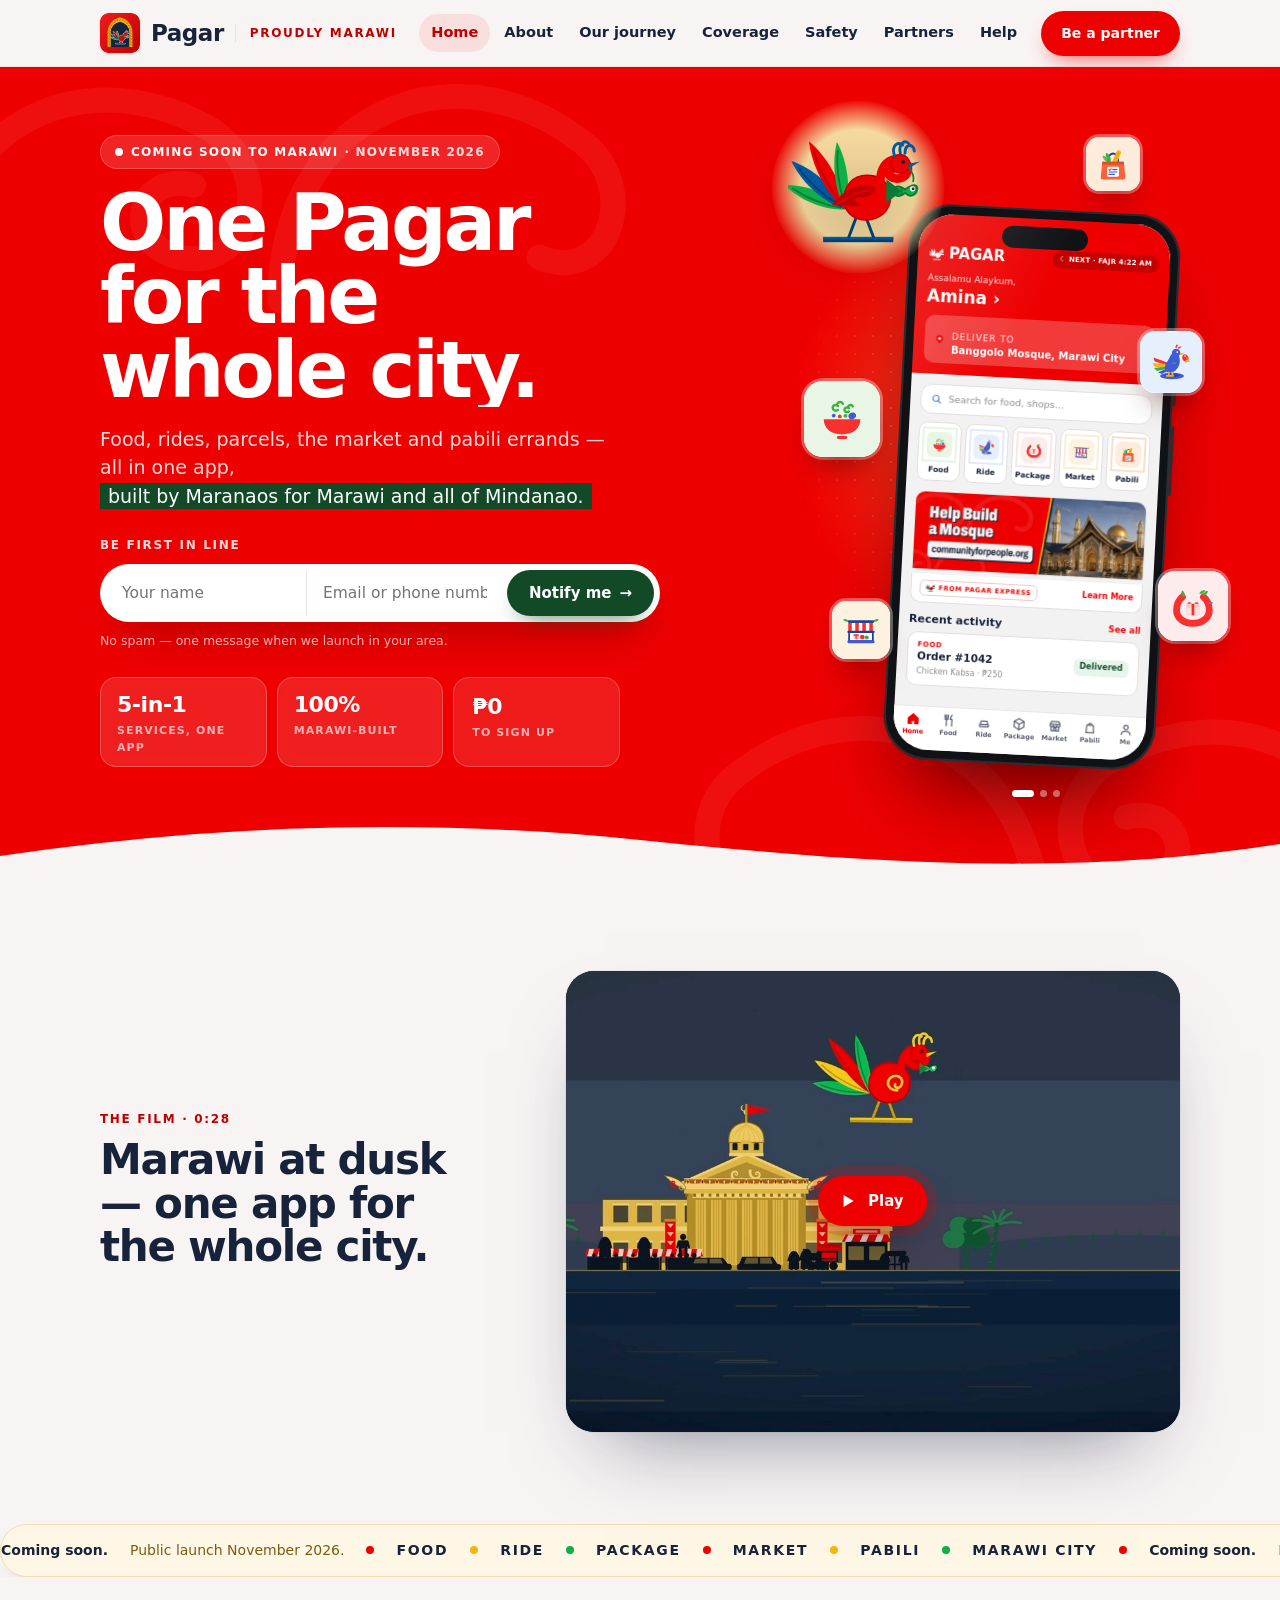
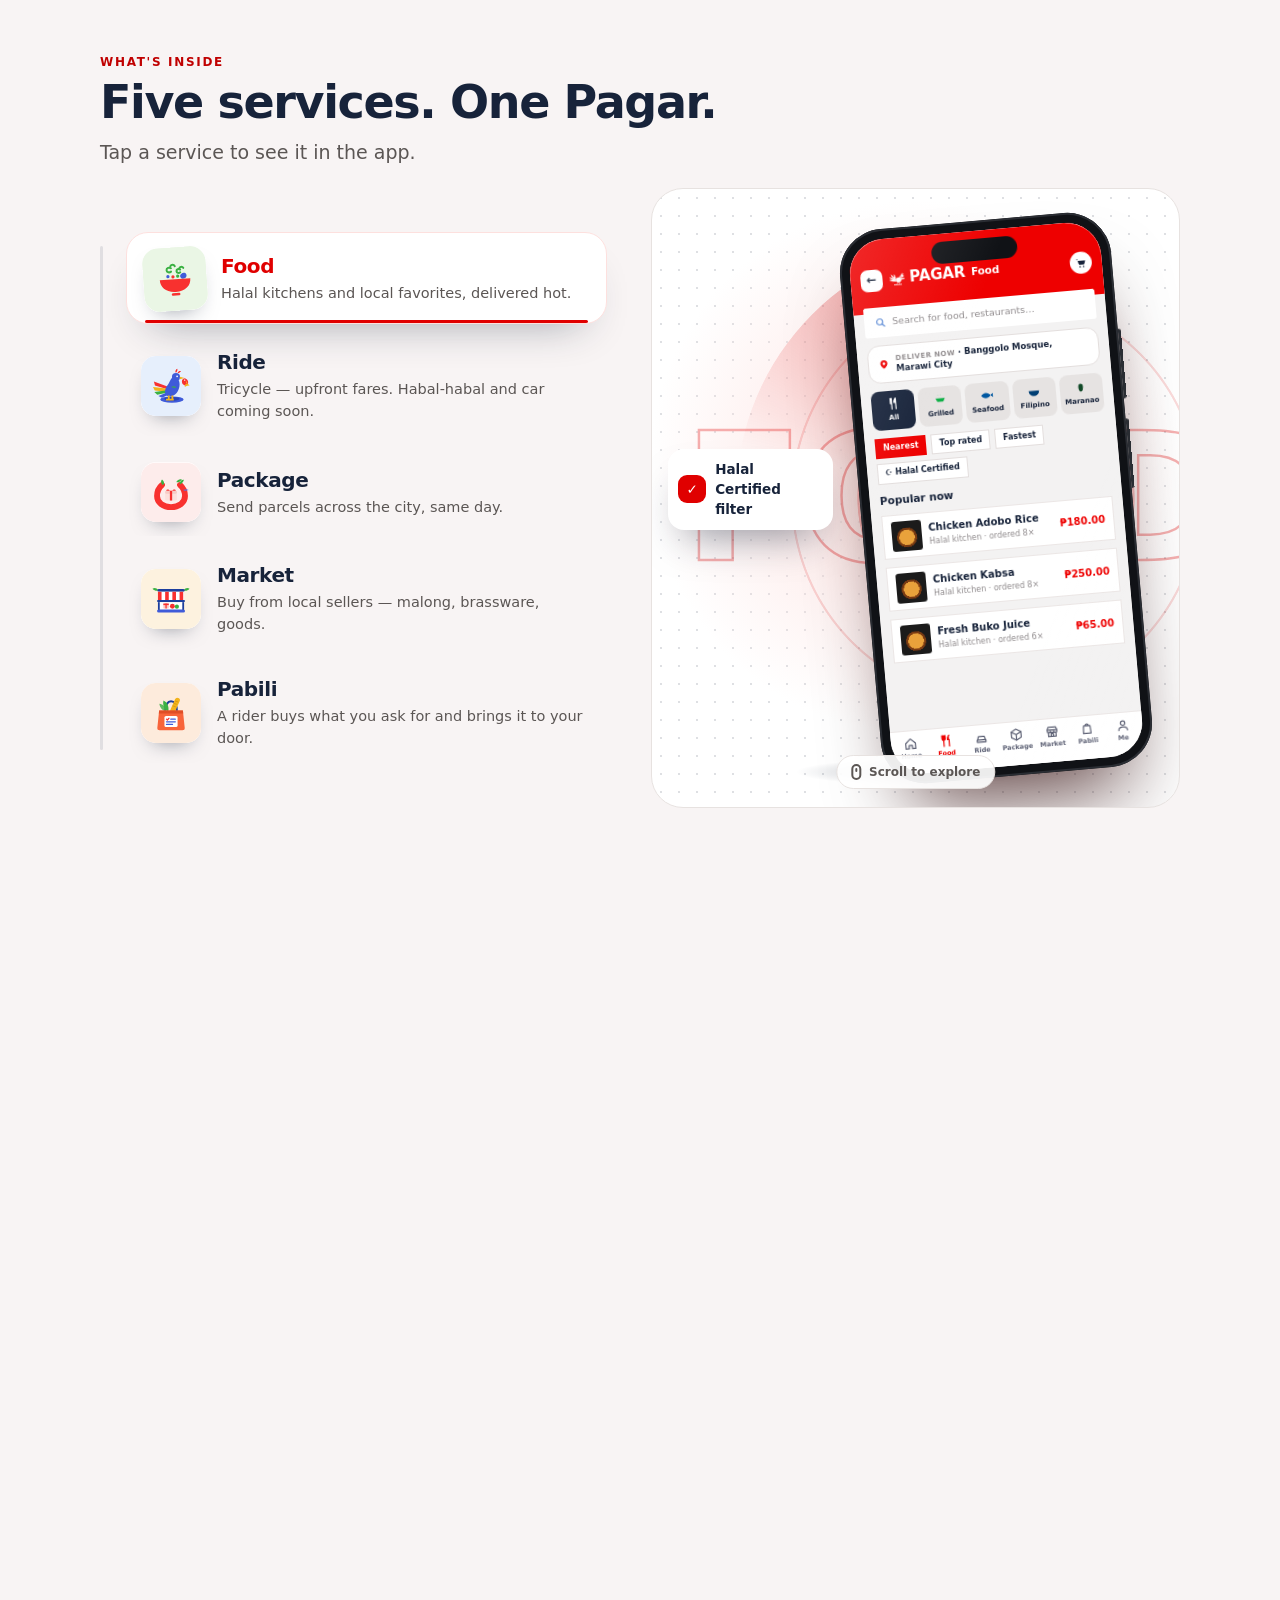
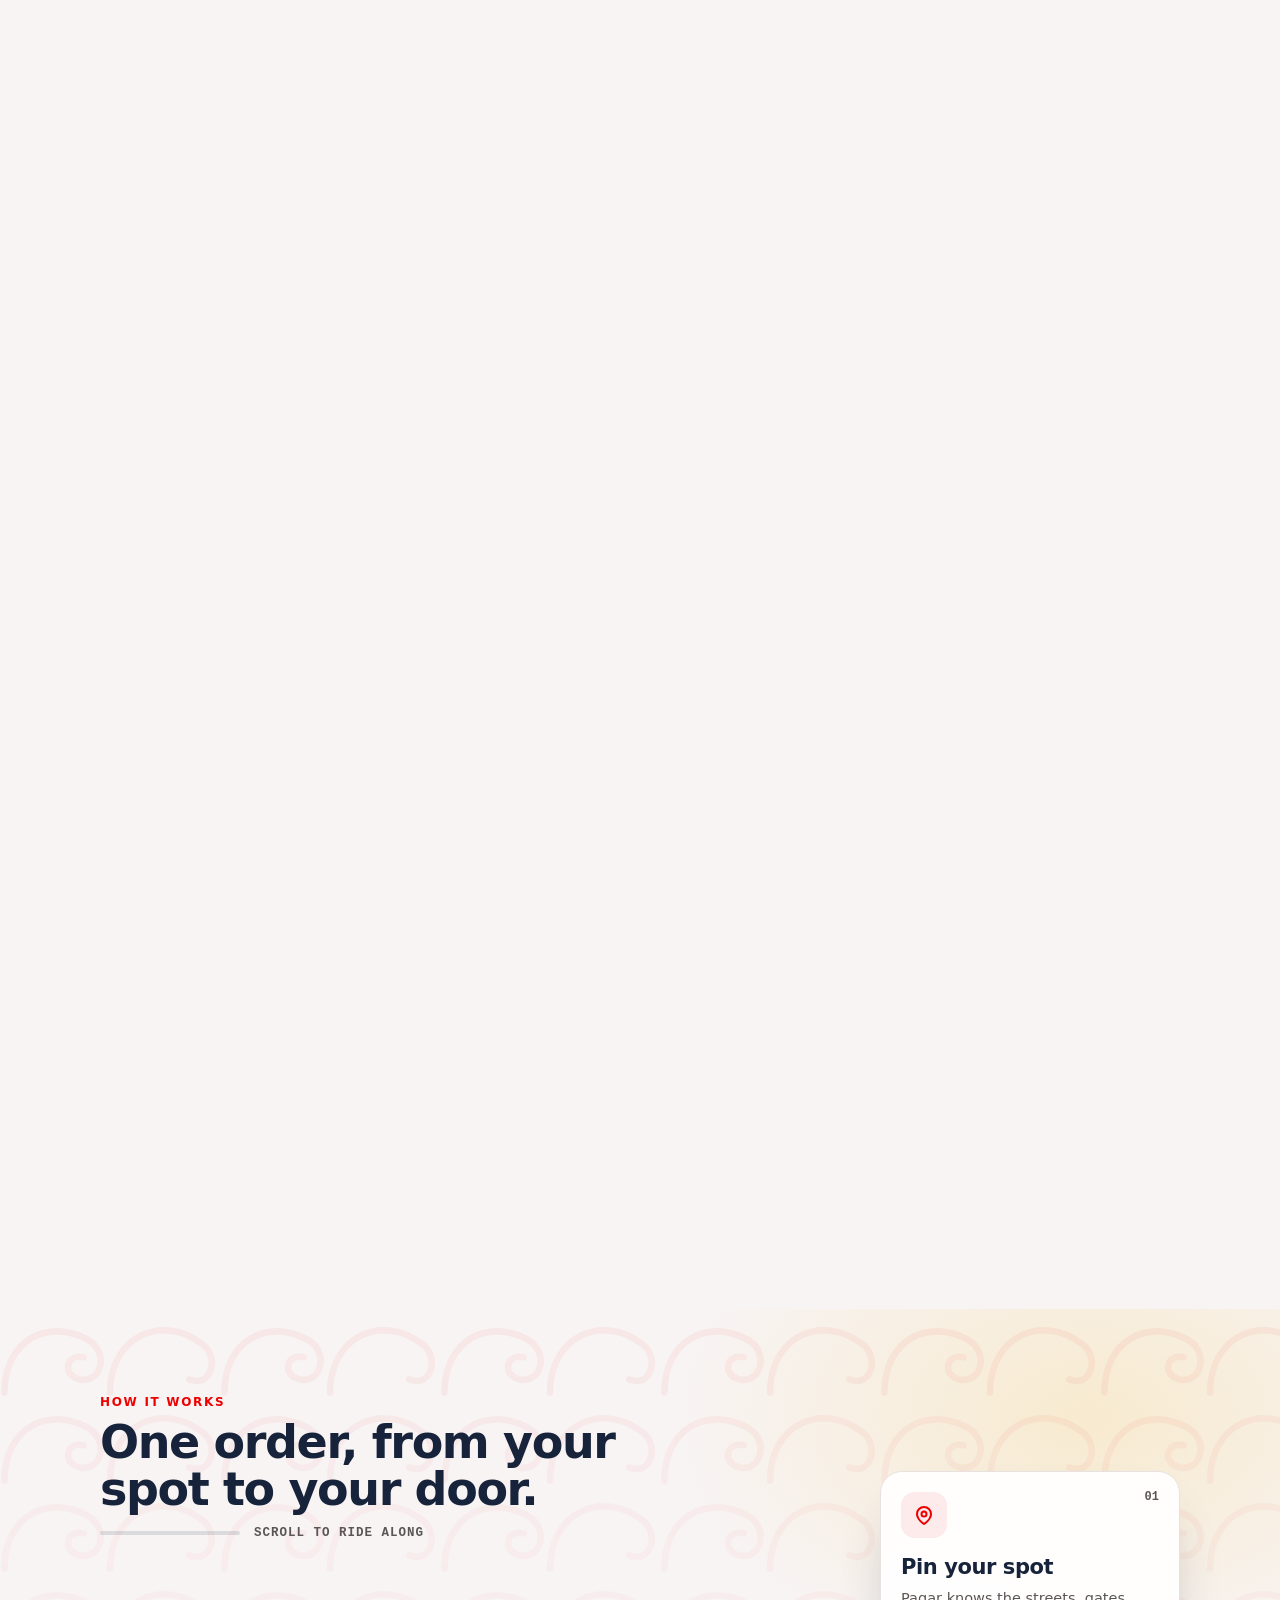
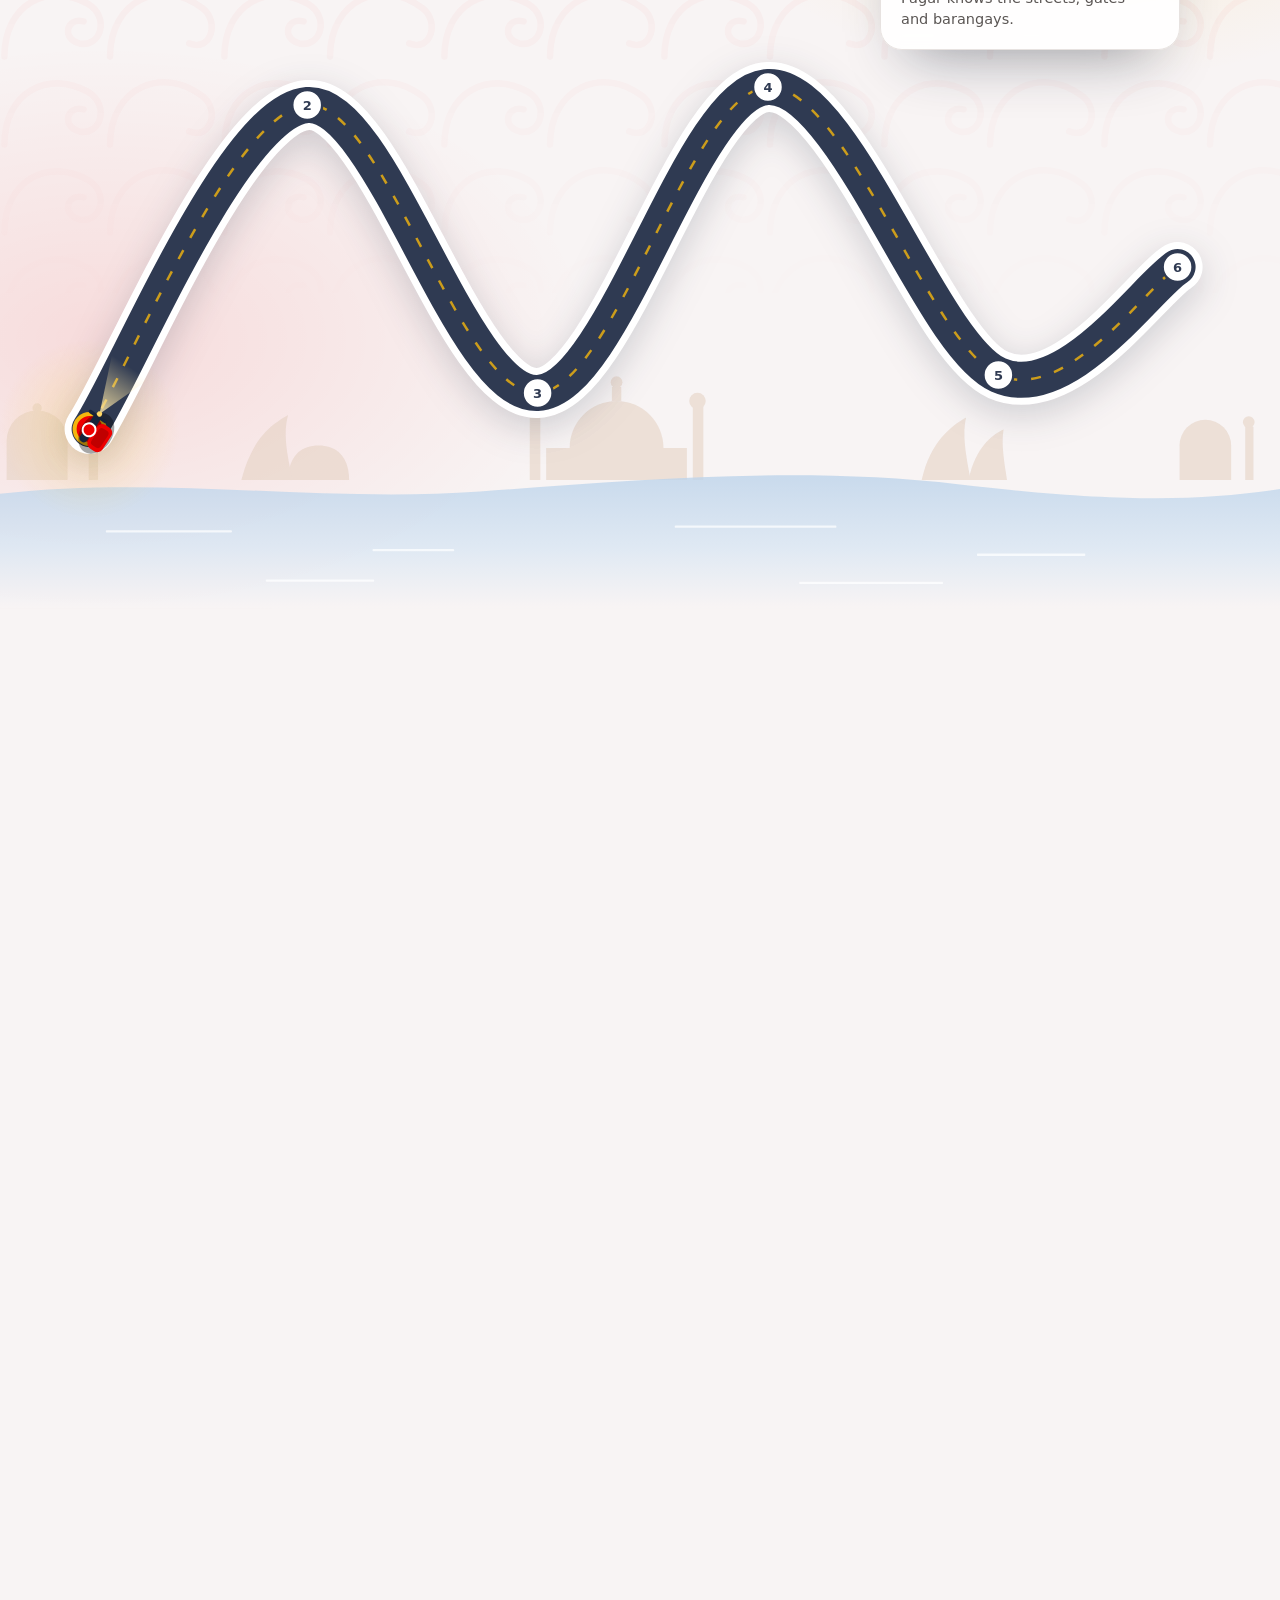
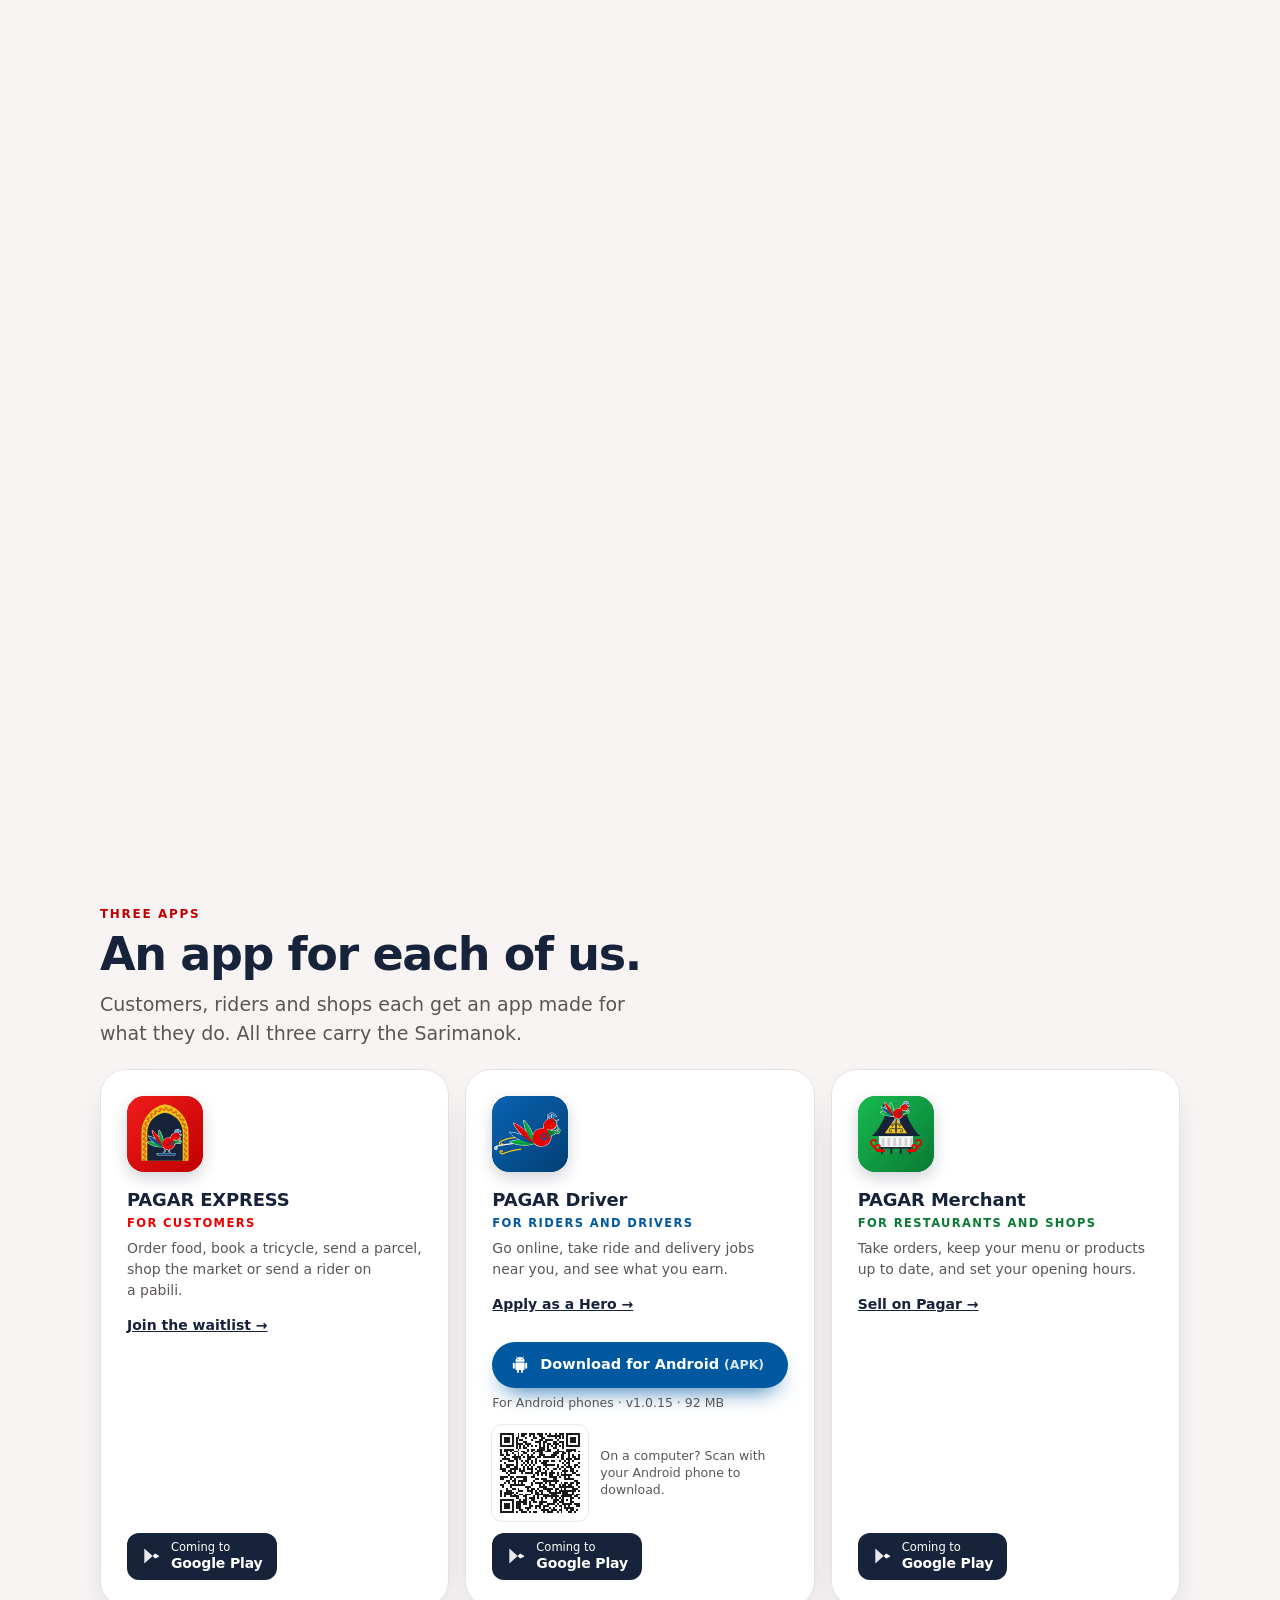
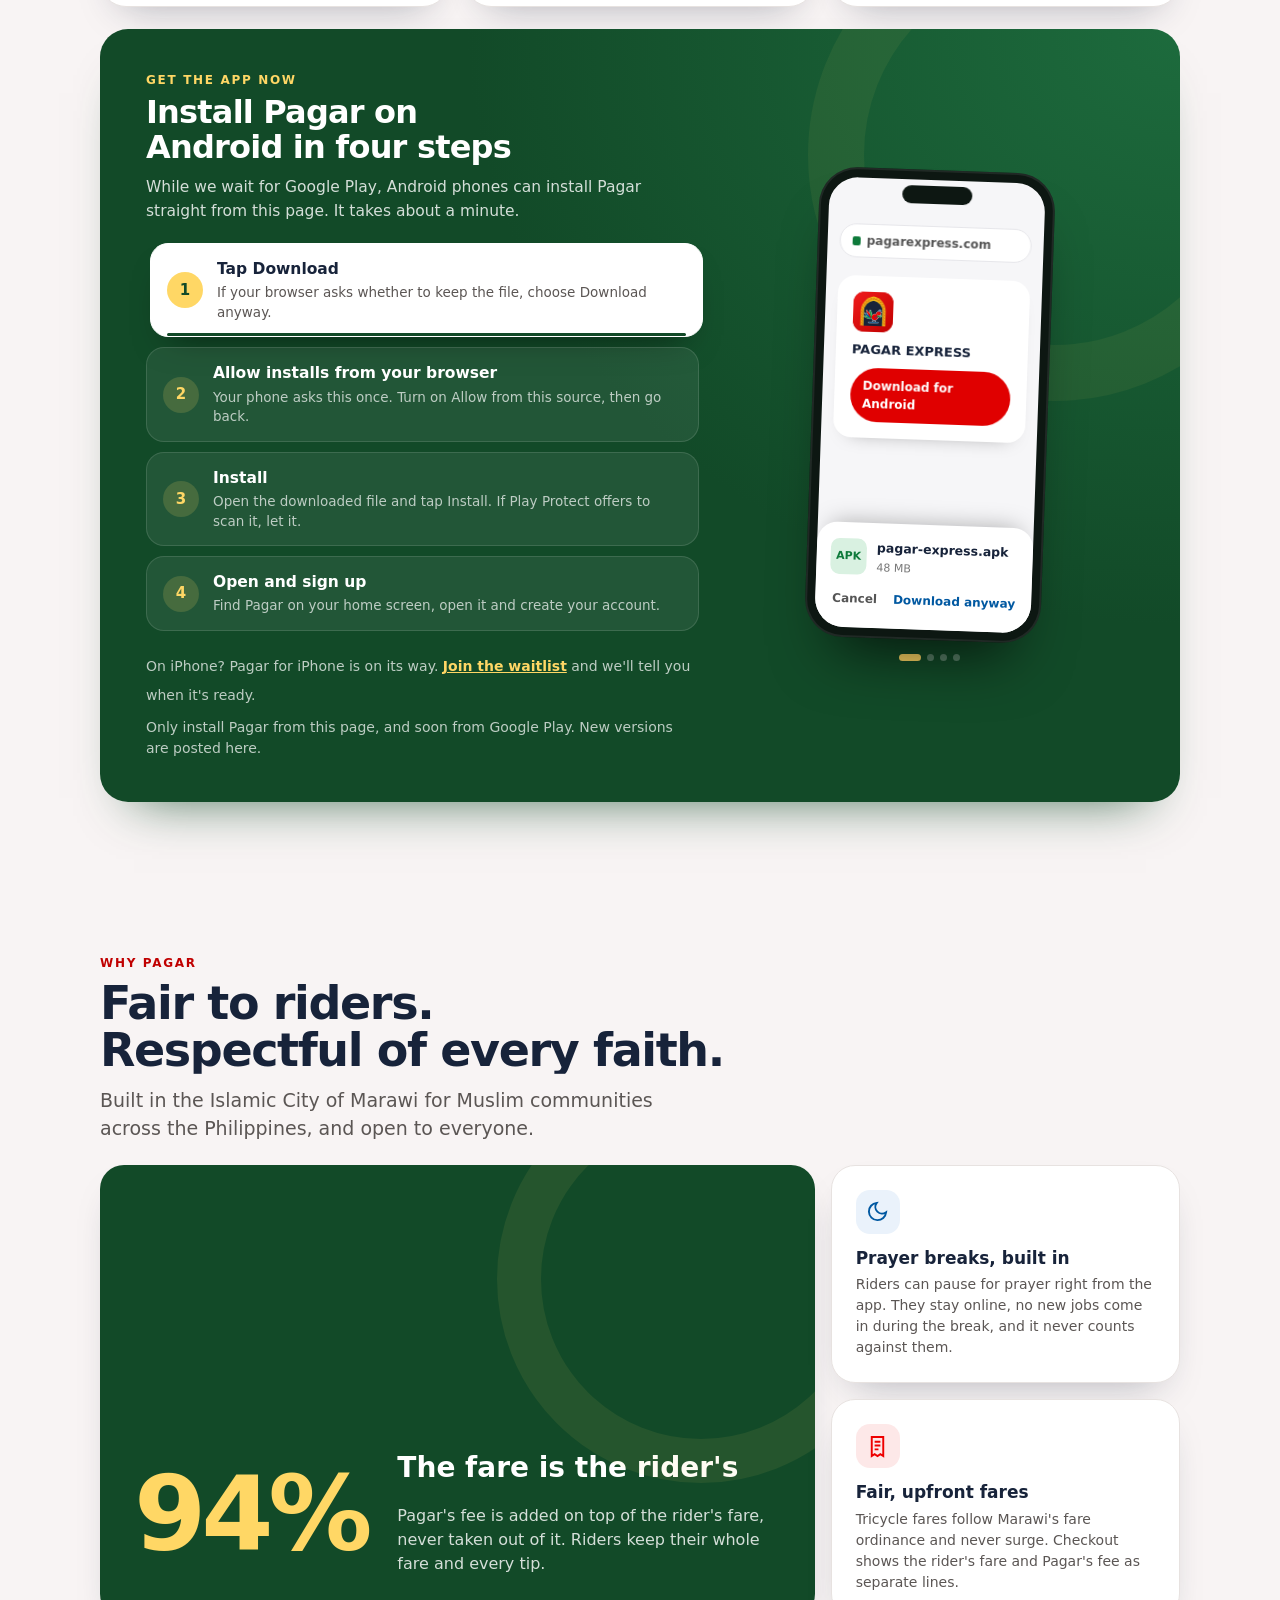
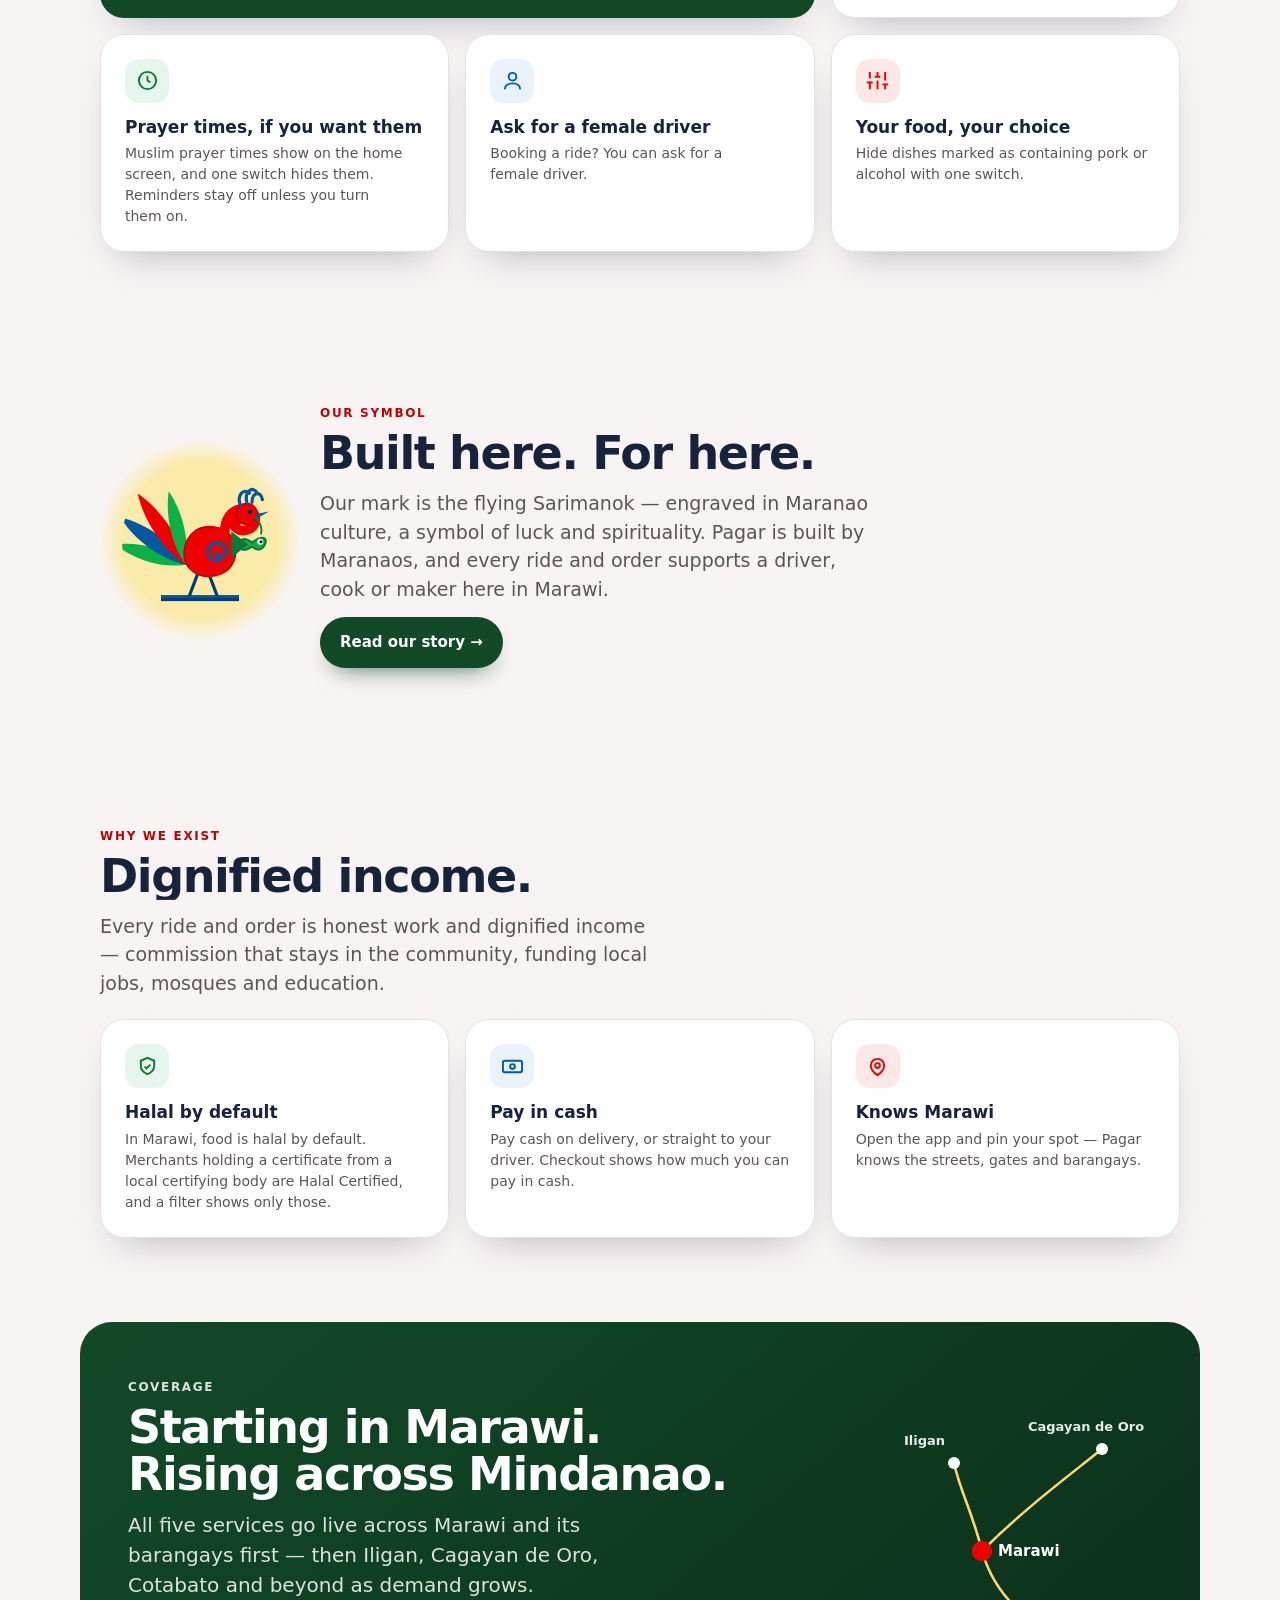
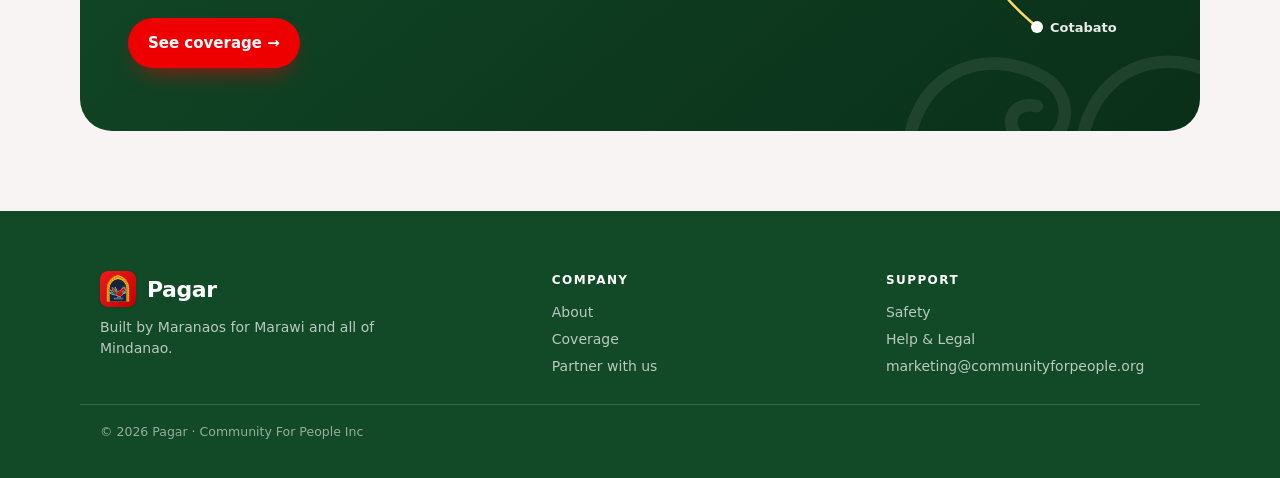
==== commit 1906dc07: "The driver app can be downloaded from the homepage While PAGAR Driver waits for Google Play, its car" ====
--- a/index.html
+++ b/index.html
@@ -395,6 +395,10 @@
   #apps .appcard .dl a.dlbtn small{font-weight:600;opacity:.85;font-size:12.5px}
   #apps .appcard[data-app="driver"]{--dl:#0058a1}#apps .appcard[data-app="merchant"]{--dl:#0e7a3a}
   #apps .appcard .dlmeta{font-size:12.5px;color:var(--ka-ink-soft)}
+  /* QR of the download link: only where a phone is not the device in hand (mouse + wide screen) */
+  #apps .appcard .dlqr{display:none;align-items:center;gap:12px;margin-top:6px;font-size:12.5px;line-height:1.35;color:var(--ka-ink-soft)}
+  #apps .appcard .dlqr img{width:96px;height:96px;flex:none;border-radius:10px;background:#fff;padding:4px;box-shadow:0 0 0 1px rgba(0,0,0,.08)}
+  @media (hover:hover) and (pointer:fine) and (min-width:900px){#apps .appcard .dlqr{display:flex}}
   .install{margin-top:22px;border-radius:28px;padding:28px 22px;background:radial-gradient(120% 140% at 100% 0%,#1d6b3d 0%,var(--ka-forest) 55%);color:#fff;display:grid;gap:26px;box-shadow:0 30px 50px -34px rgba(18,74,40,.8);position:relative;overflow:hidden}
   .install::before{content:"";position:absolute;right:-120px;top:-120px;width:380px;height:380px;border-radius:50%;border:56px solid rgba(255,215,101,.06);pointer-events:none}
   .install[hidden]{display:none}
--- a/assets/styles.css
+++ b/assets/styles.css
@@ -179,7 +179,7 @@
 .hero .lead{font-size:clamp(16px,1.7vw,20px)}
 @media(max-width:640px){.hero.ink:not(.block) .inner{padding-top:52px;padding-bottom:60px}}
 .hero .stats{gap:10px;display:grid;grid-template-columns:repeat(3,minmax(0,1fr));max-width:520px}
-@media(max-width:520px){.hero .stats .stat,.hero .stats .stat:last-child{padding:10px 10px;min-width:0}.hero .stats .n{font-size:22px}.hero .stats .l{letter-spacing:.04em;font-size:11px;overflow-wrap:anywhere}}
+@media(max-width:520px){.hero .stats .stat,.hero .stats .stat:last-child{padding:10px 8px;min-width:0}.hero .stats .n{font-size:22px}.hero .stats .l{letter-spacing:.02em;font-size:11px;overflow-wrap:normal;hyphens:none}}
 .hero .stats .stat,.hero .stats .stat:last-child{border:1px solid rgba(255,255,255,.22);background:rgba(255,255,255,.1);border-radius:16px;padding:12px 18px;margin:0;-webkit-backdrop-filter:blur(6px);backdrop-filter:blur(6px)}
 
 /* closing call-to-action bands (red) become a rounded card */
--- a/assets/motion.css
+++ b/assets/motion.css
@@ -101,3 +101,11 @@
 /* even lines: card headings balance, paragraphs avoid a lone last word (17 Nov 2026) */
 h1,h2.sec,main h3,.tooltitle{text-wrap:balance}
 main p,main li{text-wrap:pretty}
+/* hero stat boxes on phones: room for "BARANGAYS" on one line (the 18px padding in styles.css comes after its phone rule) */
+@media(max-width:520px){.hero .stats .stat,.hero .stats .stat:last-child{padding:10px 8px}}
+/* homepage hero pill on narrow phones: two tidy lines (dot, then the place, then the date under it)
+   instead of two side-by-side halves that each wrap ("COMING SOON TO · NOVEMBER / MARAWI 2026") */
+@media(max-width:440px){.homehero .pill{display:inline-grid;grid-template-columns:auto auto;column-gap:8px;row-gap:3px;align-items:center;border-radius:18px;padding:9px 16px}.homehero .pill .dot{grid-row:span 2}.homehero .pill>span:not(.dot){white-space:nowrap}}
+/* homepage hero on tablets: the phone, bird and tiles are placed from the right edge of their box; at
+   600-899px that box was the full width, so the whole picture hugged the right. Centre a box its own size. */
+@media(min-width:521px) and (max-width:899px){.homehero .herostage{width:100%;max-width:460px;margin-left:auto;margin-right:auto}}
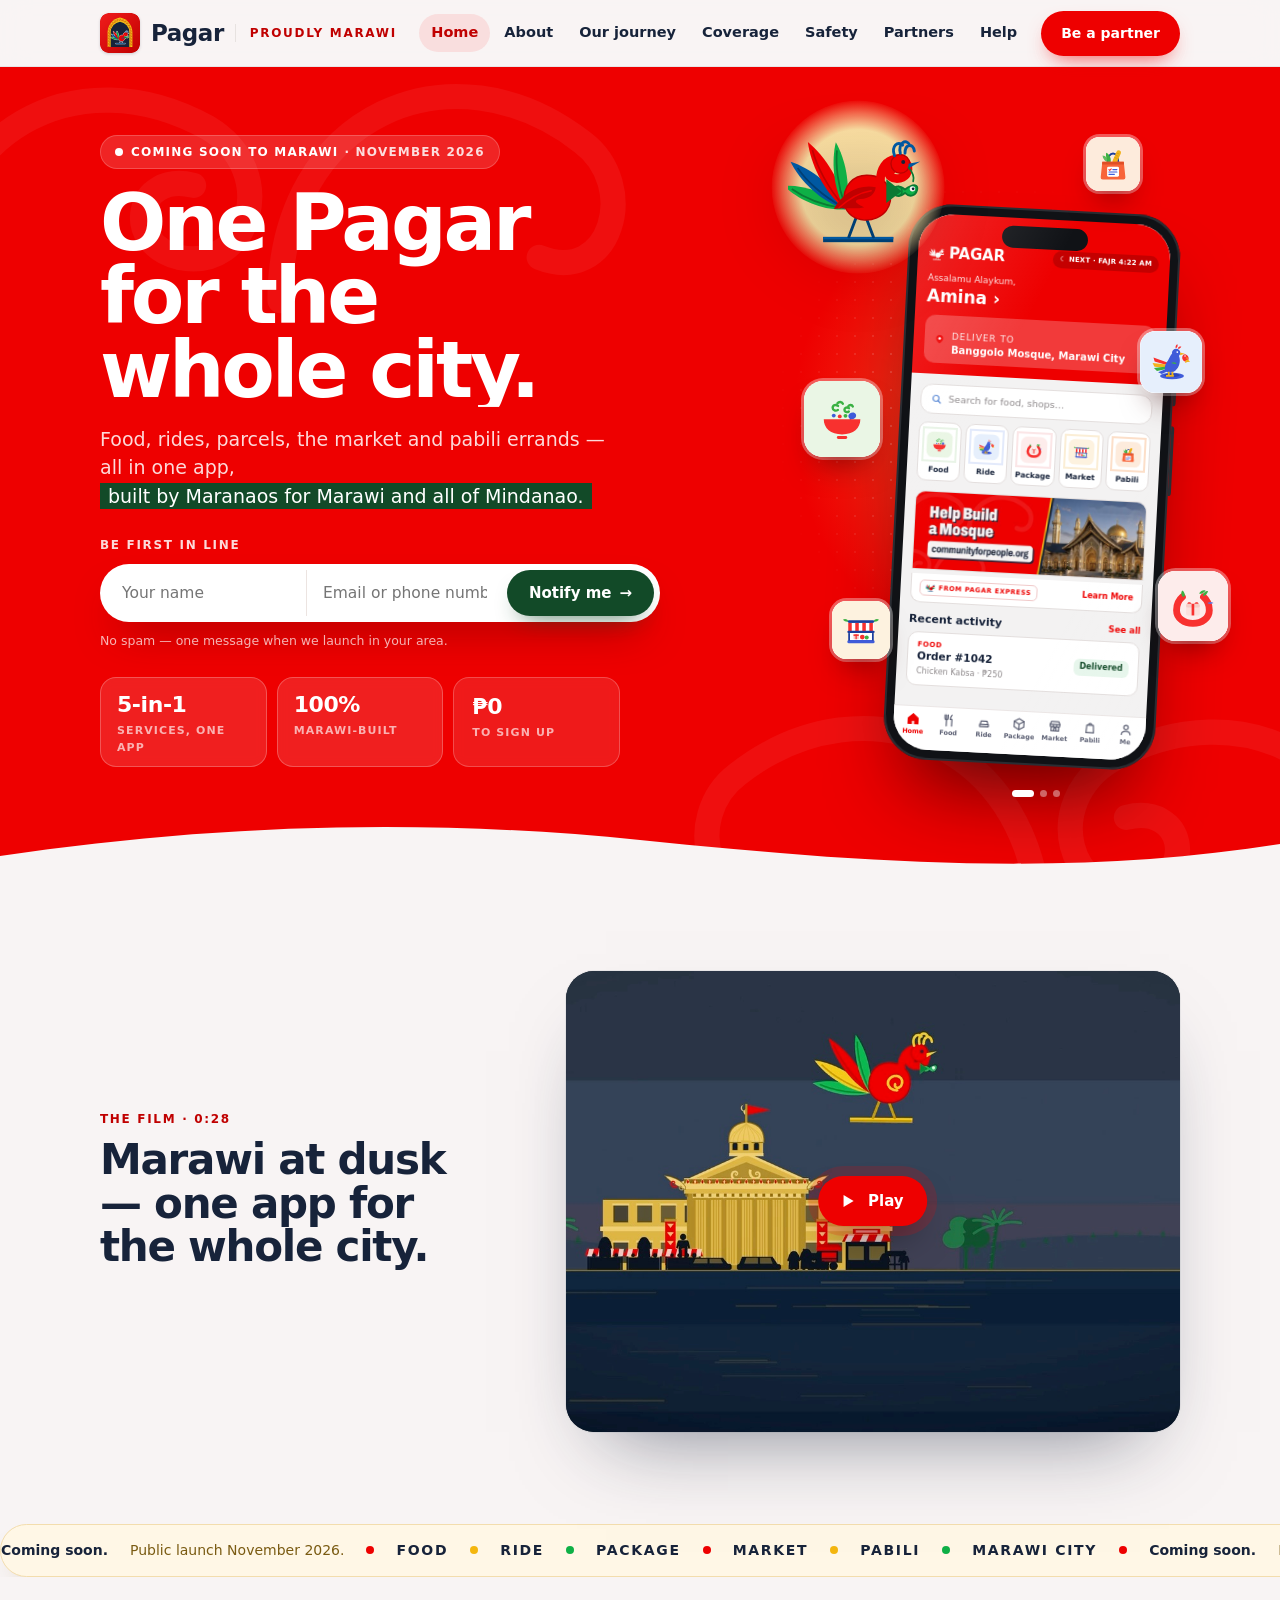
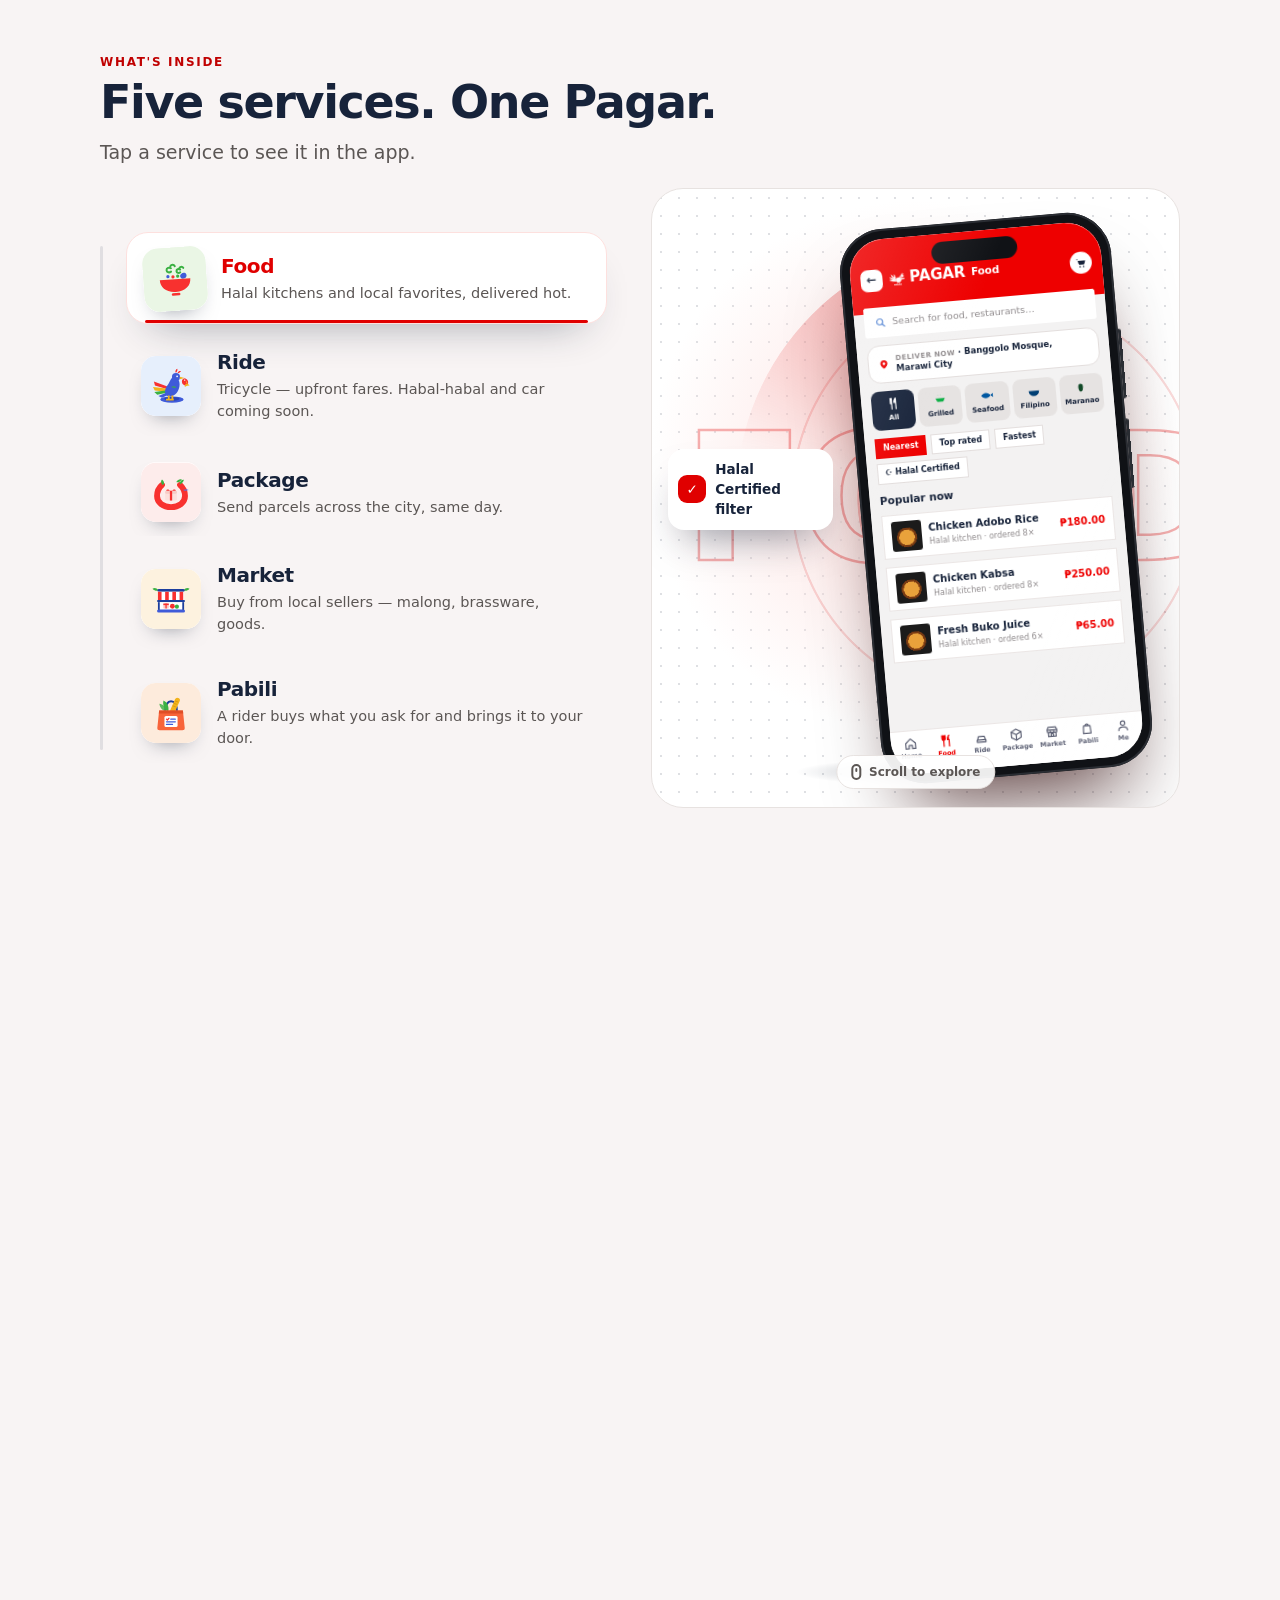
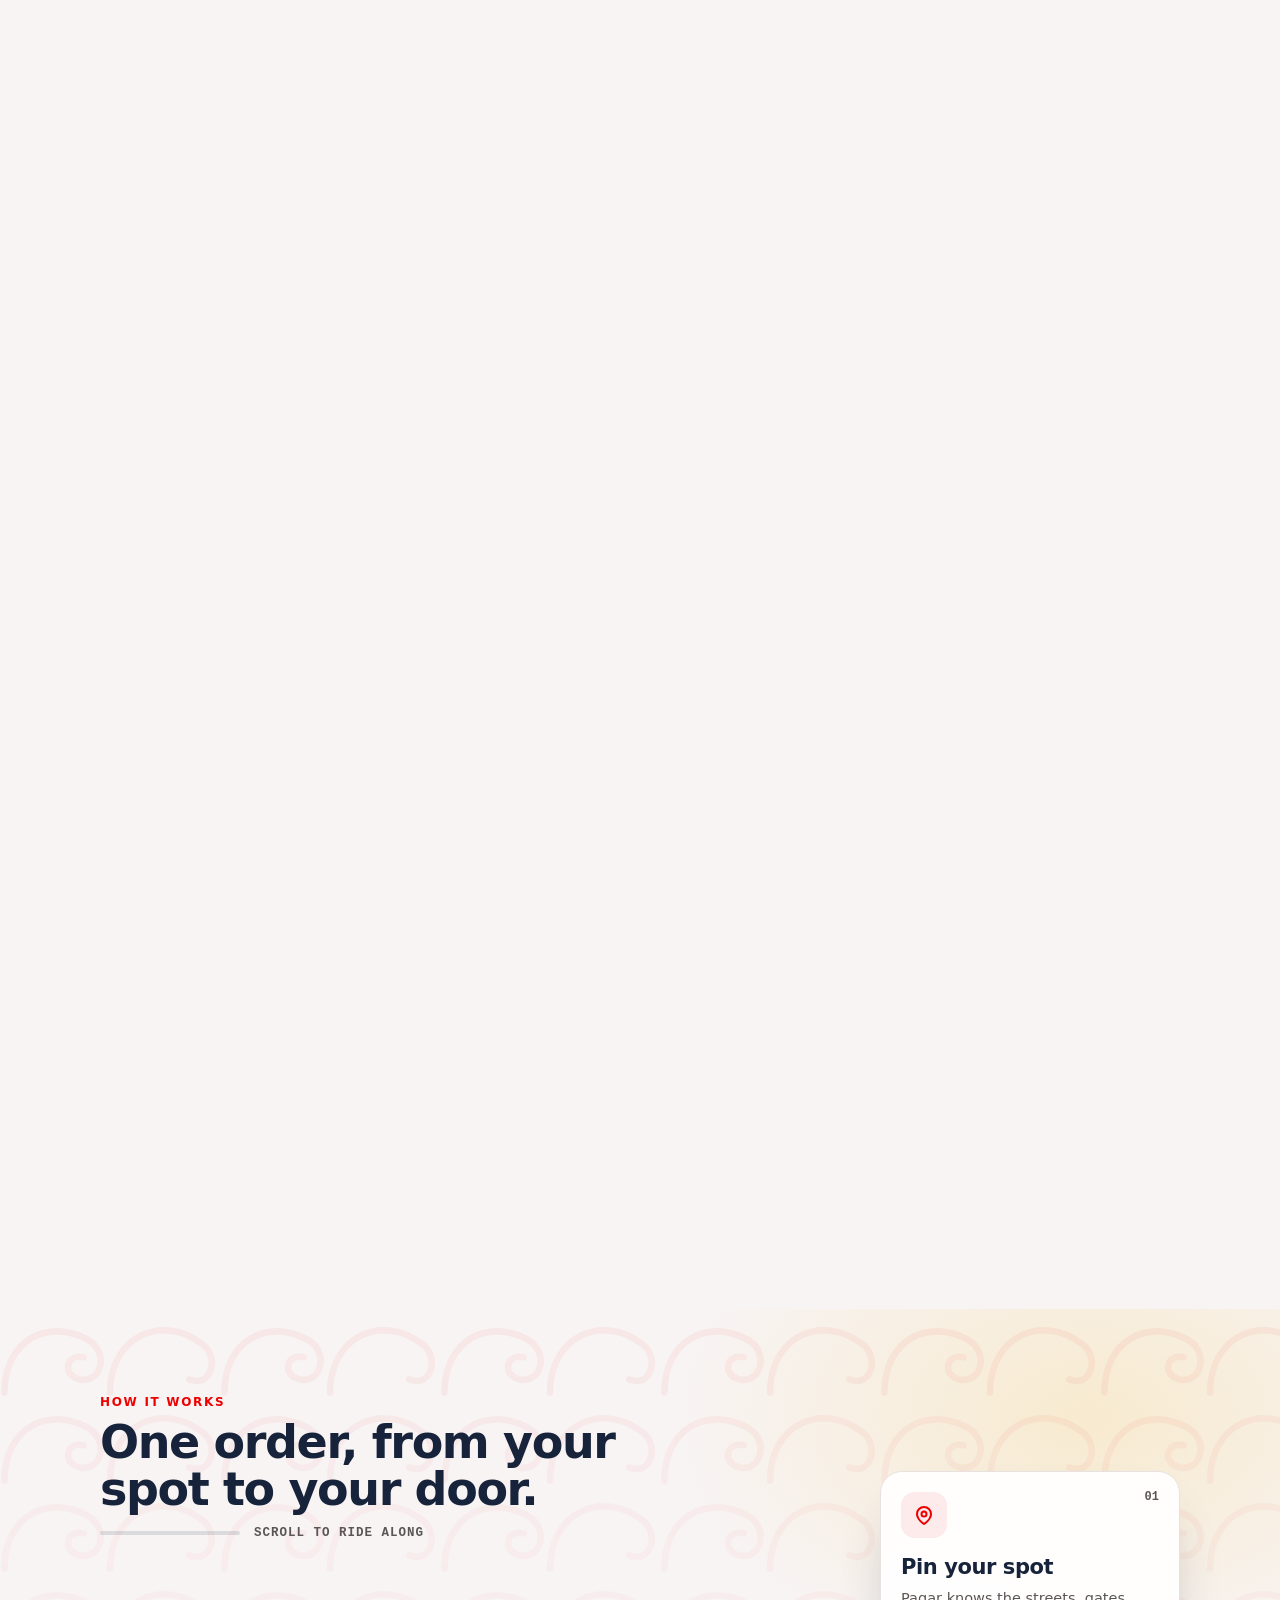
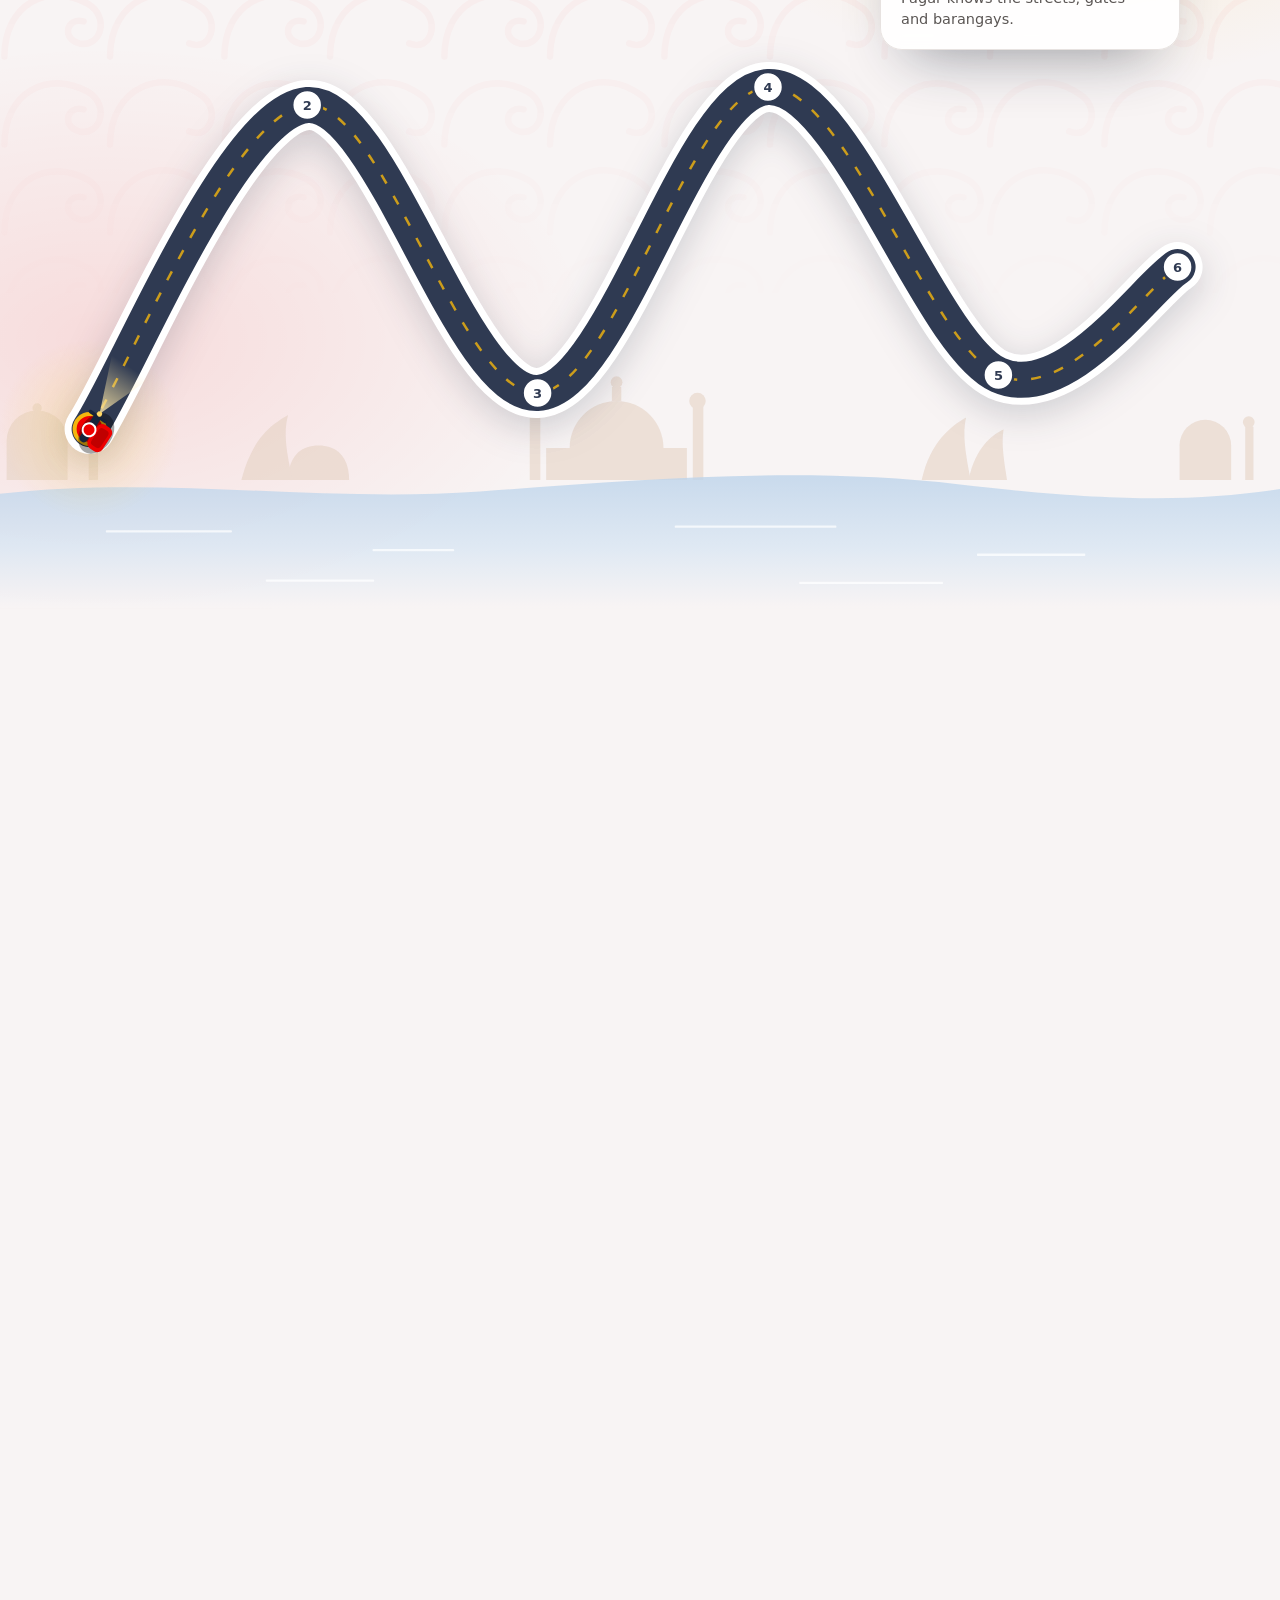
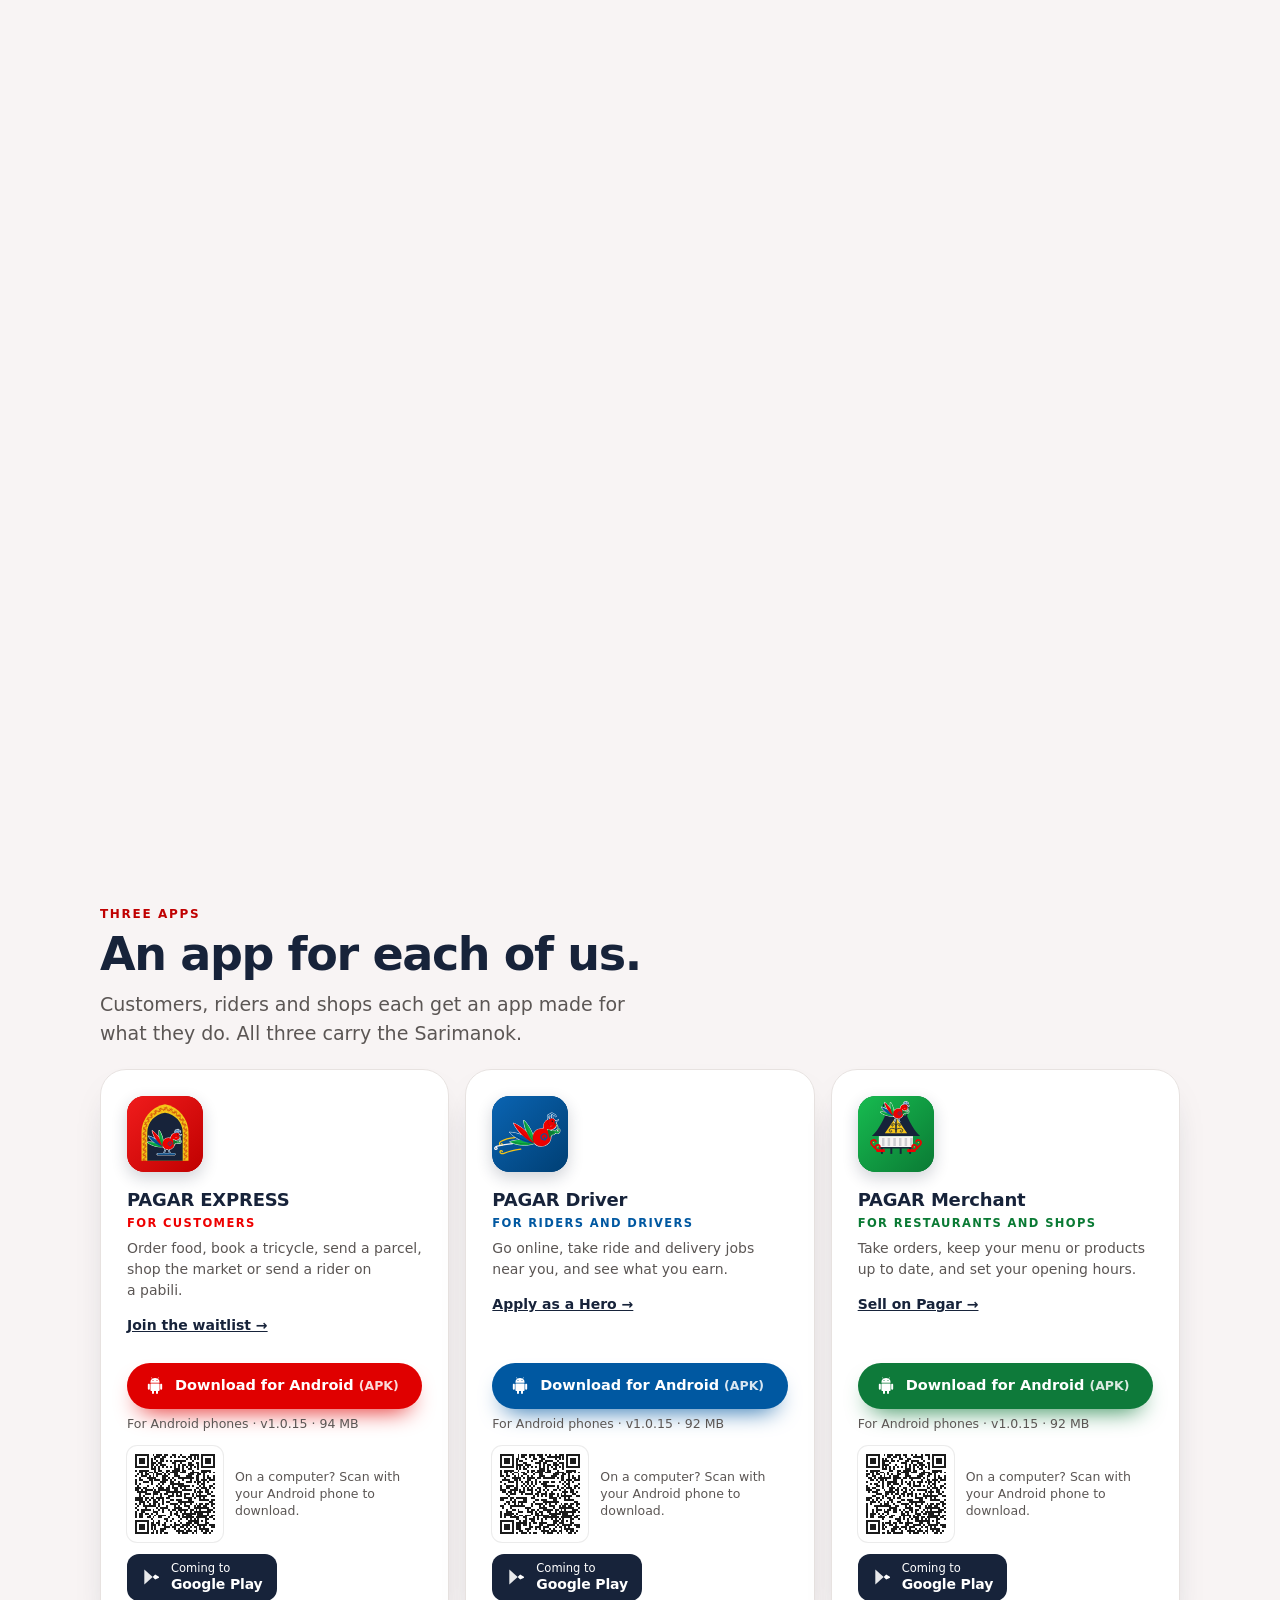
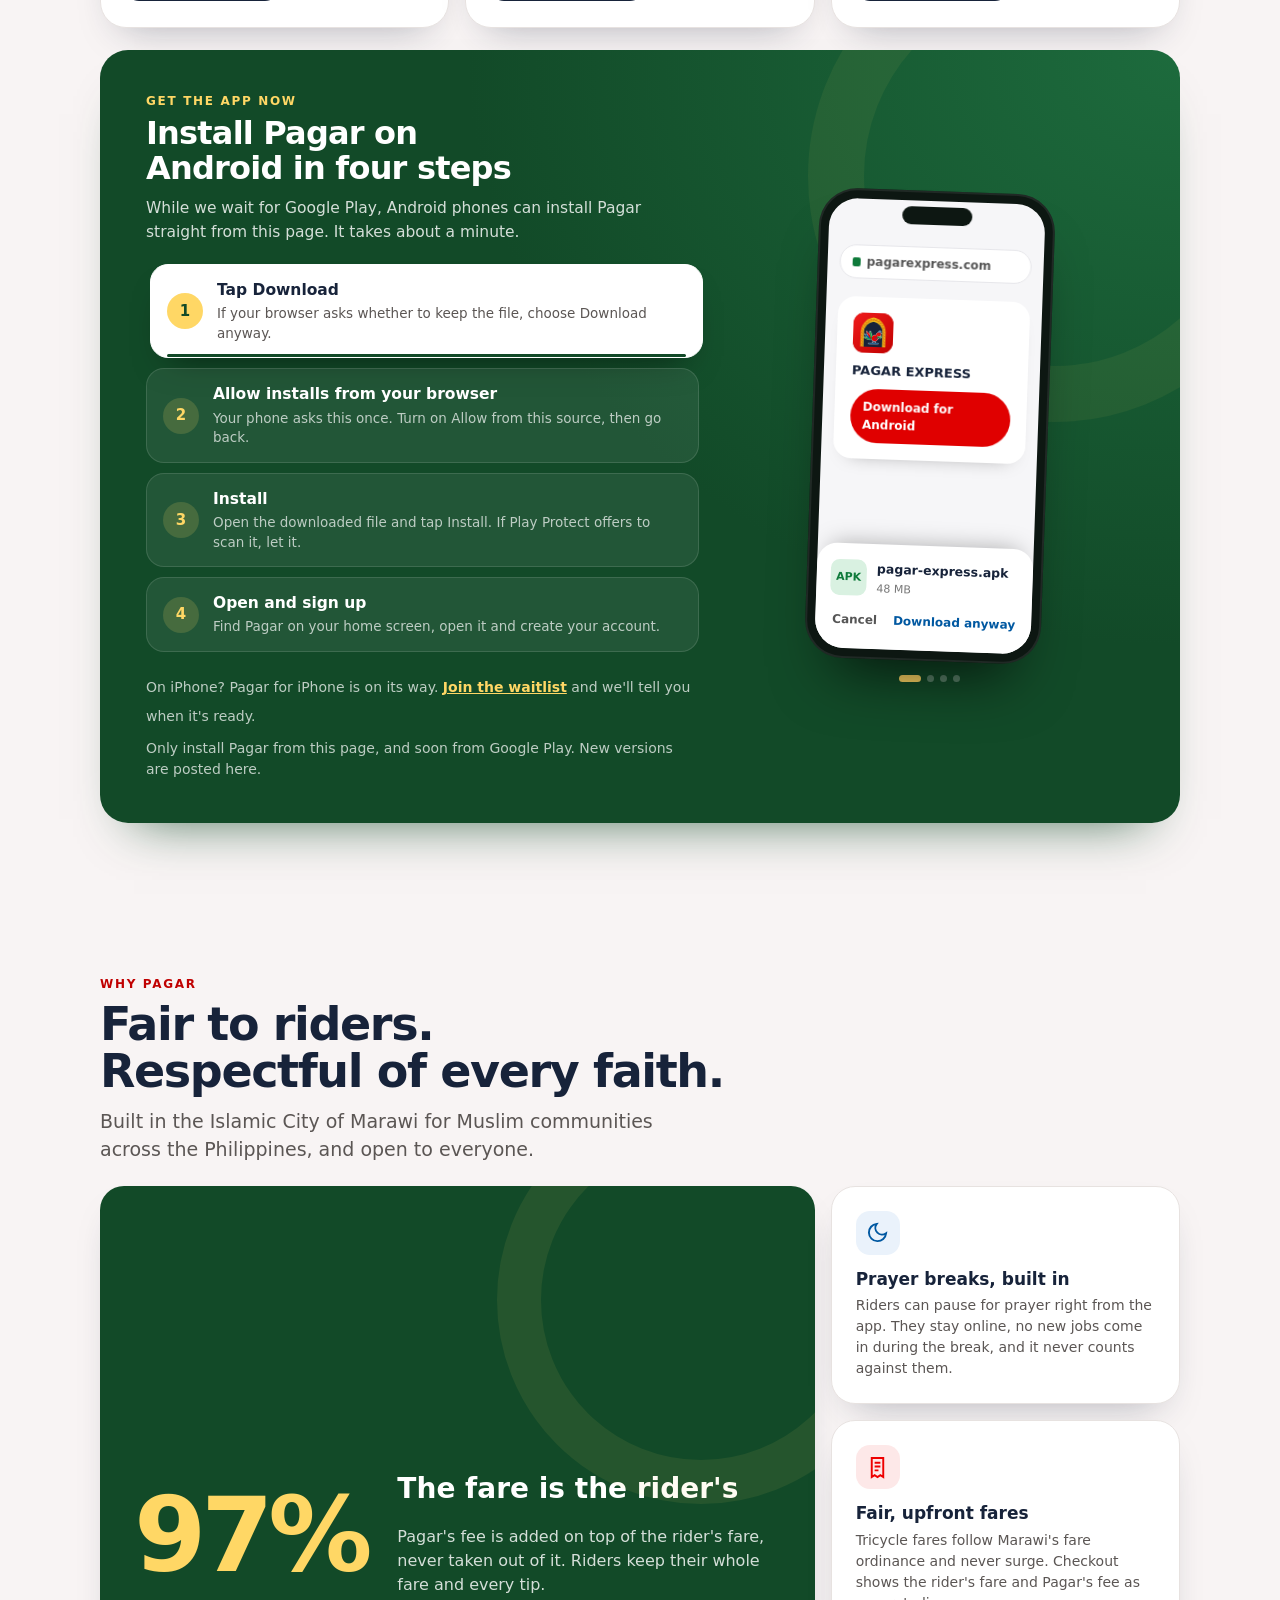
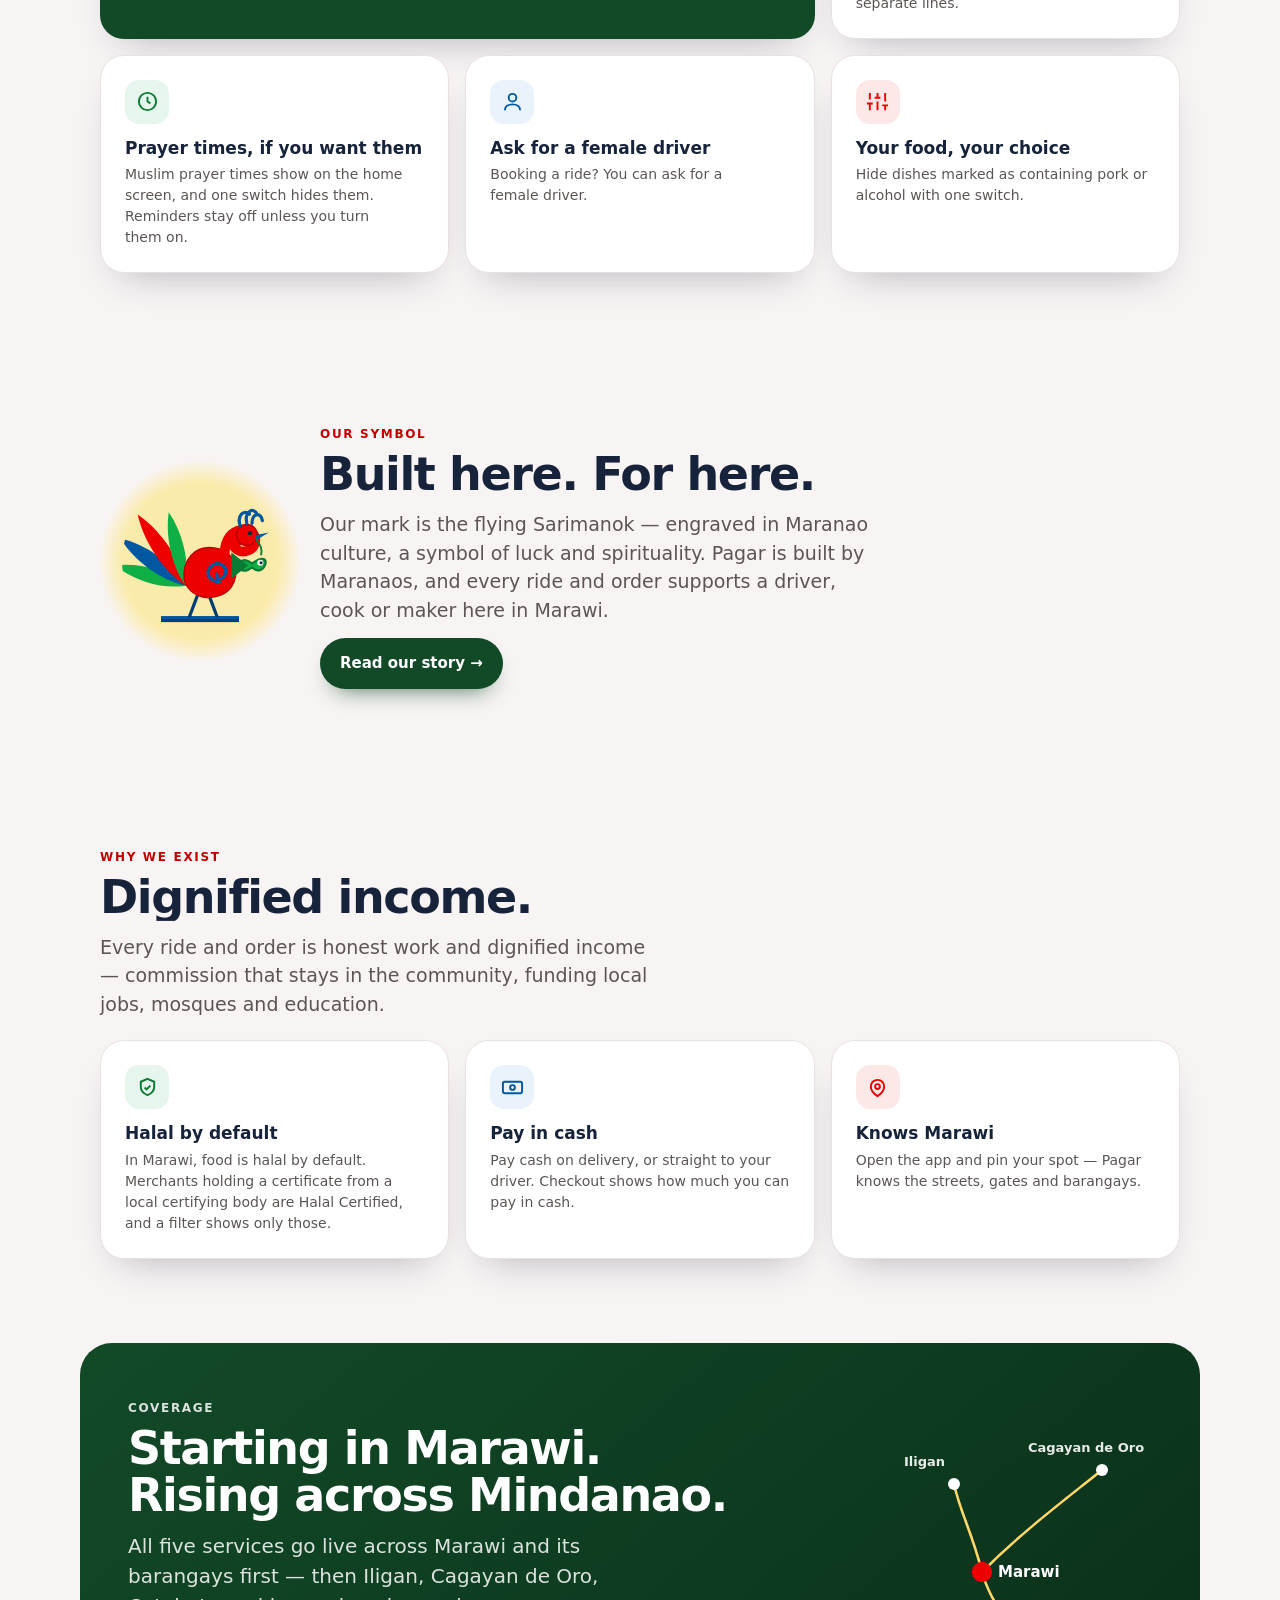
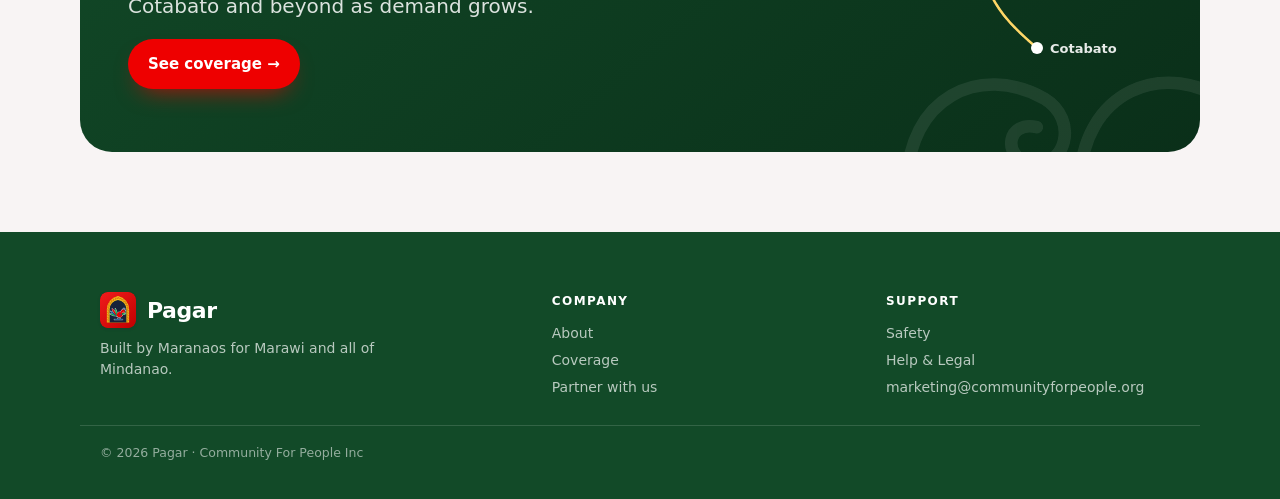
==== commit 63dd3956: "Sign-up forms send the code of the link a visitor came by The kick-off on 27 Nov cannot tell which f" ====
--- a/index.html
+++ b/index.html
@@ -1142,6 +1142,7 @@
 </footer>
 
 <script src="assets/pagar.js"></script>
+<script src="assets/link-code.js"></script>
 <script src="assets/hash-target.js"></script>
 <script src="assets/nav.js"></script>
 <script src="assets/journey.js"></script>
@@ -1402,7 +1403,7 @@
              :"We have opened your email app with your details filled in — send it and you are on the list."));
     }
     if(!WAITLIST_ENDPOINT){ handoff(); return; }
-    fetch(WAITLIST_ENDPOINT,{method:"POST",headers:{"Content-Type":"application/json"},body:JSON.stringify({kind:"waitlist",name:name,contact:contact})})
+    fetch(WAITLIST_ENDPOINT,{method:"POST",headers:{"Content-Type":"application/json"},body:JSON.stringify({kind:"waitlist",name:name,contact:contact,channel:(window.pagarLinkCode&&window.pagarLinkCode())||undefined})})
         .then(function(r){
           if(r.ok){ ack(); return; }
           if(r.status===400) return r.json().then(function(j){ document.getElementById('wFine').textContent=(j&&j.error)||"Please check your details."; });
